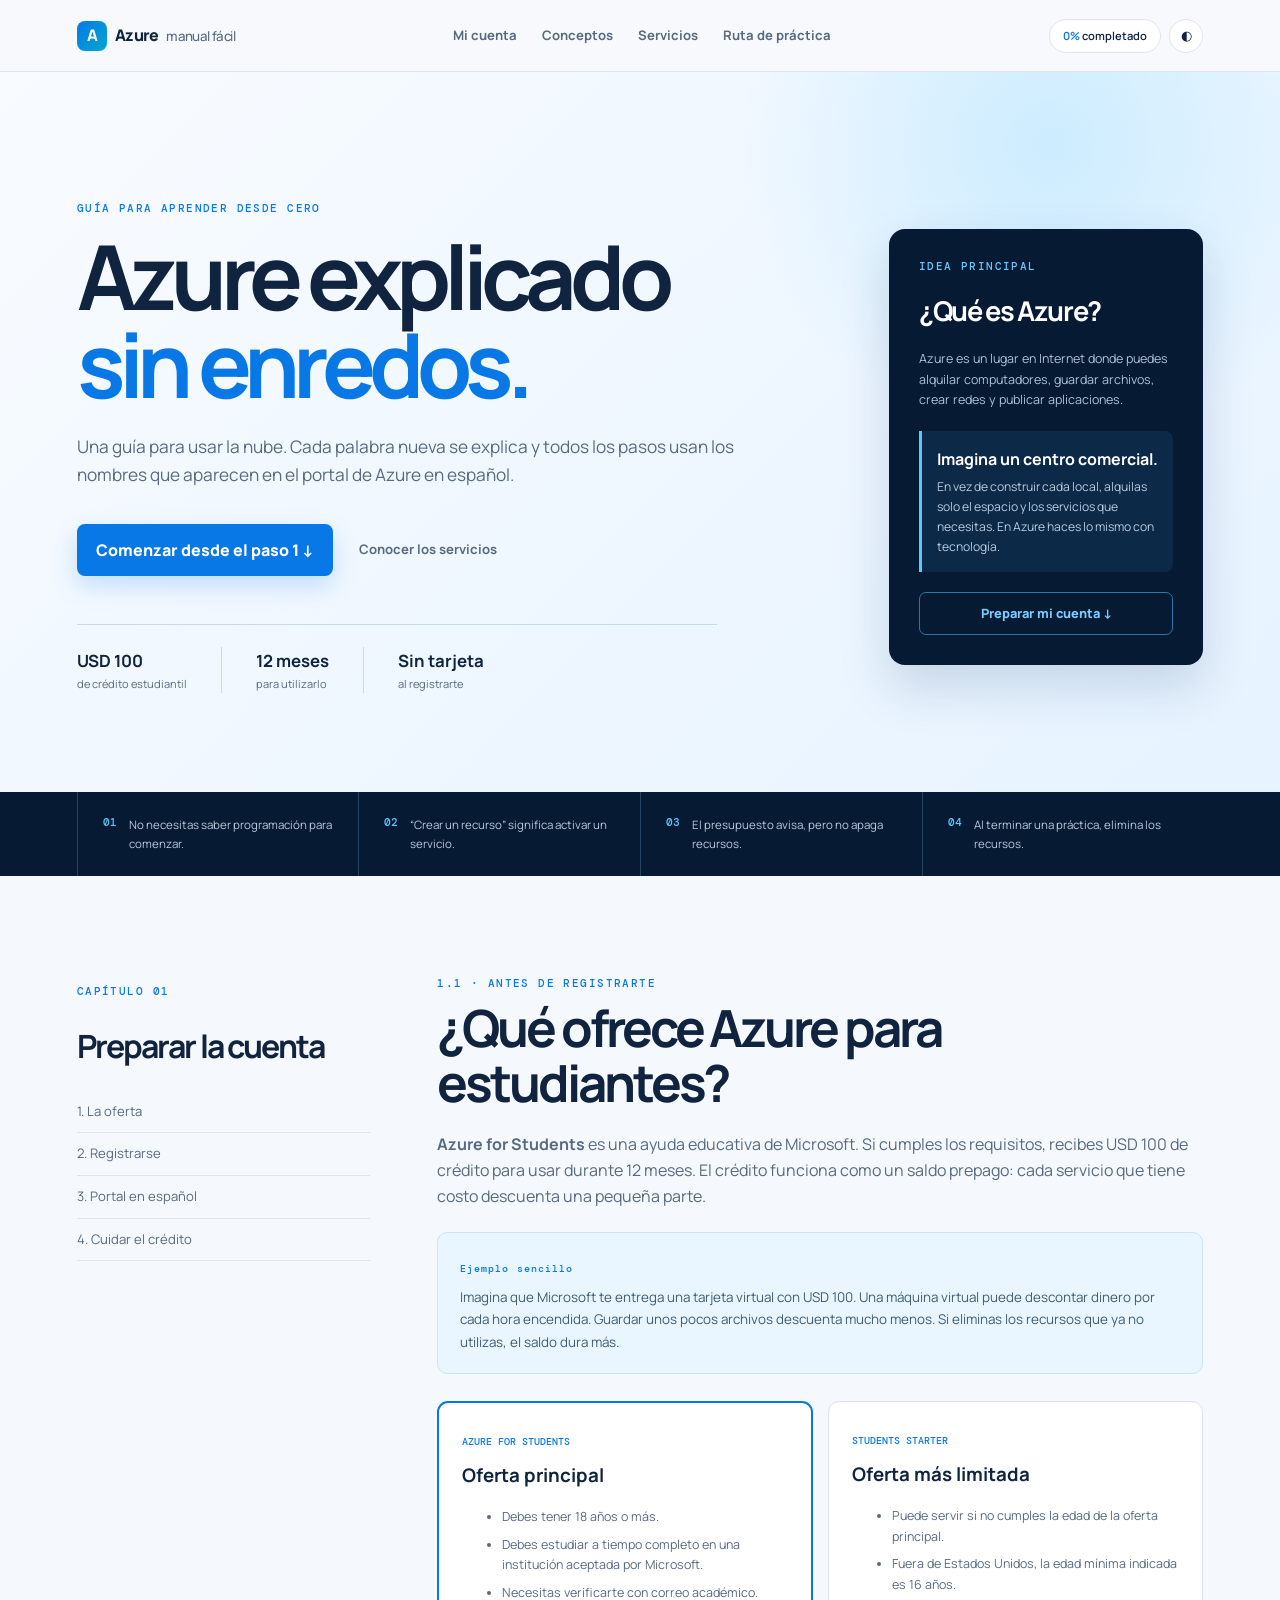
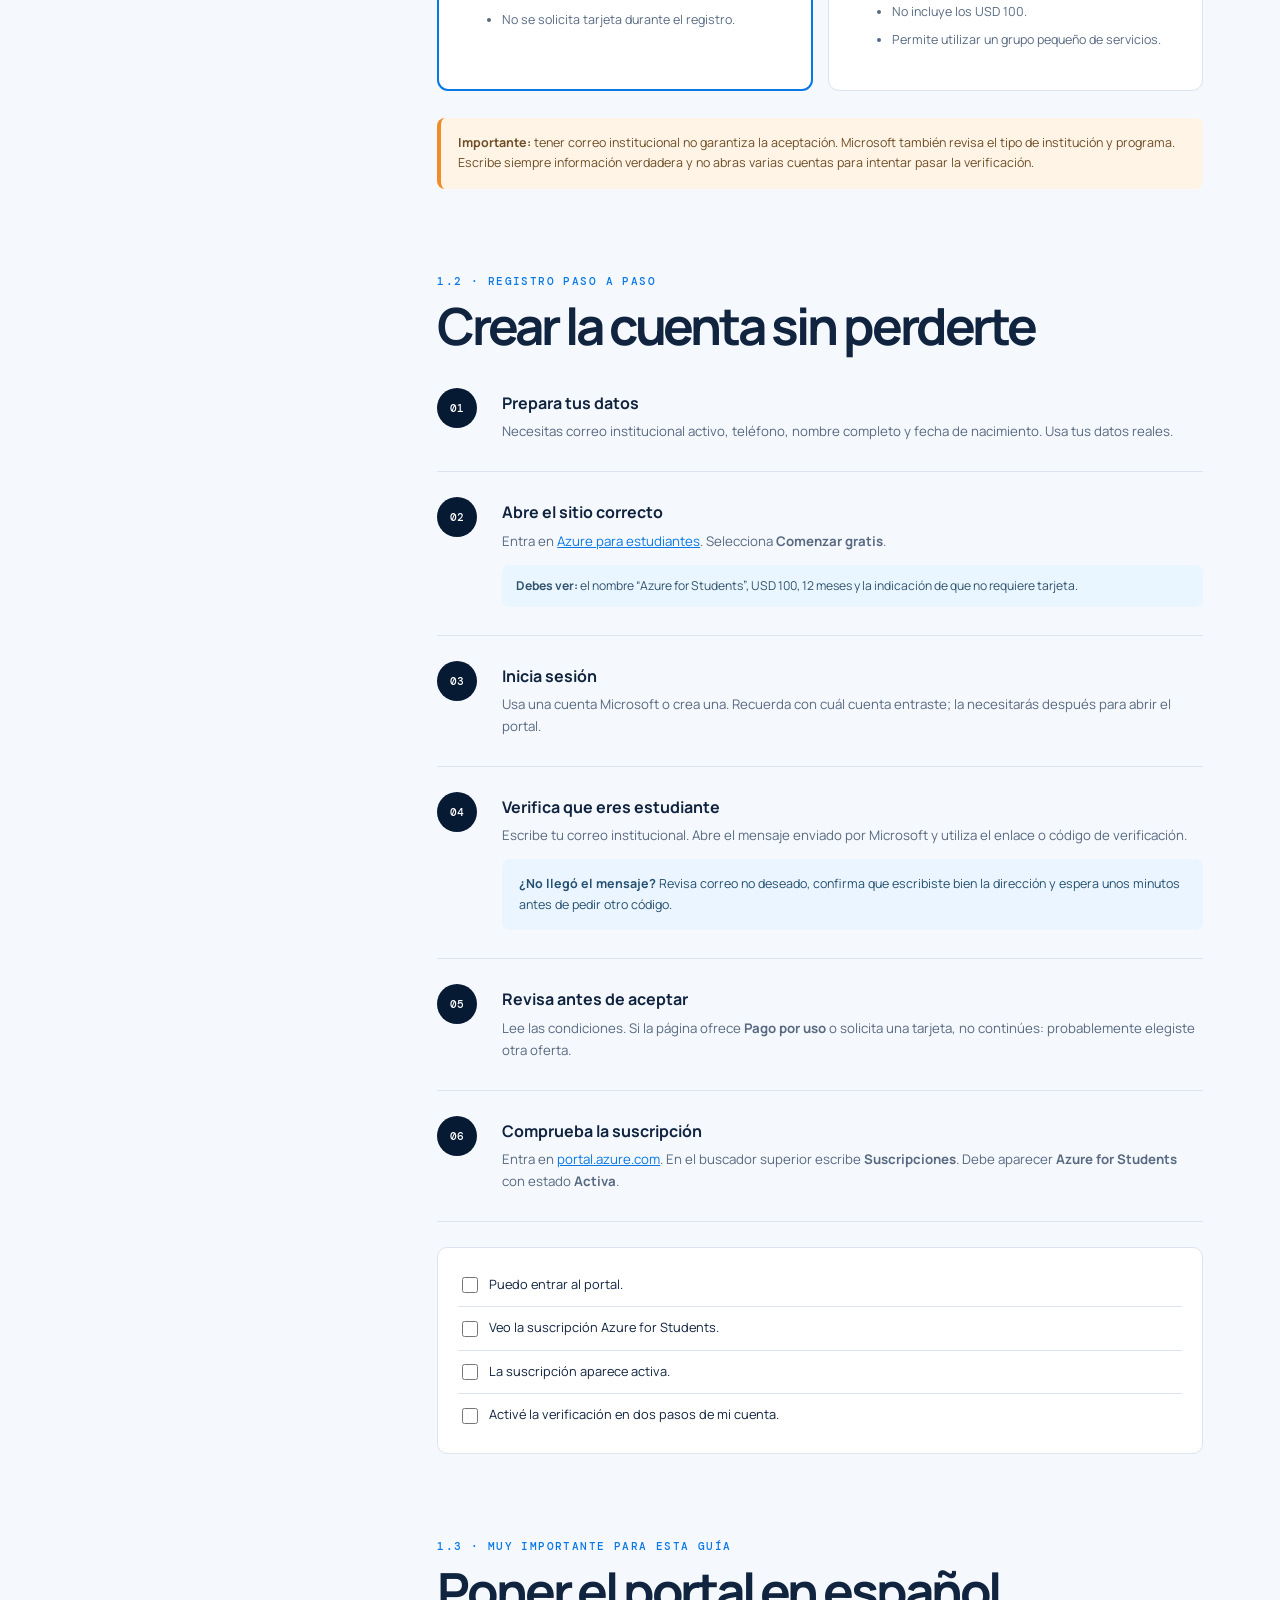
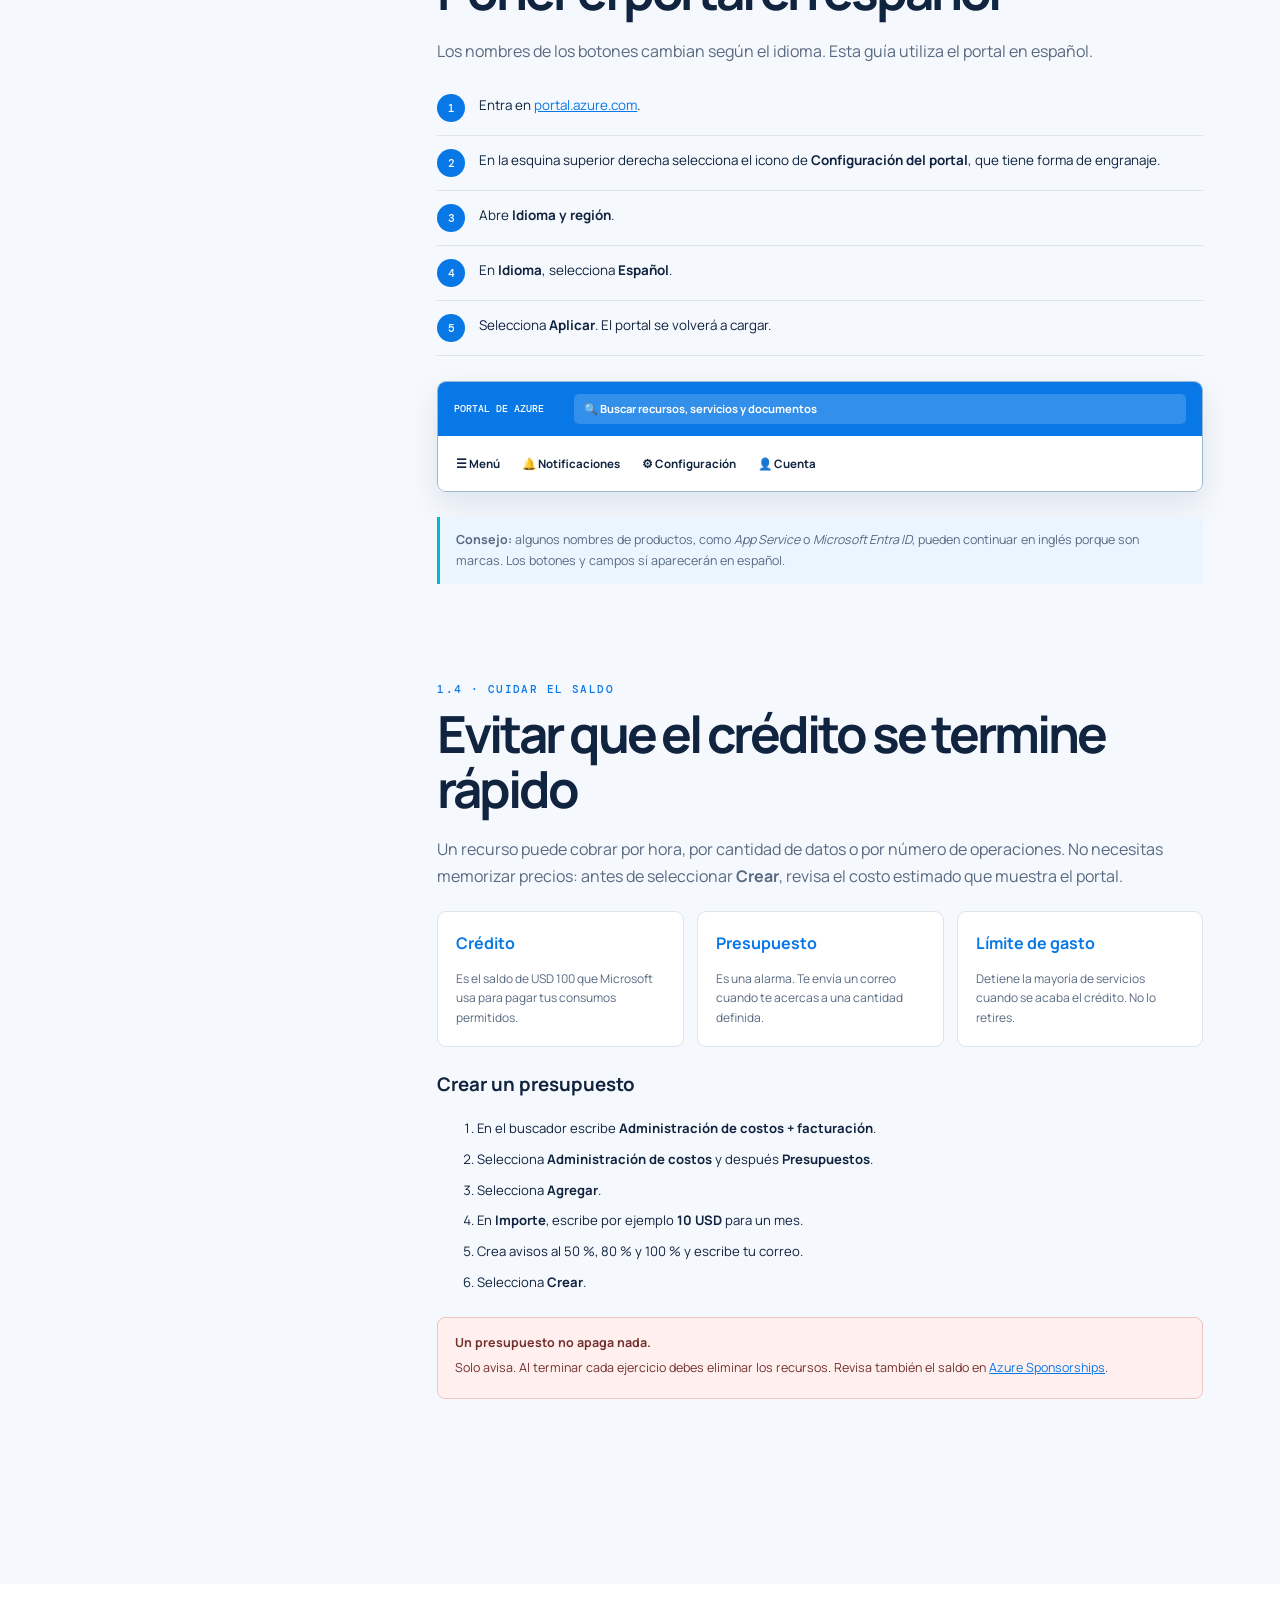
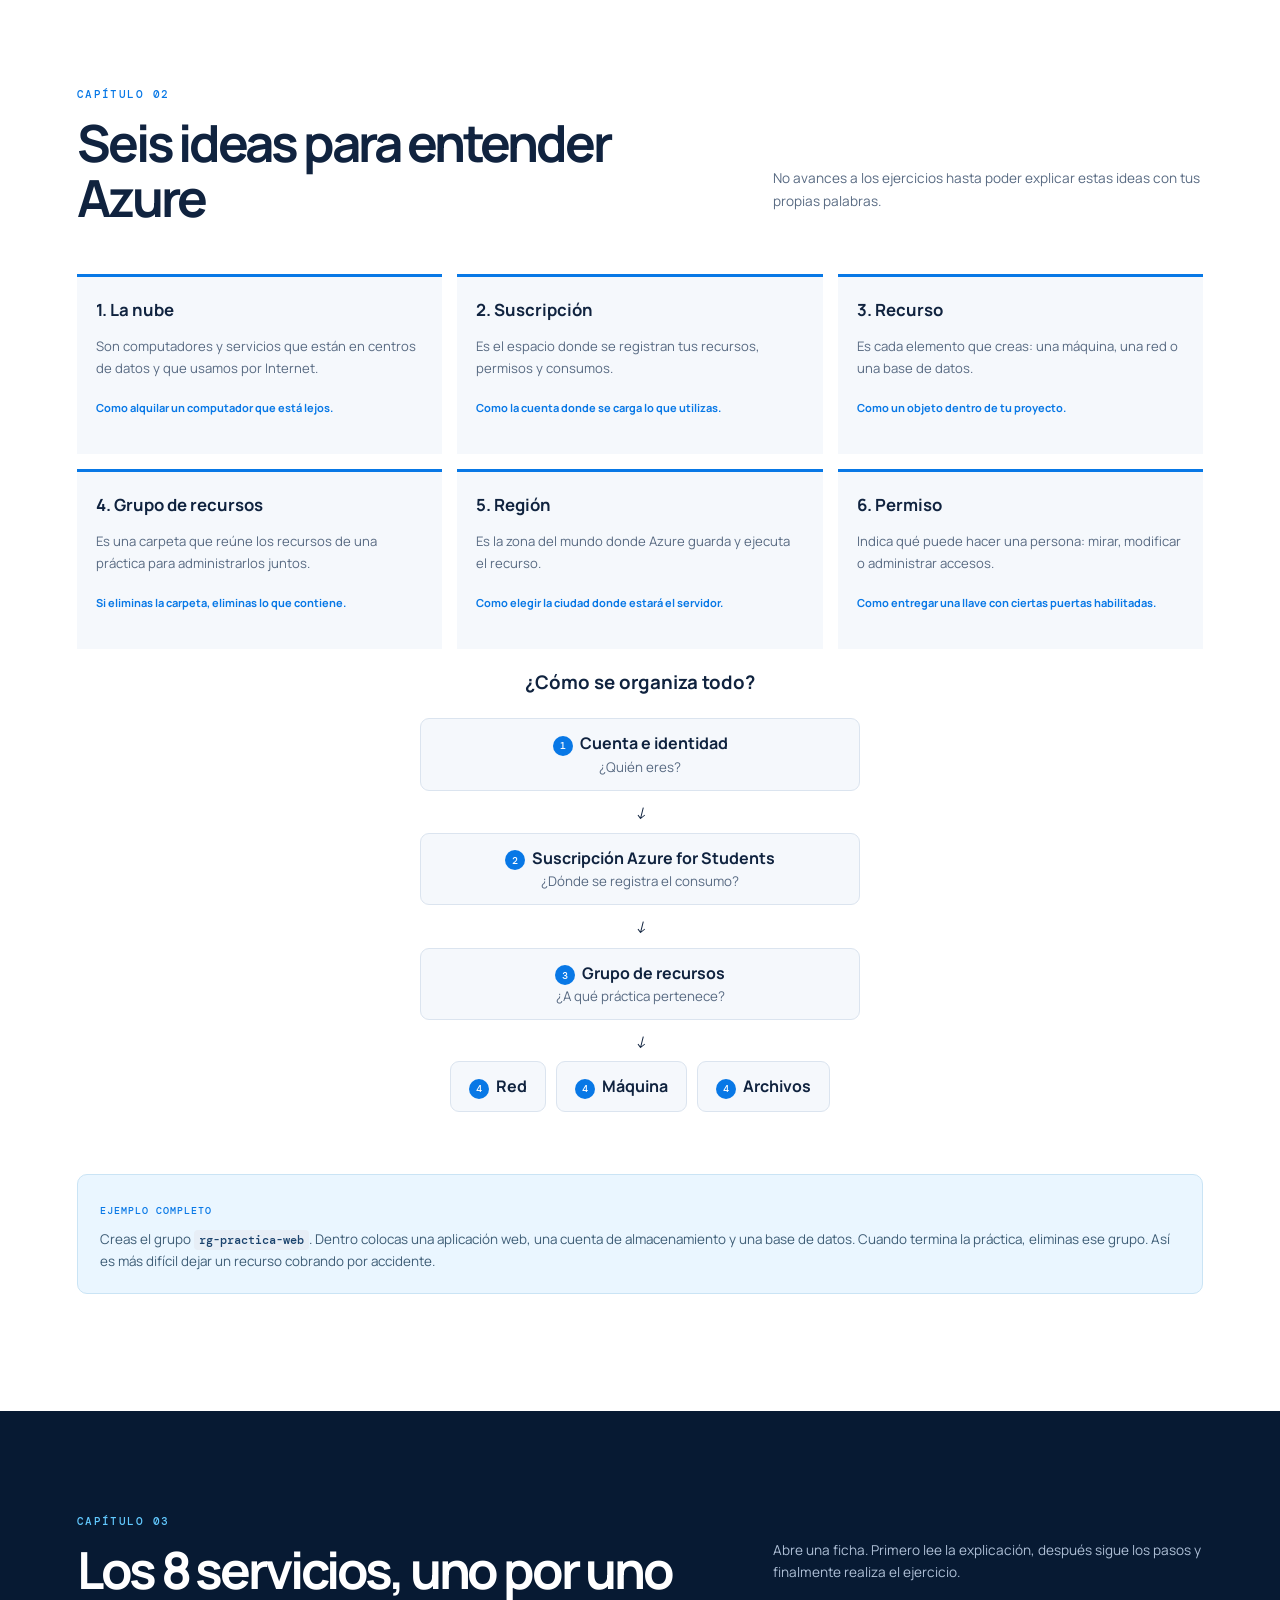
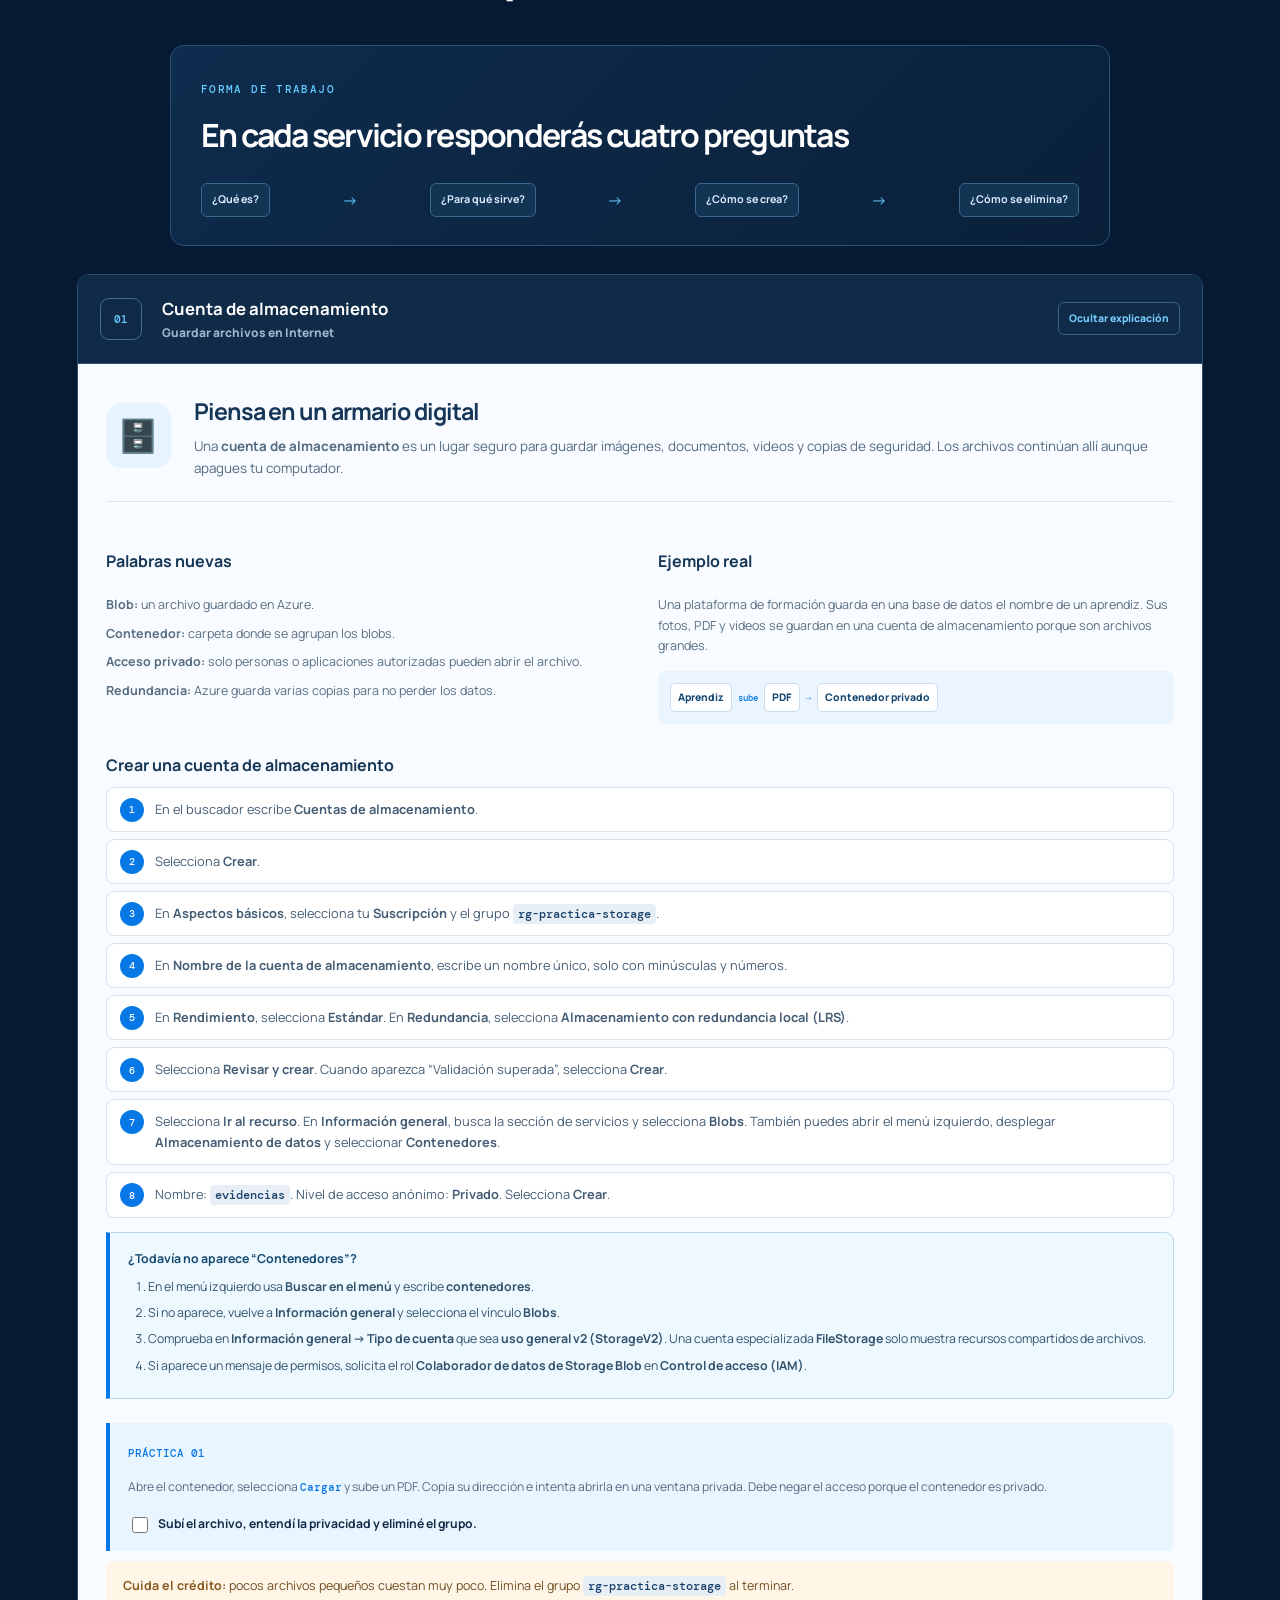
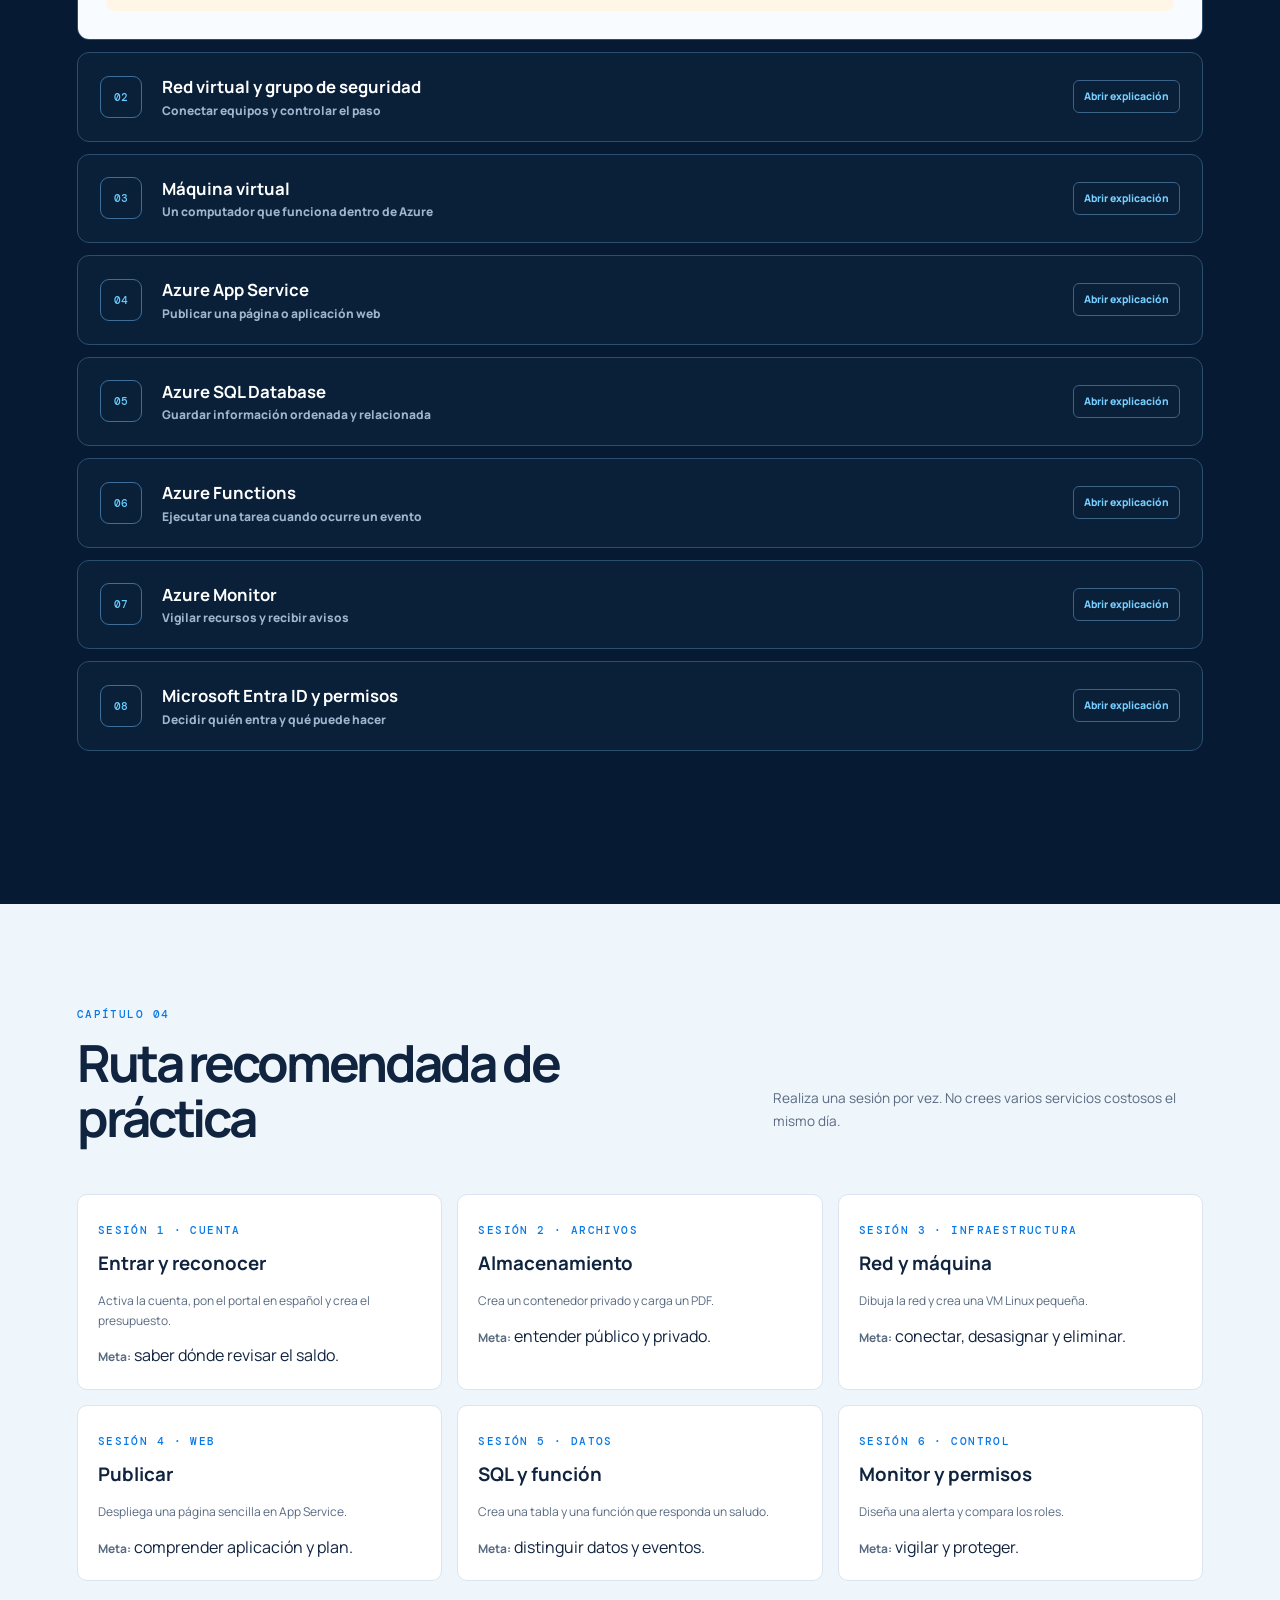
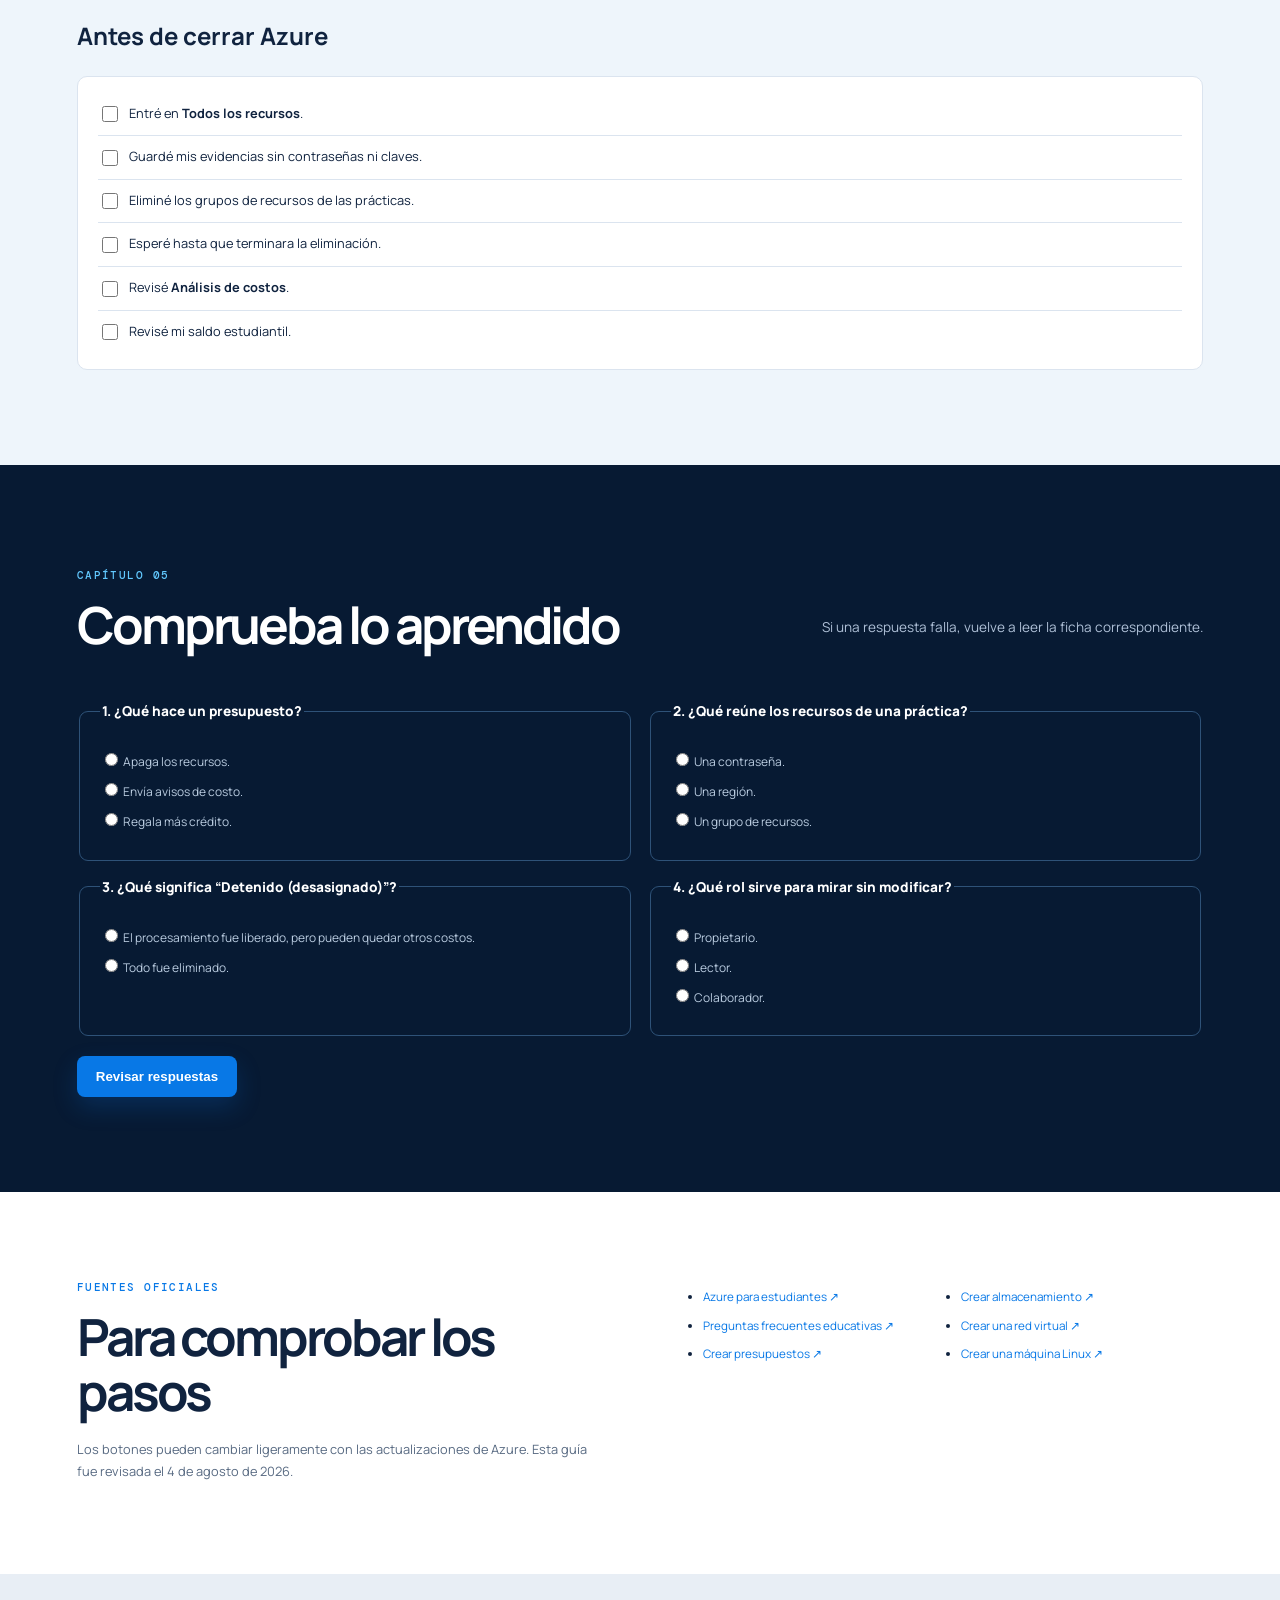
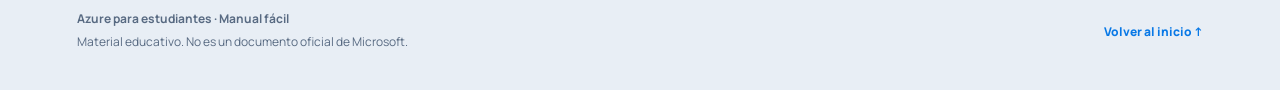
==== index.html @ 741af83c "cargando guia de azure en git" ====
<!doctype html>
<html lang="es">
<head>
  <meta charset="utf-8"><meta name="viewport" content="width=device-width,initial-scale=1"><meta name="description" content="Manual fácil de Azure para estudiantes, explicado paso a paso y con el portal en español."><meta name="theme-color" content="#071a33">
  <title>Azure para estudiantes · Manual fácil</title>
  <link rel="preconnect" href="https://fonts.googleapis.com"><link rel="preconnect" href="https://fonts.gstatic.com" crossorigin><link href="https://fonts.googleapis.com/css2?family=DM+Mono:wght@400;500&family=Manrope:wght@400;500;600;700;800&display=swap" rel="stylesheet"><link rel="stylesheet" href="styles.css"><link rel="stylesheet" href="details.css"><link rel="stylesheet" href="easy.css">
  <link rel="stylesheet" href="corrections.css">
</head>
<body>
<a class="skip" href="#contenido">Saltar al contenido</a>
<header class="topbar"><a class="brand" href="#inicio"><span class="brand-mark">A</span><span>Azure <small>manual fácil</small></span></a><nav><a href="#cuenta">Mi cuenta</a><a href="#conceptos">Conceptos</a><a href="#servicios">Servicios</a><a href="#ruta">Ruta de práctica</a></nav><div class="top-actions"><button id="progressBtn" class="progress-chip"><span id="progressText">0%</span> completado</button><button id="theme" aria-label="Cambiar entre tema claro y oscuro">◐</button></div></header>

<main id="contenido">
  <section class="hero" id="inicio"><div class="hero-copy"><div class="eyebrow">GUÍA PARA APRENDER DESDE CERO</div><h1>Azure explicado<br><em>sin enredos.</em></h1><p class="lead">Una guía para usar la nube. Cada palabra nueva se explica y todos los pasos usan los nombres que aparecen en el portal de Azure en español.</p><div class="hero-actions"><a class="button" href="#cuenta">Comenzar desde el paso 1 ↓</a><a class="ghost-link" href="#servicios">Conocer los servicios</a></div><div class="fact-row"><div><strong>USD 100</strong><span>de crédito estudiantil</span></div><div><strong>12 meses</strong><span>para utilizarlo</span></div><div><strong>Sin tarjeta</strong><span>al registrarte</span></div></div></div><aside class="hero-panel"><div class="panel-label">IDEA PRINCIPAL</div><h2>¿Qué es Azure?</h2><p>Azure es un lugar en Internet donde puedes alquilar computadores, guardar archivos, crear redes y publicar aplicaciones.</p><div class="simple-analogy"><b>Imagina un centro comercial.</b><span>En vez de construir cada local, alquilas solo el espacio y los servicios que necesitas. En Azure haces lo mismo con tecnología.</span></div><a class="panel-button" href="#cuenta">Preparar mi cuenta ↓</a></aside></section>

  <section class="truth-strip"><div><b>01</b><span>No necesitas saber programación para comenzar.</span></div><div><b>02</b><span>“Crear un recurso” significa activar un servicio.</span></div><div><b>03</b><span>El presupuesto avisa, pero no apaga recursos.</span></div><div><b>04</b><span>Al terminar una práctica, elimina los recursos.</span></div></section>

  <section class="manual-layout" id="cuenta"><aside class="chapter-index"><span>CAPÍTULO 01</span><h2>Preparar la cuenta</h2><a href="#oferta">1. La oferta</a><a href="#registro">2. Registrarse</a><a href="#idioma">3. Portal en español</a><a href="#credito">4. Cuidar el crédito</a></aside><div class="chapter-body">
    <article id="oferta"><div class="kicker">1.1 · ANTES DE REGISTRARTE</div><h2>¿Qué ofrece Azure para estudiantes?</h2><p><b>Azure for Students</b> es una ayuda educativa de Microsoft. Si cumples los requisitos, recibes USD 100 de crédito para usar durante 12 meses. El crédito funciona como un saldo prepago: cada servicio que tiene costo descuenta una pequeña parte.</p><div class="story-box"><span>Ejemplo sencillo</span><p>Imagina que Microsoft te entrega una tarjeta virtual con USD 100. Una máquina virtual puede descontar dinero por cada hora encendida. Guardar unos pocos archivos descuenta mucho menos. Si eliminas los recursos que ya no utilizas, el saldo dura más.</p></div><div class="compare"><div class="recommended"><span>AZURE FOR STUDENTS</span><h3>Oferta principal</h3><ul><li>Debes tener 18 años o más.</li><li>Debes estudiar a tiempo completo en una institución aceptada por Microsoft.</li><li>Necesitas verificarte con correo académico.</li><li>No se solicita tarjeta durante el registro.</li></ul></div><div><span>STUDENTS STARTER</span><h3>Oferta más limitada</h3><ul><li>Puede servir si no cumples la edad de la oferta principal.</li><li>Fuera de Estados Unidos, la edad mínima indicada es 16 años.</li><li>No incluye los USD 100.</li><li>Permite utilizar un grupo pequeño de servicios.</li></ul></div></div><div class="warning"><b>Importante:</b> tener correo institucional no garantiza la aceptación. Microsoft también revisa el tipo de institución y programa. Escribe siempre información verdadera y no abras varias cuentas para intentar pasar la verificación.</div></article>

    <article id="registro"><div class="kicker">1.2 · REGISTRO PASO A PASO</div><h2>Crear la cuenta sin perderte</h2><ol class="process"><li><span>01</span><div><h3>Prepara tus datos</h3><p>Necesitas correo institucional activo, teléfono, nombre completo y fecha de nacimiento. Usa tus datos reales.</p></div></li><li><span>02</span><div><h3>Abre el sitio correcto</h3><p>Entra en <a href="https://azure.microsoft.com/es-es/free/students/" target="_blank" rel="noopener">Azure para estudiantes</a>. Selecciona <b>Comenzar gratis</b>.</p><div class="portal-label"><b>Debes ver:</b> el nombre “Azure for Students”, USD 100, 12 meses y la indicación de que no requiere tarjeta.</div></div></li><li><span>03</span><div><h3>Inicia sesión</h3><p>Usa una cuenta Microsoft o crea una. Recuerda con cuál cuenta entraste; la necesitarás después para abrir el portal.</p></div></li><li><span>04</span><div><h3>Verifica que eres estudiante</h3><p>Escribe tu correo institucional. Abre el mensaje enviado por Microsoft y utiliza el enlace o código de verificación.</p><div class="tip"><b>¿No llegó el mensaje?</b> Revisa correo no deseado, confirma que escribiste bien la dirección y espera unos minutos antes de pedir otro código.</div></div></li><li><span>05</span><div><h3>Revisa antes de aceptar</h3><p>Lee las condiciones. Si la página ofrece <b>Pago por uso</b> o solicita una tarjeta, no continúes: probablemente elegiste otra oferta.</p></div></li><li><span>06</span><div><h3>Comprueba la suscripción</h3><p>Entra en <a href="https://portal.azure.com/" target="_blank" rel="noopener">portal.azure.com</a>. En el buscador superior escribe <b>Suscripciones</b>. Debe aparecer <b>Azure for Students</b> con estado <b>Activa</b>.</p></div></li></ol><div class="track-list"><label><input type="checkbox" data-task> Puedo entrar al portal.</label><label><input type="checkbox" data-task> Veo la suscripción Azure for Students.</label><label><input type="checkbox" data-task> La suscripción aparece activa.</label><label><input type="checkbox" data-task> Activé la verificación en dos pasos de mi cuenta.</label></div></article>

    <article id="idioma"><div class="kicker">1.3 · MUY IMPORTANTE PARA ESTA GUÍA</div><h2>Poner el portal en español</h2><p>Los nombres de los botones cambian según el idioma. Esta guía utiliza el portal en español.</p><ol class="easy-steps"><li><b>1</b><span>Entra en <a href="https://portal.azure.com/" target="_blank" rel="noopener">portal.azure.com</a>.</span></li><li><b>2</b><span>En la esquina superior derecha selecciona el icono de <b>Configuración del portal</b>, que tiene forma de engranaje.</span></li><li><b>3</b><span>Abre <b>Idioma y región</b>.</span></li><li><b>4</b><span>En <b>Idioma</b>, selecciona <b>Español</b>.</span></li><li><b>5</b><span>Selecciona <b>Aplicar</b>. El portal se volverá a cargar.</span></li></ol><div class="portal-map"><div><small>PORTAL DE AZURE</small><b>🔍 Buscar recursos, servicios y documentos</b></div><div><span>☰ Menú</span><span>🔔 Notificaciones</span><span>⚙ Configuración</span><span>👤 Cuenta</span></div></div><p class="note"><b>Consejo:</b> algunos nombres de productos, como <i>App Service</i> o <i>Microsoft Entra ID</i>, pueden continuar en inglés porque son marcas. Los botones y campos sí aparecerán en español.</p></article>

    <article id="credito"><div class="kicker">1.4 · CUIDAR EL SALDO</div><h2>Evitar que el crédito se termine rápido</h2><p>Un recurso puede cobrar por hora, por cantidad de datos o por número de operaciones. No necesitas memorizar precios: antes de seleccionar <b>Crear</b>, revisa el costo estimado que muestra el portal.</p><div class="three-ideas"><div><b>Crédito</b><p>Es el saldo de USD 100 que Microsoft usa para pagar tus consumos permitidos.</p></div><div><b>Presupuesto</b><p>Es una alarma. Te envía un correo cuando te acercas a una cantidad definida.</p></div><div><b>Límite de gasto</b><p>Detiene la mayoría de servicios cuando se acaba el crédito. No lo retires.</p></div></div><h3>Crear un presupuesto</h3><ol class="short-steps"><li>En el buscador escribe <b>Administración de costos + facturación</b>.</li><li>Selecciona <b>Administración de costos</b> y después <b>Presupuestos</b>.</li><li>Selecciona <b>Agregar</b>.</li><li>En <b>Importe</b>, escribe por ejemplo <b>10 USD</b> para un mes.</li><li>Crea avisos al 50 %, 80 % y 100 % y escribe tu correo.</li><li>Selecciona <b>Crear</b>.</li></ol><div class="danger"><strong>Un presupuesto no apaga nada.</strong><p>Solo avisa. Al terminar cada ejercicio debes eliminar los recursos. Revisa también el saldo en <a href="https://www.microsoftazuresponsorships.com/" target="_blank" rel="noopener">Azure Sponsorships</a>.</p></div></article>
  </div></section>

  <section class="concepts" id="conceptos"><div class="section-head"><div><span>CAPÍTULO 02</span><h2>Seis ideas para entender Azure</h2></div><p>No avances a los ejercicios hasta poder explicar estas ideas con tus propias palabras.</p></div><div class="glossary easy-glossary"><article><h3>1. La nube</h3><p>Son computadores y servicios que están en centros de datos y que usamos por Internet.</p><span>Como alquilar un computador que está lejos.</span></article><article><h3>2. Suscripción</h3><p>Es el espacio donde se registran tus recursos, permisos y consumos.</p><span>Como la cuenta donde se carga lo que utilizas.</span></article><article><h3>3. Recurso</h3><p>Es cada elemento que creas: una máquina, una red o una base de datos.</p><span>Como un objeto dentro de tu proyecto.</span></article><article><h3>4. Grupo de recursos</h3><p>Es una carpeta que reúne los recursos de una práctica para administrarlos juntos.</p><span>Si eliminas la carpeta, eliminas lo que contiene.</span></article><article><h3>5. Región</h3><p>Es la zona del mundo donde Azure guarda y ejecuta el recurso.</p><span>Como elegir la ciudad donde estará el servidor.</span></article><article><h3>6. Permiso</h3><p>Indica qué puede hacer una persona: mirar, modificar o administrar accesos.</p><span>Como entregar una llave con ciertas puertas habilitadas.</span></article></div><div class="hierarchy"><h3>¿Cómo se organiza todo?</h3><div class="h-node tenant"><span>1</span><b>Cuenta e identidad</b><small>¿Quién eres?</small></div><i>↓</i><div class="h-node subscription"><span>2</span><b>Suscripción Azure for Students</b><small>¿Dónde se registra el consumo?</small></div><i>↓</i><div class="h-node group"><span>3</span><b>Grupo de recursos</b><small>¿A qué práctica pertenece?</small></div><i>↓</i><div class="h-row"><div class="h-node resource"><span>4</span><b>Red</b></div><div class="h-node resource"><span>4</span><b>Máquina</b></div><div class="h-node resource"><span>4</span><b>Archivos</b></div></div></div><div class="story-box"><span>EJEMPLO COMPLETO</span><p>Creas el grupo <code>rg-practica-web</code>. Dentro colocas una aplicación web, una cuenta de almacenamiento y una base de datos. Cuando termina la práctica, eliminas ese grupo. Así es más difícil dejar un recurso cobrando por accidente.</p></div></section>

  <section class="services" id="servicios"><div class="section-head light"><div><span>CAPÍTULO 03</span><h2>Los 8 servicios, uno por uno</h2></div><p>Abre una ficha. Primero lee la explicación, después sigue los pasos y finalmente realiza el ejercicio.</p></div><div class="service-primer"><div class="primer-intro"><span>FORMA DE TRABAJO</span><h3>En cada servicio responderás cuatro preguntas</h3><div class="selection-flow"><b>¿Qué es?</b><i>→</i><b>¿Para qué sirve?</b><i>→</i><b>¿Cómo se crea?</b><i>→</i><b>¿Cómo se elimina?</b></div></div>

    <details class="deep-card" open><summary><span>01</span><div><b>Cuenta de almacenamiento</b><small>Guardar archivos en Internet</small></div><em>Abrir explicación</em></summary><div class="deep-content"><div class="service-intro"><div class="big-analogy">🗄️</div><div><h3>Piensa en un armario digital</h3><p>Una <b>cuenta de almacenamiento</b> es un lugar seguro para guardar imágenes, documentos, videos y copias de seguridad. Los archivos continúan allí aunque apagues tu computador.</p></div></div><div class="learn-grid"><div><h4>Palabras nuevas</h4><p><b>Blob:</b> un archivo guardado en Azure.</p><p><b>Contenedor:</b> carpeta donde se agrupan los blobs.</p><p><b>Acceso privado:</b> solo personas o aplicaciones autorizadas pueden abrir el archivo.</p><p><b>Redundancia:</b> Azure guarda varias copias para no perder los datos.</p></div><div><h4>Ejemplo real</h4><p>Una plataforma de formación guarda en una base de datos el nombre de un aprendiz. Sus fotos, PDF y videos se guardan en una cuenta de almacenamiento porque son archivos grandes.</p><div class="how-flow"><span>Aprendiz</span><i>sube</i><span>PDF</span><i>→</i><span>Contenedor privado</span></div></div></div><h4 class="steps-title">Crear una cuenta de almacenamiento</h4><ol class="portal-steps"><li>En el buscador escribe <b>Cuentas de almacenamiento</b>.</li><li>Selecciona <b>Crear</b>.</li><li>En <b>Aspectos básicos</b>, selecciona tu <b>Suscripción</b> y el grupo <code>rg-practica-storage</code>.</li><li>En <b>Nombre de la cuenta de almacenamiento</b>, escribe un nombre único, solo con minúsculas y números.</li><li>En <b>Rendimiento</b>, selecciona <b>Estándar</b>. En <b>Redundancia</b>, selecciona <b>Almacenamiento con redundancia local (LRS)</b>.</li><li>Selecciona <b>Revisar y crear</b>. Cuando aparezca “Validación superada”, selecciona <b>Crear</b>.</li><li>Selecciona <b>Ir al recurso → Contenedores → + Contenedor</b>.</li><li>Nombre: <code>evidencias</code>. Nivel de acceso anónimo: <b>Privado</b>. Selecciona <b>Crear</b>.</li></ol><div class="exercise"><b>PRÁCTICA 01</b><p>Abre el contenedor, selecciona <b>Cargar</b> y sube un PDF. Copia su dirección e intenta abrirla en una ventana privada. Debe negar el acceso porque el contenedor es privado.</p><label><input type="checkbox" data-task> Subí el archivo, entendí la privacidad y eliminé el grupo.</label></div><div class="cost-note"><b>Cuida el crédito:</b> pocos archivos pequeños cuestan muy poco. Elimina el grupo <code>rg-practica-storage</code> al terminar.</div></div></details>

    <details class="deep-card"><summary><span>02</span><div><b>Red virtual y grupo de seguridad</b><small>Conectar equipos y controlar el paso</small></div><em>Abrir explicación</em></summary><div class="deep-content"><div class="service-intro"><div class="big-analogy">🏘️</div><div><h3>Piensa en un barrio privado</h3><p>Una <b>red virtual</b> es un barrio donde viven tus recursos. Las <b>subredes</b> son las calles. El <b>grupo de seguridad de red</b> es el vigilante que decide qué tráfico puede entrar o salir.</p></div></div><div class="learn-grid"><div><h4>Palabras nuevas</h4><p><b>Dirección IP:</b> número que identifica un equipo en una red.</p><p><b>Subred:</b> una parte pequeña de la red.</p><p><b>Puerto:</b> puerta numerada usada por un servicio. Por ejemplo, 22 para SSH y 443 para web segura.</p><p><b>NSG:</b> conjunto de reglas que permite o bloquea conexiones.</p></div><div><h4>Ejemplo real</h4><p>Una aplicación web puede estar en una subred que recibe visitantes. La base de datos queda en otra subred y solo acepta conexiones desde la aplicación.</p><div class="how-flow"><span>Internet</span><i>HTTPS 443</i><span>Subred web</span><i>regla privada</i><span>Subred de datos</span></div></div></div><h4 class="steps-title">Crear una red sencilla</h4><ol class="portal-steps"><li>Busca <b>Redes virtuales</b> y selecciona <b>Crear</b>.</li><li>En <b>Aspectos básicos</b>, usa el grupo <code>rg-practica-red</code>.</li><li>Nombre: <code>vnet-practica</code>. Selecciona una <b>Región</b>.</li><li>Abre la pestaña <b>Direcciones IP</b>.</li><li>Espacio de direcciones: <code>10.10.0.0/16</code>.</li><li>Crea la subred <code>subred-web</code> con el rango <code>10.10.1.0/24</code>.</li><li>Selecciona <b>Revisar y crear → Crear</b>.</li></ol><div class="exercise"><b>PRÁCTICA 02</b><p>En una hoja, dibuja una red <code>10.20.0.0/16</code> con dos subredes: <code>subred-web</code> y <code>subred-datos</code>. Dibuja una puerta entre ellas y escribe qué conexión permitirías.</p><label><input type="checkbox" data-task> Dibujé la red y expliqué las reglas.</label></div><div class="cost-note"><b>Cuida el crédito:</b> la red virtual básica es gratuita. Servicios como Azure Bastion, Firewall o Puerta de enlace de VPN sí pueden consumir mucho crédito.</div></div></details>

    <details class="deep-card"><summary><span>03</span><div><b>Máquina virtual</b><small>Un computador que funciona dentro de Azure</small></div><em>Abrir explicación</em></summary><div class="deep-content"><div class="service-intro"><div class="big-analogy">🖥️</div><div><h3>Piensa en alquilar un computador por horas</h3><p>Una <b>máquina virtual</b> tiene procesador, memoria, disco y sistema operativo. No puedes tocarla físicamente; te conectas por Internet y la administras a distancia.</p></div></div><div class="learn-grid"><div><h4>Palabras nuevas</h4><p><b>Imagen:</b> plantilla que instala Windows o Linux.</p><p><b>Tamaño:</b> cantidad de procesador y memoria.</p><p><b>SSH:</b> forma segura de entrar a Linux mediante comandos.</p><p><b>Desasignar:</b> liberar el computador para dejar de cobrar el procesamiento.</p></div><div><h4>¿Quién se encarga de qué?</h4><p><b>Microsoft</b> cuida el edificio, los equipos físicos y la electricidad.</p><p><b>Tú</b> debes cuidar usuarios, contraseñas, actualizaciones, programas, puertos y archivos.</p><div class="how-flow"><span>Tu PC</span><i>SSH</i><span>Internet</span><i>→</i><span>Linux en Azure</span></div></div></div><h4 class="steps-title">Crear una máquina Linux de práctica</h4><ol class="portal-steps"><li>Busca <b>Máquinas virtuales</b>.</li><li>Selecciona <b>Crear → Máquina virtual de Azure</b>.</li><li>Grupo: <code>rg-practica-vm</code>. Nombre: <code>vm-linux-01</code>.</li><li>En <b>Imagen</b>, selecciona una versión LTS de Ubuntu Server.</li><li>En <b>Tamaño</b>, selecciona <b>Ver todos los tamaños</b> y elige uno pequeño. Revisa el costo mensual estimado.</li><li>En <b>Tipo de autenticación</b>, selecciona <b>Clave pública SSH</b>.</li><li>En <b>Puertos de entrada públicos</b>, permite <b>SSH (22)</b> solo para la práctica.</li><li>En la pestaña <b>Administración</b>, activa <b>Apagado automático</b>.</li><li>Selecciona <b>Revisar y crear → Crear</b>. Descarga la clave privada y guárdala en un lugar seguro.</li></ol><div class="exercise"><b>PRÁCTICA 03</b><p>Conéctate mediante SSH. Ejecuta <code>uname -a</code> para ver el sistema y <code>free -h</code> para ver la memoria. Después, en el portal, selecciona <b>Detener</b> y confirma que el estado sea <b>Detenido (desasignado)</b>.</p><label><input type="checkbox" data-task> Me conecté, desasigné y eliminé <code>rg-practica-vm</code>.</label></div><div class="danger compact"><strong>Apagar no es eliminar.</strong><p>Aunque la máquina esté desasignada, sus discos pueden seguir costando. Elimina el grupo completo al terminar.</p></div></div></details>

    <details class="deep-card"><summary><span>04</span><div><b>Azure App Service</b><small>Publicar una página o aplicación web</small></div><em>Abrir explicación</em></summary><div class="deep-content"><div class="service-intro"><div class="big-analogy">🌐</div><div><h3>Piensa en un local listo para abrir</h3><p>Con App Service llevas tu código y Azure se encarga del servidor. No instalas Windows o Linux ni aplicas parches al sistema. Es más sencillo que una máquina virtual.</p></div></div><div class="learn-grid"><div><h4>Palabras nuevas</h4><p><b>Aplicación web:</b> el código y la configuración de tu sitio.</p><p><b>Plan de App Service:</b> la capacidad que utiliza la aplicación.</p><p><b>Entorno de ejecución:</b> tecnología del código, como Python, Node.js o .NET.</p><p><b>Implementar:</b> copiar una versión de la aplicación a Azure para publicarla.</p></div><div><h4>Ejemplo real</h4><p>Un aprendiz crea su portafolio en GitHub. App Service puede tomar ese código y mostrarlo mediante una dirección terminada en <code>azurewebsites.net</code>.</p><div class="how-flow"><span>GitHub</span><i>implementa</i><span>App Service</span><i>HTTPS</i><span>Visitante</span></div></div></div><h4 class="steps-title">Crear una aplicación web</h4><ol class="portal-steps"><li>Busca <b>App Services</b> y selecciona <b>Crear → Aplicación web</b>.</li><li>Grupo: <code>rg-practica-web</code>. Escribe un nombre único.</li><li>En <b>Publicar</b>, selecciona <b>Código</b>.</li><li>Selecciona la <b>Pila del entorno en tiempo de ejecución</b> que use tu proyecto.</li><li>Selecciona <b>Sistema operativo</b> y <b>Región</b>.</li><li>En <b>Plan de App Service</b>, crea uno nuevo.</li><li>En <b>Plan de tarifa</b>, busca <b>F1 Gratis</b>. Si no aparece, no crees el recurso sin revisar el precio.</li><li>Selecciona <b>Revisar y crear → Crear</b>.</li><li>En el recurso abre <b>Centro de implementación</b> para conectar tu repositorio.</li></ol><div class="exercise"><b>PRÁCTICA 04</b><p>Publica una página con el mensaje “Hola, Azure”. Cambia el mensaje por tu nombre, vuelve a implementar y comprueba el cambio.</p><label><input type="checkbox" data-task> Publiqué, actualicé y eliminé el grupo.</label></div><div class="cost-note"><b>Cuida el crédito:</b> F1 es gratuito y limitado. El costo depende principalmente del plan, no solamente de la aplicación web.</div></div></details>

    <details class="deep-card"><summary><span>05</span><div><b>Azure SQL Database</b><small>Guardar información ordenada y relacionada</small></div><em>Abrir explicación</em></summary><div class="deep-content"><div class="service-intro"><div class="big-analogy">📋</div><div><h3>Piensa en varias tablas que se conectan</h3><p>Una base de datos guarda información en filas y columnas. A diferencia de una hoja de cálculo suelta, puede relacionar tablas, controlar quién modifica datos y atender muchas consultas.</p></div></div><div class="learn-grid"><div><h4>Palabras nuevas</h4><p><b>Tabla:</b> conjunto de filas y columnas.</p><p><b>Clave principal:</b> número que identifica una fila sin repetirla.</p><p><b>Consulta:</b> instrucción para buscar o modificar datos.</p><p><b>Servidor lógico:</b> puerta de administración y conexión para una o varias bases.</p></div><div><h4>Ejemplo real</h4><p>La tabla <b>Aprendices</b> guarda personas. La tabla <b>Cursos</b> guarda cursos. La tabla <b>Matrículas</b> conecta cada aprendiz con el curso que estudia.</p><div class="how-flow"><span>Aplicación</span><i>consulta</i><span>Servidor lógico</span><i>→</i><span>Base de datos</span></div></div></div><h4 class="steps-title">Crear una base pequeña</h4><ol class="portal-steps"><li>Busca <b>Bases de datos SQL</b> y selecciona <b>Crear</b>.</li><li>Grupo: <code>rg-practica-sql</code>. Nombre: <code>bd-aula</code>.</li><li>En <b>Servidor</b>, selecciona <b>Crear nuevo</b>. Usa la misma región del proyecto.</li><li>Define el método de autenticación y guarda los datos de acceso de forma privada.</li><li>En <b>Configuración de proceso y almacenamiento</b>, busca la opción gratuita o sin servidor más pequeña disponible.</li><li>Revisa con cuidado el costo mostrado.</li><li>Selecciona <b>Revisar y crear → Crear</b>.</li><li>En la base abre <b>Editor de consultas</b> e inicia sesión.</li></ol><pre><code>CREATE TABLE Cursos (Id INT PRIMARY KEY, Nombre NVARCHAR(80));
INSERT INTO Cursos VALUES (1, 'Fundamentos de Azure');
SELECT * FROM Cursos;</code></pre><div class="exercise"><b>PRÁCTICA 05</b><p>Ejecuta el ejemplo. Agrega dos cursos más y utiliza <code>SELECT * FROM Cursos;</code> para ver las tres filas.</p><label><input type="checkbox" data-task> Creé la tabla, consulté y eliminé el grupo.</label></div><div class="cost-note"><b>Cuida el crédito:</b> aunque el procesamiento se pause, el almacenamiento puede continuar generando consumo.</div></div></details>

    <details class="deep-card"><summary><span>06</span><div><b>Azure Functions</b><small>Ejecutar una tarea cuando ocurre un evento</small></div><em>Abrir explicación</em></summary><div class="deep-content"><div class="service-intro"><div class="big-analogy">🔔</div><div><h3>Piensa en un timbre</h3><p>La función está esperando. Cuando ocurre un evento —como pulsar un enlace, subir un archivo o llegar una hora— Azure ejecuta el código y después deja de usar capacidad innecesaria.</p></div></div><div class="learn-grid"><div><h4>Palabras nuevas</h4><p><b>Evento:</b> algo que sucede.</p><p><b>Desencadenador:</b> la condición que inicia la función.</p><p><b>Desencadenador HTTP:</b> inicia la función cuando recibe una dirección web.</p><p><b>Registro:</b> mensajes que ayudan a saber qué hizo el código.</p></div><div><h4>Ejemplo real</h4><p>Cuando un aprendiz sube una fotografía, una función puede crear automáticamente una copia pequeña para mostrarla como miniatura.</p><div class="how-flow"><span>Archivo nuevo</span><i>activa</i><span>Función</span><i>crea</i><span>Miniatura</span></div></div></div><h4 class="steps-title">Crear una función HTTP</h4><ol class="portal-steps"><li>Busca <b>Aplicación de funciones</b> y selecciona <b>Crear</b>.</li><li>Grupo: <code>rg-practica-funcion</code>. Escribe un nombre único.</li><li>Selecciona un <b>Entorno de ejecución</b> conocido, una <b>Región</b> y un plan de consumo disponible.</li><li>Revisa los recursos adicionales que Azure creará, como una cuenta de almacenamiento.</li><li>Selecciona <b>Revisar y crear → Crear</b>.</li><li>Abre la aplicación y entra en <b>Funciones → Crear</b>.</li><li>Selecciona la plantilla <b>Desencadenador HTTP</b>.</li><li>Abre <b>Código y prueba</b> y después <b>Probar/ejecutar</b>.</li></ol><div class="exercise"><b>PRÁCTICA 06</b><p>Haz que la función reciba <code>?nombre=Ana</code> y responda “Hola, Ana”. Pruébala también sin nombre y escribe un mensaje claro.</p><label><input type="checkbox" data-task> Probé la función, leí los registros y eliminé el grupo.</label></div><div class="cost-note"><b>Cuida el crédito:</b> revisa la función, la cuenta de almacenamiento y Application Insights. Todos pueden aparecer dentro del grupo.</div></div></details>

    <details class="deep-card"><summary><span>07</span><div><b>Azure Monitor</b><small>Vigilar recursos y recibir avisos</small></div><em>Abrir explicación</em></summary><div class="deep-content"><div class="service-intro"><div class="big-analogy">🩺</div><div><h3>Piensa en el tablero de un vehículo</h3><p>El tablero muestra velocidad, combustible y alertas. Azure Monitor hace algo parecido: muestra uso, errores y estado de los recursos.</p></div></div><div class="learn-grid"><div><h4>Palabras nuevas</h4><p><b>Métrica:</b> un número medido durante el tiempo, como porcentaje de CPU.</p><p><b>Registro:</b> detalle de algo que ocurrió.</p><p><b>Alerta:</b> aviso automático cuando se cumple una condición.</p><p><b>Grupo de acciones:</b> personas o sistemas que reciben el aviso.</p></div><div><h4>Ejemplo real</h4><p>Una alerta puede enviar un correo si la máquina usa más del 80 % del procesador durante cinco minutos.</p><div class="how-flow"><span>Recurso</span><i>envía métrica</i><span>Condición</span><i>se cumple</i><span>Correo</span></div></div></div><h4 class="steps-title">Crear una alerta</h4><ol class="portal-steps"><li>Abre el recurso que quieres vigilar.</li><li>En el menú izquierdo selecciona <b>Alertas</b>.</li><li>Selecciona <b>Crear → Regla de alertas</b>.</li><li>En <b>Condición</b>, selecciona la señal que deseas medir.</li><li>Define el valor que activará el aviso.</li><li>En <b>Acciones</b>, crea un <b>Grupo de acciones</b> con tu correo.</li><li>En <b>Detalles</b>, escribe un nombre fácil de entender y selecciona <b>Crear regla de alertas</b>.</li></ol><div class="exercise"><b>PRÁCTICA 07</b><p>Diseña en papel una alerta: CPU mayor al 80 % durante cinco minutos. Escribe quién recibe el mensaje y qué debería hacer después.</p><label><input type="checkbox" data-task> Expliqué la señal, condición, aviso y respuesta.</label></div><div class="cost-note"><b>Cuida el crédito:</b> guardar muchos registros durante mucho tiempo puede costar. Conserva solamente los datos necesarios para la práctica.</div></div></details>

    <details class="deep-card"><summary><span>08</span><div><b>Microsoft Entra ID y permisos</b><small>Decidir quién entra y qué puede hacer</small></div><em>Abrir explicación</em></summary><div class="deep-content"><div class="service-intro"><div class="big-analogy">🔑</div><div><h3>Piensa en las llaves de un edificio</h3><p>Una persona puede tener llave de la entrada, pero no de todas las oficinas. En Azure, iniciar sesión demuestra quién eres; los roles deciden qué puedes hacer.</p></div></div><div class="learn-grid"><div><h4>Palabras nuevas</h4><p><b>Identidad:</b> usuario, aplicación o recurso reconocido por Azure.</p><p><b>Rol:</b> grupo de permisos.</p><p><b>Lector:</b> puede observar, pero no modificar.</p><p><b>Colaborador:</b> puede crear y modificar recursos.</p><p><b>Propietario:</b> además puede entregar permisos a otros.</p></div><div><h4>Ejemplo real</h4><p>Un compañero que solo revisará una práctica recibe el rol <b>Lector</b>. No necesita <b>Propietario</b>, porque no debe eliminar recursos ni cambiar permisos.</p><div class="how-flow"><span>Persona</span><i>inicia sesión</i><span>Entra ID</span><i>revisa rol</i><span>Recurso</span></div></div></div><h4 class="steps-title">Asignar acceso de lectura</h4><ol class="portal-steps"><li>Abre el grupo de recursos de práctica.</li><li>Selecciona <b>Control de acceso (IAM)</b>.</li><li>Selecciona <b>Agregar → Agregar asignación de roles</b>.</li><li>En la lista selecciona <b>Lector</b>.</li><li>Selecciona <b>Siguiente</b> y después <b>Seleccionar miembros</b>.</li><li>Busca a la persona, selecciónala y pulsa <b>Seleccionar</b>.</li><li>Selecciona <b>Revisar y asignar</b>.</li><li>Al terminar la actividad, elimina la asignación.</li></ol><div class="exercise"><b>PRÁCTICA 08</b><p>Explica con tus palabras por qué el rol Lector es correcto para alguien que solo debe revisar una máquina virtual.</p><label><input type="checkbox" data-task> Diferencié Lector, Colaborador y Propietario.</label></div><div class="danger compact"><strong>Nunca compartas tu contraseña.</strong><p>Cada persona debe entrar con su propia cuenta. Activa la verificación en dos pasos y entrega únicamente el permiso necesario.</p></div></div></details>
  </div></section>

  <section class="labs" id="ruta"><div class="section-head"><div><span>CAPÍTULO 04</span><h2>Ruta recomendada de práctica</h2></div><p>Realiza una sesión por vez. No crees varios servicios costosos el mismo día.</p></div><div class="lab-grid"><article><span>SESIÓN 1 · CUENTA</span><h3>Entrar y reconocer</h3><p>Activa la cuenta, pon el portal en español y crea el presupuesto.</p><b>Meta:</b> saber dónde revisar el saldo.</article><article><span>SESIÓN 2 · ARCHIVOS</span><h3>Almacenamiento</h3><p>Crea un contenedor privado y carga un PDF.</p><b>Meta:</b> entender público y privado.</article><article><span>SESIÓN 3 · INFRAESTRUCTURA</span><h3>Red y máquina</h3><p>Dibuja la red y crea una VM Linux pequeña.</p><b>Meta:</b> conectar, desasignar y eliminar.</article><article><span>SESIÓN 4 · WEB</span><h3>Publicar</h3><p>Despliega una página sencilla en App Service.</p><b>Meta:</b> comprender aplicación y plan.</article><article><span>SESIÓN 5 · DATOS</span><h3>SQL y función</h3><p>Crea una tabla y una función que responda un saludo.</p><b>Meta:</b> distinguir datos y eventos.</article><article><span>SESIÓN 6 · CONTROL</span><h3>Monitor y permisos</h3><p>Diseña una alerta y compara los roles.</p><b>Meta:</b> vigilar y proteger.</article></div><div class="cleanup"><h2>Antes de cerrar Azure</h2><div class="track-list"><label><input type="checkbox" data-task> Entré en <b>Todos los recursos</b>.</label><label><input type="checkbox" data-task> Guardé mis evidencias sin contraseñas ni claves.</label><label><input type="checkbox" data-task> Eliminé los grupos de recursos de las prácticas.</label><label><input type="checkbox" data-task> Esperé hasta que terminara la eliminación.</label><label><input type="checkbox" data-task> Revisé <b>Análisis de costos</b>.</label><label><input type="checkbox" data-task> Revisé mi saldo estudiantil.</label></div></div></section>

  <section class="quiz"><div class="section-head light"><div><span>CAPÍTULO 05</span><h2>Comprueba lo aprendido</h2></div><p>Si una respuesta falla, vuelve a leer la ficha correspondiente.</p></div><div class="quiz-grid" id="quiz"><fieldset data-answer="b"><legend>1. ¿Qué hace un presupuesto?</legend><label><input type="radio" name="q1" value="a"> Apaga los recursos.</label><label><input type="radio" name="q1" value="b"> Envía avisos de costo.</label><label><input type="radio" name="q1" value="c"> Regala más crédito.</label></fieldset><fieldset data-answer="c"><legend>2. ¿Qué reúne los recursos de una práctica?</legend><label><input type="radio" name="q2" value="a"> Una contraseña.</label><label><input type="radio" name="q2" value="b"> Una región.</label><label><input type="radio" name="q2" value="c"> Un grupo de recursos.</label></fieldset><fieldset data-answer="a"><legend>3. ¿Qué significa “Detenido (desasignado)”?</legend><label><input type="radio" name="q3" value="a"> El procesamiento fue liberado, pero pueden quedar otros costos.</label><label><input type="radio" name="q3" value="b"> Todo fue eliminado.</label></fieldset><fieldset data-answer="b"><legend>4. ¿Qué rol sirve para mirar sin modificar?</legend><label><input type="radio" name="q4" value="a"> Propietario.</label><label><input type="radio" name="q4" value="b"> Lector.</label><label><input type="radio" name="q4" value="c"> Colaborador.</label></fieldset></div><button class="button quiz-button" id="checkQuiz">Revisar respuestas</button><div id="quizResult" class="quiz-result" role="status"></div></section>

  <section class="sources-section"><div><span>FUENTES OFICIALES</span><h2>Para comprobar los pasos</h2><p>Los botones pueden cambiar ligeramente con las actualizaciones de Azure. Esta guía fue revisada el 4 de agosto de 2026.</p></div><ul><li><a href="https://azure.microsoft.com/es-es/free/students/" target="_blank" rel="noopener">Azure para estudiantes ↗</a></li><li><a href="https://learn.microsoft.com/es-es/azure/education-hub/faq" target="_blank" rel="noopener">Preguntas frecuentes educativas ↗</a></li><li><a href="https://learn.microsoft.com/es-es/azure/cost-management-billing/costs/tutorial-acm-create-budgets" target="_blank" rel="noopener">Crear presupuestos ↗</a></li><li><a href="https://learn.microsoft.com/es-es/azure/storage/common/storage-account-create" target="_blank" rel="noopener">Crear almacenamiento ↗</a></li><li><a href="https://learn.microsoft.com/es-es/azure/virtual-network/manage-virtual-network" target="_blank" rel="noopener">Crear una red virtual ↗</a></li><li><a href="https://learn.microsoft.com/es-es/azure/virtual-machines/linux/quick-create-portal" target="_blank" rel="noopener">Crear una máquina Linux ↗</a></li></ul></section>
</main>

<footer><div><strong>Azure para estudiantes · Manual fácil</strong><p>Material educativo. No es un documento oficial de Microsoft.</p></div><a href="#inicio">Volver al inicio ↑</a></footer>
<div class="progress-drawer" id="progressDrawer" hidden><button id="closeProgress" aria-label="Cerrar progreso">×</button><span>MI PROGRESO</span><strong id="drawerPercent">0%</strong><div class="bar"><i id="drawerBar"></i></div><p>Las marcas se guardan únicamente en este navegador.</p><button id="resetProgress">Borrar progreso</button></div>
<script src="script.js"></script>
</body></html>
---- styles.css ----
:root{--ink:#10233f;--muted:#586a82;--paper:#f5f8fc;--white:#fff;--blue:#0878e6;--cyan:#08b9cd;--navy:#071a33;--line:#dbe4ef;--soft:#eaf5ff;--green:#0c8860;--orange:#ef8d28}*{box-sizing:border-box}html{scroll-behavior:smooth;scroll-padding-top:78px}body{margin:0;background:var(--paper);color:var(--ink);font-family:Manrope,Arial,sans-serif;line-height:1.65}.skip{position:fixed;left:12px;top:-60px;z-index:99;background:#fff;padding:10px;color:#000}.skip:focus{top:10px}.topbar{height:72px;display:flex;align-items:center;justify-content:space-between;padding:0 6%;border-bottom:1px solid var(--line);background:rgba(247,249,252,.94);position:sticky;top:0;z-index:10;backdrop-filter:blur(12px)}.brand{display:flex;align-items:center;color:var(--ink);text-decoration:none;font-weight:800;letter-spacing:-.6px}.brand small{color:var(--muted);font-weight:500;margin-left:5px}.brand-mark{display:grid;place-items:center;background:linear-gradient(135deg,#0878e6,#00a8d0);color:#fff;width:30px;height:30px;border-radius:8px;margin-right:8px}nav{display:flex;gap:25px}nav a,.ghost-link{color:var(--muted);text-decoration:none;font-size:.82rem;font-weight:700}nav a:hover,.ghost-link:hover,a{color:var(--blue)}.top-actions{display:flex;gap:8px}.top-actions button{border:1px solid var(--line);background:var(--white);border-radius:18px;height:34px;color:var(--ink);cursor:pointer}.progress-chip{padding:0 13px;font:600 .7rem Manrope}.progress-chip span{color:var(--blue)}#theme{width:34px}.hero{min-height:720px;padding:105px 6% 75px;background:radial-gradient(circle at 82% 10%,#ccecff 0,transparent 25%),linear-gradient(135deg,#f8fbff,#e6f3ff);display:grid;grid-template-columns:1.4fr .6fr;gap:7%;align-items:center}.eyebrow,.section-head span,.chapter-index>span,.kicker,.panel-label,.option-grid span,.service-module header>div:nth-child(2)>span,.lab-grid article>span,.final-project>div>span,.sources-section>div>span,.progress-drawer>span,.naming span{font:500 .68rem 'DM Mono',monospace;letter-spacing:.13em;color:var(--blue)}.hero h1{font-size:clamp(3.6rem,7vw,6.8rem);line-height:.98;letter-spacing:-.075em;margin:17px 0 25px}.hero h1 em{color:var(--blue);font-style:normal}.lead{font-size:1.08rem;color:var(--muted);max-width:700px}.hero-actions{display:flex;align-items:center;gap:26px;margin:34px 0 48px}.button{display:inline-block;border:0;background:var(--blue);color:#fff;padding:13px 19px;border-radius:8px;text-decoration:none;font-weight:800;box-shadow:0 10px 25px #0878e634;cursor:pointer}.fact-row{display:flex;border-top:1px solid #c9dbea;padding-top:22px;max-width:640px}.fact-row div{padding-right:34px;margin-right:34px;border-right:1px solid #c9dbea}.fact-row div:last-child{border:0}.fact-row strong,.fact-row span{display:block}.fact-row strong{font-size:1.05rem}.fact-row span{font-size:.69rem;color:var(--muted)}.hero-panel{background:var(--navy);color:#fff;border-radius:16px;padding:30px;box-shadow:0 22px 50px #183e6f2c}.hero-panel .panel-label{color:#65c9ff}.hero-panel h2{font-size:1.7rem;letter-spacing:-.05em;line-height:1.15}.hero-panel p{color:#aec1d9;font-size:.78rem}.hero-check{list-style:none;padding:0}.hero-check li{border-bottom:1px solid #294665;padding:10px 0;font-size:.82rem}.hero-check span{color:#5bdbb5;margin-right:9px}.hero-panel a{color:#79ccff}.panel-button{display:block;text-align:center;border:1px solid #3273a7;border-radius:7px;padding:10px;text-decoration:none;margin-top:20px;font-size:.8rem;font-weight:800}.truth-strip{display:grid;grid-template-columns:repeat(4,1fr);padding:0 6%;background:var(--navy);color:#fff}.truth-strip div{padding:23px 25px;border-left:1px solid #284463;display:flex;gap:12px}.truth-strip b{font:500 .7rem 'DM Mono';color:#5cc8ff}.truth-strip span{font-size:.72rem;color:#b8c9dc}.manual-layout{display:grid;grid-template-columns:26% 1fr;gap:6%;padding:100px 6%}.chapter-index{align-self:start;position:sticky;top:105px}.chapter-index h2{font-size:2rem;line-height:1.1;letter-spacing:-.06em}.chapter-index a{display:block;padding:10px 0;border-bottom:1px solid var(--line);color:var(--muted);text-decoration:none;font-size:.82rem}.chapter-body>article{padding-bottom:85px}.chapter-body h2,.section-head h2,.sources-section h2{font-size:clamp(2rem,4vw,3.5rem);line-height:1.08;letter-spacing:-.06em;margin:10px 0 20px}.chapter-body>article>p{color:var(--muted);max-width:850px}.compare{display:grid;grid-template-columns:1fr 1fr;gap:15px;margin:27px 0}.compare>div{background:var(--white);border:1px solid var(--line);border-radius:11px;padding:23px}.compare .recommended{border:2px solid var(--blue);position:relative}.compare span{font:500 .62rem 'DM Mono';color:var(--blue)}.compare h3{margin:8px 0}.compare li{font-size:.78rem;color:var(--muted);margin:7px 0}.warning,.tip,.danger,.cost-note{border-radius:8px;padding:15px 17px;font-size:.78rem}.warning{background:#fff4e5;border-left:4px solid var(--orange);color:#6e4d26}.tip{margin-top:12px;background:var(--soft);color:#255070}.danger{background:#fff0ef;border:1px solid #efc5c1;color:#73312e;margin-top:24px}.danger p{margin:4px 0}.danger.compact{margin-top:17px}.process{list-style:none;margin:35px 0 0;padding:0}.process li{display:grid;grid-template-columns:45px 1fr;gap:20px;padding:0 0 28px;margin-bottom:25px;border-bottom:1px solid var(--line)}.process li>span{display:grid;place-items:center;width:40px;height:40px;background:var(--navy);color:#fff;border-radius:50%;font:500 .68rem 'DM Mono'}.process h3{margin:2px 0 5px;font-size:1rem}.process p{margin:0;color:var(--muted);font-size:.83rem}.track-list{background:var(--white);border:1px solid var(--line);padding:16px 20px;border-radius:10px}.track-list label{display:block;padding:10px 0;border-bottom:1px solid var(--line);font-size:.8rem}.track-list label:last-child{border:0}input[type=checkbox]{accent-color:var(--blue);width:16px;height:16px;margin-right:8px;vertical-align:middle}details{border-bottom:1px solid var(--line);padding:15px 2px}summary{font-weight:800;font-size:.82rem;cursor:pointer}details p{font-size:.78rem;color:var(--muted)}.concept-flow{display:flex;align-items:center;gap:10px;margin:27px 0}.concept-flow div{flex:1;background:var(--white);border:1px solid var(--line);padding:15px;border-radius:8px}.concept-flow b,.concept-flow span{display:block}.concept-flow span{font-size:.7rem;color:var(--muted)}.concept-flow i{color:var(--blue)}.short-steps li{margin:9px 0;font-size:.82rem}.option-grid{display:grid;grid-template-columns:repeat(3,1fr);gap:13px}.option-grid>div{background:var(--white);border:1px solid var(--line);border-radius:9px;padding:20px}.option-grid b{font-size:.9rem}.option-grid p,.option-grid a{font-size:.73rem}.concepts,.labs{padding:95px 6%;background:var(--white)}.section-head{display:flex;justify-content:space-between;align-items:end;gap:40px;margin-bottom:48px}.section-head h2{margin-bottom:0}.section-head>p{max-width:430px;color:var(--muted);font-size:.85rem}.hierarchy{max-width:700px;margin:0 auto 55px;text-align:center}.h-node{border:1px solid var(--line);background:var(--paper);border-radius:9px;padding:11px 18px;margin:8px auto;max-width:440px}.h-node span{display:inline-grid;place-items:center;background:var(--blue);color:#fff;border-radius:50%;width:20px;height:20px;font:500 .6rem 'DM Mono';margin-right:7px}.h-node small{display:block;color:var(--muted)}.h-row{display:flex;gap:10px;justify-content:center}.h-row .h-node{margin:7px 0}.glossary{display:grid;grid-template-columns:repeat(3,1fr);gap:15px}.glossary article{border-top:3px solid var(--blue);background:var(--paper);padding:19px}.glossary h3{margin:0 0 7px}.glossary p{font-size:.76rem;color:var(--muted)}.glossary span{font-size:.69rem;color:var(--blue);font-weight:700}.naming{display:grid;grid-template-columns:1fr 1fr;gap:15px;margin-top:40px}.naming>div{border:1px solid var(--line);padding:22px;border-radius:10px}.naming h3{margin:7px 0}.naming p{font-size:.75rem;color:var(--muted)}code{font:500 .73rem 'DM Mono';background:#e7eef6;color:#1b436d;padding:2px 5px;border-radius:4px}.services,.quiz{padding:95px 6%;background:var(--navy);color:#fff}.section-head.light span{color:#62c9ff}.section-head.light>p{color:#afc0d7}.service-list{display:grid;gap:12px}.service-module{border:1px solid #294867;border-radius:12px;background:#0b223e;overflow:hidden}.service-module>header{display:grid;grid-template-columns:55px 1fr auto;align-items:center;gap:18px;padding:20px 23px}.service-icon{display:grid;place-items:center;border:1px solid #3a648c;border-radius:8px;width:50px;height:50px;font:500 .76rem 'DM Mono';color:#62c9ff}.service-module h3{font-size:1.2rem;letter-spacing:-.04em;margin:3px 0}.service-module header p{margin:0;color:#aebfd4;font-size:.75rem}.toggle{border:1px solid #3b638b;background:#102d4d;color:#d5eaff;border-radius:6px;padding:8px 12px;font:600 .7rem Manrope;cursor:pointer}.module-content{display:none;border-top:1px solid #294867;padding:25px;background:#f7fafe;color:var(--ink)}.service-module.open .module-content{display:block}.module-grid{display:grid;grid-template-columns:1fr 1fr;gap:35px}.module-grid h4{margin:0}.module-grid p,.module-grid li{font-size:.77rem;color:var(--muted)}.module-grid li{margin:6px 0}.exercise{background:#eaf6ff;border-left:4px solid var(--blue);padding:15px 18px;margin-top:18px;border-radius:0 8px 8px 0}.exercise b{font:500 .68rem 'DM Mono';color:var(--blue)}.exercise p,.exercise label{font-size:.76rem}.exercise label{font-weight:700}.cost-note{background:#fff6e8;color:#714d20;margin-top:10px}pre{background:#071a33;color:#d7ecff;padding:16px;border-radius:8px;overflow:auto;font-size:.75rem}pre code{background:transparent;color:inherit}.labs{background:#eef5fb}.lab-grid{display:grid;grid-template-columns:repeat(3,1fr);gap:15px}.lab-grid article{background:var(--white);border:1px solid var(--line);border-radius:10px;padding:20px}.lab-grid h3{margin:7px 0}.lab-grid p,.lab-grid b{font-size:.75rem;color:var(--muted)}.final-project{display:grid;grid-template-columns:1.5fr .5fr;gap:35px;margin-top:45px;background:linear-gradient(135deg,#0a2545,#124578);color:#fff;border-radius:14px;padding:35px}.final-project h2{font-size:2rem;letter-spacing:-.05em}.final-project p,.rubric p{font-size:.78rem;color:#b9cee4}.rubric{border-left:1px solid #40658a;padding-left:25px}.rubric p{margin:5px}.rubric b{color:#68d0ff}.cleanup{margin-top:35px}.quiz-grid{display:grid;grid-template-columns:1fr 1fr;gap:15px}.quiz fieldset{border:1px solid #2e5278;border-radius:9px;padding:20px}.quiz legend{font-weight:800;font-size:.85rem}.quiz label{display:block;font-size:.75rem;color:#bacce0;margin:8px 0}.quiz-button{margin-top:20px}.quiz-result{display:inline-block;margin-left:16px;font-weight:800}.sources-section{padding:80px 6%;display:grid;grid-template-columns:1fr 1fr;gap:8%;background:var(--white)}.sources-section p{color:var(--muted);font-size:.8rem}.sources-section ul{columns:2;padding-left:18px}.sources-section li{font-size:.73rem;margin-bottom:9px}.sources-section a{text-decoration:none}footer{padding:35px 6%;background:#e8eef5;display:flex;justify-content:space-between;align-items:center;font-size:.75rem;color:var(--muted)}footer p{margin:3px 0}footer a{text-decoration:none;font-weight:800}.progress-drawer{position:fixed;right:20px;top:85px;width:290px;background:var(--white);border:1px solid var(--line);box-shadow:0 18px 50px #0b284b33;border-radius:12px;padding:22px;z-index:20}.progress-drawer>button:first-child{position:absolute;right:12px;top:8px;border:0;background:none;font-size:1.4rem;color:var(--muted);cursor:pointer}.progress-drawer strong{display:block;font-size:2rem;margin:7px 0}.progress-drawer p{font-size:.7rem;color:var(--muted)}.progress-drawer #resetProgress{border:1px solid var(--line);background:var(--paper);border-radius:6px;padding:7px;font-size:.7rem;cursor:pointer}.bar{height:7px;background:var(--line);border-radius:7px;overflow:hidden}.bar i{display:block;height:100%;width:0;background:var(--blue)}
body.dark{--ink:#e9f2fc;--muted:#b1bfd1;--paper:#091c32;--white:#0d233d;--line:#2a4563;--soft:#102e4a;background:var(--paper)}body.dark .topbar,body.dark .concepts,body.dark .sources-section{background:#0d233df2}body.dark .hero{background:radial-gradient(circle at 82% 10%,#123d66,transparent 25%),#091c32}body.dark .truth-strip,body.dark .services,body.dark .quiz{background:#041426}body.dark .labs{background:#0a1e35}body.dark .module-content{background:#0d233d}body.dark .warning,body.dark .cost-note{background:#392d1e;color:#f2d29f}body.dark .danger{background:#3d2427;color:#f0b9b9;border-color:#684044}body.dark .exercise{background:#0d304f}body.dark code{background:#183653;color:#c9e4ff}body.dark footer{background:#061528}
@media(max-width:950px){nav{display:none}.hero{grid-template-columns:1fr;padding-top:75px}.hero-panel{max-width:600px}.truth-strip{grid-template-columns:1fr 1fr}.manual-layout{grid-template-columns:1fr}.chapter-index{position:static}.chapter-index a{display:inline-block;margin-right:15px}.glossary,.lab-grid{grid-template-columns:1fr 1fr}.option-grid{grid-template-columns:1fr}.chapter-body>article{padding-bottom:60px}.service-module>header{grid-template-columns:55px 1fr}.toggle{grid-column:2;justify-self:start}.sources-section{grid-template-columns:1fr}}
@media(max-width:620px){.topbar{padding:0 4%}.progress-chip{display:none}.hero,.manual-layout,.concepts,.services,.labs,.quiz,.sources-section{padding-left:5%;padding-right:5%}.hero h1{font-size:3.45rem}.hero-actions{align-items:flex-start;flex-direction:column}.fact-row div{padding-right:12px;margin-right:12px}.truth-strip{grid-template-columns:1fr}.compare,.concept-flow,.glossary,.naming,.module-grid,.lab-grid,.quiz-grid,.final-project{grid-template-columns:1fr}.concept-flow{align-items:stretch;flex-direction:column}.concept-flow i{transform:rotate(90deg);align-self:center}.section-head{display:block}.h-row{flex-direction:column}.service-module>header{grid-template-columns:45px 1fr;padding:16px 13px}.service-icon{width:42px;height:42px}.module-content{padding:18px 14px}.sources-section ul{columns:1}.final-project{padding:25px}.rubric{border-left:0;border-top:1px solid #40658a;padding:18px 0 0}footer{display:block}.progress-drawer{left:5%;right:5%;width:auto}}
---- details.css ----
.service-primer{margin:0 0 58px}.primer-intro{max-width:940px;margin:0 auto 28px;padding:28px 30px;border:1px solid #2c5277;border-radius:14px;background:linear-gradient(135deg,#0e2c4d,#0a2039)}.primer-intro>span{font:500 .66rem 'DM Mono',monospace;letter-spacing:.13em;color:#65ccff}.primer-intro h3{font-size:2rem;letter-spacing:-.055em;margin:8px 0}.primer-intro p{color:#b7c8dc;font-size:.85rem}.selection-flow{display:flex;align-items:center;justify-content:space-between;gap:8px;margin-top:22px}.selection-flow b{padding:7px 10px;border:1px solid #3b668d;border-radius:6px;background:#123554;color:#d8ebff;font-size:.67rem}.selection-flow i{font-style:normal;color:#5fcaff}.deep-card{border:1px solid #2b4d6e;background:#0a2039;border-radius:12px;margin:12px 0;padding:0;overflow:hidden}.deep-card>summary{list-style:none;display:grid;grid-template-columns:46px 1fr auto;gap:16px;align-items:center;padding:20px 22px;cursor:pointer}.deep-card>summary::-webkit-details-marker{display:none}.deep-card>summary>span{display:grid;place-items:center;width:42px;height:42px;border:1px solid #3e6e99;border-radius:9px;color:#68ceff;font:500 .7rem 'DM Mono',monospace}.deep-card>summary b,.deep-card>summary small{display:block}.deep-card>summary b{font-size:1.05rem;color:#fff}.deep-card>summary small{color:#9fb5cd;font-size:.7rem}.deep-card>summary em{font-style:normal;font-size:.65rem;color:#76cfff;border:1px solid #3b6287;border-radius:6px;padding:7px 10px}.deep-card[open]>summary{background:#102b48;border-bottom:1px solid #2b4d6e}.deep-card[open]>summary em{font-size:0}.deep-card[open]>summary em::after{content:'Ocultar explicación';font-size:.65rem}.deep-content{background:#f8fbff;color:#132a47;padding:28px}.deep-lead{max-width:900px;padding-bottom:18px;border-bottom:1px solid #d9e4ef}.deep-lead h4,.deep-grid h4{margin:0 0 7px;color:#102c4f}.deep-lead p{font-size:.85rem;color:#4f637b;margin:0}.deep-grid{display:grid;grid-template-columns:1fr 1fr;gap:25px 38px;margin-top:24px}.deep-grid p,.deep-grid li{font-size:.77rem;color:#586a80}.deep-grid ul{padding-left:18px}.deep-grid li{margin:6px 0}.how-flow{display:flex;align-items:center;flex-wrap:wrap;gap:6px;margin-top:14px;padding:12px;background:#eaf5ff;border-radius:8px}.how-flow span{background:#fff;border:1px solid #c8dceb;border-radius:5px;padding:5px 7px;font-size:.65rem;font-weight:800;color:#174972}.how-flow i{font:500 .58rem 'DM Mono',monospace;color:#0878e6}.choose{display:grid;grid-template-columns:auto 1fr auto 1fr;gap:8px 12px;margin-top:25px;padding:14px 16px;background:#e8f7f2;border:1px solid #c0e6d9;border-radius:8px;font-size:.72rem}.choose b{color:#087653}.choose span{color:#46665c}.dark .primer-intro{background:linear-gradient(135deg,#0e2c4d,#081b30)}.dark .deep-content{background:#0d233d;color:#e6f0fb}.dark .deep-lead,.dark .deep-card[open]>summary{border-color:#2b4d6e}.dark .deep-lead h4,.dark .deep-grid h4{color:#e5f2ff}.dark .deep-lead p,.dark .deep-grid p,.dark .deep-grid li{color:#b1c0d2}.dark .how-flow{background:#102e4a}.dark .how-flow span{background:#163958;border-color:#315978;color:#d5eaff}.dark .choose{background:#11332e;border-color:#23574b}.dark .choose span{color:#b9d9cf}
@media(max-width:760px){.selection-flow{align-items:stretch;flex-direction:column}.selection-flow i{align-self:center;transform:rotate(90deg)}.deep-card>summary{grid-template-columns:42px 1fr;padding:16px 13px}.deep-card>summary em{grid-column:2;justify-self:start}.deep-content{padding:21px 16px}.deep-grid{grid-template-columns:1fr}.choose{grid-template-columns:1fr}.choose b{margin-top:5px}}
---- easy.css ----
.simple-analogy{margin:20px 0;padding:15px;border-left:3px solid #58c9ff;background:#0d2948;border-radius:0 8px 8px 0}.simple-analogy b,.simple-analogy span{display:block}.simple-analogy span{margin-top:5px;color:#b8cbe0;font-size:.76rem}.story-box{margin:22px 0;padding:20px 22px;background:#eaf6ff;border-radius:10px;border:1px solid #cae4f5}.story-box>span{font:500 .65rem 'DM Mono',monospace;letter-spacing:.1em;color:#0878e6}.story-box p{margin:7px 0 0;color:#3e5d76!important;font-size:.84rem}.portal-label{margin-top:12px;padding:11px 14px;border-radius:7px;background:#eaf6ff;color:#30536e;font-size:.76rem}.easy-steps{list-style:none;padding:0;max-width:780px}.easy-steps li{display:flex;gap:14px;align-items:flex-start;padding:13px 0;border-bottom:1px solid var(--line);font-size:.84rem}.easy-steps li>b{display:grid;place-items:center;flex:0 0 28px;height:28px;border-radius:50%;background:var(--blue);color:#fff;font:500 .7rem 'DM Mono',monospace}.portal-map{margin:25px 0;border:1px solid #9bb8d2;border-radius:9px;overflow:hidden;box-shadow:0 12px 30px #173e681a}.portal-map>div:first-child{display:flex;align-items:center;gap:30px;background:#0878e6;color:#fff;padding:12px 16px}.portal-map small{font:500 .62rem 'DM Mono',monospace}.portal-map b{flex:1;background:#ffffff2b;padding:6px 10px;border-radius:5px;font-size:.7rem}.portal-map>div:last-child{display:flex;gap:22px;padding:18px;background:var(--white);color:var(--ink);font-size:.72rem;font-weight:700}.note{padding:13px 16px;border-left:3px solid var(--cyan);background:var(--soft);font-size:.78rem!important}.three-ideas{display:grid;grid-template-columns:repeat(3,1fr);gap:13px;margin:22px 0}.three-ideas>div{background:var(--white);border:1px solid var(--line);border-radius:9px;padding:18px}.three-ideas b{color:var(--blue)}.three-ideas p{font-size:.75rem;color:var(--muted);margin-bottom:0}.easy-glossary article{min-height:180px}.easy-glossary h3{font-size:1.05rem}.easy-glossary p{font-size:.82rem}.hierarchy>h3{margin-bottom:20px}.service-intro{display:grid;grid-template-columns:70px 1fr;gap:18px;align-items:center;padding-bottom:22px;border-bottom:1px solid #dce5ee}.big-analogy{display:grid;place-items:center;width:65px;height:65px;border-radius:15px;background:#e7f4ff;font-size:2rem}.service-intro h3{font-size:1.45rem;letter-spacing:-.045em;margin:0 0 5px;color:#163657}.service-intro p{font-size:.84rem;color:#536a80;margin:0}.learn-grid{display:grid;grid-template-columns:1fr 1fr;gap:35px;margin:24px 0}.learn-grid h4,.steps-title{color:#153655}.learn-grid p{font-size:.78rem;color:#586e82;margin:8px 0}.steps-title{margin:28px 0 8px}.portal-steps{margin:0;padding:0;list-style:none;counter-reset:portal}.portal-steps li{counter-increment:portal;position:relative;padding:11px 12px 11px 48px;margin:7px 0;border:1px solid #d7e2ec;background:#fff;border-radius:8px;color:#455e76;font-size:.8rem}.portal-steps li::before{content:counter(portal);position:absolute;left:13px;top:10px;display:grid;place-items:center;width:24px;height:24px;border-radius:50%;background:#0878e6;color:#fff;font:500 .64rem 'DM Mono',monospace}.deep-card>summary small{font-size:.75rem}.deep-content>.exercise{margin-top:24px}.deep-content .cost-note b{color:#8a5a1f}.quiz fieldset.correct{border-color:#3cc091;background:#0b3b32}.quiz fieldset.incorrect{border-color:#e87979;background:#41242d}.dark .story-box,.dark .portal-label,.dark .note{background:#102f4b;border-color:#2c5676}.dark .story-box p,.dark .portal-label{color:#c3d6e7!important}.dark .portal-map{border-color:#315776}.dark .service-intro{border-color:#2c4965}.dark .big-analogy{background:#173b59}.dark .service-intro h3,.dark .learn-grid h4,.dark .steps-title{color:#e4f1ff}.dark .service-intro p,.dark .learn-grid p{color:#b6c6d6}.dark .portal-steps li{background:#102c48;border-color:#2e4e69;color:#c2d1df}
@media(max-width:760px){.three-ideas,.learn-grid{grid-template-columns:1fr}.portal-map>div:first-child,.portal-map>div:last-child{align-items:flex-start;flex-direction:column;gap:8px}.service-intro{grid-template-columns:55px 1fr}.big-analogy{width:52px;height:52px;font-size:1.5rem}.portal-steps li{padding-right:9px}}
---- corrections.css ----
.storage-help{margin:14px 0 22px;padding:16px 18px;border:1px solid #b9d8ec;border-left:4px solid #0878e6;border-radius:0 9px 9px 0;background:#edf8ff;color:#34546e;font-size:.77rem}.storage-help>b{color:#174b72}.storage-help ol{margin:8px 0 0;padding-left:20px}.storage-help li{margin:6px 0}.dark .storage-help{background:#102f4b;border-color:#2e5b7c;color:#bed0df}.dark .storage-help>b{color:#e2f2ff}
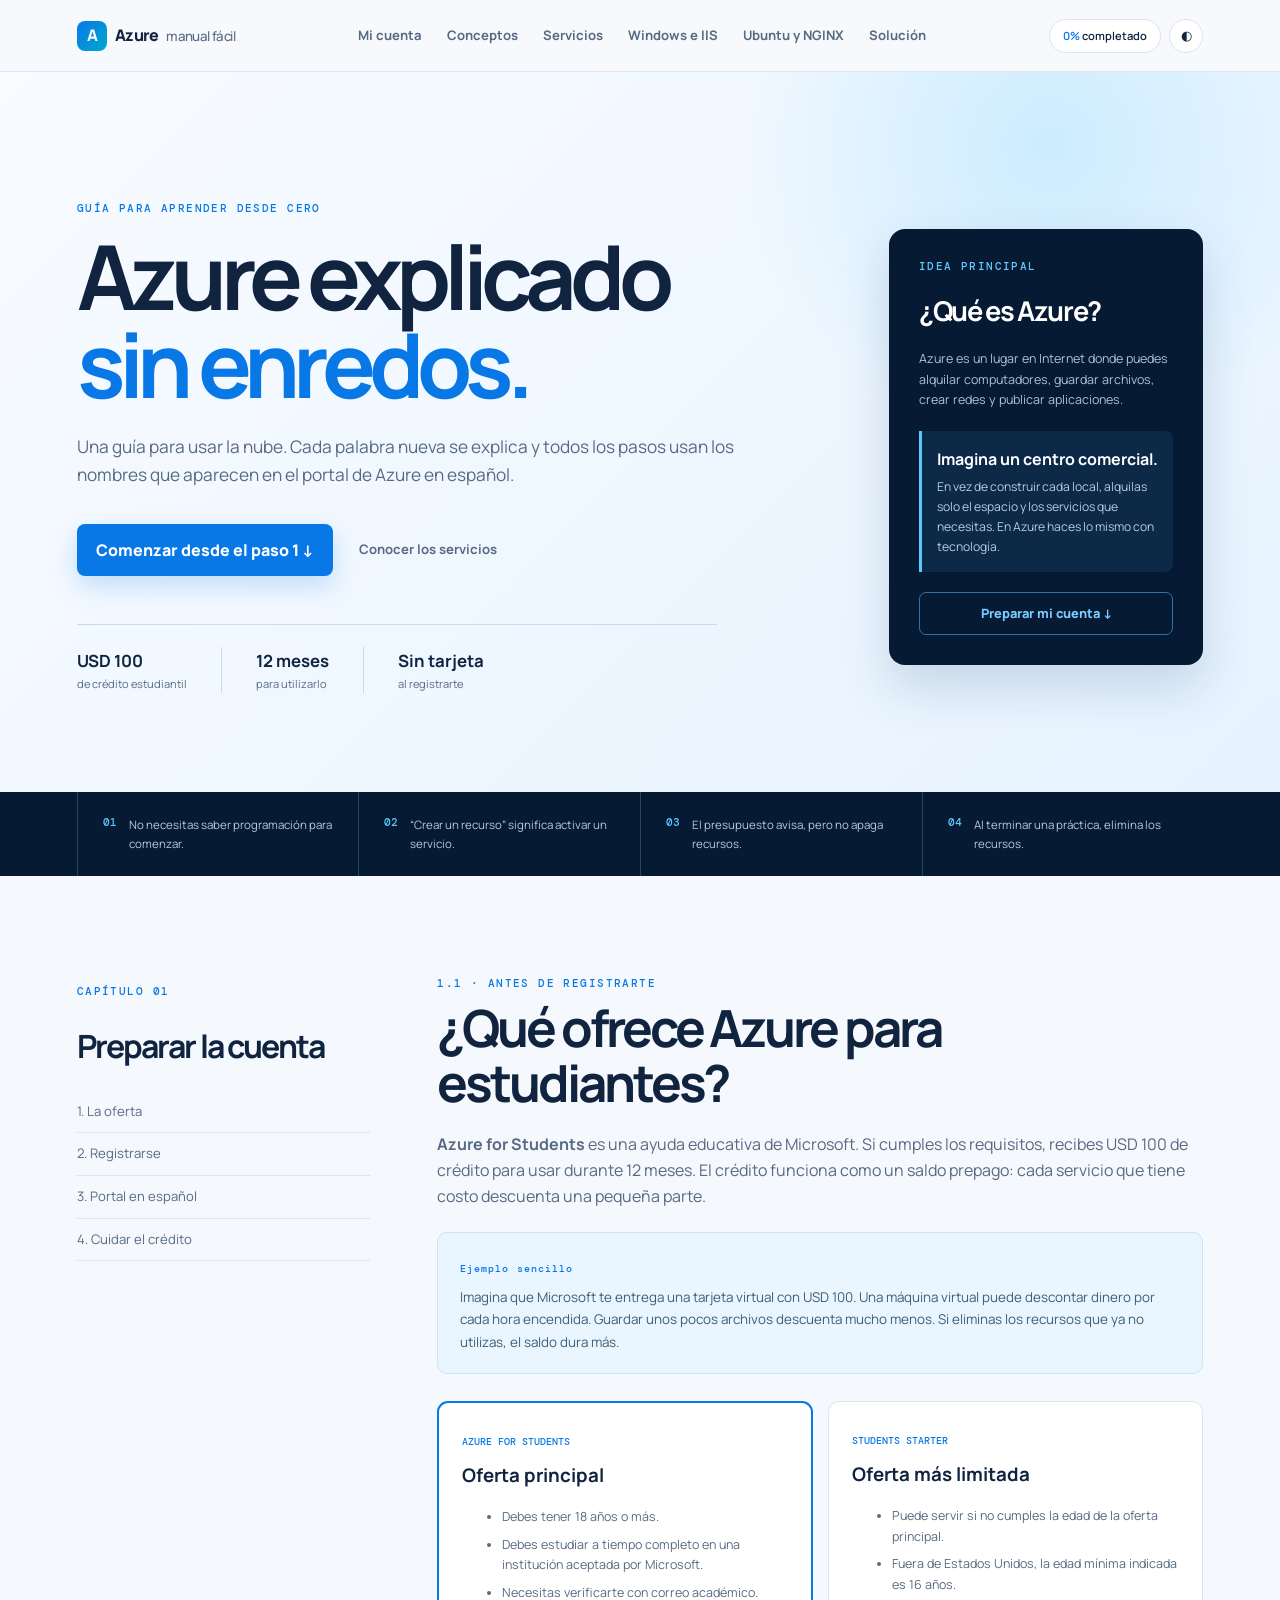
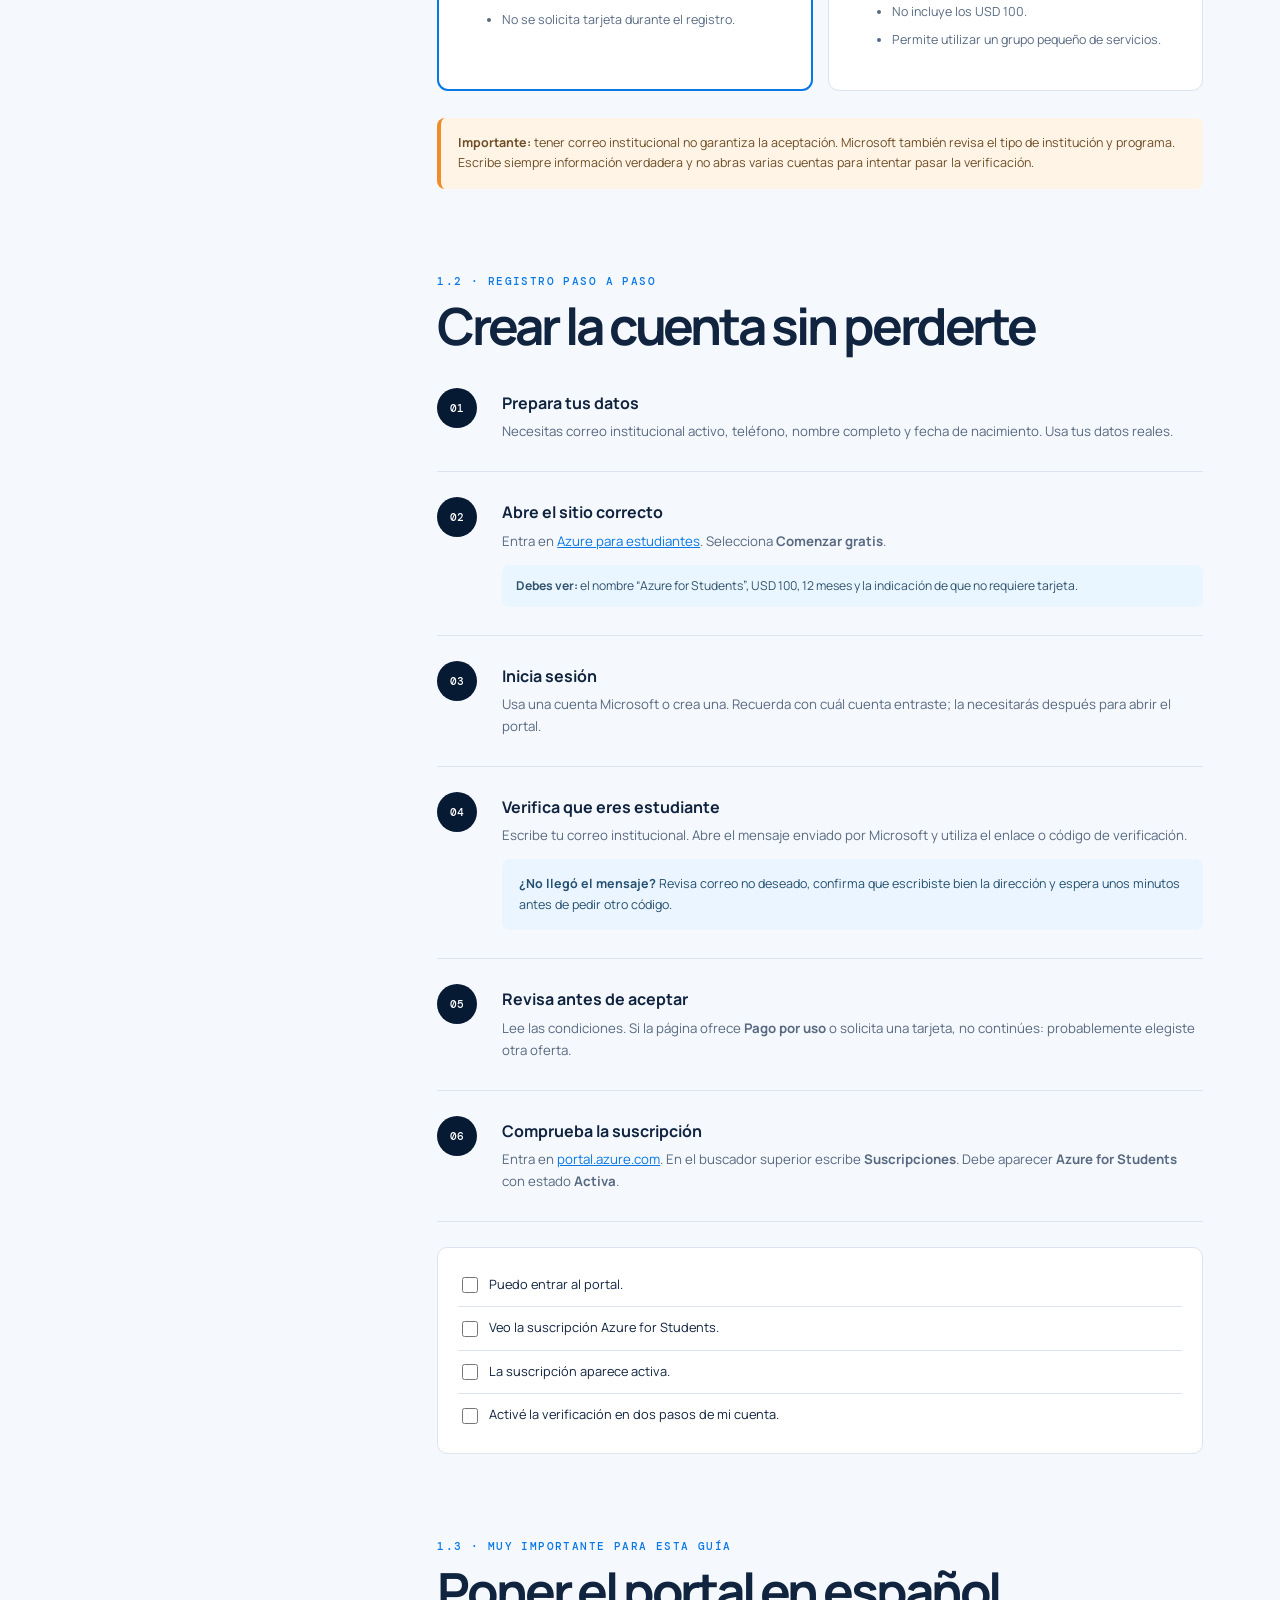
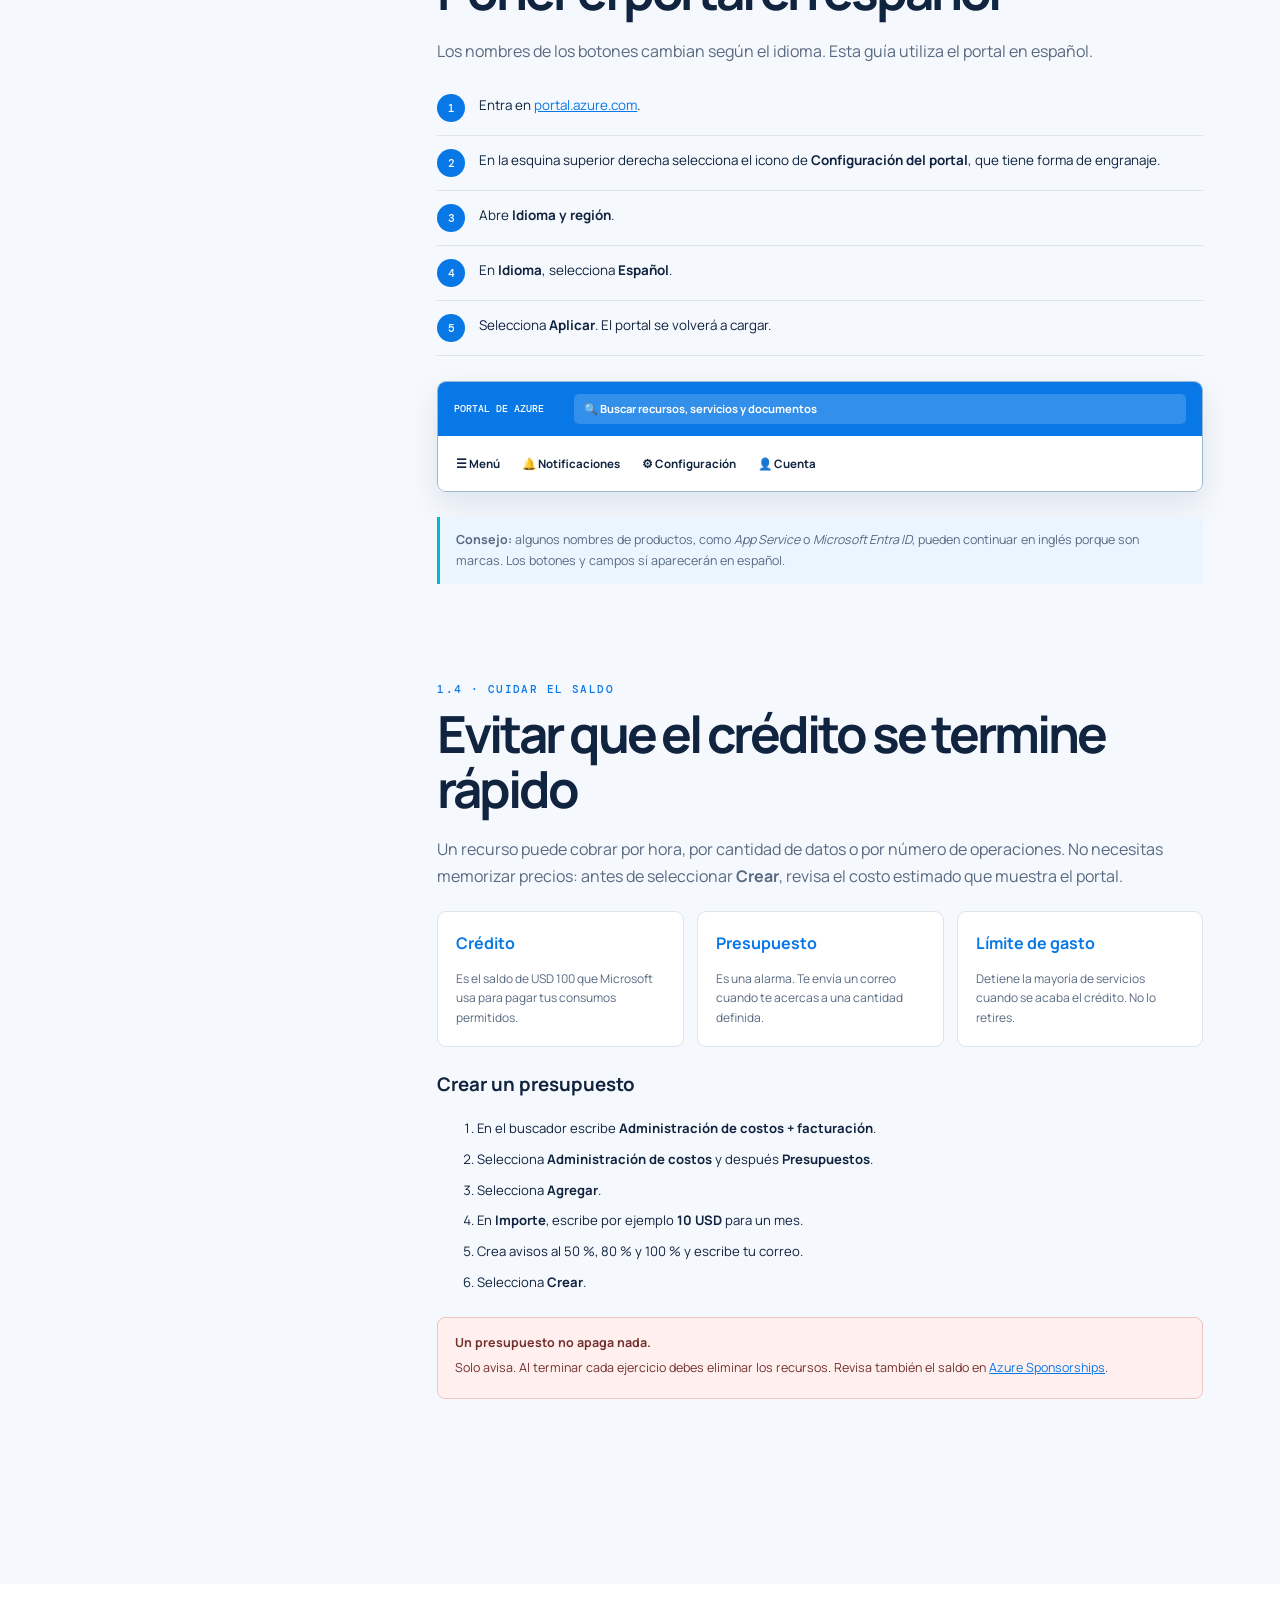
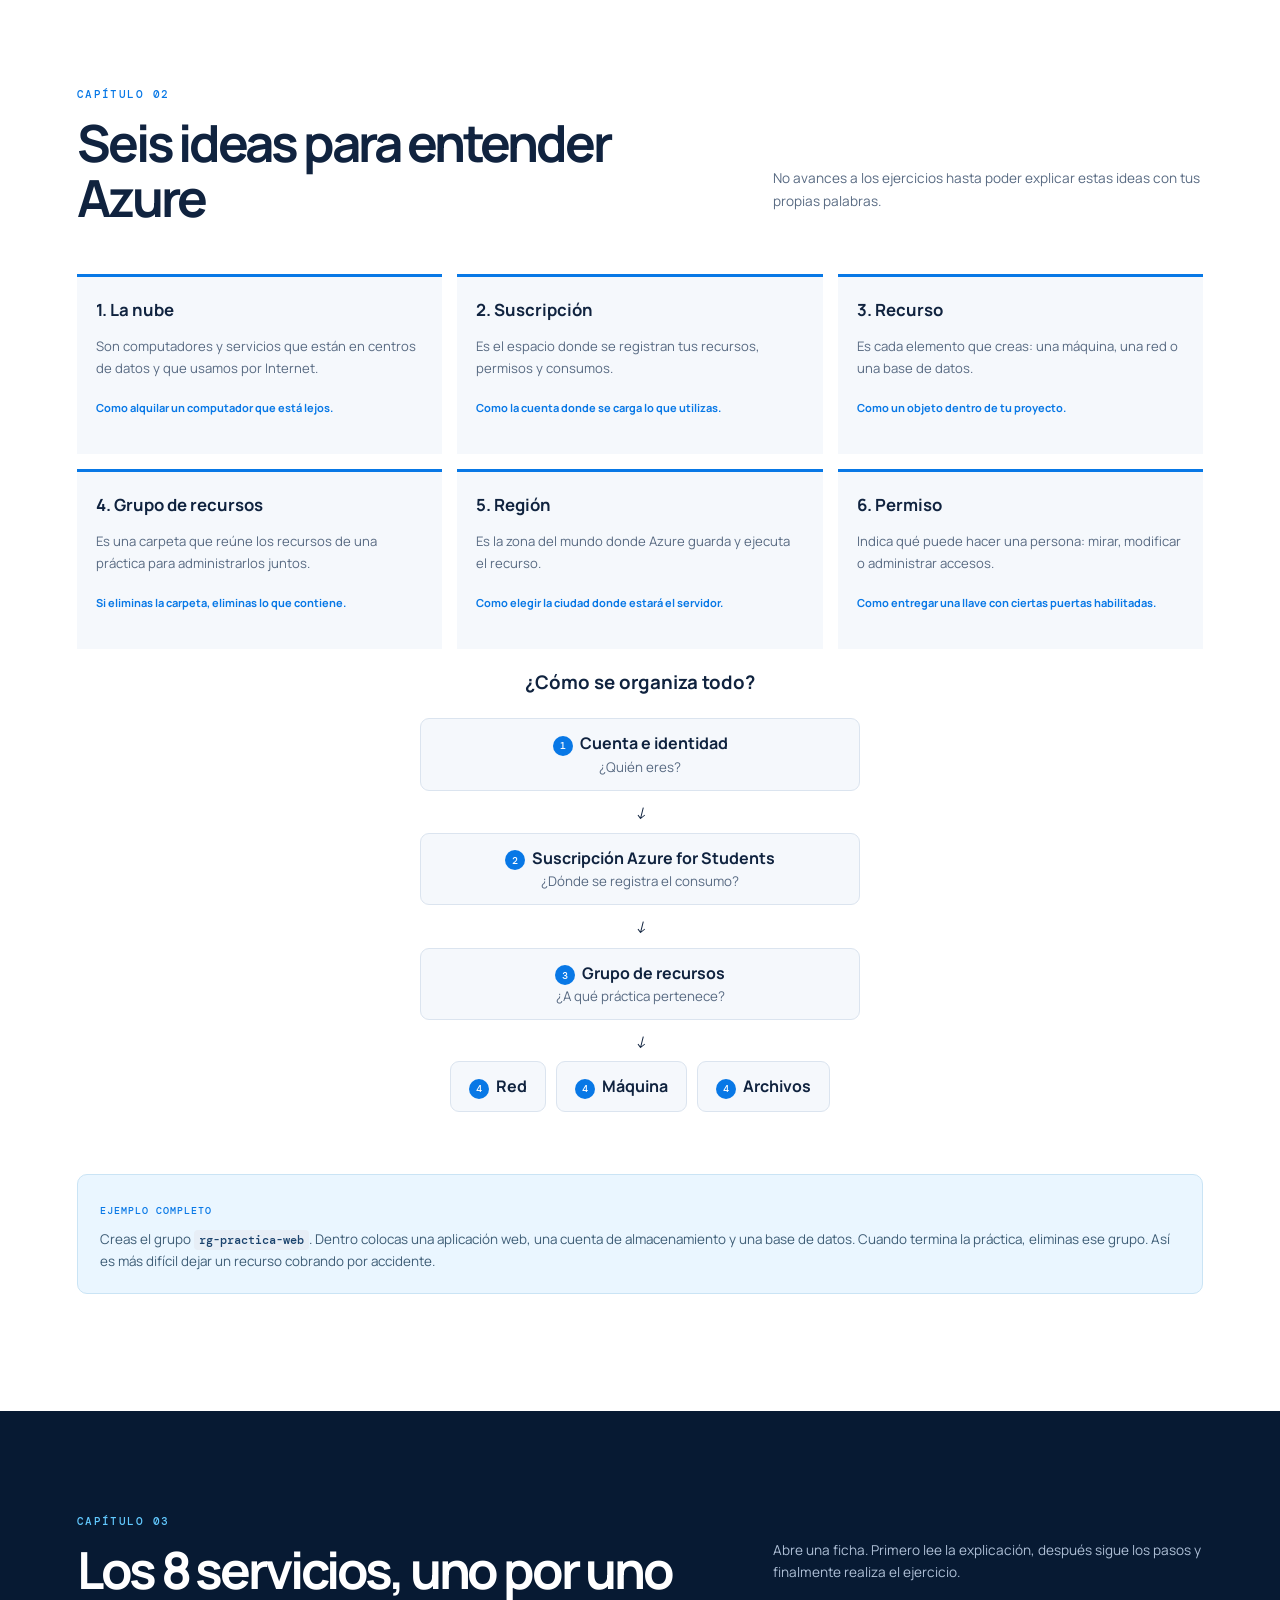
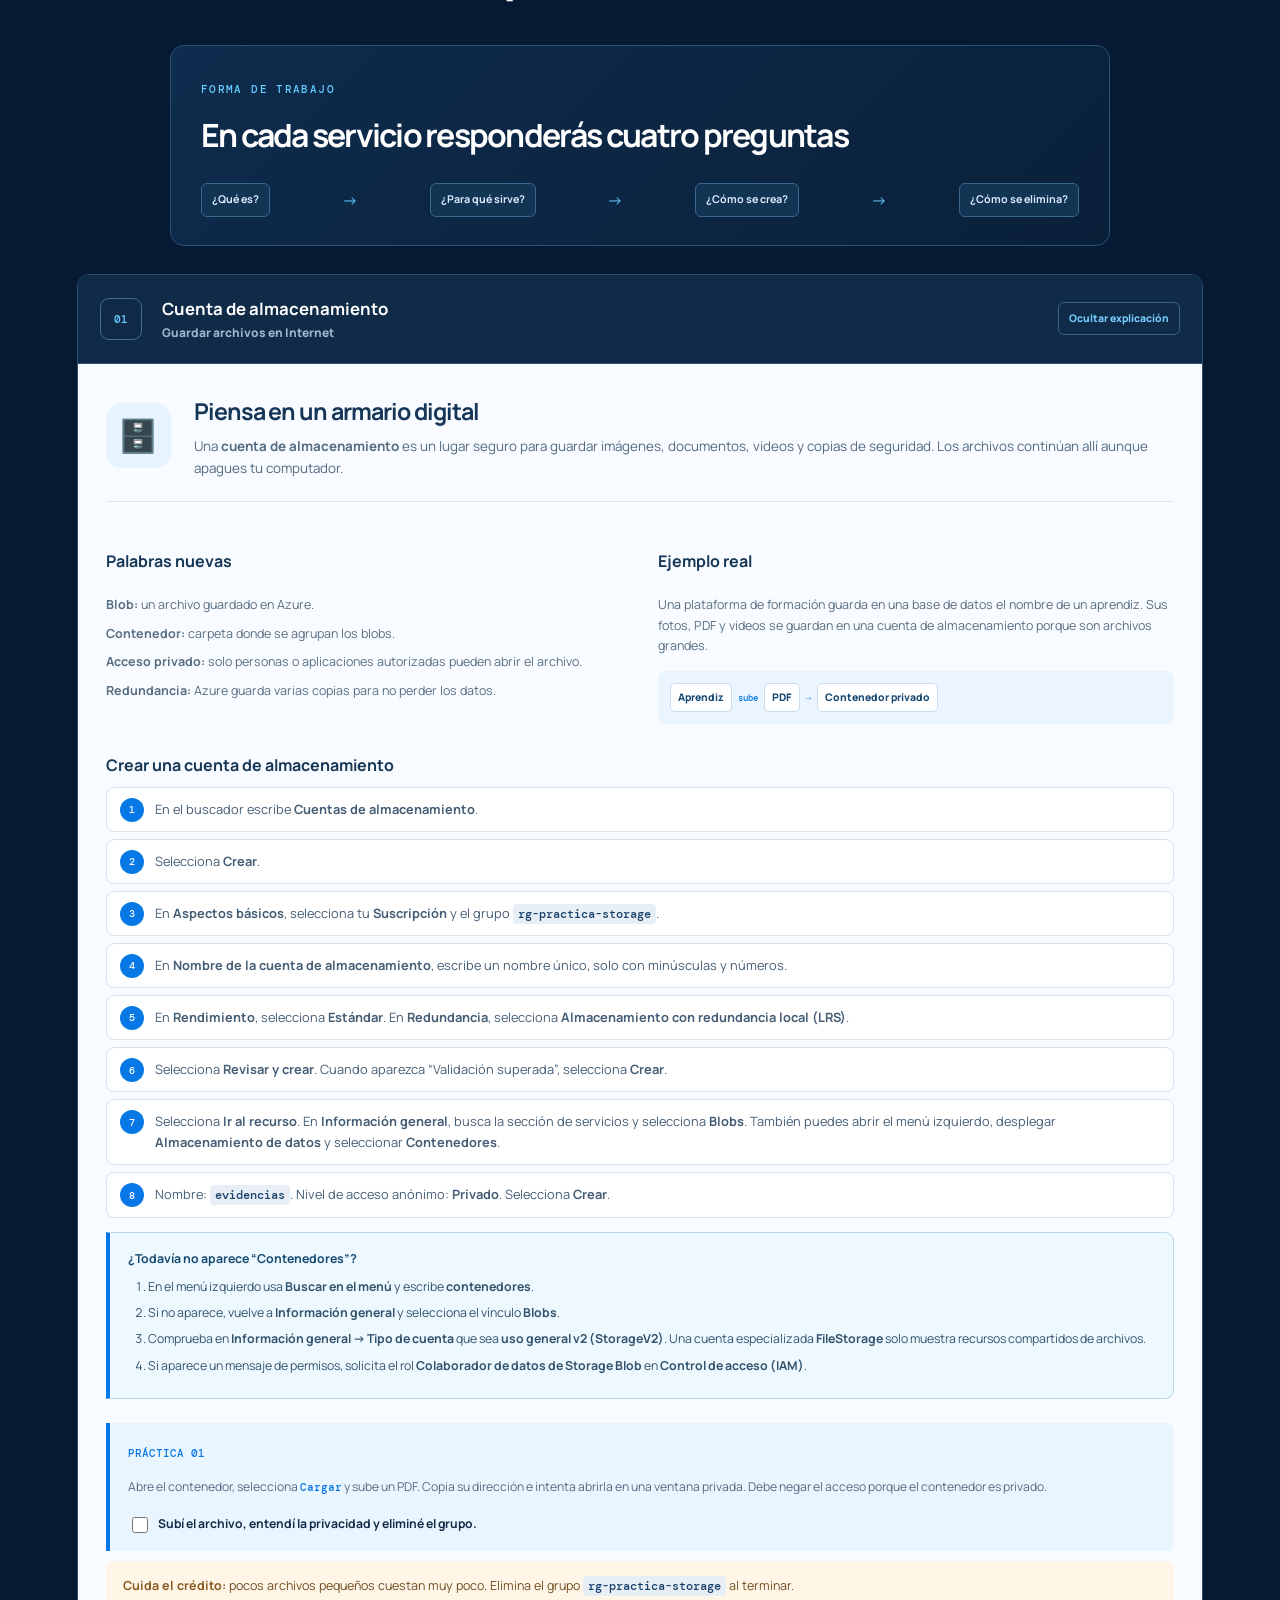
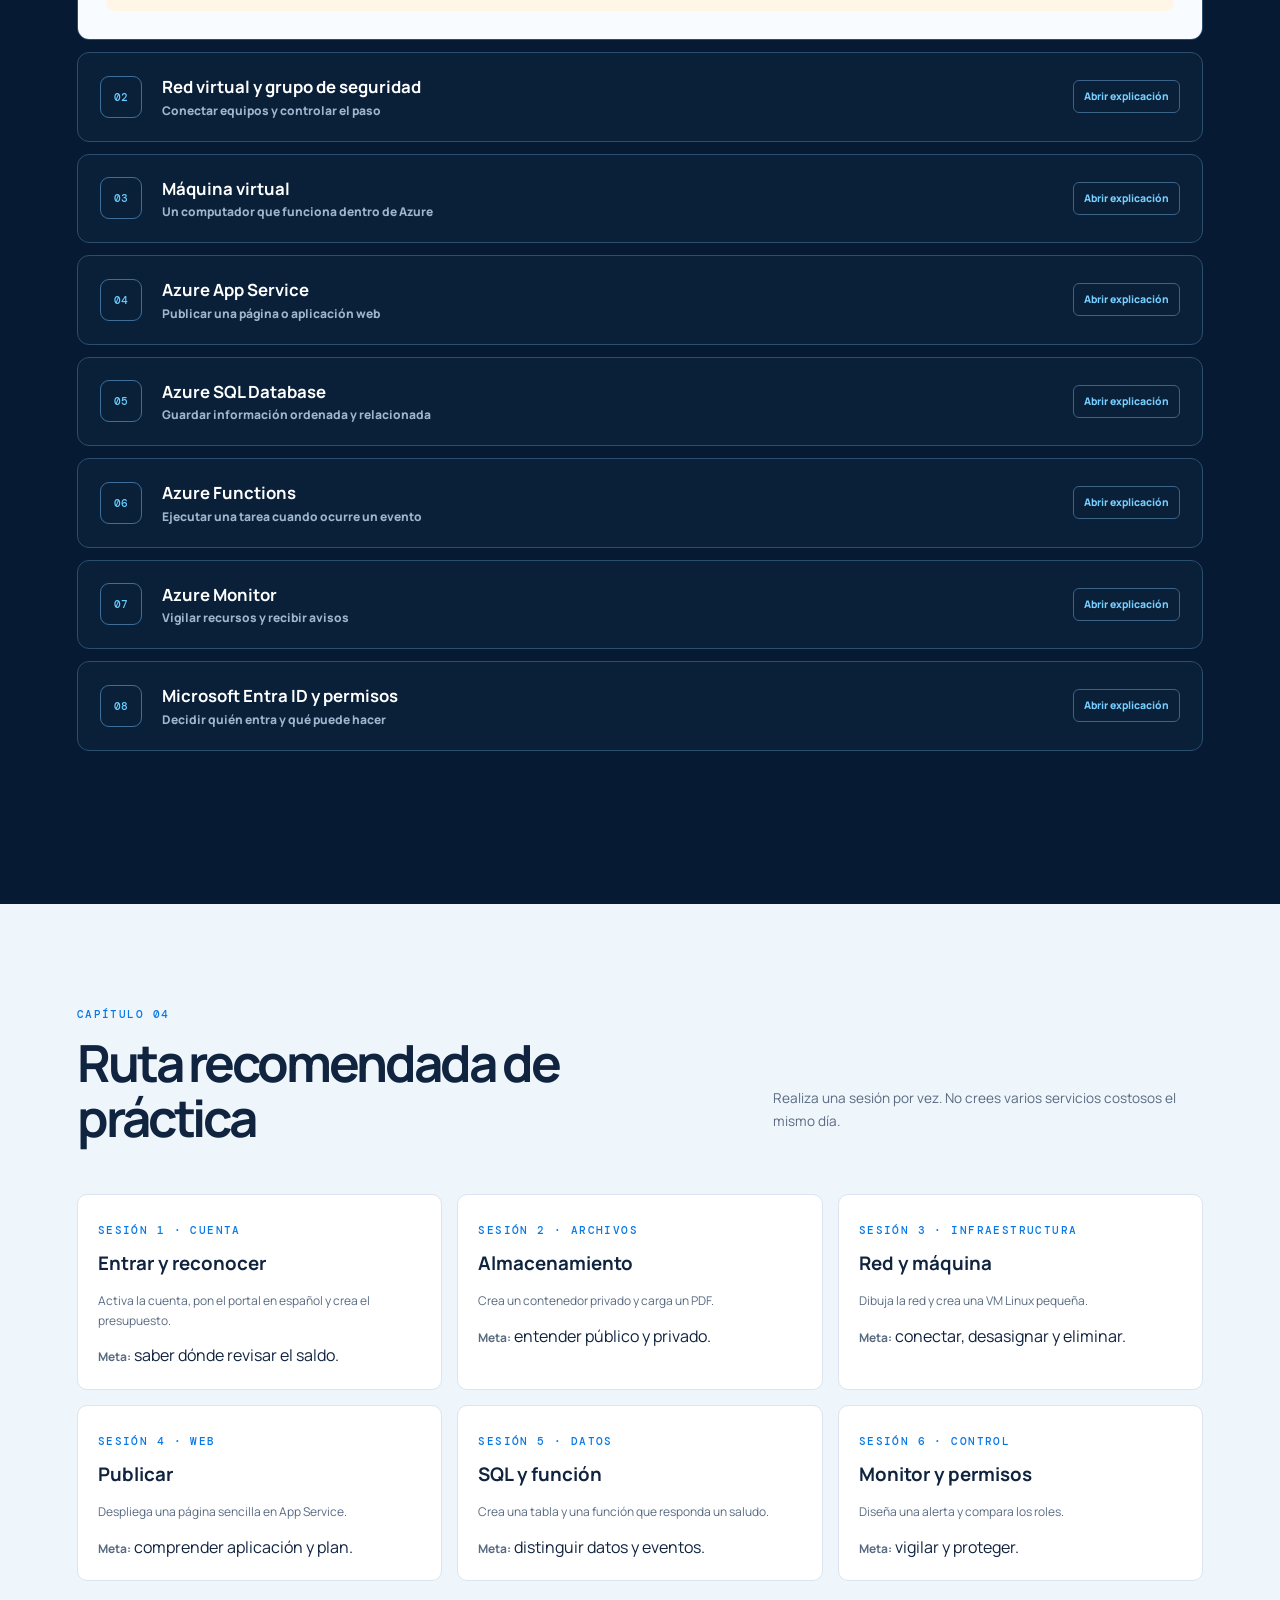
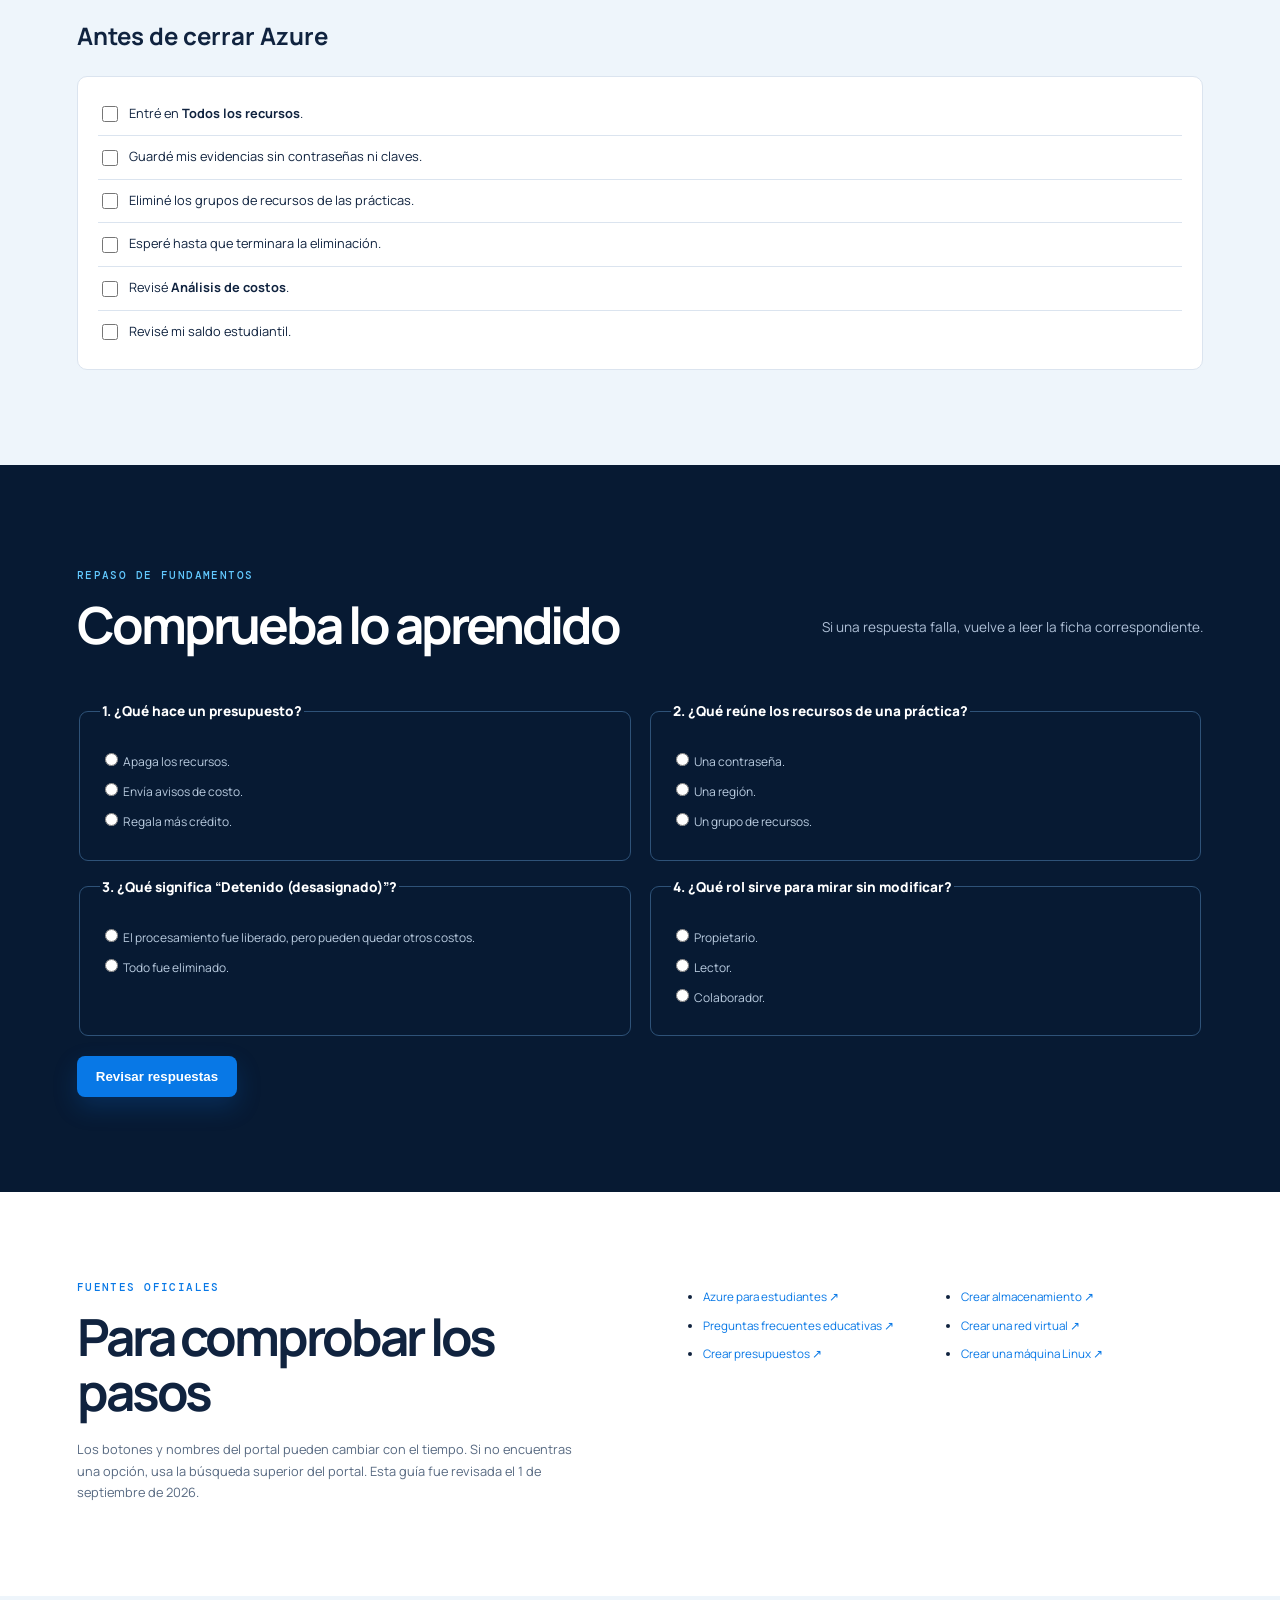
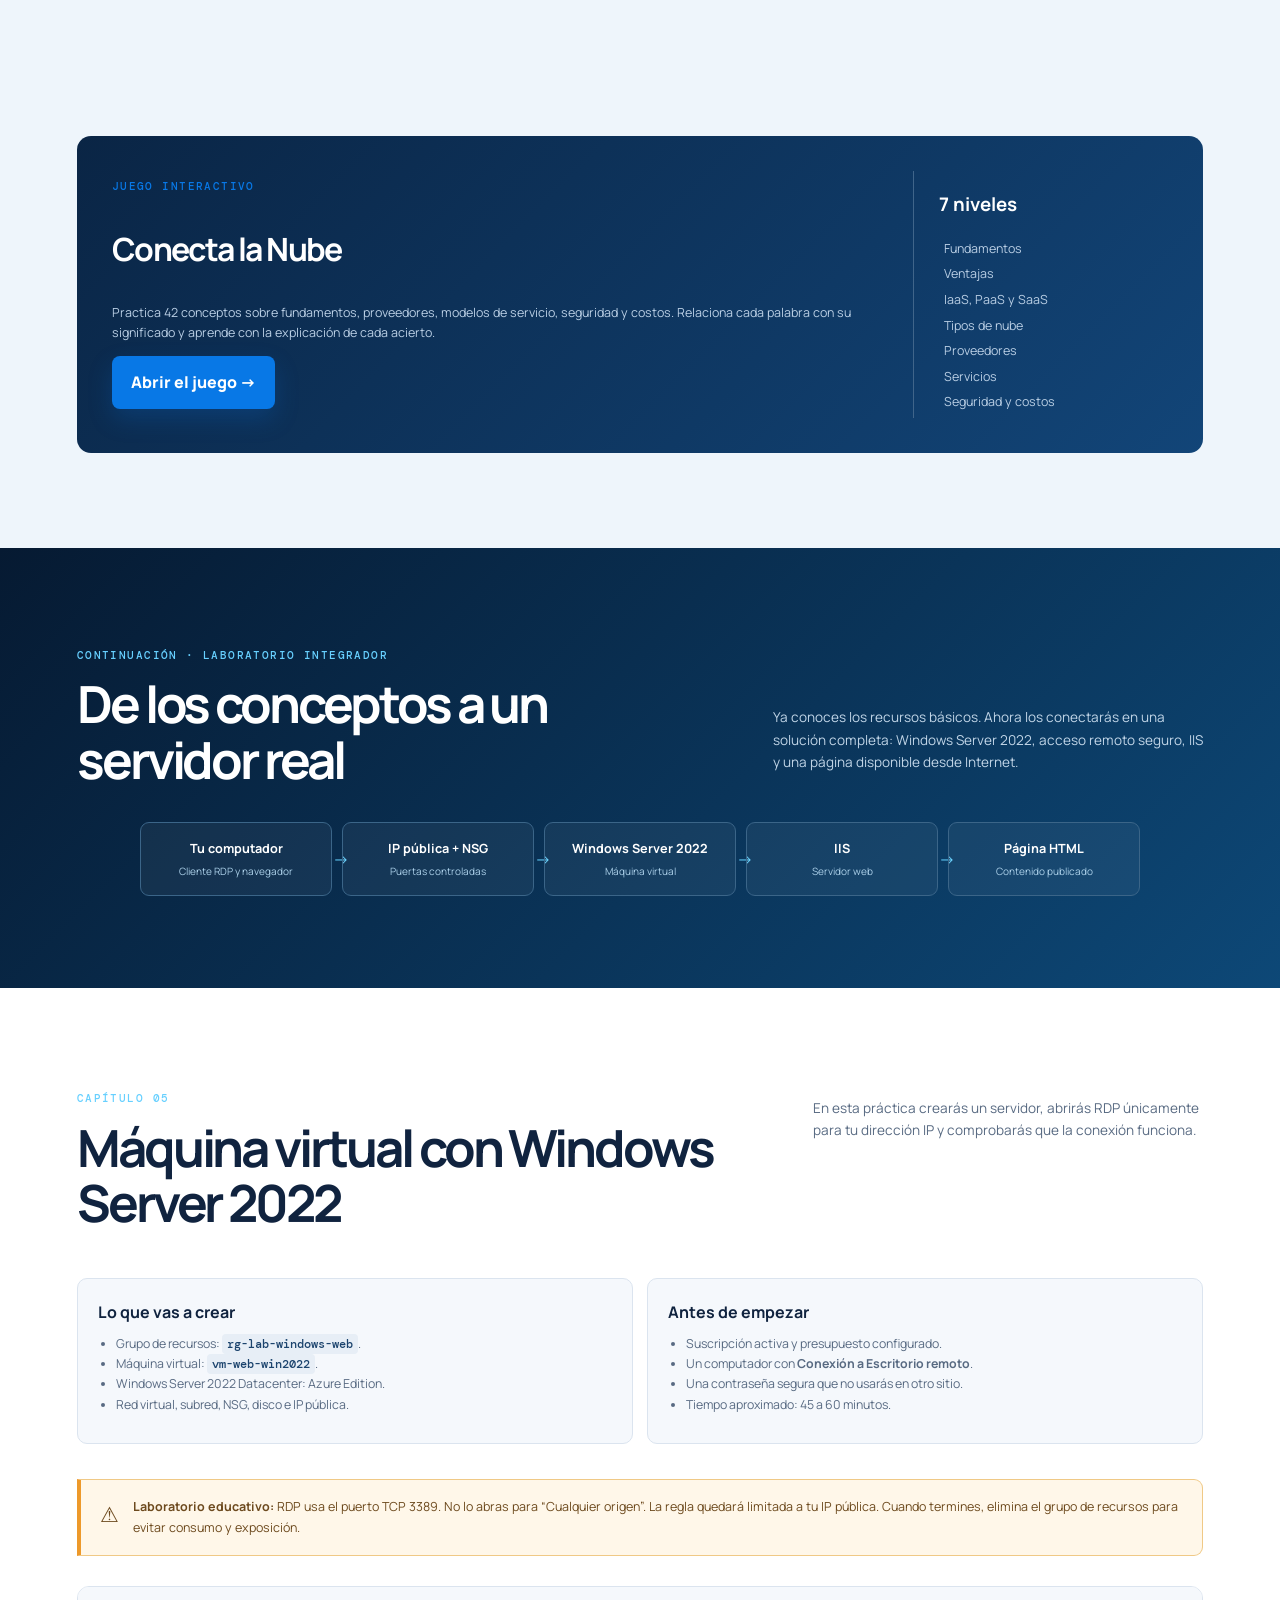
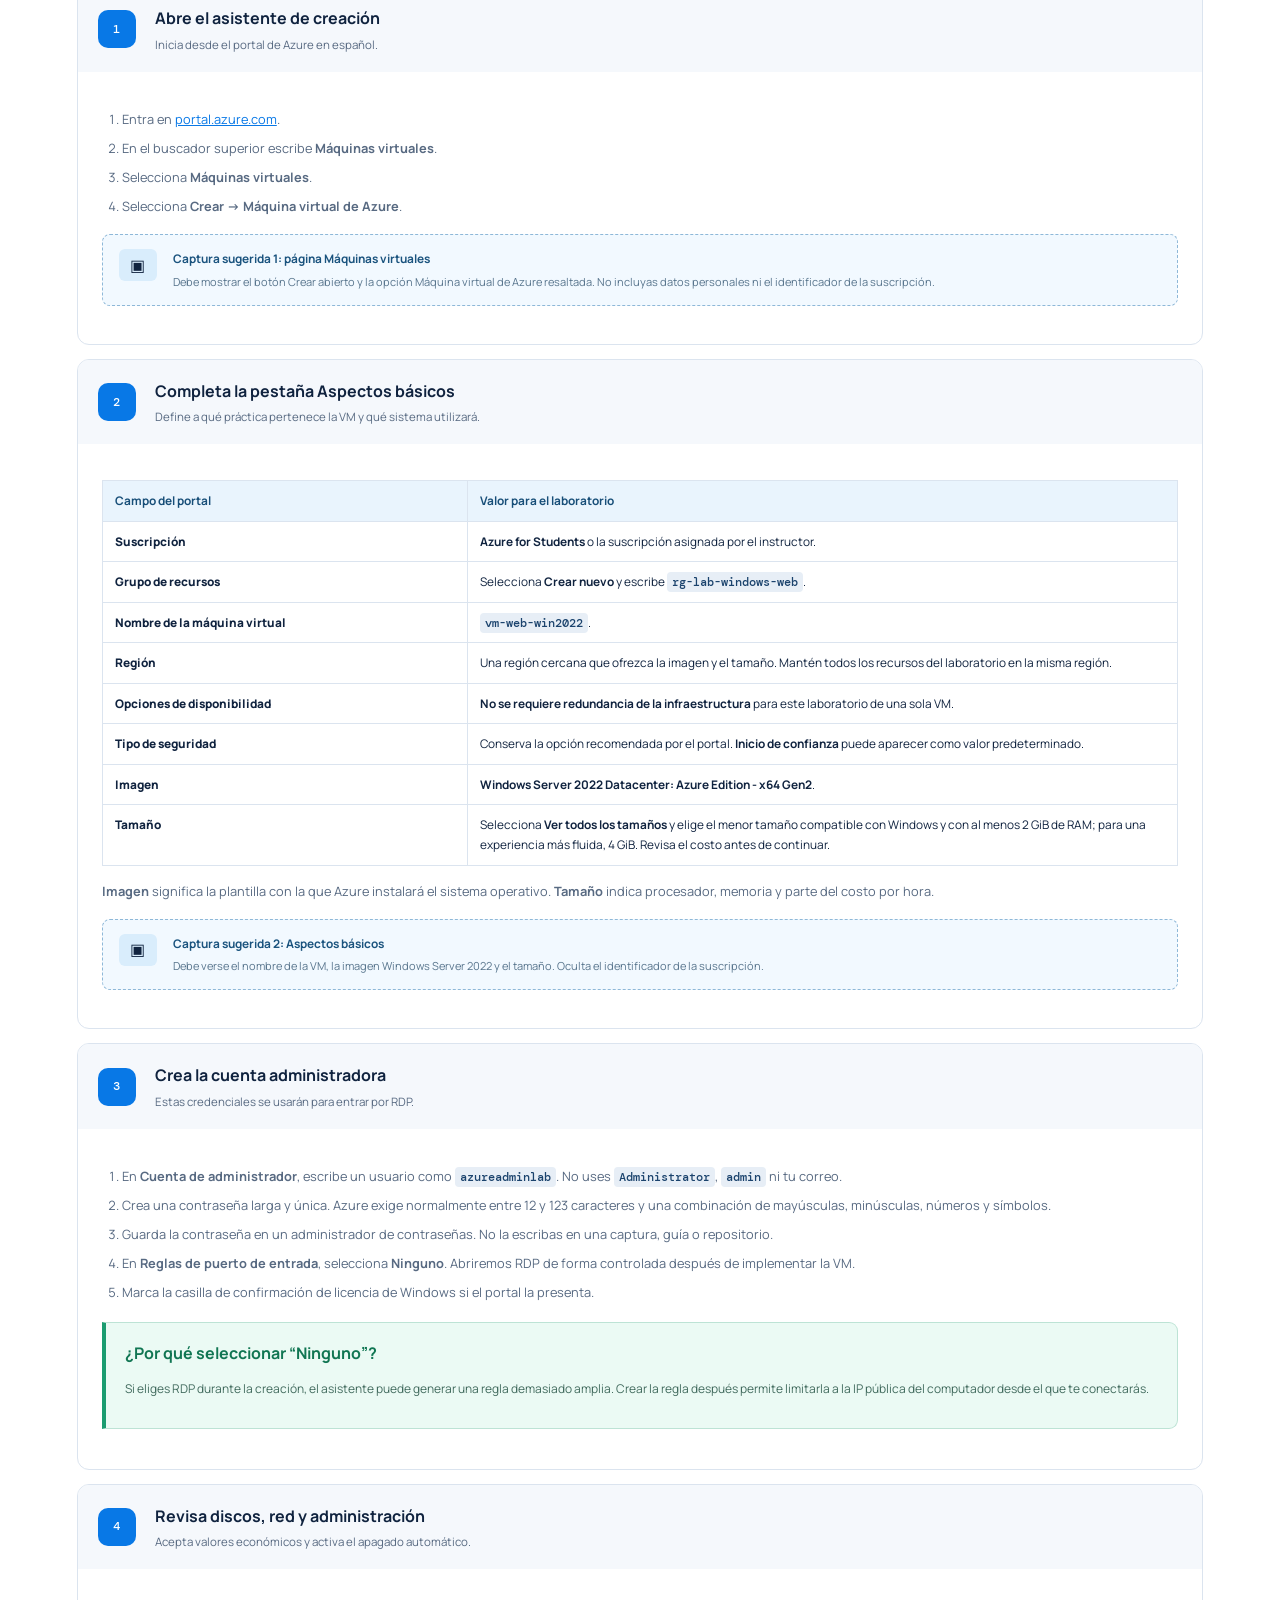
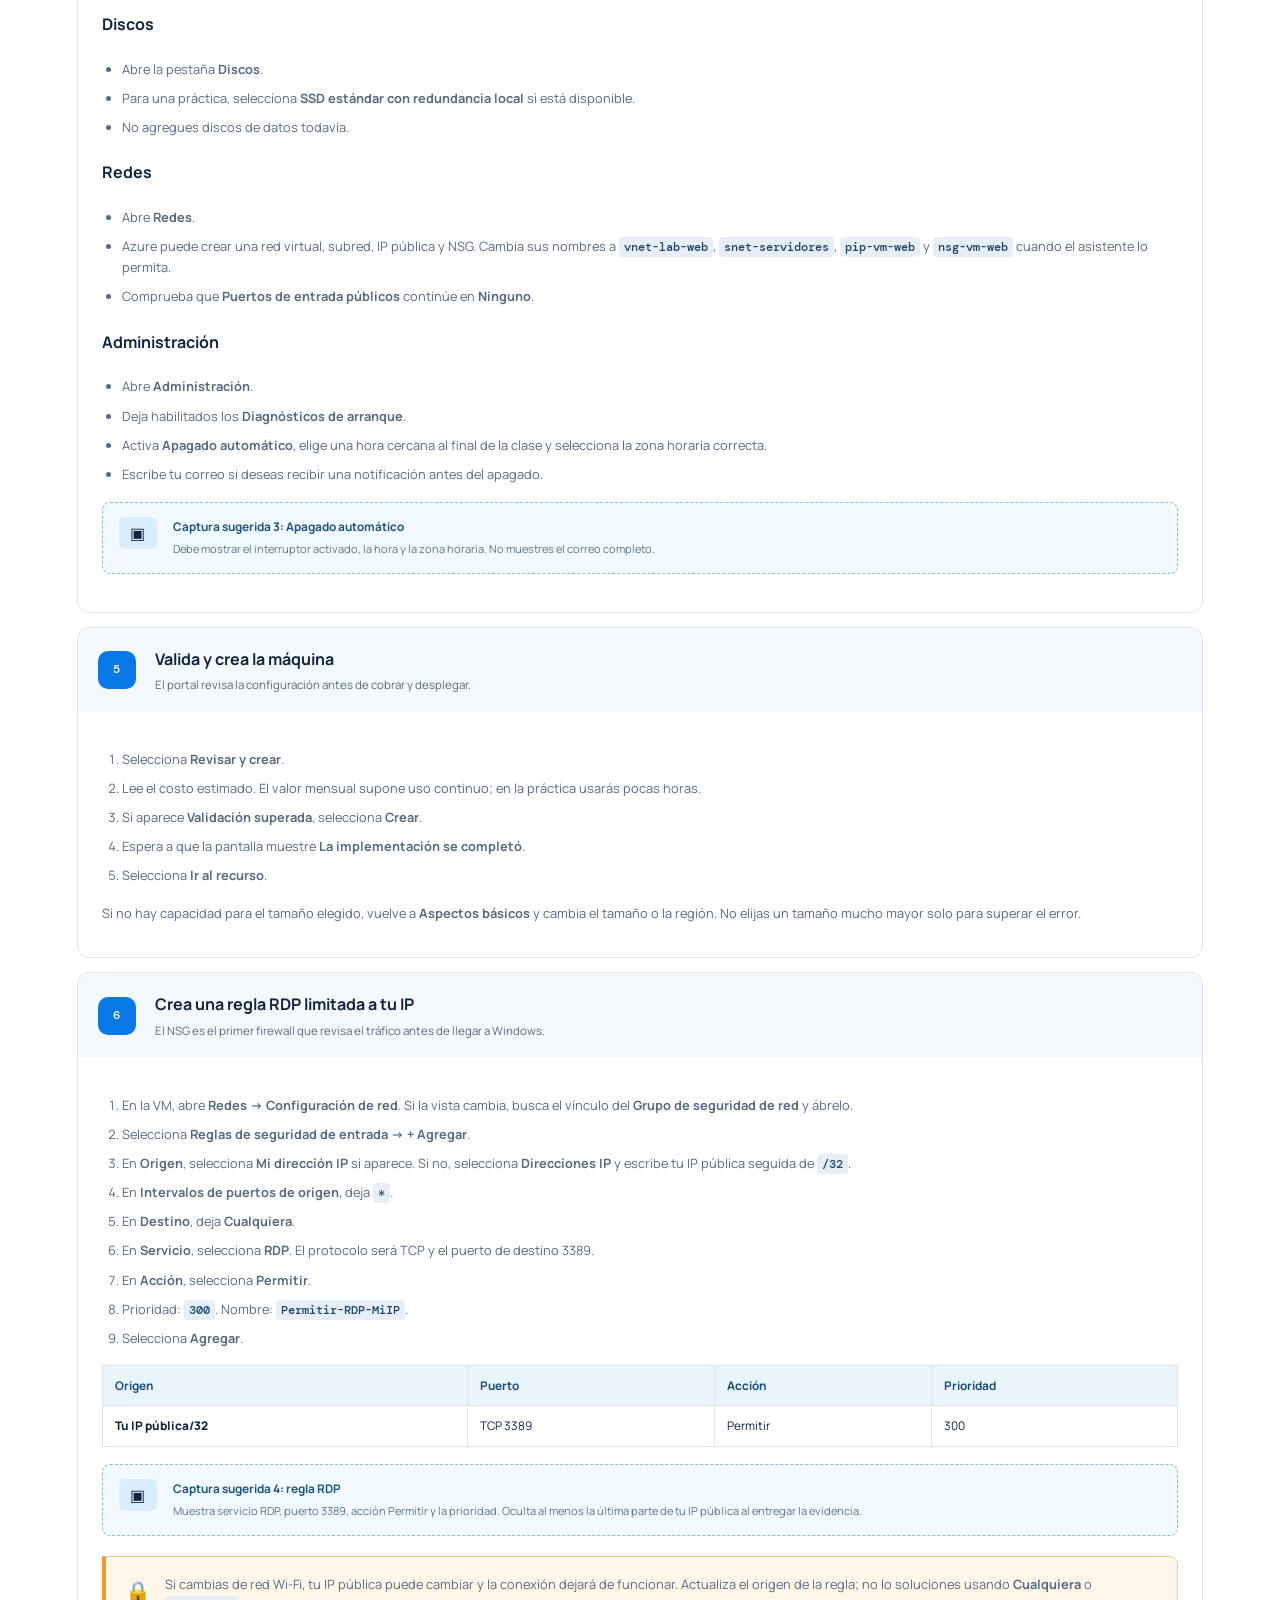
==== commit 3e1bf288: "Amplía la guía con Windows, Ubuntu, NGINX y actividades" ====
--- a/index.html
+++ b/index.html
@@ -5,10 +5,11 @@
   <title>Azure para estudiantes · Manual fácil</title>
   <link rel="preconnect" href="https://fonts.googleapis.com"><link rel="preconnect" href="https://fonts.gstatic.com" crossorigin><link href="https://fonts.googleapis.com/css2?family=DM+Mono:wght@400;500&family=Manrope:wght@400;500;600;700;800&display=swap" rel="stylesheet"><link rel="stylesheet" href="styles.css"><link rel="stylesheet" href="details.css"><link rel="stylesheet" href="easy.css">
   <link rel="stylesheet" href="corrections.css">
+  <link rel="stylesheet" href="advanced.css">
 </head>
 <body>
 <a class="skip" href="#contenido">Saltar al contenido</a>
-<header class="topbar"><a class="brand" href="#inicio"><span class="brand-mark">A</span><span>Azure <small>manual fácil</small></span></a><nav><a href="#cuenta">Mi cuenta</a><a href="#conceptos">Conceptos</a><a href="#servicios">Servicios</a><a href="#ruta">Ruta de práctica</a></nav><div class="top-actions"><button id="progressBtn" class="progress-chip"><span id="progressText">0%</span> completado</button><button id="theme" aria-label="Cambiar entre tema claro y oscuro">◐</button></div></header>
+<header class="topbar"><a class="brand" href="#inicio"><span class="brand-mark">A</span><span>Azure <small>manual fácil</small></span></a><nav><a href="#cuenta">Mi cuenta</a><a href="#conceptos">Conceptos</a><a href="#servicios">Servicios</a><a href="#windows-server">Windows e IIS</a><a href="#ubuntu-nginx">Ubuntu y NGINX</a><a href="#servicios-solucion">Solución</a></nav><div class="top-actions"><button id="progressBtn" class="progress-chip"><span id="progressText">0%</span> completado</button><button id="theme" aria-label="Cambiar entre tema claro y oscuro">◐</button></div></header>
 
 <main id="contenido">
   <section class="hero" id="inicio"><div class="hero-copy"><div class="eyebrow">GUÍA PARA APRENDER DESDE CERO</div><h1>Azure explicado<br><em>sin enredos.</em></h1><p class="lead">Una guía para usar la nube. Cada palabra nueva se explica y todos los pasos usan los nombres que aparecen en el portal de Azure en español.</p><div class="hero-actions"><a class="button" href="#cuenta">Comenzar desde el paso 1 ↓</a><a class="ghost-link" href="#servicios">Conocer los servicios</a></div><div class="fact-row"><div><strong>USD 100</strong><span>de crédito estudiantil</span></div><div><strong>12 meses</strong><span>para utilizarlo</span></div><div><strong>Sin tarjeta</strong><span>al registrarte</span></div></div></div><aside class="hero-panel"><div class="panel-label">IDEA PRINCIPAL</div><h2>¿Qué es Azure?</h2><p>Azure es un lugar en Internet donde puedes alquilar computadores, guardar archivos, crear redes y publicar aplicaciones.</p><div class="simple-analogy"><b>Imagina un centro comercial.</b><span>En vez de construir cada local, alquilas solo el espacio y los servicios que necesitas. En Azure haces lo mismo con tecnología.</span></div><a class="panel-button" href="#cuenta">Preparar mi cuenta ↓</a></aside></section>
@@ -50,9 +51,163 @@
 
   <section class="labs" id="ruta"><div class="section-head"><div><span>CAPÍTULO 04</span><h2>Ruta recomendada de práctica</h2></div><p>Realiza una sesión por vez. No crees varios servicios costosos el mismo día.</p></div><div class="lab-grid"><article><span>SESIÓN 1 · CUENTA</span><h3>Entrar y reconocer</h3><p>Activa la cuenta, pon el portal en español y crea el presupuesto.</p><b>Meta:</b> saber dónde revisar el saldo.</article><article><span>SESIÓN 2 · ARCHIVOS</span><h3>Almacenamiento</h3><p>Crea un contenedor privado y carga un PDF.</p><b>Meta:</b> entender público y privado.</article><article><span>SESIÓN 3 · INFRAESTRUCTURA</span><h3>Red y máquina</h3><p>Dibuja la red y crea una VM Linux pequeña.</p><b>Meta:</b> conectar, desasignar y eliminar.</article><article><span>SESIÓN 4 · WEB</span><h3>Publicar</h3><p>Despliega una página sencilla en App Service.</p><b>Meta:</b> comprender aplicación y plan.</article><article><span>SESIÓN 5 · DATOS</span><h3>SQL y función</h3><p>Crea una tabla y una función que responda un saludo.</p><b>Meta:</b> distinguir datos y eventos.</article><article><span>SESIÓN 6 · CONTROL</span><h3>Monitor y permisos</h3><p>Diseña una alerta y compara los roles.</p><b>Meta:</b> vigilar y proteger.</article></div><div class="cleanup"><h2>Antes de cerrar Azure</h2><div class="track-list"><label><input type="checkbox" data-task> Entré en <b>Todos los recursos</b>.</label><label><input type="checkbox" data-task> Guardé mis evidencias sin contraseñas ni claves.</label><label><input type="checkbox" data-task> Eliminé los grupos de recursos de las prácticas.</label><label><input type="checkbox" data-task> Esperé hasta que terminara la eliminación.</label><label><input type="checkbox" data-task> Revisé <b>Análisis de costos</b>.</label><label><input type="checkbox" data-task> Revisé mi saldo estudiantil.</label></div></div></section>
 
-  <section class="quiz"><div class="section-head light"><div><span>CAPÍTULO 05</span><h2>Comprueba lo aprendido</h2></div><p>Si una respuesta falla, vuelve a leer la ficha correspondiente.</p></div><div class="quiz-grid" id="quiz"><fieldset data-answer="b"><legend>1. ¿Qué hace un presupuesto?</legend><label><input type="radio" name="q1" value="a"> Apaga los recursos.</label><label><input type="radio" name="q1" value="b"> Envía avisos de costo.</label><label><input type="radio" name="q1" value="c"> Regala más crédito.</label></fieldset><fieldset data-answer="c"><legend>2. ¿Qué reúne los recursos de una práctica?</legend><label><input type="radio" name="q2" value="a"> Una contraseña.</label><label><input type="radio" name="q2" value="b"> Una región.</label><label><input type="radio" name="q2" value="c"> Un grupo de recursos.</label></fieldset><fieldset data-answer="a"><legend>3. ¿Qué significa “Detenido (desasignado)”?</legend><label><input type="radio" name="q3" value="a"> El procesamiento fue liberado, pero pueden quedar otros costos.</label><label><input type="radio" name="q3" value="b"> Todo fue eliminado.</label></fieldset><fieldset data-answer="b"><legend>4. ¿Qué rol sirve para mirar sin modificar?</legend><label><input type="radio" name="q4" value="a"> Propietario.</label><label><input type="radio" name="q4" value="b"> Lector.</label><label><input type="radio" name="q4" value="c"> Colaborador.</label></fieldset></div><button class="button quiz-button" id="checkQuiz">Revisar respuestas</button><div id="quizResult" class="quiz-result" role="status"></div></section>
-
-  <section class="sources-section"><div><span>FUENTES OFICIALES</span><h2>Para comprobar los pasos</h2><p>Los botones pueden cambiar ligeramente con las actualizaciones de Azure. Esta guía fue revisada el 4 de agosto de 2026.</p></div><ul><li><a href="https://azure.microsoft.com/es-es/free/students/" target="_blank" rel="noopener">Azure para estudiantes ↗</a></li><li><a href="https://learn.microsoft.com/es-es/azure/education-hub/faq" target="_blank" rel="noopener">Preguntas frecuentes educativas ↗</a></li><li><a href="https://learn.microsoft.com/es-es/azure/cost-management-billing/costs/tutorial-acm-create-budgets" target="_blank" rel="noopener">Crear presupuestos ↗</a></li><li><a href="https://learn.microsoft.com/es-es/azure/storage/common/storage-account-create" target="_blank" rel="noopener">Crear almacenamiento ↗</a></li><li><a href="https://learn.microsoft.com/es-es/azure/virtual-network/manage-virtual-network" target="_blank" rel="noopener">Crear una red virtual ↗</a></li><li><a href="https://learn.microsoft.com/es-es/azure/virtual-machines/linux/quick-create-portal" target="_blank" rel="noopener">Crear una máquina Linux ↗</a></li></ul></section>
+  <section class="quiz"><div class="section-head light"><div><span>REPASO DE FUNDAMENTOS</span><h2>Comprueba lo aprendido</h2></div><p>Si una respuesta falla, vuelve a leer la ficha correspondiente.</p></div><div class="quiz-grid" id="quiz"><fieldset data-answer="b"><legend>1. ¿Qué hace un presupuesto?</legend><label><input type="radio" name="q1" value="a"> Apaga los recursos.</label><label><input type="radio" name="q1" value="b"> Envía avisos de costo.</label><label><input type="radio" name="q1" value="c"> Regala más crédito.</label></fieldset><fieldset data-answer="c"><legend>2. ¿Qué reúne los recursos de una práctica?</legend><label><input type="radio" name="q2" value="a"> Una contraseña.</label><label><input type="radio" name="q2" value="b"> Una región.</label><label><input type="radio" name="q2" value="c"> Un grupo de recursos.</label></fieldset><fieldset data-answer="a"><legend>3. ¿Qué significa “Detenido (desasignado)”?</legend><label><input type="radio" name="q3" value="a"> El procesamiento fue liberado, pero pueden quedar otros costos.</label><label><input type="radio" name="q3" value="b"> Todo fue eliminado.</label></fieldset><fieldset data-answer="b"><legend>4. ¿Qué rol sirve para mirar sin modificar?</legend><label><input type="radio" name="q4" value="a"> Propietario.</label><label><input type="radio" name="q4" value="b"> Lector.</label><label><input type="radio" name="q4" value="c"> Colaborador.</label></fieldset></div><button class="button quiz-button" id="checkQuiz">Revisar respuestas</button><div id="quizResult" class="quiz-result" role="status"></div></section>
+
+  <section class="sources-section"><div><span>FUENTES OFICIALES</span><h2>Para comprobar los pasos</h2><p>Los botones y nombres del portal pueden cambiar con el tiempo. Si no encuentras una opción, usa la búsqueda superior del portal. Esta guía fue revisada el 1 de septiembre de 2026.</p></div><ul><li><a href="https://azure.microsoft.com/es-es/free/students/" target="_blank" rel="noopener">Azure para estudiantes ↗</a></li><li><a href="https://learn.microsoft.com/es-es/azure/education-hub/faq" target="_blank" rel="noopener">Preguntas frecuentes educativas ↗</a></li><li><a href="https://learn.microsoft.com/es-es/azure/cost-management-billing/costs/tutorial-acm-create-budgets" target="_blank" rel="noopener">Crear presupuestos ↗</a></li><li><a href="https://learn.microsoft.com/es-es/azure/storage/common/storage-account-create" target="_blank" rel="noopener">Crear almacenamiento ↗</a></li><li><a href="https://learn.microsoft.com/es-es/azure/virtual-network/manage-virtual-network" target="_blank" rel="noopener">Crear una red virtual ↗</a></li><li><a href="https://learn.microsoft.com/es-es/azure/virtual-machines/linux/quick-create-portal" target="_blank" rel="noopener">Crear una máquina Linux ↗</a></li></ul></section>
+  <section class="labs"><div class="final-project"><div><span>JUEGO INTERACTIVO</span><h2>Conecta la Nube</h2><p>Practica 42 conceptos sobre fundamentos, proveedores, modelos de servicio, seguridad y costos. Relaciona cada palabra con su significado y aprende con la explicación de cada acierto.</p><a class="button" href="juego.html">Abrir el juego →</a></div><div class="rubric"><h3>7 niveles</h3><p>Fundamentos</p><p>Ventajas</p><p>IaaS, PaaS y SaaS</p><p>Tipos de nube</p><p>Proveedores</p><p>Servicios</p><p>Seguridad y costos</p></div></div></section>
+  <section class="advanced-bridge"><div class="section-head light"><div><span>CONTINUACIÓN · LABORATORIO INTEGRADOR</span><h2>De los conceptos a un servidor real</h2></div><p>Ya conoces los recursos básicos. Ahora los conectarás en una solución completa: Windows Server 2022, acceso remoto seguro, IIS y una página disponible desde Internet.</p></div><div class="solution-line" aria-label="Flujo de la solución"><div><b>Tu computador</b><small>Cliente RDP y navegador</small></div><div><b>IP pública + NSG</b><small>Puertas controladas</small></div><div><b>Windows Server 2022</b><small>Máquina virtual</small></div><div><b>IIS</b><small>Servidor web</small></div><div><b>Página HTML</b><small>Contenido publicado</small></div></div></section>
+
+  <section class="advanced-section" id="windows-server"><div class="section-head"><div><span>CAPÍTULO 05</span><h2>Máquina virtual con Windows Server 2022</h2></div><p>En esta práctica crearás un servidor, abrirás RDP únicamente para tu dirección IP y comprobarás que la conexión funciona.</p></div>
+    <div class="lab-scope"><div><h3>Lo que vas a crear</h3><ul><li>Grupo de recursos: <code>rg-lab-windows-web</code>.</li><li>Máquina virtual: <code>vm-web-win2022</code>.</li><li>Windows Server 2022 Datacenter: Azure Edition.</li><li>Red virtual, subred, NSG, disco e IP pública.</li></ul></div><div><h3>Antes de empezar</h3><ul><li>Suscripción activa y presupuesto configurado.</li><li>Un computador con <b>Conexión a Escritorio remoto</b>.</li><li>Una contraseña segura que no usarás en otro sitio.</li><li>Tiempo aproximado: 45 a 60 minutos.</li></ul></div></div>
+    <div class="safety-banner"><span>⚠</span><p><b>Laboratorio educativo:</b> RDP usa el puerto TCP 3389. No lo abras para “Cualquier origen”. La regla quedará limitada a tu IP pública. Cuando termines, elimina el grupo de recursos para evitar consumo y exposición.</p></div>
+    <div class="advanced-steps">
+      <article class="advanced-step"><header><div><h3>Abre el asistente de creación</h3><p>Inicia desde el portal de Azure en español.</p></div></header><div class="step-body"><ol><li>Entra en <a href="https://portal.azure.com/" target="_blank" rel="noopener">portal.azure.com</a>.</li><li>En el buscador superior escribe <b>Máquinas virtuales</b>.</li><li>Selecciona <b>Máquinas virtuales</b>.</li><li>Selecciona <b>Crear → Máquina virtual de Azure</b>.</li></ol><div class="shot"><span>▣</span><div><b>Captura sugerida 1: página Máquinas virtuales</b><small>Debe mostrar el botón Crear abierto y la opción Máquina virtual de Azure resaltada. No incluyas datos personales ni el identificador de la suscripción.</small></div></div></div></article>
+      <article class="advanced-step"><header><div><h3>Completa la pestaña Aspectos básicos</h3><p>Define a qué práctica pertenece la VM y qué sistema utilizará.</p></div></header><div class="step-body"><table class="field-table"><thead><tr><th>Campo del portal</th><th>Valor para el laboratorio</th></tr></thead><tbody><tr><td>Suscripción</td><td><b>Azure for Students</b> o la suscripción asignada por el instructor.</td></tr><tr><td>Grupo de recursos</td><td>Selecciona <b>Crear nuevo</b> y escribe <code>rg-lab-windows-web</code>.</td></tr><tr><td>Nombre de la máquina virtual</td><td><code>vm-web-win2022</code>.</td></tr><tr><td>Región</td><td>Una región cercana que ofrezca la imagen y el tamaño. Mantén todos los recursos del laboratorio en la misma región.</td></tr><tr><td>Opciones de disponibilidad</td><td><b>No se requiere redundancia de la infraestructura</b> para este laboratorio de una sola VM.</td></tr><tr><td>Tipo de seguridad</td><td>Conserva la opción recomendada por el portal. <b>Inicio de confianza</b> puede aparecer como valor predeterminado.</td></tr><tr><td>Imagen</td><td><b>Windows Server 2022 Datacenter: Azure Edition - x64 Gen2</b>.</td></tr><tr><td>Tamaño</td><td>Selecciona <b>Ver todos los tamaños</b> y elige el menor tamaño compatible con Windows y con al menos 2 GiB de RAM; para una experiencia más fluida, 4 GiB. Revisa el costo antes de continuar.</td></tr></tbody></table><p><b>Imagen</b> significa la plantilla con la que Azure instalará el sistema operativo. <b>Tamaño</b> indica procesador, memoria y parte del costo por hora.</p><div class="shot"><span>▣</span><div><b>Captura sugerida 2: Aspectos básicos</b><small>Debe verse el nombre de la VM, la imagen Windows Server 2022 y el tamaño. Oculta el identificador de la suscripción.</small></div></div></div></article>
+      <article class="advanced-step"><header><div><h3>Crea la cuenta administradora</h3><p>Estas credenciales se usarán para entrar por RDP.</p></div></header><div class="step-body"><ol><li>En <b>Cuenta de administrador</b>, escribe un usuario como <code>azureadminlab</code>. No uses <code>Administrator</code>, <code>admin</code> ni tu correo.</li><li>Crea una contraseña larga y única. Azure exige normalmente entre 12 y 123 caracteres y una combinación de mayúsculas, minúsculas, números y símbolos.</li><li>Guarda la contraseña en un administrador de contraseñas. No la escribas en una captura, guía o repositorio.</li><li>En <b>Reglas de puerto de entrada</b>, selecciona <b>Ninguno</b>. Abriremos RDP de forma controlada después de implementar la VM.</li><li>Marca la casilla de confirmación de licencia de Windows si el portal la presenta.</li></ol><div class="verify-box"><h4>¿Por qué seleccionar “Ninguno”?</h4><p>Si eliges RDP durante la creación, el asistente puede generar una regla demasiado amplia. Crear la regla después permite limitarla a la IP pública del computador desde el que te conectarás.</p></div></div></article>
+      <article class="advanced-step"><header><div><h3>Revisa discos, red y administración</h3><p>Acepta valores económicos y activa el apagado automático.</p></div></header><div class="step-body"><h4>Discos</h4><ul><li>Abre la pestaña <b>Discos</b>.</li><li>Para una práctica, selecciona <b>SSD estándar con redundancia local</b> si está disponible.</li><li>No agregues discos de datos todavía.</li></ul><h4>Redes</h4><ul><li>Abre <b>Redes</b>.</li><li>Azure puede crear una red virtual, subred, IP pública y NSG. Cambia sus nombres a <code>vnet-lab-web</code>, <code>snet-servidores</code>, <code>pip-vm-web</code> y <code>nsg-vm-web</code> cuando el asistente lo permita.</li><li>Comprueba que <b>Puertos de entrada públicos</b> continúe en <b>Ninguno</b>.</li></ul><h4>Administración</h4><ul><li>Abre <b>Administración</b>.</li><li>Deja habilitados los <b>Diagnósticos de arranque</b>.</li><li>Activa <b>Apagado automático</b>, elige una hora cercana al final de la clase y selecciona la zona horaria correcta.</li><li>Escribe tu correo si deseas recibir una notificación antes del apagado.</li></ul><div class="shot"><span>▣</span><div><b>Captura sugerida 3: Apagado automático</b><small>Debe mostrar el interruptor activado, la hora y la zona horaria. No muestres el correo completo.</small></div></div></div></article>
+      <article class="advanced-step"><header><div><h3>Valida y crea la máquina</h3><p>El portal revisa la configuración antes de cobrar y desplegar.</p></div></header><div class="step-body"><ol><li>Selecciona <b>Revisar y crear</b>.</li><li>Lee el costo estimado. El valor mensual supone uso continuo; en la práctica usarás pocas horas.</li><li>Si aparece <b>Validación superada</b>, selecciona <b>Crear</b>.</li><li>Espera a que la pantalla muestre <b>La implementación se completó</b>.</li><li>Selecciona <b>Ir al recurso</b>.</li></ol><p>Si no hay capacidad para el tamaño elegido, vuelve a <b>Aspectos básicos</b> y cambia el tamaño o la región. No elijas un tamaño mucho mayor solo para superar el error.</p></div></article>
+      <article class="advanced-step"><header><div><h3>Crea una regla RDP limitada a tu IP</h3><p>El NSG es el primer firewall que revisa el tráfico antes de llegar a Windows.</p></div></header><div class="step-body"><ol><li>En la VM, abre <b>Redes → Configuración de red</b>. Si la vista cambia, busca el vínculo del <b>Grupo de seguridad de red</b> y ábrelo.</li><li>Selecciona <b>Reglas de seguridad de entrada → + Agregar</b>.</li><li>En <b>Origen</b>, selecciona <b>Mi dirección IP</b> si aparece. Si no, selecciona <b>Direcciones IP</b> y escribe tu IP pública seguida de <code>/32</code>.</li><li>En <b>Intervalos de puertos de origen</b>, deja <code>*</code>.</li><li>En <b>Destino</b>, deja <b>Cualquiera</b>.</li><li>En <b>Servicio</b>, selecciona <b>RDP</b>. El protocolo será TCP y el puerto de destino 3389.</li><li>En <b>Acción</b>, selecciona <b>Permitir</b>.</li><li>Prioridad: <code>300</code>. Nombre: <code>Permitir-RDP-MiIP</code>.</li><li>Selecciona <b>Agregar</b>.</li></ol><table class="field-table"><thead><tr><th>Origen</th><th>Puerto</th><th>Acción</th><th>Prioridad</th></tr></thead><tbody><tr><td>Tu IP pública/32</td><td>TCP 3389</td><td>Permitir</td><td>300</td></tr></tbody></table><div class="shot"><span>▣</span><div><b>Captura sugerida 4: regla RDP</b><small>Muestra servicio RDP, puerto 3389, acción Permitir y la prioridad. Oculta al menos la última parte de tu IP pública al entregar la evidencia.</small></div></div><div class="safety-banner"><span>🔒</span><p>Si cambias de red Wi-Fi, tu IP pública puede cambiar y la conexión dejará de funcionar. Actualiza el origen de la regla; no lo soluciones usando <b>Cualquiera</b> o <code>0.0.0.0/0</code>.</p></div></div></article>
+      <article class="advanced-step"><header><div><h3>Descarga el archivo RDP</h3><p>RDP permite manejar el escritorio del servidor a distancia.</p></div></header><div class="step-body"><ol><li>En <b>Información general</b> confirma que la VM esté <b>En ejecución</b> y tenga una <b>Dirección IP pública</b>.</li><li>Selecciona <b>Conectar → RDP</b> o <b>RDP nativo</b>.</li><li>Si aparece <b>Comprobar acceso</b>, ejecútalo y corrige cualquier aviso.</li><li>Selecciona <b>Descargar archivo RDP</b>.</li><li>Abre el archivo descargado y selecciona <b>Conectar</b>.</li><li>Escribe <code>.\azureadminlab</code> y la contraseña creada. El prefijo <code>.\</code> indica que es un usuario local de ese servidor.</li><li>Comprueba que la IP del aviso de certificado coincide con la IP pública de la VM. En este laboratorio puedes aceptar el certificado autogenerado del acceso RDP.</li></ol><div class="shot"><span>▣</span><div><b>Captura sugerida 5: panel Conectar</b><small>Debe mostrar RDP nativo y el botón Descargar archivo RDP. Nunca captures la pantalla donde escribes la contraseña.</small></div></div></div></article>
+      <article class="advanced-step"><header><div><h3>Verifica RDP y el firewall de Windows</h3><p>El NSG y Firewall de Windows son dos filtros diferentes; ambos deben permitir RDP.</p></div></header><div class="step-body"><p>Dentro de la sesión remota, abre <b>Windows PowerShell como administrador</b> y ejecuta:</p><div class="command-box"><small>POWERSHELL · VERIFICACIÓN</small><code>hostname
+whoami
+ipconfig
+Get-NetFirewallRule -Name "RemoteDesktop*" |
+  Select-Object DisplayName, Enabled, Direction, Action</code></div><p>Debes ver el nombre <code>vm-web-win2022</code>, el usuario local y reglas de Escritorio remoto habilitadas. Si las reglas aparecen deshabilitadas, ejecuta:</p><div class="command-box"><small>POWERSHELL · HABILITAR RDP EN WINDOWS</small><code>Enable-NetFirewallRule -Name "RemoteDesktop*"</code></div><div class="verify-box"><h4>Prueba funcional superada</h4><ul><li>Ves el escritorio de Windows Server.</li><li><code>hostname</code> devuelve el nombre esperado.</li><li>La IP privada mostrada por <code>ipconfig</code> coincide con la NIC de Azure.</li><li>Puedes cerrar sesión y volver a entrar con el mismo archivo RDP.</li></ul></div><details class="trouble"><summary>Si RDP no conecta, revisa esta lista</summary><div><ol><li>La VM debe estar <b>En ejecución</b>.</li><li>La dirección del archivo RDP debe ser la IP pública actual.</li><li>La regla <code>Permitir-RDP-MiIP</code> debe tener tu IP actual y una prioridad menor que cualquier regla de denegación equivalente.</li><li>El puerto de destino debe ser TCP 3389.</li><li>La red institucional puede bloquear RDP. Prueba desde una red autorizada por el instructor.</li><li>Como recuperación, usa <b>Operaciones → Ejecutar comando → RunPowerShellScript</b> y ejecuta <code>Enable-NetFirewallRule -Name "RemoteDesktop*"</code>.</li></ol></div></details></div></article>
+      <article class="advanced-step"><header><div><h3>Apaga correctamente al hacer una pausa</h3><p>Evita consumir el crédito cuando no estás practicando.</p></div></header><div class="step-body"><ol><li>Cierra las aplicaciones y selecciona <b>Cerrar sesión</b> dentro de Windows.</li><li>En el portal, abre la VM y selecciona <b>Detener</b>.</li><li>Espera hasta que el estado sea <b>Detenido (desasignado)</b>.</li><li>Recuerda: el disco y la IP pública pueden continuar generando un costo pequeño.</li><li>Cuando termines todo el laboratorio, elimina el grupo <code>rg-lab-windows-web</code>.</li></ol><div class="verify-box"><h4>Evidencia de la sección 1</h4><p>Entrega las capturas 2, 4 y 5, más la salida de <code>hostname</code>. Oculta IP, correo, identificadores y cualquier credencial.</p></div><label><input type="checkbox" data-task> Creé Windows Server 2022, limité RDP a mi IP y verifiqué la conexión remota.</label></div></article>
+    </div>
+  </section>
+  <section class="advanced-section alt" id="servidor-web"><div class="section-head"><div><span>CAPÍTULO 06</span><h2>Servidor web IIS y página publicada</h2></div><p>Continuarás sobre la misma VM. IIS recibirá solicitudes HTTP, buscará el archivo solicitado y enviará la respuesta al navegador.</p></div>
+    <div class="web-diagram"><div><b>Navegador</b><small>Solicita http://IP</small></div><div><b>NSG</b><small>Permite TCP 80</small></div><div><b>Firewall de Windows</b><small>Permite IIS</small></div><div><b>IIS</b><small>Entrega index.html</small></div></div>
+    <div class="two-paths"><article class="path-card"><span>MÉTODO RECOMENDADO</span><h3>Instalación con PowerShell</h3><p>Es rápido, repetible y permite comprobar el resultado con comandos.</p><ol><li>Conéctate por RDP.</li><li>Abre <b>Windows PowerShell</b> como administrador.</li><li>Ejecuta el comando mostrado en el paso 1.</li></ol></article><article class="path-card"><span>MÉTODO VISUAL</span><h3>Instalación con Administrador del servidor</h3><p>Permite observar los roles y características disponibles.</p><ol><li><b>Administrar → Agregar roles y características</b>.</li><li>Selecciona <b>Instalación basada en características o en roles</b>.</li><li>Selecciona el servidor local.</li><li>Marca <b>Servidor web (IIS)</b>.</li><li>Selecciona <b>Agregar características → Siguiente → Instalar</b>.</li></ol></article></div>
+    <div class="advanced-steps">
+      <article class="advanced-step"><header><div><h3>Instala IIS</h3><p>IIS significa Internet Information Services y es el servidor web de Microsoft.</p></div></header><div class="step-body"><p>En PowerShell con permisos de administrador ejecuta:</p><div class="command-box"><small>POWERSHELL · INSTALAR IIS Y HERRAMIENTAS</small><code>Install-WindowsFeature -Name Web-Server -IncludeManagementTools</code></div><p>Espera hasta ver <code>Success : True</code>. Después comprueba el rol:</p><div class="command-box"><small>POWERSHELL · COMPROBAR EL ROL</small><code>Get-WindowsFeature -Name Web-Server</code></div><p>La columna <b>Install State</b> debe indicar <b>Installed</b>. No es necesario reiniciar en una instalación básica.</p><div class="shot"><span>▣</span><div><b>Captura sugerida 6: resultado de instalación</b><small>Muestra Success: True o el rol Web-Server como Installed.</small></div></div></div></article>
+      <article class="advanced-step"><header><div><h3>Prueba IIS dentro del servidor</h3><p>Antes de abrir Internet, confirma que IIS funciona localmente.</p></div></header><div class="step-body"><p>Ejecuta estas pruebas dentro de la VM:</p><div class="command-box"><small>POWERSHELL · PRUEBAS LOCALES</small><code>Get-Service -Name W3SVC
+Test-NetConnection -ComputerName localhost -Port 80
+(Invoke-WebRequest -Uri http://localhost -UseBasicParsing).StatusCode</code></div><ul><li><b>W3SVC</b> debe estar en estado <b>Running</b>.</li><li><b>TcpTestSucceeded</b> debe ser <b>True</b>.</li><li>El código HTTP debe ser <b>200</b>, que significa respuesta correcta.</li></ul><p>También puedes abrir Microsoft Edge dentro del servidor y visitar <code>http://localhost</code>. Debe aparecer la página inicial de IIS.</p><div class="verify-box"><h4>Idea clave</h4><p>Si <code>localhost</code> funciona, IIS está bien. Si la IP pública todavía falla, el problema suele estar en el NSG, la IP pública o el firewall, no en la página.</p></div></div></article>
+      <article class="advanced-step"><header><div><h3>Publica una página HTML</h3><p>El sitio predeterminado de IIS lee archivos desde C:\inetpub\wwwroot.</p></div></header><div class="step-body"><ol><li>Abre <b>Bloc de notas</b> como administrador.</li><li>Crea un archivo nuevo y copia el siguiente contenido.</li><li>Guárdalo como <code>C:\inetpub\wwwroot\index.html</code>.</li><li>En <b>Tipo</b>, selecciona <b>Todos los archivos</b> para evitar que quede como <code>index.html.txt</code>.</li></ol><div class="command-box"><small>HTML · PÁGINA DE PRUEBA</small><code>&lt;!doctype html&gt;
+&lt;html lang="es"&gt;
+&lt;head&gt;
+  &lt;meta charset="utf-8"&gt;
+  &lt;meta name="viewport" content="width=device-width, initial-scale=1"&gt;
+  &lt;title&gt;Mi servidor en Azure&lt;/title&gt;
+  &lt;style&gt;
+    body { font-family: Arial; max-width: 760px; margin: 80px auto;
+           padding: 24px; color: #17324d; background: #eef6ff; }
+    main { background: white; padding: 32px; border-radius: 12px; }
+    h1 { color: #0878e6; }
+  &lt;/style&gt;
+&lt;/head&gt;
+&lt;body&gt;
+  &lt;main&gt;
+    &lt;h1&gt;Servidor IIS funcionando&lt;/h1&gt;
+    &lt;p&gt;Esta página se ejecuta en Windows Server 2022 sobre Azure.&lt;/p&gt;
+    &lt;p&gt;Aprendiz: escribe aquí tu nombre.&lt;/p&gt;
+  &lt;/main&gt;
+&lt;/body&gt;
+&lt;/html&gt;</code></div><p>Actualiza <code>http://localhost</code>. Si todavía aparece la pantalla de IIS, presiona <b>Ctrl + F5</b>. IIS busca <code>index.html</code> entre sus documentos predeterminados.</p></div></article>
+      <article class="advanced-step"><header><div><h3>Permite HTTP en el NSG</h3><p>HTTP usa el puerto TCP 80 y debe ser público si cualquier persona podrá ver el sitio.</p></div></header><div class="step-body"><ol><li>Vuelve al portal y abre <code>vm-web-win2022</code>.</li><li>Abre <b>Redes → Configuración de red</b> y entra al NSG <code>nsg-vm-web</code>.</li><li>Selecciona <b>Reglas de seguridad de entrada → + Agregar</b>.</li><li>Origen: <b>Cualquiera</b>. Intervalos de puertos de origen: <code>*</code>.</li><li>Destino: <b>Cualquiera</b>. Servicio: <b>HTTP</b>.</li><li>Puerto de destino: <code>80</code>. Protocolo: <b>TCP</b>.</li><li>Acción: <b>Permitir</b>. Prioridad: <code>320</code>.</li><li>Nombre: <code>Permitir-HTTP-Internet</code>. Selecciona <b>Agregar</b>.</li></ol><table class="field-table"><thead><tr><th>Regla</th><th>Origen</th><th>Puerto</th><th>Prioridad</th></tr></thead><tbody><tr><td>Permitir-HTTP-Internet</td><td>Cualquiera</td><td>TCP 80</td><td>320</td></tr><tr><td>Permitir-RDP-MiIP</td><td>Tu IP/32</td><td>TCP 3389</td><td>300</td></tr></tbody></table><p>Es correcto que HTTP acepte visitantes de Internet; no es correcto hacer lo mismo con RDP.</p><div class="shot"><span>▣</span><div><b>Captura sugerida 7: reglas del NSG</b><small>Debe mostrar las dos reglas y la diferencia entre origen público para HTTP y origen restringido para RDP.</small></div></div></div></article>
+      <article class="advanced-step"><header><div><h3>Comprueba Firewall de Windows</h3><p>La instalación de IIS suele habilitar la regla HTTP, pero debes verificarla.</p></div></header><div class="step-body"><div class="command-box"><small>POWERSHELL · FIREWALL Y PUERTO 80</small><code>Get-NetFirewallRule -Name "IIS-WebServerRole-HTTP-In-TCP" |
+  Select-Object DisplayName, Enabled, Action
+Get-NetTCPConnection -LocalPort 80 -State Listen</code></div><p>La regla debe estar habilitada y el puerto 80 en estado <b>Listen</b>. Si la regla existe pero está deshabilitada:</p><div class="command-box"><small>POWERSHELL · HABILITAR HTTP</small><code>Enable-NetFirewallRule -Name "IIS-WebServerRole-HTTP-In-TCP"</code></div><p>Esta regla se aplica dentro de Windows. La regla del NSG se aplica en la red de Azure. Las dos deben permitir la conexión.</p></div></article>
+      <article class="advanced-step"><header><div><h3>Abre el sitio desde Internet</h3><p>La prueba final se hace fuera de la VM.</p></div></header><div class="step-body"><ol><li>En <b>Información general</b> de la VM copia la <b>Dirección IP pública</b>.</li><li>En el navegador de tu computador escribe <code>http://DIRECCION_IP</code>. Usa <b>http</b>, no https todavía.</li><li>Comprueba que aparezca “Servidor IIS funcionando” y el nombre del aprendiz.</li><li>Abre una ventana privada para comprobar que no dependes de una sesión de Azure.</li><li>Opcionalmente pide a un compañero que pruebe la URL mientras la VM está encendida.</li></ol><div class="verify-box"><h4>Publicación verificada</h4><ul><li>Localhost devuelve HTTP 200.</li><li>El puerto 80 está escuchando.</li><li>El NSG permite TCP 80.</li><li>La IP pública muestra tu página personalizada.</li></ul></div><details class="trouble"><summary>La página no abre: diagnóstico en orden</summary><div><ol><li>Comprueba que la VM esté <b>En ejecución</b>.</li><li>Prueba <code>http://localhost</code> dentro de la VM.</li><li>Ejecuta <code>Test-NetConnection localhost -Port 80</code>.</li><li>Verifica que el NSG permita TCP 80 y que ninguna regla de mayor prioridad lo niegue.</li><li>Confirma que copiaste la IP pública, no la privada.</li><li>Usa <code>http://</code>; un navegador puede intentar cambiar automáticamente a HTTPS.</li><li>Revisa <code>C:\inetpub\wwwroot\index.html</code> y los permisos de lectura.</li></ol></div></details><div class="shot"><span>▣</span><div><b>Captura sugerida 8: página pública</b><small>Muestra la página en el navegador y la dirección con la IP parcialmente oculta.</small></div></div></div></article>
+      <article class="advanced-step"><header><div><h3>Prepara HTTPS correctamente</h3><p>Abrir el puerto 443 no crea seguridad por sí solo; necesitas dominio, certificado y enlace de IIS.</p></div></header><div class="step-body"><div class="http-rules"><div><h4>HTTP · laboratorio básico</h4><p>Usa TCP 80 y no cifra el contenido. Sirve para comprobar IIS, pero no para enviar contraseñas ni datos personales.</p></div><div class="https"><h4>HTTPS · publicación real</h4><p>Usa TCP 443, cifra la comunicación y requiere un certificado válido cuyo nombre coincida con el dominio.</p></div></div><ol><li>Asocia un dominio a la IP pública mediante un registro DNS de tipo A.</li><li>Obtén un certificado de una entidad confiable y expórtalo en formato PFX con su clave privada protegida.</li><li>En la VM abre <b>Administrador de Internet Information Services (IIS)</b>.</li><li>Selecciona el servidor → <b>Certificados de servidor → Importar</b> y carga el PFX.</li><li>Abre <b>Sitios → Default Web Site → Enlaces...</b>.</li><li>Selecciona <b>Agregar</b>: tipo <b>https</b>, puerto <code>443</code>, nombre de host del dominio, <b>Requerir indicación de nombre de servidor</b> cuando corresponda y el certificado importado.</li><li>En el NSG crea <code>Permitir-HTTPS-Internet</code>, origen <b>Cualquiera</b>, protocolo TCP, puerto 443, prioridad 330.</li><li>En Windows habilita la regla HTTPS de IIS si existe: <code>Enable-NetFirewallRule -Name "IIS-WebServerRole-HTTPS-In-TCP"</code>.</li><li>Prueba <code>https://tu-dominio</code> y confirma que el navegador no muestre advertencias.</li></ol><div class="safety-banner"><span>⚠</span><p>No uses un certificado autofirmado para afirmar que un sitio público es seguro. En esta práctica puedes dejar HTTPS como diseño documentado si no cuentas con dominio y certificado.</p></div></div></article>
+      <article class="advanced-step"><header><div><h3>Documenta y limpia</h3><p>Cierra la práctica sin dejar recursos cobrando.</p></div></header><div class="step-body"><ol><li>Guarda las capturas 6, 7 y 8.</li><li>En el portal abre el grupo <code>rg-lab-windows-web</code> y revisa todos los recursos creados.</li><li>Si continuarás otro día, detén y desasigna la VM. Si terminaste, selecciona <b>Eliminar grupo de recursos</b>.</li><li>Escribe el nombre del grupo para confirmar y selecciona <b>Eliminar</b>.</li><li>Espera a que la notificación confirme la eliminación.</li><li>Revisa <b>Administración de costos → Análisis de costos</b> y el saldo estudiantil.</li></ol><label><input type="checkbox" data-task> Instalé IIS, publiqué HTML, probé la IP pública y documenté la configuración HTTP/HTTPS.</label></div></article>
+    </div>
+  </section>
+  <section class="advanced-section" id="servicios-solucion"><div class="section-head"><div><span>CAPÍTULO 07</span><h2>Servicios que mejoran la solución</h2></div><p>La VM con IIS funciona por sí sola, pero una solución real necesita acceso seguro, continuidad, supervisión y capacidad para crecer.</p></div>
+    <div class="service-stack">
+      <details class="solution-service" open><summary><span>01</span><div><b>Azure Virtual Network y Network Security Group</b><small>La red privada y sus reglas de entrada y salida</small></div><em>Ver integración +</em></summary><div class="solution-content"><div class="service-explain"><div><h4>Qué es y para qué sirve</h4><p>Virtual Network crea un espacio de direcciones privadas. Las subredes separan grupos de recursos. El NSG filtra tráfico según origen, destino, protocolo, puerto, acción y prioridad. Una prioridad numérica menor se evalúa primero.</p><h4>Caso de uso</h4><p>La VM de IIS vive en <code>snet-servidores</code>. Internet puede llegar a 80/443; solo la IP del administrador llega a 3389.</p></div><div><h4>Configuración básica</h4><ol><li>Busca <b>Redes virtuales → Crear</b>.</li><li>Crea <code>vnet-lab-web</code> con el espacio <code>10.20.0.0/16</code>.</li><li>Crea <code>snet-servidores</code> con <code>10.20.1.0/24</code>.</li><li>Busca <b>Grupos de seguridad de red → Crear</b> y crea <code>nsg-vm-web</code>.</li><li>Asócialo a la NIC o a la subred, evitando reglas duplicadas en ambos niveles.</li><li>Crea 3389 desde tu IP/32, 80 desde Internet y 443 solo cuando HTTPS esté configurado.</li></ol></div></div><div class="integration-note"><b>Integración:</b> ya forma parte de la VM creada. Es la capa que conecta RDP e IIS con sus usuarios. Una VNet básica no tiene costo, pero transferencia y otros componentes de red sí pueden tenerlo. <a href="https://learn.microsoft.com/es-es/azure/virtual-network/manage-network-security-group" target="_blank" rel="noopener">Referencia oficial ↗</a></div></div></details>
+
+      <details class="solution-service"><summary><span>02</span><div><b>Azure Bastion</b><small>RDP desde el navegador sin publicar el puerto 3389</small></div><em>Ver integración +</em></summary><div class="solution-content"><div class="service-explain"><div><h4>Qué es y para qué sirve</h4><p>Bastion permite abrir RDP o SSH dentro del portal usando la IP privada de la VM. Así puedes quitar la IP pública de la VM y la regla RDP expuesta a Internet.</p><h4>Caso de uso</h4><p>El instructor administra varios servidores desde el navegador sin distribuir archivos RDP ni abrir 3389 públicamente.</p></div><div><h4>Configuración básica</h4><ol><li>En la VM selecciona <b>Conectar → Bastion</b>.</li><li>Si la región ofrece <b>Bastion Developer</b>, selecciónalo para una práctica básica gratuita y revisa sus limitaciones.</li><li>Si eliges una SKU dedicada, revisa primero el precio: se factura mientras está implementada.</li><li>Escribe el usuario y contraseña locales y selecciona <b>Conectar</b>.</li><li>Cuando confirmes el acceso, elimina la regla RDP del NSG y, si no se necesita para IIS, la IP pública de la VM.</li></ol></div></div><div class="integration-note"><b>Integración:</b> sustituye el acceso RDP directo de la sección 1. Bastion Developer está disponible solo en regiones seleccionadas; las SKU dedicadas pueden consumir rápidamente el crédito estudiantil. <a href="https://learn.microsoft.com/es-es/azure/bastion/quickstart-host-portal" target="_blank" rel="noopener">Referencia oficial ↗</a></div></div></details>
+
+      <details class="solution-service"><summary><span>03</span><div><b>Azure Load Balancer</b><small>Distribuye conexiones entre dos o más servidores IIS</small></div><em>Ver integración +</em></summary><div class="solution-content"><div class="service-explain"><div><h4>Qué es y para qué sirve</h4><p>Es un equilibrador de carga de capa 4. Recibe conexiones TCP o UDP en una IP frontal y las reparte entre máquinas de un grupo de back-end. Una sonda de estado evita enviar tráfico a servidores que no responden.</p><h4>Caso de uso</h4><p>Dos VM con la misma página IIS atienden visitantes. Si una deja de responder en el puerto 80, el balanceador utiliza la otra.</p></div><div><h4>Configuración básica</h4><ol><li>Crea una segunda VM IIS en la misma VNet y sin IP pública.</li><li>Busca <b>Equilibradores de carga → Crear → Equilibrador de carga estándar</b>.</li><li>Crea una <b>Configuración de IP de front-end</b> pública.</li><li>Crea un <b>Grupo de back-end</b> y agrega las interfaces de las dos VM.</li><li>Crea una <b>Sonda de estado</b> HTTP en puerto 80 y ruta <code>/</code>.</li><li>Crea una <b>Regla de equilibrio de carga</b>: front-end 80 → back-end 80.</li><li>En el NSG de las VM permite HTTP desde la etiqueta de servicio <b>AzureLoadBalancer</b> y desde el origen requerido por la regla.</li><li>Visita la IP frontal y prueba deteniendo un servidor.</li></ol></div></div><div class="integration-note"><b>Integración:</b> se coloca delante de los servidores IIS. No instala ni sincroniza la página; debes desplegar el mismo contenido en cada VM. Implica al menos dos VM y genera más costo. <a href="https://learn.microsoft.com/en-us/azure/load-balancer/quickstart-load-balancer-standard-public-portal" target="_blank" rel="noopener">Referencia oficial ↗</a></div></div></details>
+
+      <details class="solution-service"><summary><span>04</span><div><b>Azure Backup</b><small>Crea puntos de recuperación de la máquina virtual</small></div><em>Ver integración +</em></summary><div class="solution-content"><div class="service-explain"><div><h4>Qué es y para qué sirve</h4><p>Azure Backup guarda copias administradas según una directiva. Un punto de recuperación permite restaurar la VM o sus discos después de una eliminación, daño o cambio incorrecto.</p><h4>Caso de uso</h4><p>Antes de actualizar IIS, se ejecuta una copia. Si la actualización rompe el servidor, se restaura un punto anterior.</p></div><div><h4>Configuración básica</h4><ol><li>Busca <b>Almacenes de Recovery Services → Crear</b>.</li><li>Crea <code>rsv-lab-web</code> en la misma región de la VM.</li><li>Abre el almacén → <b>Copia de seguridad</b>.</li><li>Tipo de carga: <b>Máquina virtual de Azure</b>.</li><li>Crea o selecciona una directiva con horario y retención adecuados.</li><li>Selecciona <code>vm-web-win2022</code> y habilita la copia.</li><li>Selecciona <b>Realizar copia de seguridad ahora</b> y define la retención.</li><li>Comprueba el trabajo en <b>Trabajos de copia de seguridad</b>.</li></ol></div></div><div class="integration-note"><b>Integración:</b> protege el sistema, IIS y el contenido del disco. No reemplaza una arquitectura redundante ni una copia independiente de los datos de la aplicación. Los datos protegidos y su retención tienen costo. <a href="https://learn.microsoft.com/es-es/azure/backup/quick-backup-vm-portal" target="_blank" rel="noopener">Referencia oficial ↗</a></div></div></details>
+
+      <details class="solution-service"><summary><span>05</span><div><b>Azure Monitor</b><small>Métricas, diagnósticos y alertas del servidor</small></div><em>Ver integración +</em></summary><div class="solution-content"><div class="service-explain"><div><h4>Qué es y para qué sirve</h4><p>Reúne señales como CPU, red, estado y registro de actividad. Una regla de alerta compara una señal con una condición y, mediante un grupo de acciones, envía un correo u otra respuesta.</p><h4>Caso de uso</h4><p>El instructor recibe un correo cuando la CPU supera 80 % durante 10 minutos o cuando se detiene la VM.</p></div><div><h4>Configuración básica</h4><ol><li>Abre la VM → <b>Alertas → Crear → Regla de alertas</b>.</li><li>El ámbito ya debe ser la VM.</li><li>En <b>Condición</b>, selecciona <b>Porcentaje de CPU</b>.</li><li>Operador: <b>Mayor que</b>; umbral: 80; periodo: 10 minutos.</li><li>En <b>Acciones</b>, crea un grupo con un correo.</li><li>En <b>Detalles</b>, nombre <code>alerta-cpu-vm-web</code> y una gravedad adecuada.</li><li>Selecciona <b>Revisar y crear → Crear</b>.</li><li>Revisa el historial en <b>Supervisión → Alertas</b>.</li></ol></div></div><div class="integration-note"><b>Integración:</b> permite saber si la VM está saturada antes de decidir aumentar el tamaño o agregar otra VM. Alertas, recopilación y retención de registros pueden generar costo. <a href="https://learn.microsoft.com/es-es/azure/azure-monitor/alerts/tutorial-metric-alert" target="_blank" rel="noopener">Referencia oficial ↗</a></div></div></details>
+
+      <details class="solution-service"><summary><span>06</span><div><b>Azure Key Vault</b><small>Protege secretos, claves y certificados</small></div><em>Ver integración +</em></summary><div class="solution-content"><div class="service-explain"><div><h4>Qué es y para qué sirve</h4><p>Key Vault guarda información sensible y controla quién puede leerla. Un secreto puede ser una cadena de conexión; un certificado puede usarse para HTTPS; una clave puede participar en cifrado.</p><h4>Caso de uso</h4><p>La aplicación IIS necesita conectarse a una base de datos. La contraseña no se escribe dentro de <code>index.html</code> ni en un repositorio: se obtiene de Key Vault mediante una identidad autorizada.</p></div><div><h4>Configuración básica</h4><ol><li>Busca <b>Almacenes de claves → Crear</b>.</li><li>Nombre único: <code>kv-lab-web-xxxxx</code>; nivel <b>Estándar</b>.</li><li>Conserva la eliminación temporal y considera <b>Protección contra purgas</b>.</li><li>En la VM abre <b>Identidad → Sistema asignado → Activado → Guardar</b>.</li><li>En Key Vault abre <b>Control de acceso (IAM)</b> y asigna a esa identidad el rol mínimo requerido, por ejemplo <b>Usuario de secretos de Key Vault</b>.</li><li>En <b>Objetos → Secretos</b>, crea un secreto de práctica sin usar datos reales.</li><li>La aplicación deberá usar la identidad administrada para solicitarlo; no copies el valor al código.</li></ol></div></div><div class="integration-note"><b>Integración:</b> ayuda a proteger credenciales y certificados utilizados por el sitio. Para una página HTML sin base de datos no es necesario. Los permisos de administración y de lectura de secretos son diferentes. <a href="https://learn.microsoft.com/es-es/azure/key-vault/general/quick-create-portal" target="_blank" rel="noopener">Referencia oficial ↗</a></div></div></details>
+
+      <details class="solution-service"><summary><span>07</span><div><b>Azure App Service</b><small>Alternativa administrada a mantener Windows e IIS</small></div><em>Ver integración +</em></summary><div class="solution-content"><div class="service-explain"><div><h4>Qué es y para qué sirve</h4><p>Es una plataforma para publicar aplicaciones web sin administrar la VM ni el sistema operativo. Microsoft mantiene la infraestructura y el entorno; tú administras código, datos, configuración y accesos.</p><h4>Caso de uso</h4><p>Si solo necesitas publicar una aplicación .NET, Node, Python, Java o PHP, App Service reduce el trabajo comparado con instalar y proteger IIS manualmente.</p></div><div><h4>Configuración básica</h4><ol><li>Busca <b>App Services → Crear → Aplicación web</b>.</li><li>Selecciona <b>Código</b>, entorno de ejecución, región y sistema operativo.</li><li>Crea un <b>Plan de App Service</b> y revisa el nivel <b>F1 Gratis</b> para aprendizaje si está disponible.</li><li>Selecciona <b>Revisar y crear → Crear</b>.</li><li>Publica desde <b>Centro de implementación</b>, Visual Studio Code o un paquete ZIP.</li><li>Abre el dominio <code>azurewebsites.net</code> y revisa los registros.</li><li>Configura HTTPS, variables de entorno e identidad administrada según la aplicación.</li></ol></div></div><div class="integration-note"><b>Integración:</b> normalmente <em>reemplaza</em> la VM e IIS, no se instala dentro de ellos. La práctica de Windows enseña administración IaaS; App Service muestra cómo PaaS delega más trabajo al proveedor. <a href="https://learn.microsoft.com/es-es/azure/app-service/overview" target="_blank" rel="noopener">Referencia oficial ↗</a></div></div></details>
+    </div>
+
+    <table class="service-matrix"><thead><tr><th>Necesidad</th><th>Servicio recomendado</th><th>Se conecta con</th><th>Cuidado principal</th></tr></thead><tbody><tr><td>Controlar puertos y segmentos</td><td>VNet + NSG</td><td>NIC de la VM e IP pública</td><td>No publicar RDP a cualquier origen.</td></tr><tr><td>Administrar sin RDP público</td><td>Azure Bastion</td><td>IP privada y VNet</td><td>Revisar SKU, región y costo.</td></tr><tr><td>Atender más tráfico y fallos</td><td>Load Balancer</td><td>Dos o más VM IIS</td><td>Sincronizar contenido y probar sondas.</td></tr><tr><td>Recuperarse de daños</td><td>Azure Backup</td><td>Discos y VM</td><td>Retención y costo del almacenamiento.</td></tr><tr><td>Detectar problemas</td><td>Azure Monitor</td><td>Métricas y registros de la VM</td><td>Evitar alertas y registros innecesarios.</td></tr><tr><td>Proteger secretos</td><td>Key Vault</td><td>Identidad administrada de la aplicación</td><td>Aplicar mínimo privilegio.</td></tr><tr><td>Publicar sin administrar servidor</td><td>App Service</td><td>Código, GitHub y servicios de datos</td><td>Elegir correctamente el plan.</td></tr></tbody></table>
+
+    <div class="advanced-check"><h3>Lista final del laboratorio integrador</h3><label><input type="checkbox" data-task> Puedo explicar la diferencia entre NSG y Firewall de Windows.</label><label><input type="checkbox" data-task> Sé por qué RDP debe limitarse a mi IP.</label><label><input type="checkbox" data-task> Verifiqué IIS primero con localhost y después con la IP pública.</label><label><input type="checkbox" data-task> Entiendo que HTTPS requiere certificado y enlace, no solo abrir 443.</label><label><input type="checkbox" data-task> Puedo elegir entre VM + IIS y App Service según el control requerido.</label><label><input type="checkbox" data-task> Eliminé los recursos de práctica y revisé el costo.</label></div>
+
+    <div class="shot"><span>▣</span><div><b>Captura sugerida 9: diagrama final</b><small>Dibuja Navegador → IP/Load Balancer → NSG → VM IIS, y al lado conecta Monitor, Backup y Key Vault. Indica qué componentes son obligatorios y cuáles son mejoras opcionales.</small></div></div>
+  </section>
+  <section class="advanced-section alt" id="ubuntu-nginx"><div class="section-head"><div><span>CAPÍTULO 08 · LABORATORIO ALTERNATIVO</span><h2>Servidor web con Ubuntu Server y NGINX</h2></div><p>Crearás una segunda máquina virtual Linux, la administrarás mediante SSH y publicarás una página que cualquier persona pueda visitar usando su IP pública.</p></div>
+    <div class="ubuntu-flow" aria-label="Flujo de acceso al servidor Ubuntu"><div><b>Administrador</b><small>SSH · puerto 22</small></div><i>→</i><div><b>IP pública + NSG</b><small>Control de entrada</small></div><i>→</i><div><b>Ubuntu Server</b><small>UFW protege el sistema</small></div><i>→</i><div><b>NGINX</b><small>HTTP · puerto 80</small></div><i>→</i><div><b>Visitantes</b><small>Navegador desde Internet</small></div></div>
+
+    <div class="access-split"><div><span>ACCESO PÚBLICO</span><h3>Visitar la página</h3><p>Cualquier usuario puede escribir <code>http://IP_PUBLICA</code>. No necesita cuenta de Azure, usuario de Ubuntu ni contraseña.</p><b>Regla necesaria:</b><small>TCP 80 desde Cualquiera.</small></div><div><span>ACCESO ADMINISTRATIVO</span><h3>Modificar el servidor</h3><p>Solo el administrador se conecta mediante SSH usando su clave privada. La regla se limita a su IP pública.</p><b>Regla necesaria:</b><small>TCP 22 desde TU_IP/32.</small></div></div>
+
+    <div class="lab-scope"><div><h3>Recursos de esta práctica</h3><ul><li>Grupo: <code>rg-lab-ubuntu-web</code>.</li><li>VM: <code>vm-web-ubuntu</code>.</li><li>Imagen: Ubuntu Server 24.04 LTS.</li><li>Usuario: <code>azureuser</code>.</li><li>Clave: <code>clave-ubuntu-web.pem</code>.</li><li>Servidor web: NGINX.</li></ul></div><div><h3>Qué aprenderás</h3><ul><li>Diferenciar SSH de HTTP.</li><li>Administrar Linux desde una terminal.</li><li>Coordinar el NSG de Azure con UFW.</li><li>Publicar archivos desde <code>/var/www/html</code>.</li><li>Comprobar el servicio desde dentro y fuera de la VM.</li></ul></div></div>
+
+    <div class="safety-banner"><span>⚠</span><p><b>“Público” se refiere únicamente a la página web.</b> No abras SSH para <code>Cualquiera</code> o <code>0.0.0.0/0</code>. Tampoco compartas el archivo <code>.pem</code>: funciona como la llave privada del servidor.</p></div>
+
+    <div class="advanced-steps">
+      <article class="advanced-step"><header><div><h3>Crea la máquina virtual Ubuntu</h3><p>Empieza con los puertos cerrados; después crearás reglas más precisas.</p></div></header><div class="step-body"><ol><li>Entra en <a href="https://portal.azure.com" target="_blank" rel="noopener">portal.azure.com ↗</a>.</li><li>En la búsqueda superior escribe <b>Máquinas virtuales</b>.</li><li>Selecciona <b>Máquinas virtuales → Crear → Máquina virtual de Azure</b>.</li><li>En <b>Detalles del proyecto</b>, elige la suscripción estudiantil.</li><li>Selecciona <b>Crear nuevo</b> y escribe <code>rg-lab-ubuntu-web</code>.</li><li>Usa una región cercana que tenga disponible un tamaño económico.</li></ol><table class="field-table"><thead><tr><th>Campo del portal</th><th>Valor sugerido</th><th>Qué significa</th></tr></thead><tbody><tr><td>Nombre de la máquina virtual</td><td><code>vm-web-ubuntu</code></td><td>Nombre con el que reconocerás el servidor.</td></tr><tr><td>Opciones de disponibilidad</td><td>No se requiere redundancia de infraestructura</td><td>Configuración sencilla para laboratorio.</td></tr><tr><td>Tipo de seguridad</td><td>Estándar</td><td>Compatible con la práctica básica.</td></tr><tr><td>Imagen</td><td>Ubuntu Server 24.04 LTS - x64 Gen2</td><td>Versión de soporte extendido publicada por Canonical.</td></tr><tr><td>Tamaño</td><td>Uno pequeño disponible</td><td>Revisa memoria, procesadores y costo antes de elegir.</td></tr></tbody></table><div class="shot"><span>▣</span><div><b>Captura sugerida 10: Aspectos básicos</b><small>Muestra el nombre, región e imagen. Oculta el identificador de la suscripción.</small></div></div></div></article>
+
+      <article class="advanced-step"><header><div><h3>Crea el usuario y la clave SSH</h3><p>SSH es el protocolo que permite administrar Linux mediante comandos cifrados.</p></div></header><div class="step-body"><ol><li>En <b>Cuenta de administrador</b>, selecciona <b>Clave pública SSH</b>.</li><li>Nombre de usuario: <code>azureuser</code>.</li><li>Origen de clave pública SSH: <b>Generar un nuevo par de claves</b>.</li><li>Nombre del par de claves: <code>clave-ubuntu-web</code>.</li><li>En <b>Reglas de puerto de entrada</b>, elige <b>Ninguno</b>. Las reglas se crearán después.</li><li>En <b>Discos</b>, selecciona <b>SSD estándar con redundancia local</b> para una práctica económica.</li><li>En <b>Redes</b>, conserva la nueva red, subred, IP pública y NSG propuestos. Identifica el nombre del NSG.</li><li>En <b>Administración</b>, activa <b>Apagado automático</b> y selecciona la zona horaria correcta.</li><li>Selecciona <b>Revisar y crear → Crear</b>.</li><li>Cuando aparezca la ventana, selecciona <b>Descargar la clave privada y crear el recurso</b>.</li></ol><div class="safety-banner"><span>🔑</span><p>Guarda <code>clave-ubuntu-web.pem</code> en una carpeta segura. Azure conserva la clave pública, pero no puede volver a entregarte esa misma clave privada.</p></div><div class="shot"><span>▣</span><div><b>Captura sugerida 11: implementación terminada</b><small>Muestra el mensaje de implementación correcta, sin mostrar el contenido de la clave.</small></div></div></div></article>
+
+      <article class="advanced-step"><header><div><h3>Crea las dos reglas del NSG</h3><p>SSH será privado para el administrador; HTTP será público para los visitantes.</p></div></header><div class="step-body"><ol><li>Selecciona <b>Ir al recurso</b> y abre <b>Redes → Configuración de red</b>.</li><li>Entra al <b>Grupo de seguridad de red</b> asociado a la interfaz.</li><li>Abre <b>Reglas de seguridad de entrada → + Agregar</b>.</li><li>Para SSH, origen <b>Direcciones IP</b>, escribe tu IP pública con <code>/32</code>, protocolo TCP, puerto 22, acción <b>Permitir</b>, prioridad 300 y nombre <code>Permitir-SSH-MiIP</code>.</li><li>Agrega otra regla: origen <b>Cualquiera</b>, servicio <b>HTTP</b>, protocolo TCP, puerto 80, acción <b>Permitir</b>, prioridad 320 y nombre <code>Permitir-HTTP-Internet</code>.</li></ol><table class="field-table"><thead><tr><th>Quién entra</th><th>Origen</th><th>Puerto</th><th>Regla</th></tr></thead><tbody><tr><td>Solo el administrador</td><td>Tu IP pública/32</td><td>TCP 22</td><td><code>Permitir-SSH-MiIP</code></td></tr><tr><td>Cualquier visitante</td><td>Cualquiera</td><td>TCP 80</td><td><code>Permitir-HTTP-Internet</code></td></tr></tbody></table><p>El sufijo <code>/32</code> significa “solamente esta dirección IPv4”. Si cambia la IP de tu casa o institución, debes actualizar la regla SSH.</p><div class="shot"><span>▣</span><div><b>Captura sugerida 12: reglas de entrada</b><small>Debe verse la diferencia entre el origen limitado de SSH y el origen público de HTTP.</small></div></div></div></article>
+
+      <article class="advanced-step"><header><div><h3>Conéctate mediante SSH</h3><p>La terminal de Windows 10/11 incluye normalmente el cliente SSH.</p></div></header><div class="step-body"><ol><li>En <b>Información general</b> copia la <b>Dirección IP pública</b>.</li><li>Abre <b>PowerShell</b> o <b>Terminal</b> en tu computador.</li><li>Ejecuta el comando correspondiente y reemplaza <code>IP_PUBLICA</code>.</li></ol><div class="command-box"><small>WINDOWS POWERSHELL</small><code>ssh -i "$env:USERPROFILE\Downloads\clave-ubuntu-web.pem" azureuser@IP_PUBLICA</code></div><div class="command-box"><small>LINUX O macOS</small><code>chmod 400 ~/Downloads/clave-ubuntu-web.pem
+ssh -i ~/Downloads/clave-ubuntu-web.pem azureuser@IP_PUBLICA</code></div><p>En la primera conexión aparecerá la huella del servidor. Escribe <code>yes</code> únicamente después de confirmar que la IP corresponde a tu VM. Cuando veas un texto parecido a <code>azureuser@vm-web-ubuntu:~$</code>, ya estás dentro.</p><div class="verify-box"><h4>Prueba de identidad</h4><div class="command-box"><small>TERMINAL DE UBUNTU</small><code>hostname
+whoami
+ip -brief address</code></div><p>Debes ver el nombre de la VM, el usuario <code>azureuser</code> y una dirección privada de la red virtual.</p></div><details class="trouble"><summary>Si SSH no conecta</summary><div><ol><li>Comprueba que la VM esté <b>En ejecución</b>.</li><li>Confirma la IP pública y el nombre de usuario.</li><li>Revisa que el archivo <code>.pem</code> esté en la ruta escrita.</li><li>En <b>Redes</b>, verifica que la regla 22 use tu IP pública actual.</li><li>Comprueba que una regla de prioridad menor no esté denegando el tráfico.</li><li>Usa <b>Conectar → SSH nativo</b> para que el portal revise los requisitos.</li></ol></div></details></div></article>
+
+      <article class="advanced-step"><header><div><h3>Actualiza Ubuntu e instala NGINX</h3><p>NGINX es el programa que escuchará las solicitudes web y entregará la página.</p></div></header><div class="step-body"><p>Ejecuta cada comando dentro de la sesión SSH:</p><div class="command-box"><small>INSTALACIÓN</small><code>sudo apt update
+sudo apt install -y nginx
+sudo systemctl enable --now nginx</code></div><ul><li><code>apt update</code> actualiza la lista de paquetes disponibles.</li><li><code>apt install</code> descarga e instala NGINX.</li><li><code>enable</code> configura el inicio automático al encender la VM.</li><li><code>--now</code> inicia el servicio inmediatamente.</li></ul><p>Comprueba el resultado:</p><div class="command-box"><small>VERIFICACIÓN LOCAL</small><code>systemctl is-active nginx
+systemctl is-enabled nginx
+sudo nginx -t
+sudo ss -lntp | grep ':80'
+curl -I http://localhost</code></div><div class="terminal-result"><b>Resultado esperado</b><span><code>active</code> · <code>enabled</code> · sintaxis correcta · puerto 80 en <code>LISTEN</code> · respuesta <code>HTTP/1.1 200 OK</code>.</span></div><div class="shot"><span>▣</span><div><b>Captura sugerida 13: NGINX funcionando</b><small>Muestra las comprobaciones, sin incluir direcciones que no sean necesarias.</small></div></div></div></article>
+
+      <article class="advanced-step"><header><div><h3>Activa el firewall UFW de Ubuntu</h3><p>El NSG protege la red de Azure; UFW protege el sistema operativo.</p></div></header><div class="step-body"><p>Antes de activar UFW, reemplaza <code>TU_IP_PUBLICA</code> por la misma dirección permitida en el NSG. Mantén abierta la sesión SSH actual.</p><div class="command-box"><small>REGLAS DENTRO DE UBUNTU</small><code>sudo ufw allow proto tcp from TU_IP_PUBLICA to any port 22
+sudo ufw allow 'Nginx HTTP'
+sudo ufw enable
+sudo ufw status verbose</code></div><table class="field-table"><thead><tr><th>Capa</th><th>Regla administrativa</th><th>Regla web</th></tr></thead><tbody><tr><td>NSG de Azure</td><td>22 desde tu IP/32</td><td>80 desde Cualquiera</td></tr><tr><td>UFW de Ubuntu</td><td>22 desde tu IP</td><td>Perfil Nginx HTTP</td></tr></tbody></table><ol><li>Sin cerrar la primera sesión, abre otra terminal.</li><li>Repite la conexión SSH para comprobar que la regla no te bloqueó.</li><li>Solo cuando la segunda conexión funcione, cierra la primera con <code>exit</code>.</li></ol><div class="safety-banner"><span>⚠</span><p>Si escribiste una IP incorrecta y UFW bloquea SSH, abre la VM en el portal y usa <b>Operaciones → Ejecutar comando → RunShellScript</b> para ejecutar <code>sudo ufw disable</code>. Corrige las reglas y vuelve a activarlo.</p></div></div></article>
+
+      <article class="advanced-step"><header><div><h3>Publica tu propia página</h3><p>NGINX busca el contenido predeterminado en <code>/var/www/html</code>.</p></div></header><div class="step-body"><ol><li>Conectado por SSH, guarda una copia de la página inicial:</li></ol><div class="command-box"><small>COPIA DE SEGURIDAD</small><code>sudo cp /var/www/html/index.nginx-debian.html /var/www/html/index.nginx-debian.html.bak</code></div><ol start="2"><li>Abre un archivo nuevo con el editor sencillo <code>nano</code>:</li></ol><div class="command-box"><small>EDITAR EL SITIO</small><code>sudo nano /var/www/html/index.html</code></div><p>Pega el siguiente contenido. Cambia “Nombre del aprendiz” por tu nombre:</p><div class="command-box"><small>HTML DE PRÁCTICA</small><code>&lt;!doctype html&gt;
+&lt;html lang="es"&gt;
+&lt;head&gt;
+  &lt;meta charset="utf-8"&gt;
+  &lt;meta name="viewport" content="width=device-width,initial-scale=1"&gt;
+  &lt;title&gt;Servidor Ubuntu en Azure&lt;/title&gt;
+  &lt;style&gt;
+    body{font-family:Arial,sans-serif;max-width:720px;margin:70px auto;
+      padding:30px;background:#f4f7fa;color:#172b3a}
+    main{background:white;padding:35px;border-radius:14px;
+      border-top:6px solid #e95420;box-shadow:0 12px 35px #15344b22}
+    h1{color:#c64216} code{background:#edf2f5;padding:3px 6px}
+  &lt;/style&gt;
+&lt;/head&gt;
+&lt;body&gt;
+  &lt;main&gt;
+    &lt;h1&gt;¡NGINX funciona en Azure!&lt;/h1&gt;
+    &lt;p&gt;Servidor: Ubuntu Server 24.04 LTS.&lt;/p&gt;
+    &lt;p&gt;Publicado por: Nombre del aprendiz.&lt;/p&gt;
+    &lt;p&gt;Acceso público mediante &lt;code&gt;HTTP&lt;/code&gt;.&lt;/p&gt;
+  &lt;/main&gt;
+&lt;/body&gt;
+&lt;/html&gt;</code></div><ol start="3"><li>Guarda en nano con <b>Ctrl + O</b>, presiona <b>Enter</b> y cierra con <b>Ctrl + X</b>.</li><li>Valida y recarga NGINX:</li></ol><div class="command-box"><small>APLICAR Y PROBAR</small><code>sudo nginx -t
+sudo systemctl reload nginx
+curl http://localhost</code></div><p>No hace falta reiniciar la VM. <code>reload</code> vuelve a leer la configuración sin interrumpir conexiones activas.</p></div></article>
+
+      <article class="advanced-step"><header><div><h3>Comprueba el acceso público por IP</h3><p>Esta prueba debe hacerse fuera de Ubuntu para representar a un visitante real.</p></div></header><div class="step-body"><ol><li>En el portal, copia la <b>Dirección IP pública</b> de la VM.</li><li>En el navegador de tu computador escribe <code>http://IP_PUBLICA</code>.</li><li>Usa expresamente <code>http://</code>; todavía no se ha configurado HTTPS.</li><li>Abre una ventana privada o de incógnito.</li><li>Desactiva el Wi-Fi de un teléfono y prueba con datos móviles.</li><li>Pide a un compañero que abra la misma dirección mientras la VM esté encendida.</li></ol><div class="public-test"><div><b>El visitante sí necesita</b><span>Un navegador, Internet y la IP pública.</span></div><div><b>El visitante no necesita</b><span>Cuenta de Azure, clave SSH, usuario Linux ni acceso al portal.</span></div></div><div class="verify-box"><h4>Prueba completa</h4><ul><li>NGINX responde localmente con código 200.</li><li>UFW permite el perfil <b>Nginx HTTP</b>.</li><li>El NSG permite TCP 80 desde Cualquiera.</li><li>La página abre desde otra red mediante la IP pública.</li></ul></div><div class="shot"><span>▣</span><div><b>Captura sugerida 14: página pública</b><small>Muestra el sitio personalizado en una ventana privada. Oculta una parte de la IP en la evidencia que vas a compartir.</small></div></div></div></article>
+
+      <article class="advanced-step"><header><div><h3>Diagnostica una página que no abre</h3><p>Revisa desde el servidor hacia Internet, una capa a la vez.</p></div></header><div class="step-body"><table class="field-table"><thead><tr><th>Comprobación</th><th>Comando o lugar</th><th>Resultado correcto</th></tr></thead><tbody><tr><td>Estado de la VM</td><td>Portal → Información general</td><td>En ejecución</td></tr><tr><td>Servicio NGINX</td><td><code>systemctl status nginx --no-pager</code></td><td>active (running)</td></tr><tr><td>Configuración</td><td><code>sudo nginx -t</code></td><td>syntax is ok</td></tr><tr><td>Puerto local</td><td><code>sudo ss -lntp | grep ':80'</code></td><td>LISTEN</td></tr><tr><td>Respuesta local</td><td><code>curl -I http://localhost</code></td><td>HTTP 200</td></tr><tr><td>Firewall Ubuntu</td><td><code>sudo ufw status verbose</code></td><td>80 permitido</td></tr><tr><td>Firewall Azure</td><td>NSG → Reglas de entrada</td><td>TCP 80 permitido</td></tr><tr><td>Dirección</td><td>Información general</td><td>Usaste IP pública, no privada</td></tr></tbody></table><p>Si NGINX informa un error, consulta las últimas líneas del registro:</p><div class="command-box"><small>REGISTRO DE ERRORES</small><code>sudo tail -n 30 /var/log/nginx/error.log</code></div><p>Si aparece <b>403 Forbidden</b>, revisa que el archivo sea legible:</p><div class="command-box"><small>PERMISOS DEL ARCHIVO</small><code>sudo chown root:root /var/www/html/index.html
+sudo chmod 644 /var/www/html/index.html
+sudo systemctl reload nginx</code></div></div></article>
+
+      <article class="advanced-step"><header><div><h3>Comprende el límite de HTTP y finaliza</h3><p>Una IP pública permite la demostración, pero no sustituye una publicación segura.</p></div></header><div class="step-body"><div class="http-rules"><div><h4>Práctica con IP y HTTP</h4><p>Es suficiente para demostrar que NGINX funciona. La comunicación no está cifrada: no publiques formularios, contraseñas ni información personal.</p></div><div class="https"><h4>Siguiente paso: dominio y HTTPS</h4><p>Para un sitio real, asigna un dominio, instala un certificado confiable, configura NGINX en 443 y abre HTTPS en NSG y UFW.</p></div></div><ol><li>Guarda las capturas 10 a 14 y la salida de las verificaciones.</li><li>Sal de Ubuntu con <code>exit</code>.</li><li>Si continuarás, usa <b>Detener</b> y espera <b>Detenido (desasignado)</b>.</li><li>Si terminaste, abre <code>rg-lab-ubuntu-web</code> y selecciona <b>Eliminar grupo de recursos</b>.</li><li>Confirma el nombre, espera la eliminación y revisa <b>Administración de costos</b>.</li></ol><div class="shot"><span>▣</span><div><b>Captura sugerida 15: evidencia de seguridad</b><small>Muestra las reglas efectivas del NSG o la salida de UFW. No muestres claves, credenciales ni la IP completa.</small></div></div><div class="advanced-check"><h3>Lista de comprobación de Ubuntu</h3><label><input type="checkbox" data-task> Creé Ubuntu Server 24.04 LTS con una clave SSH.</label><label><input type="checkbox" data-task> Limité el puerto 22 a mi dirección IP.</label><label><input type="checkbox" data-task> Instalé NGINX y confirmé HTTP 200 localmente.</label><label><input type="checkbox" data-task> Configuré UFW sin perder el acceso SSH.</label><label><input type="checkbox" data-task> Publiqué mi HTML y lo abrí desde otra red por la IP pública.</label><label><input type="checkbox" data-task> Detuve o eliminé los recursos y revisé el costo.</label></div></div></article>
+    </div>
+
+    <div class="integration-note"><b>Referencias oficiales:</b> consulta la <a href="https://learn.microsoft.com/es-es/azure/virtual-machines/linux/quick-create-portal" target="_blank" rel="noopener">creación de una VM Linux e instalación de NGINX ↗</a>, la <a href="https://learn.microsoft.com/es-es/azure/virtual-machines/linux-vm-connect" target="_blank" rel="noopener">conexión SSH ↗</a> y la <a href="https://documentation.ubuntu.com/server/how-to/security/firewalls/" target="_blank" rel="noopener">documentación de UFW ↗</a>.</div>
+  </section>
 </main>
 
 <footer><div><strong>Azure para estudiantes · Manual fácil</strong><p>Material educativo. No es un documento oficial de Microsoft.</p></div><a href="#inicio">Volver al inicio ↑</a></footer>
--- a/advanced.css
+++ b/advanced.css
@@ -0,0 +1,7 @@
+.advanced-bridge{padding:92px 6%;background:linear-gradient(135deg,#061a32,#0d4877);color:#fff}.advanced-bridge .section-head{margin-bottom:30px}.advanced-bridge .section-head span,.advanced-section .section-head span{font:500 .68rem 'DM Mono',monospace;letter-spacing:.13em;color:#67d0ff}.advanced-bridge .section-head p{color:#c1d5e7}.solution-line{display:grid;grid-template-columns:repeat(5,1fr);gap:10px;max-width:1000px;margin:35px auto 0}.solution-line>div{position:relative;padding:16px 12px;border:1px solid #3b6588;border-radius:9px;background:#ffffff0d;text-align:center}.solution-line>div:not(:last-child)::after{content:'→';position:absolute;right:-10px;top:50%;transform:translate(50%,-50%);color:#65d2ff}.solution-line b,.solution-line small{display:block}.solution-line b{font-size:.79rem}.solution-line small{margin-top:3px;color:#acd0e9;font-size:.63rem}.advanced-section{padding:95px 6%;background:var(--white)}.advanced-section.alt{background:#edf5fb}.advanced-section .section-head{align-items:start}.advanced-section .section-head>div{max-width:760px}.advanced-section .section-head>p{max-width:390px}.lab-scope{display:grid;grid-template-columns:1fr 1fr;gap:14px;margin-bottom:35px}.lab-scope>div{padding:20px;border:1px solid var(--line);border-radius:10px;background:var(--paper)}.lab-scope h3{margin:0 0 8px;font-size:1rem}.lab-scope p,.lab-scope li{font-size:.77rem;color:var(--muted)}.lab-scope ul{margin:8px 0;padding-left:18px}.safety-banner{display:flex;gap:14px;align-items:flex-start;padding:17px 19px;margin:20px 0;border:1px solid #f0c986;border-left:4px solid #ed992a;border-radius:0 9px 9px 0;background:#fff7e9;color:#6d4a1e}.safety-banner>span{font-size:1.3rem}.safety-banner p{margin:0;font-size:.78rem}.advanced-steps{counter-reset:adv;display:grid;gap:14px;margin:30px 0}.advanced-step{counter-increment:adv;border:1px solid var(--line);border-radius:12px;background:var(--white);overflow:hidden}.advanced-step>header{display:grid;grid-template-columns:42px 1fr;gap:15px;align-items:center;padding:18px 20px;background:var(--paper)}.advanced-step>header::before{content:counter(adv);display:grid;place-items:center;width:38px;height:38px;border-radius:10px;background:var(--blue);color:#fff;font:500 .72rem 'DM Mono',monospace}.advanced-step h3{margin:0;font-size:1rem}.advanced-step header p{margin:3px 0 0;color:var(--muted);font-size:.72rem}.advanced-step .step-body{padding:21px 24px}.step-body p,.step-body li{font-size:.8rem;color:var(--muted)}.step-body li{margin:8px 0}.step-body ol,.step-body ul{padding-left:20px}.field-table{width:100%;border-collapse:collapse;margin:15px 0;font-size:.74rem}.field-table th,.field-table td{padding:10px 12px;border:1px solid var(--line);text-align:left;vertical-align:top}.field-table th{background:#e9f4fd;color:#174e78}.field-table td:first-child{font-weight:800;color:var(--ink);width:34%}.shot{display:grid;grid-template-columns:42px 1fr;gap:12px;align-items:start;margin:17px 0;padding:14px 16px;border:1px dashed #8eb8d8;border-radius:8px;background:#f2f9ff}.shot>span{display:grid;place-items:center;width:38px;height:32px;border-radius:6px;background:#d9edfc}.shot b,.shot small{display:block}.shot b{font-size:.74rem;color:#1a537e}.shot small{margin-top:4px;color:#58758d;font-size:.69rem}.verify-box{padding:17px 19px;margin:19px 0;border:1px solid #bde3d5;border-left:4px solid #1b9c70;border-radius:0 9px 9px 0;background:#ebfaf4}.verify-box h4{margin:0 0 7px;color:#117653}.verify-box p,.verify-box li{font-size:.75rem;color:#426b5e}.command-box{position:relative;margin:14px 0;border-radius:9px;overflow:auto;background:#071a31;color:#d8ecff;padding:17px}.command-box small{display:block;margin-bottom:8px;color:#6bcdfb;font:500 .61rem 'DM Mono',monospace}.command-box code{padding:0;background:transparent;color:inherit;white-space:pre-wrap;font-size:.74rem}.trouble{margin:20px 0;border:1px solid var(--line);border-radius:9px;overflow:hidden}.trouble summary{padding:14px 17px;background:var(--paper);cursor:pointer}.trouble>div{padding:14px 18px}.trouble li{font-size:.75rem;color:var(--muted);margin:7px 0}.two-paths{display:grid;grid-template-columns:1fr 1fr;gap:14px}.path-card{padding:20px;border:1px solid var(--line);border-radius:10px;background:var(--paper)}.path-card>span{font:500 .61rem 'DM Mono',monospace;color:var(--blue)}.path-card h3{margin:6px 0}.path-card p,.path-card li{font-size:.76rem;color:var(--muted)}.path-card ol{padding-left:20px}.web-diagram{display:grid;grid-template-columns:repeat(4,1fr);gap:9px;align-items:center;margin:30px 0}.web-diagram div{padding:14px;border:1px solid var(--line);border-radius:8px;background:var(--white);text-align:center}.web-diagram b,.web-diagram small{display:block}.web-diagram b{font-size:.76rem}.web-diagram small{font-size:.65rem;color:var(--muted)}.web-diagram i{display:none}.http-rules{display:grid;grid-template-columns:1fr 1fr;gap:14px}.http-rules>div{padding:18px;border-radius:9px;border:1px solid var(--line);background:var(--white)}.http-rules h4{margin:0 0 8px}.http-rules p{font-size:.75rem;color:var(--muted)}.http-rules .https{border-color:#abdccc;background:#eefaf6}.service-stack{display:grid;gap:13px}.solution-service{border:1px solid var(--line);border-radius:11px;background:var(--white);overflow:hidden}.solution-service>summary{display:grid;grid-template-columns:48px 1fr auto;gap:15px;align-items:center;padding:18px 20px;cursor:pointer;list-style:none}.solution-service>summary::-webkit-details-marker{display:none}.solution-service>summary>span{display:grid;place-items:center;width:44px;height:44px;border-radius:10px;background:#e4f3ff;color:var(--blue);font:500 .68rem 'DM Mono',monospace}.solution-service summary b,.solution-service summary small{display:block}.solution-service summary b{font-size:.98rem}.solution-service summary small{font-size:.69rem;color:var(--muted)}.solution-service summary em{font-style:normal;color:var(--blue);font-size:.68rem}.solution-service[open]>summary{border-bottom:1px solid var(--line);background:var(--paper)}.solution-service[open] summary em{font-size:0}.solution-service[open] summary em::after{content:'Cerrar −';font-size:.68rem}.solution-content{padding:22px}.service-explain{display:grid;grid-template-columns:1fr 1fr;gap:25px}.service-explain h4{margin:0 0 7px}.service-explain p,.service-explain li{font-size:.76rem;color:var(--muted)}.service-explain ol,.service-explain ul{padding-left:19px}.integration-note{margin-top:17px;padding:13px 15px;border-left:3px solid var(--cyan);background:var(--soft);font-size:.74rem;color:#315e79}.service-matrix{width:100%;border-collapse:collapse;margin:35px 0 0;font-size:.72rem}.service-matrix th,.service-matrix td{padding:11px;border:1px solid #cbdce9;text-align:left;vertical-align:top}.service-matrix th{background:#0b3154;color:#fff}.service-matrix td{background:var(--white);color:var(--muted)}.service-matrix td:first-child{font-weight:800;color:var(--ink)}.advanced-check{margin-top:35px;padding:25px;border:1px solid var(--line);border-radius:11px;background:var(--paper)}.advanced-check h3{margin-top:0}.advanced-check label{display:block;padding:9px 0;border-bottom:1px solid var(--line);font-size:.78rem}.advanced-check label:last-child{border-bottom:0}.dark .advanced-section{background:#0d233d}.dark .advanced-section.alt{background:#0a1e35}.dark .lab-scope>div,.dark .advanced-step,.dark .path-card,.dark .web-diagram div,.dark .http-rules>div,.dark .solution-service,.dark .service-matrix td,.dark .advanced-check{background:#102a45}.dark .advanced-step>header,.dark .trouble summary,.dark .solution-service[open]>summary{background:#122f4c}.dark .field-table th{background:#163b5b;color:#d8ecff}.dark .shot{background:#102f4b}.dark .verify-box{background:#12372f;border-color:#285b4c}.dark .safety-banner{background:#3b2e1d;border-color:#73552c;color:#f0d29e}.dark .http-rules .https{background:#12372f}.dark .service-matrix th{background:#06172b}.dark .service-matrix th,.dark .service-matrix td{border-color:#2c4b65}
+@media(max-width:900px){.solution-line{grid-template-columns:1fr}.solution-line>div:not(:last-child)::after{content:'↓';right:50%;top:auto;bottom:-14px}.service-explain,.lab-scope,.two-paths{grid-template-columns:1fr}.web-diagram{grid-template-columns:1fr 1fr}.http-rules{grid-template-columns:1fr}.service-matrix{display:block;overflow:auto}.solution-service>summary{grid-template-columns:44px 1fr}.solution-service summary em{grid-column:2}}
+@media(max-width:560px){.advanced-bridge,.advanced-section{padding-left:5%;padding-right:5%}.web-diagram{grid-template-columns:1fr}.advanced-step .step-body{padding:18px 15px}.field-table{display:block;overflow:auto}.shot{grid-template-columns:1fr}.solution-service>summary{padding:15px 12px}.solution-content{padding:18px 14px}}
+.ubuntu-flow{display:flex;align-items:stretch;justify-content:center;gap:9px;margin:32px 0}.ubuntu-flow>div{flex:1;padding:16px 10px;border:1px solid #cddce7;border-radius:9px;background:var(--white);text-align:center}.ubuntu-flow b,.ubuntu-flow small{display:block}.ubuntu-flow b{font-size:.78rem}.ubuntu-flow small{margin-top:4px;color:var(--muted);font-size:.64rem}.ubuntu-flow i{align-self:center;color:#e95420;font-style:normal;font-weight:800}.access-split{display:grid;grid-template-columns:1fr 1fr;gap:14px;margin:25px 0 35px}.access-split>div{padding:21px;border:1px solid var(--line);border-top:4px solid #19a974;border-radius:9px;background:var(--white)}.access-split>div+div{border-top-color:#e95420}.access-split span{font:500 .62rem 'DM Mono',monospace;letter-spacing:.1em;color:var(--blue)}.access-split h3{margin:7px 0}.access-split p,.access-split small{color:var(--muted);font-size:.75rem}.access-split b,.access-split small{display:block}.terminal-result{display:flex;gap:12px;align-items:flex-start;margin:13px 0;padding:14px 16px;border-left:4px solid #70c441;background:#f2faed;border-radius:0 8px 8px 0}.terminal-result b{white-space:nowrap;color:#347614;font-size:.74rem}.terminal-result span{color:#496341;font-size:.72rem}.public-test{display:grid;grid-template-columns:1fr 1fr;gap:12px;margin:18px 0}.public-test>div{padding:16px;border:1px solid var(--line);border-radius:8px;background:var(--paper)}.public-test b,.public-test span{display:block}.public-test b{font-size:.75rem}.public-test span{margin-top:5px;color:var(--muted);font-size:.71rem}.dark .ubuntu-flow>div,.dark .access-split>div,.dark .public-test>div{background:#102a45}.dark .terminal-result{background:#173522}.dark .terminal-result b{color:#9ce477}.dark .terminal-result span{color:#b7d6a8}
+@media(max-width:900px){.access-split{grid-template-columns:1fr}.ubuntu-flow{display:grid;grid-template-columns:1fr}.ubuntu-flow i{transform:rotate(90deg);text-align:center}}
+@media(max-width:560px){.public-test{grid-template-columns:1fr}.terminal-result{display:block}.terminal-result span{display:block;margin-top:5px}}
+@media(min-width:951px) and (max-width:1250px){nav{gap:11px}nav a{font-size:.7rem}.brand small{display:none}.progress-chip{padding:0 9px}}
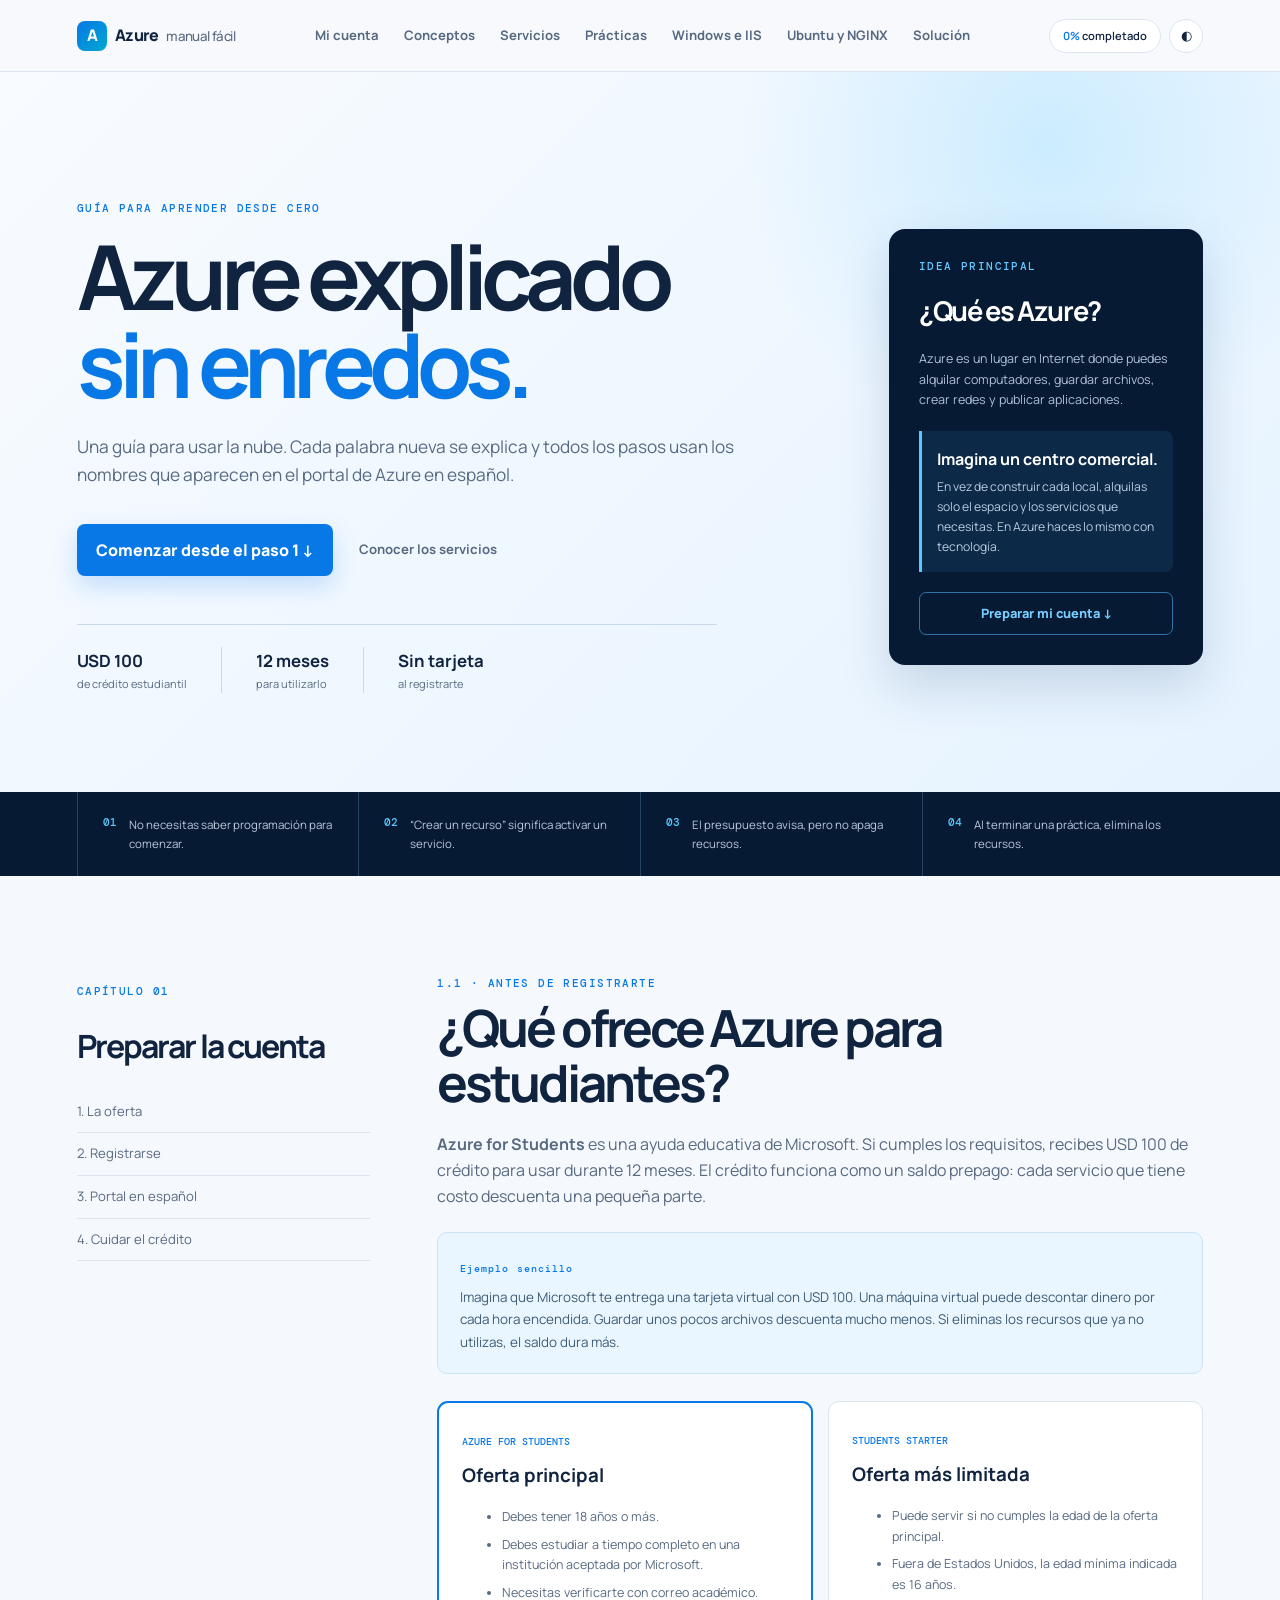
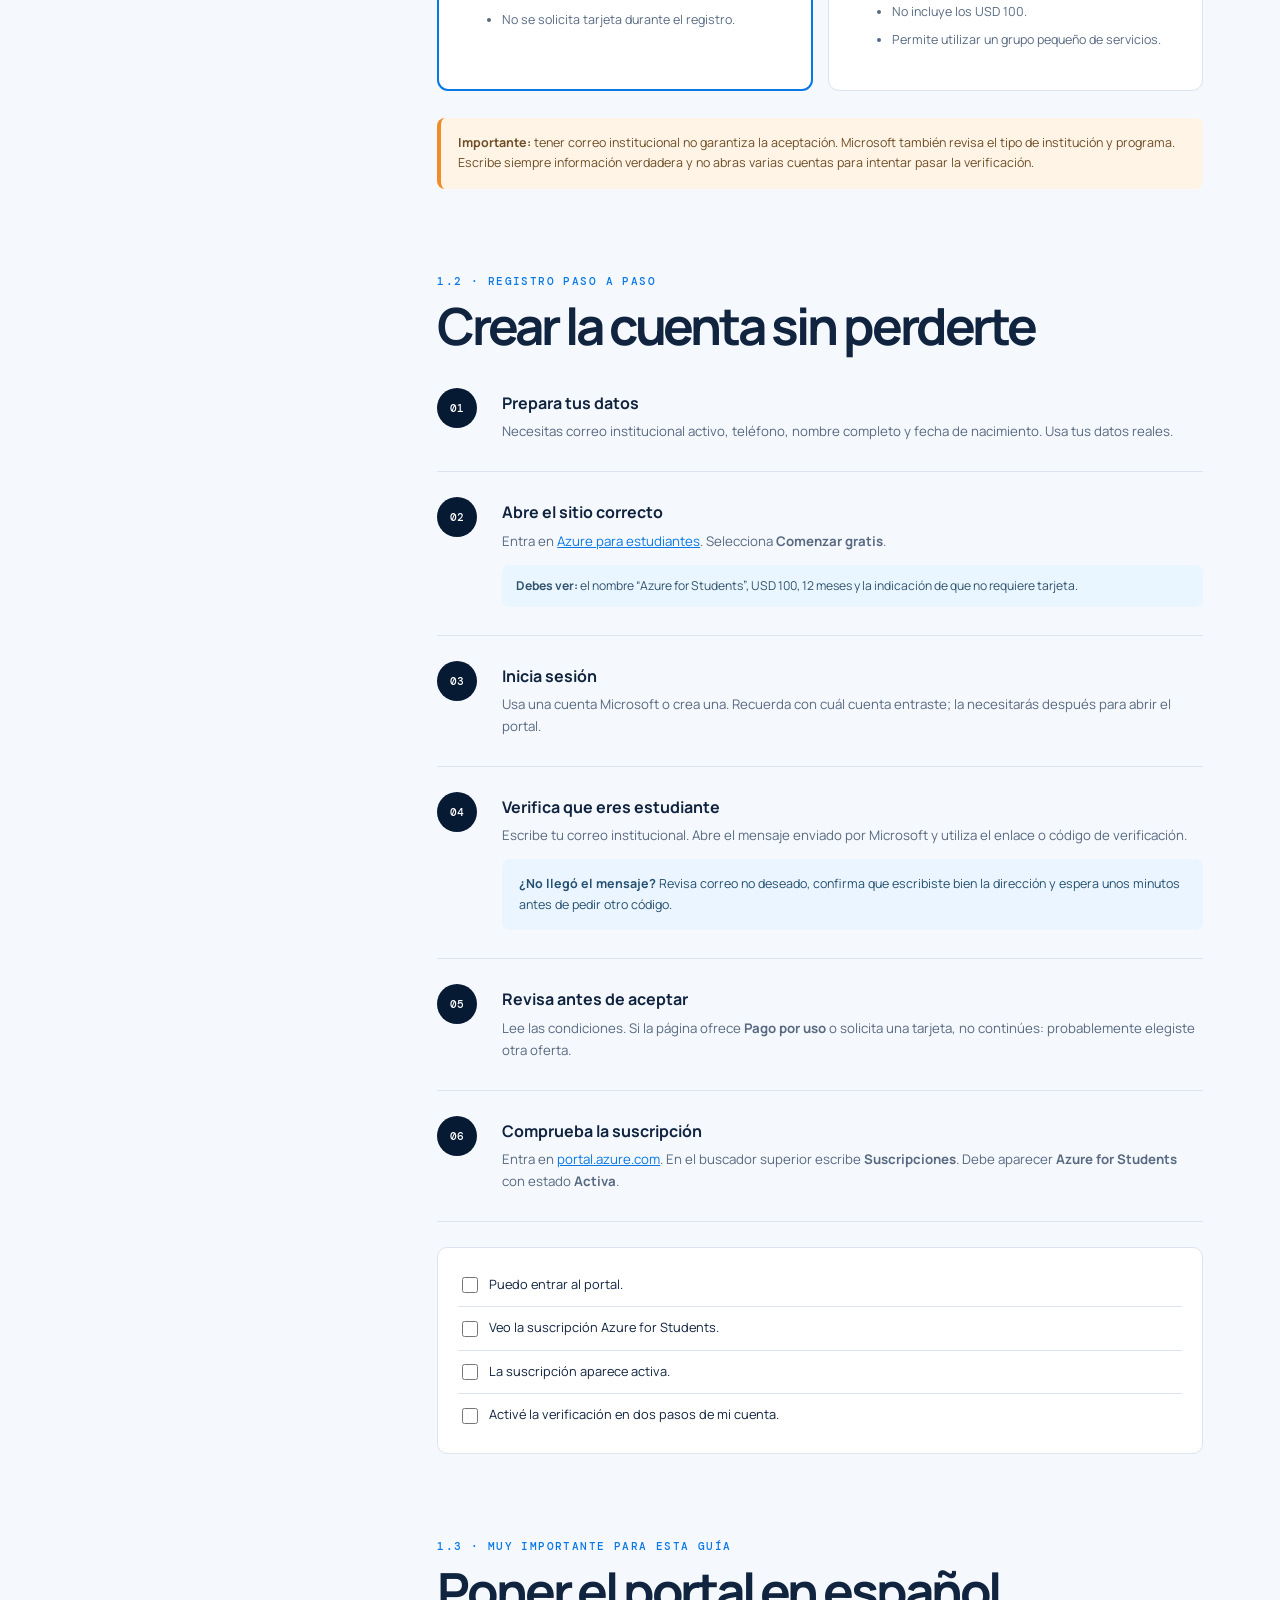
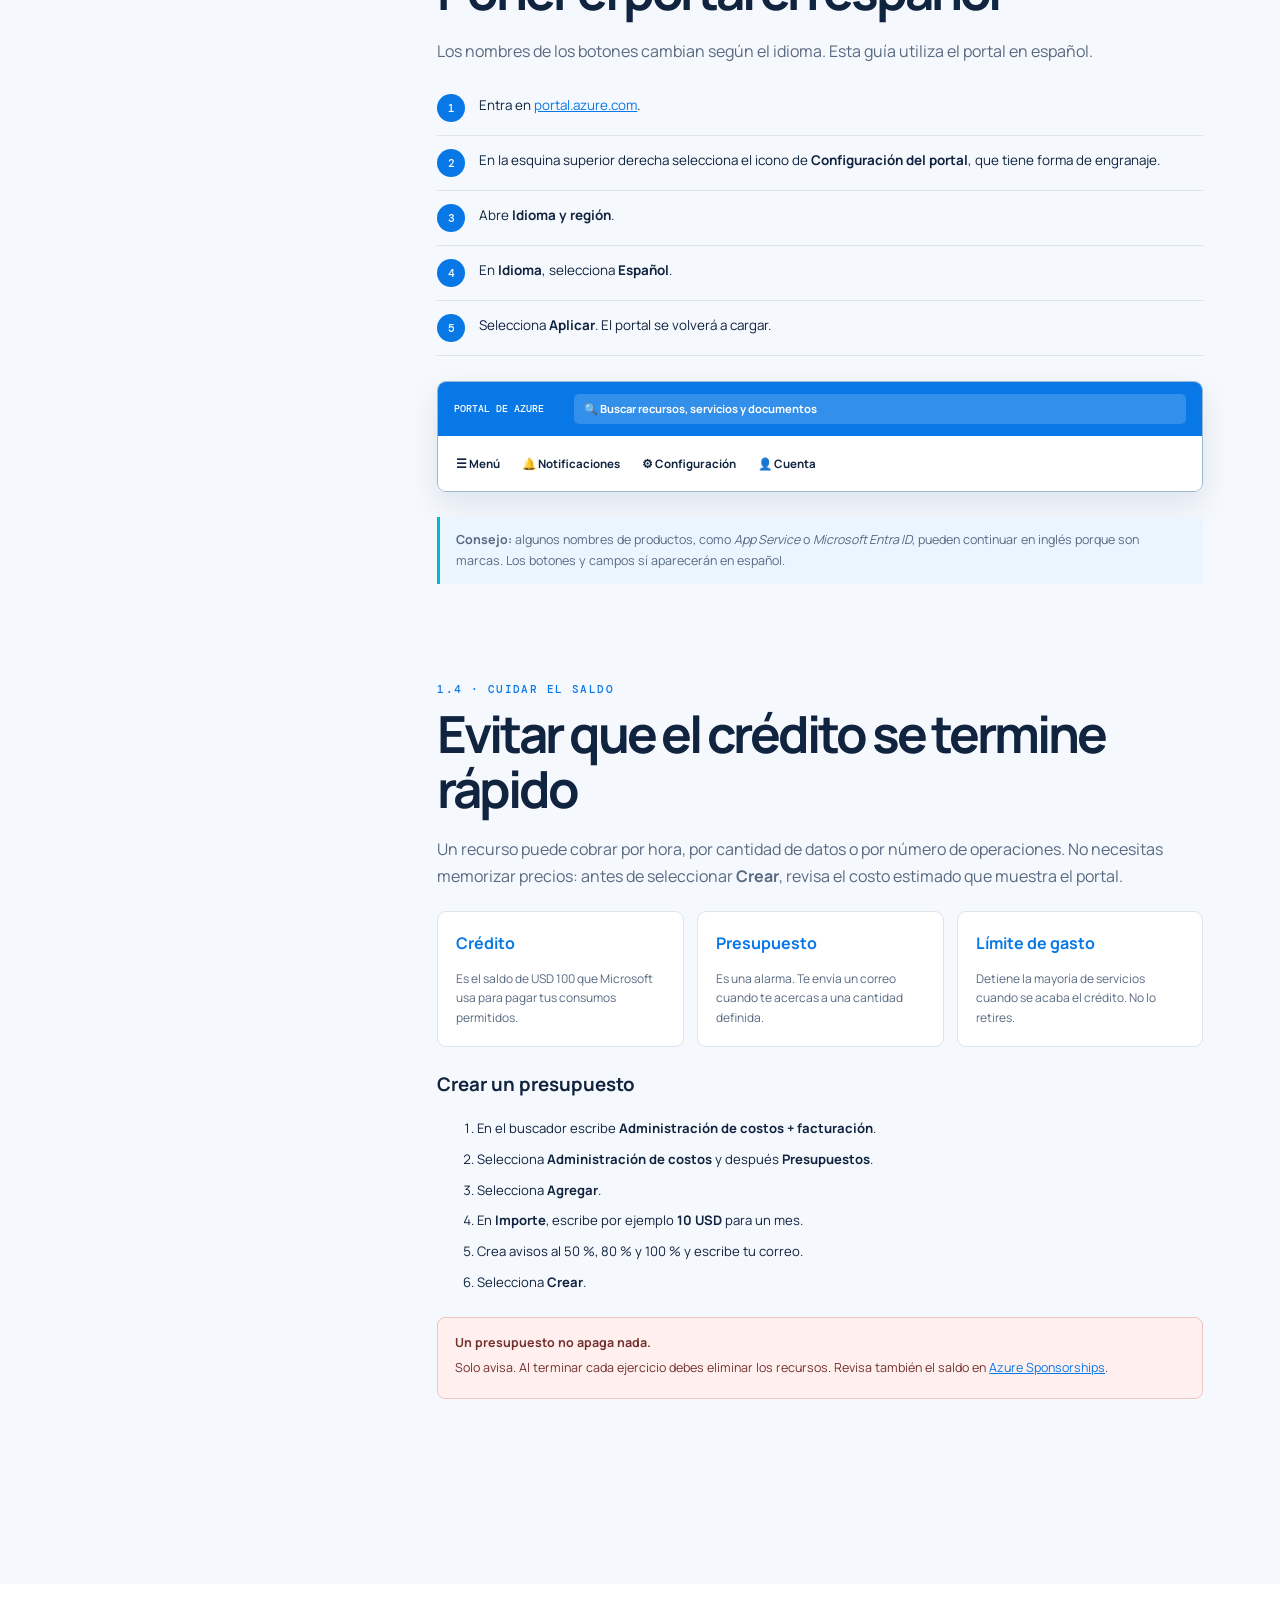
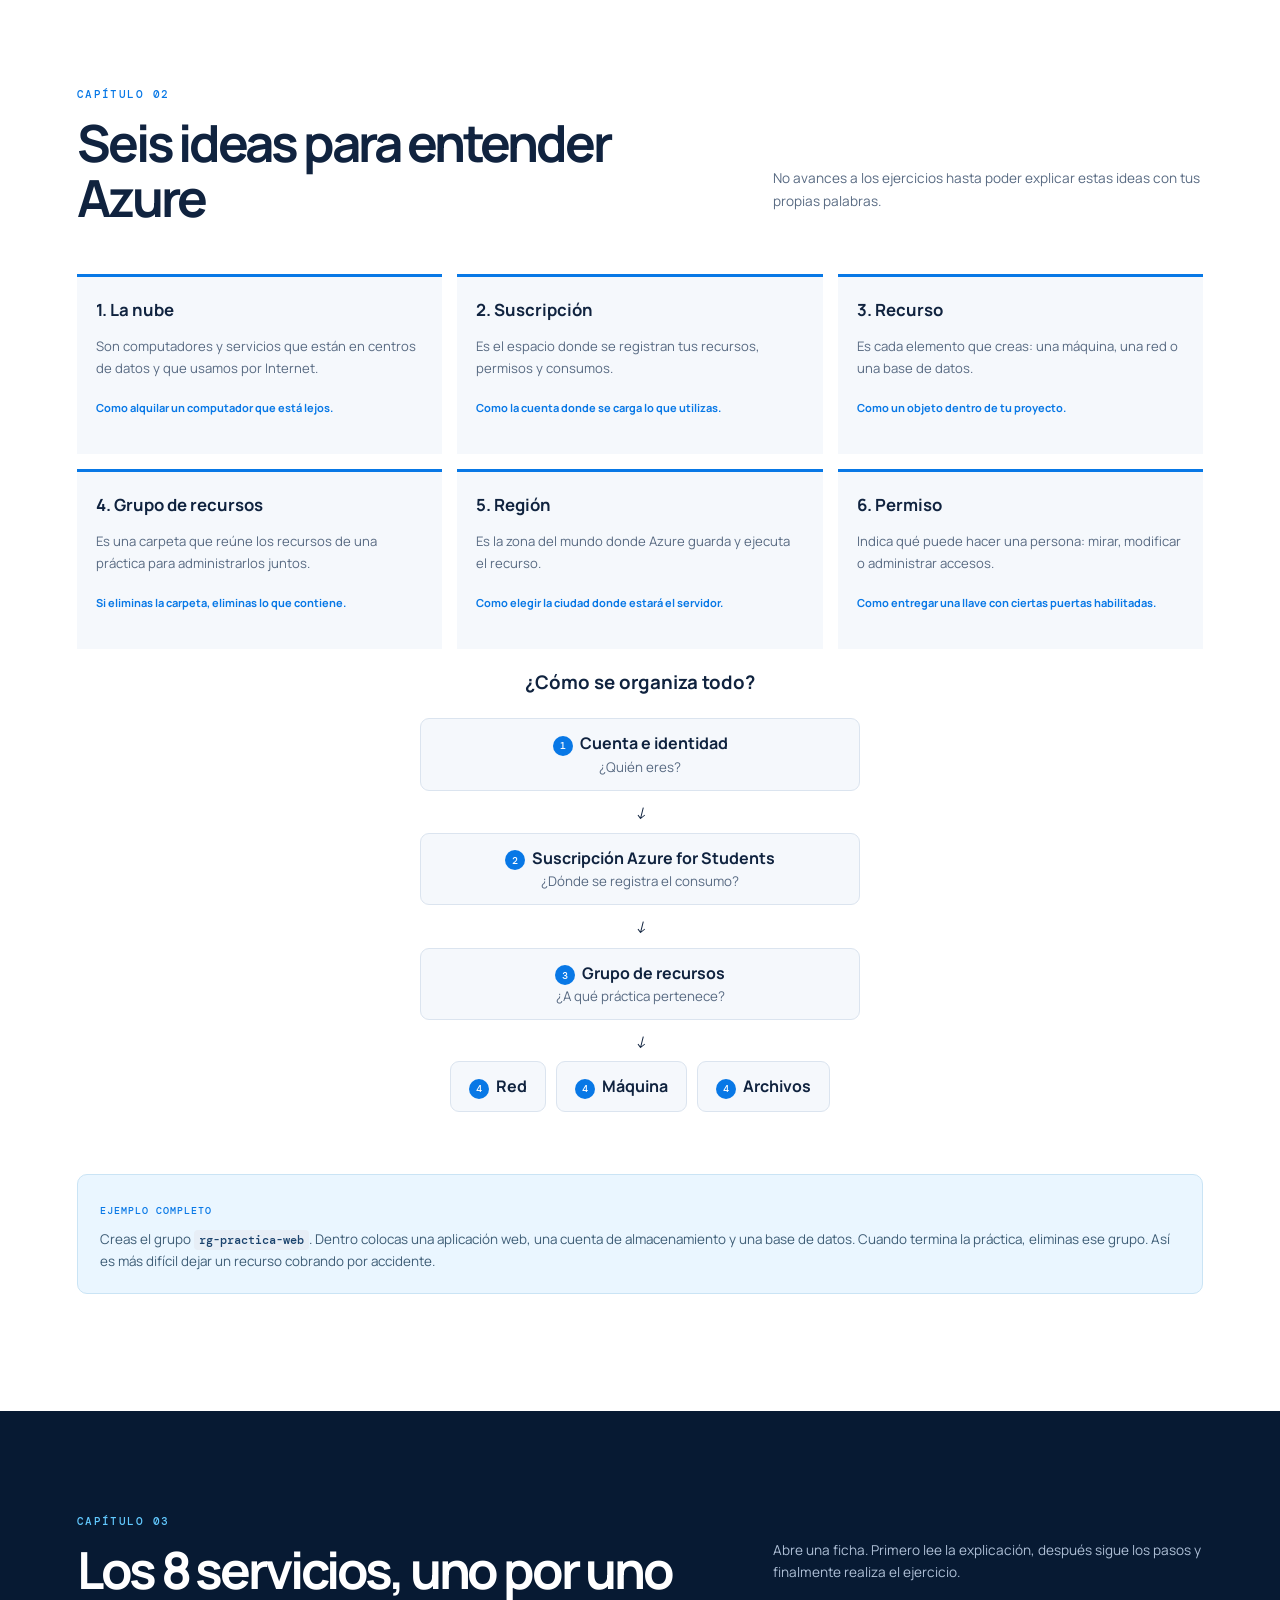
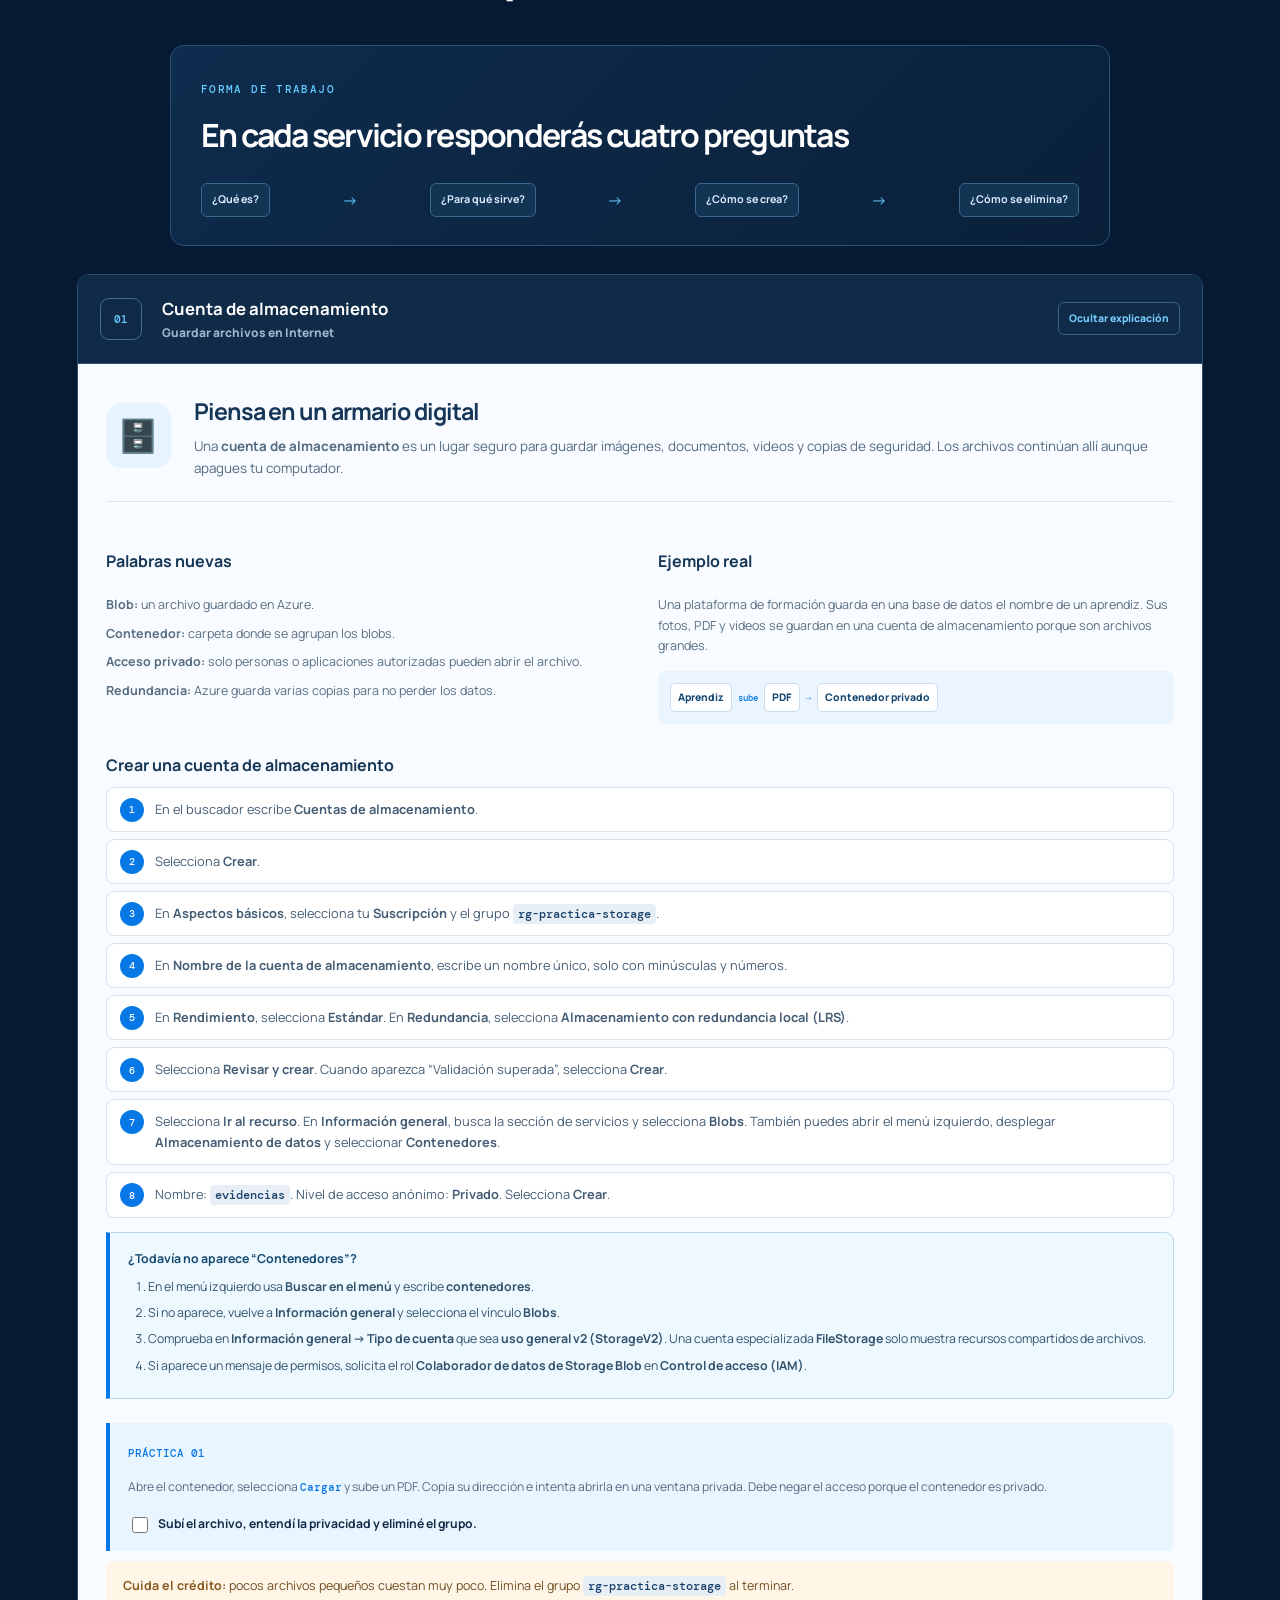
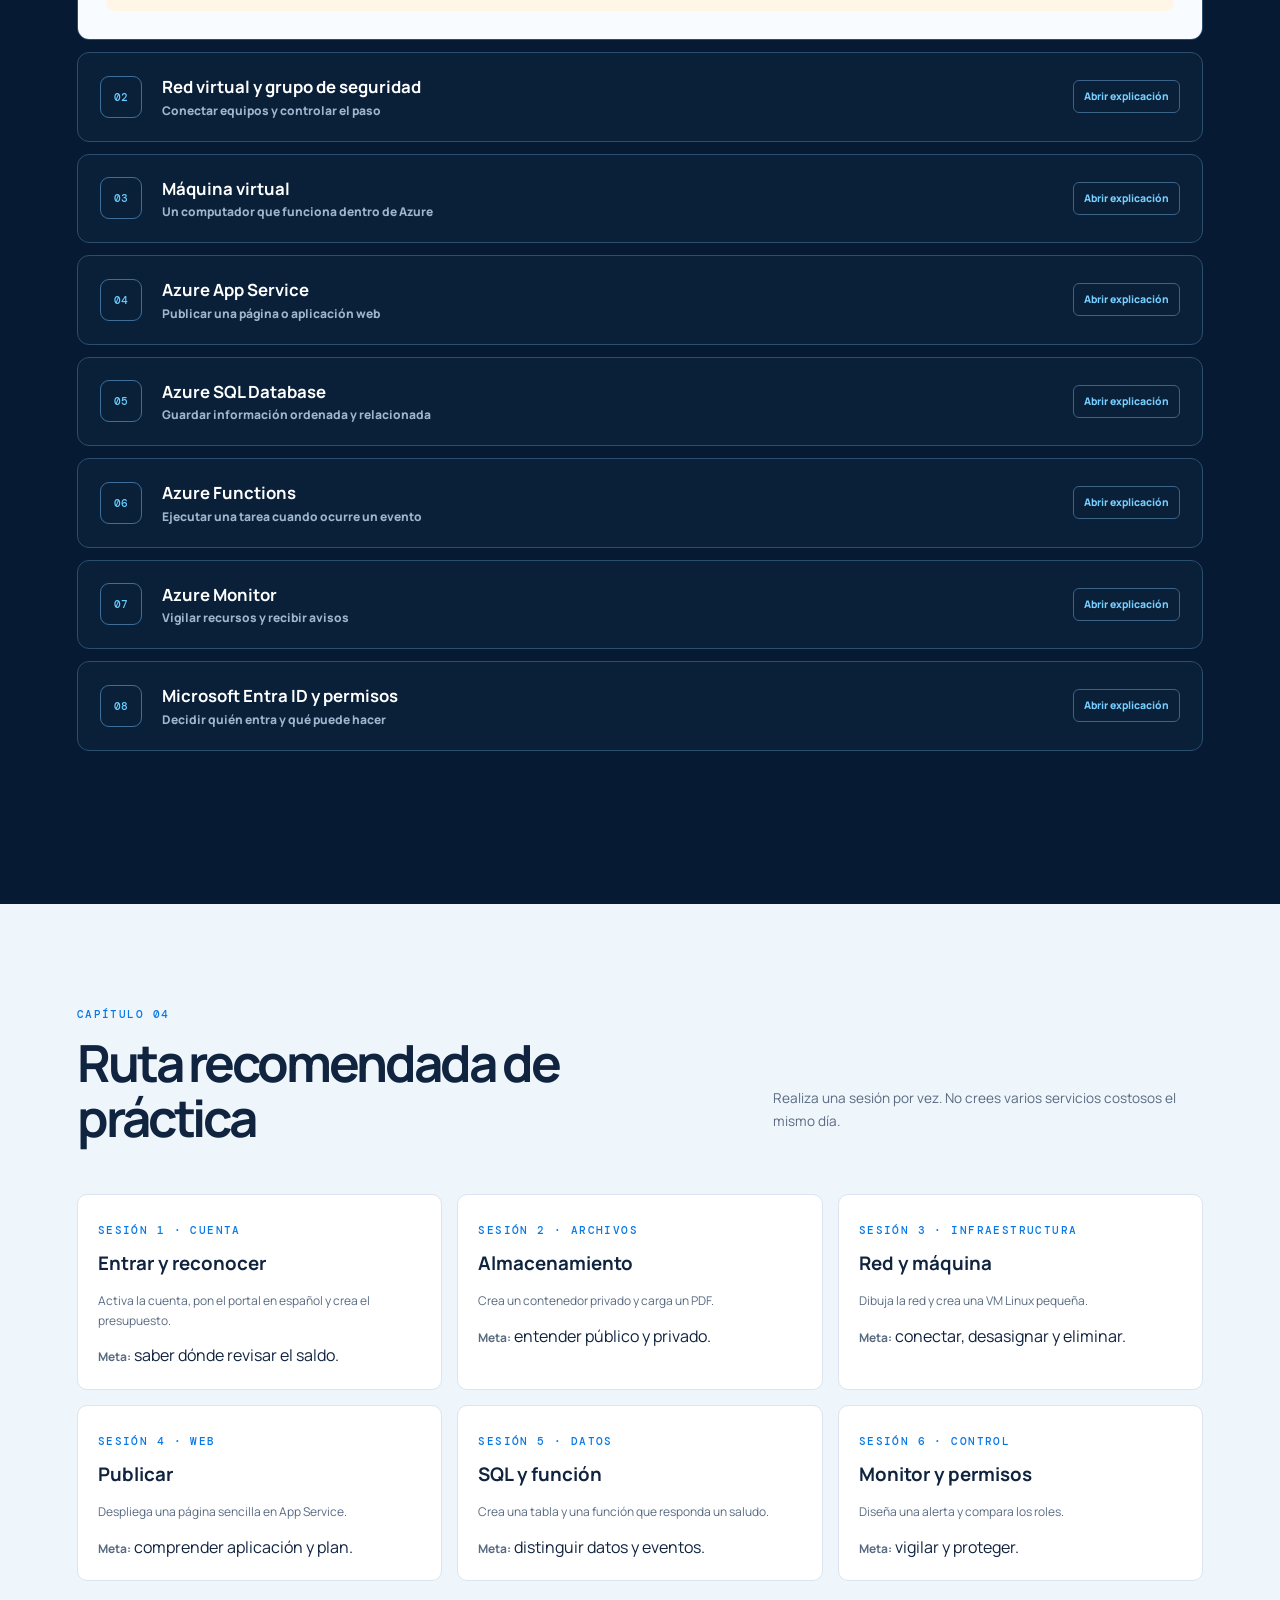
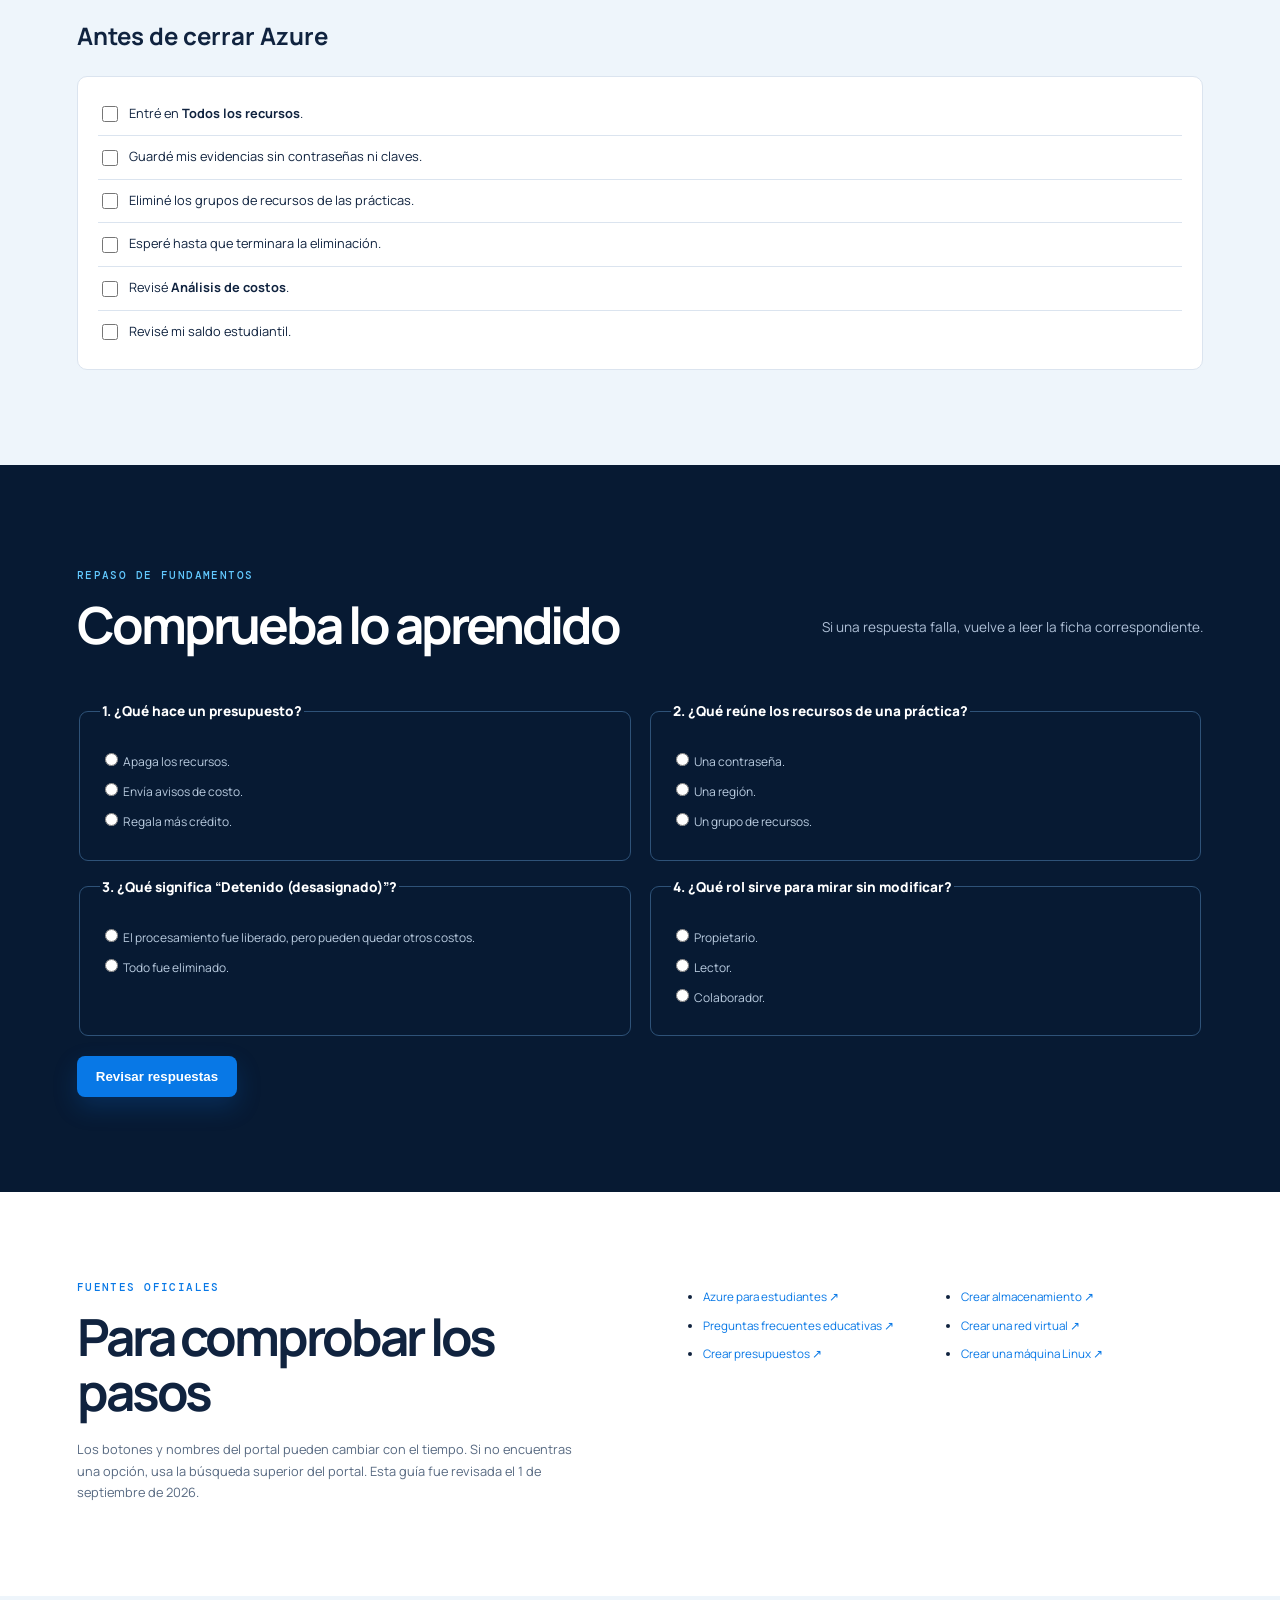
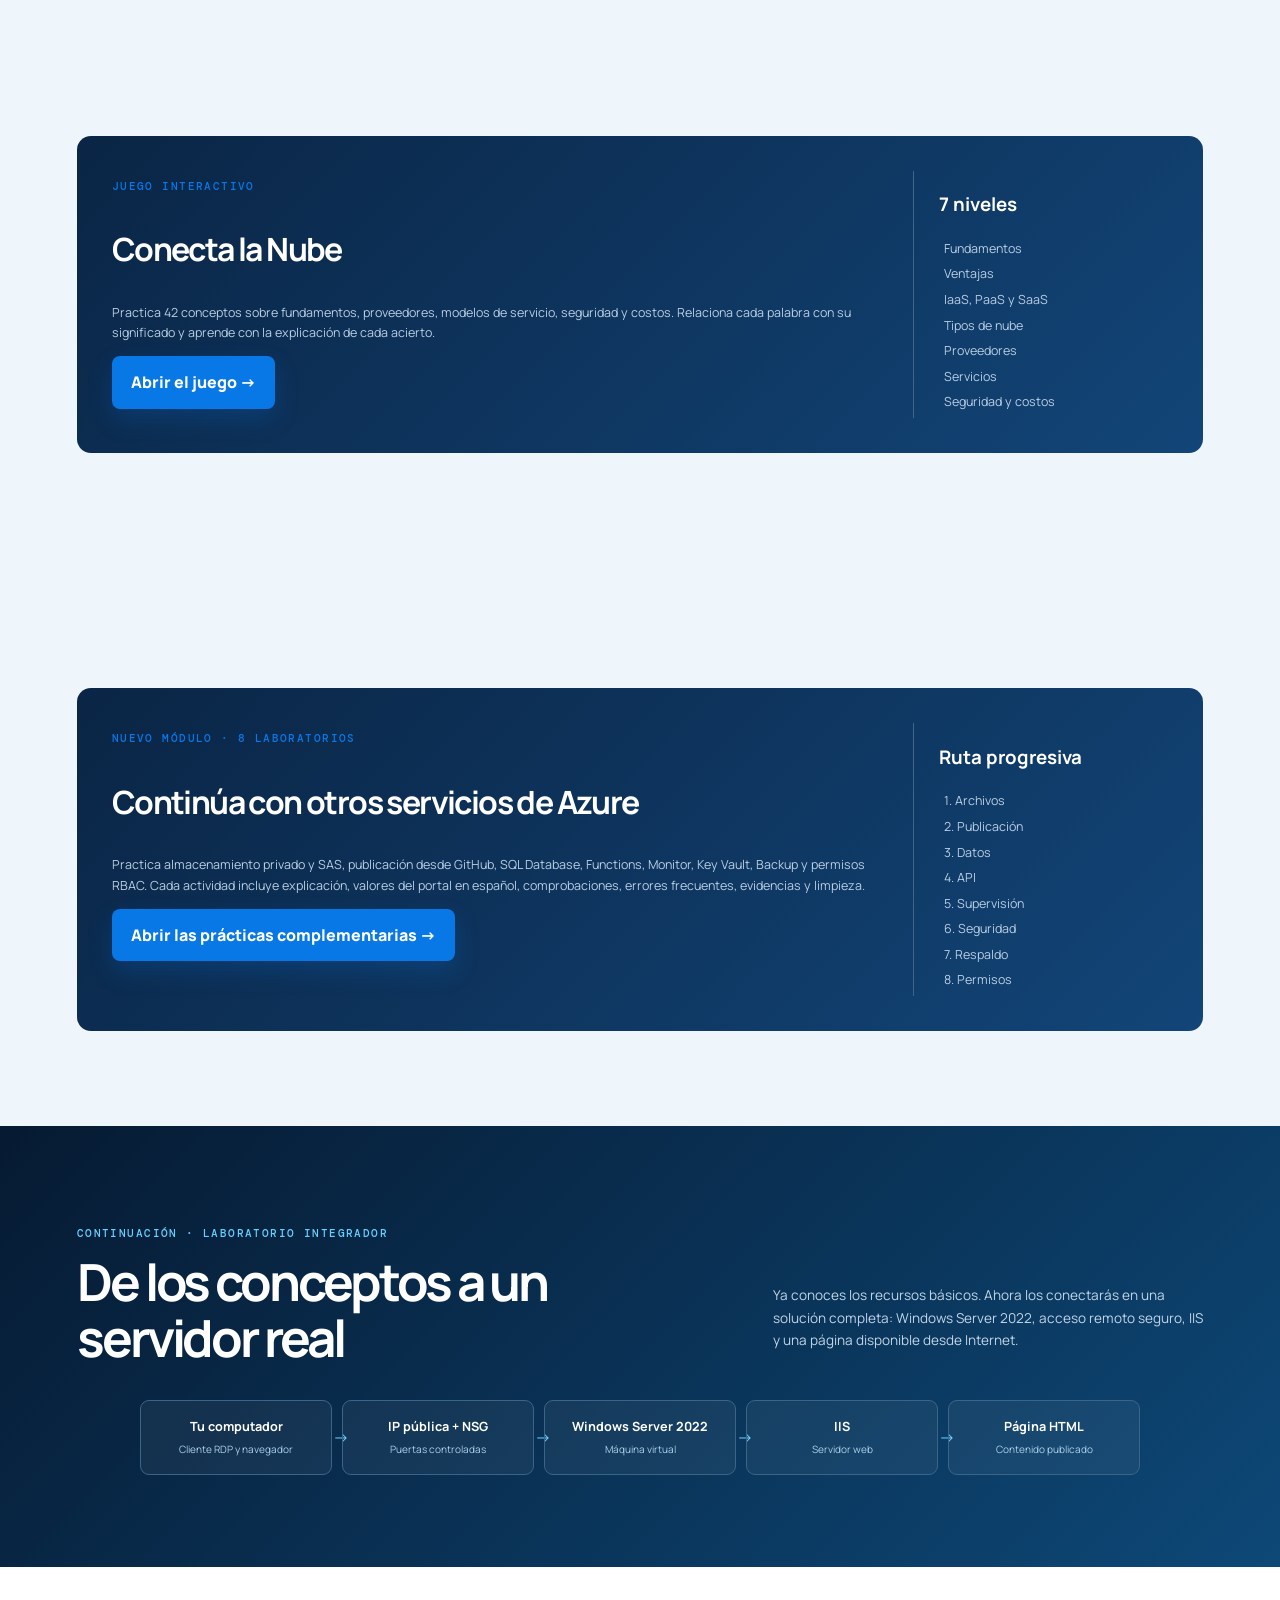
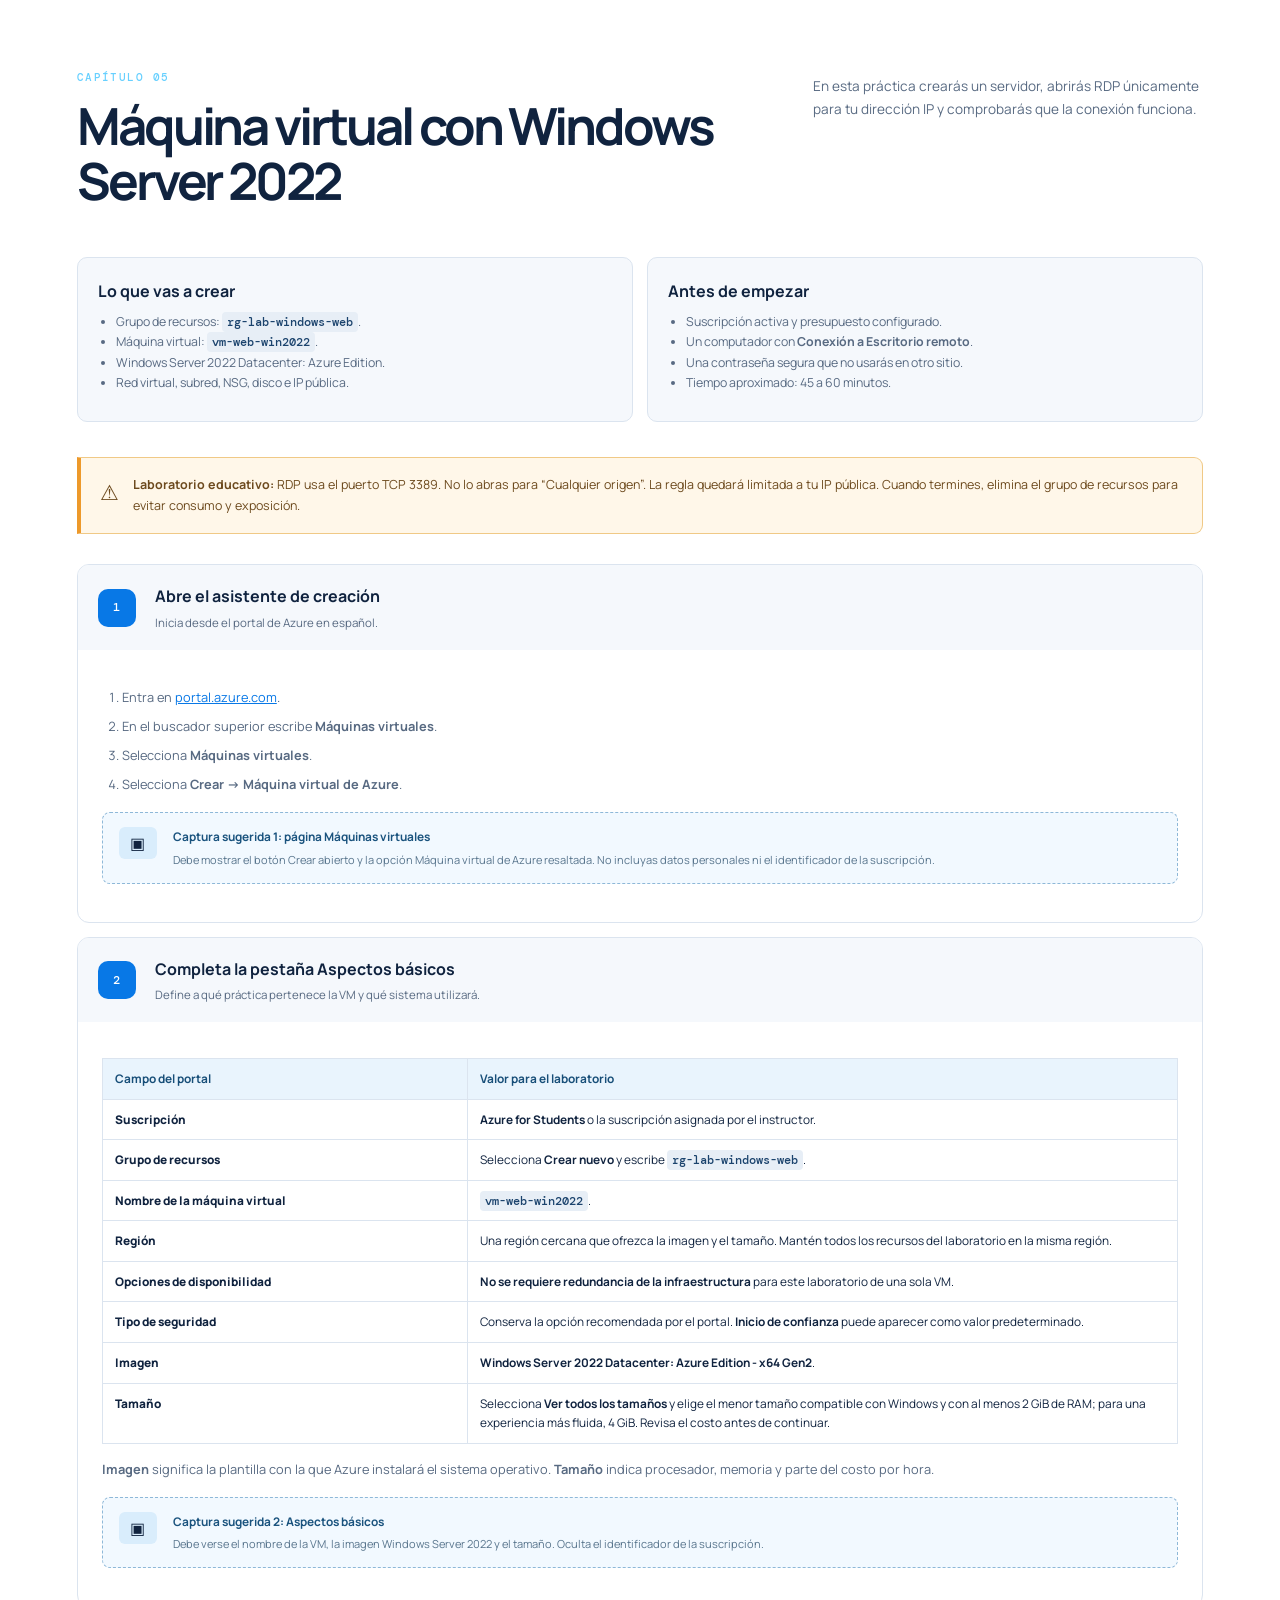
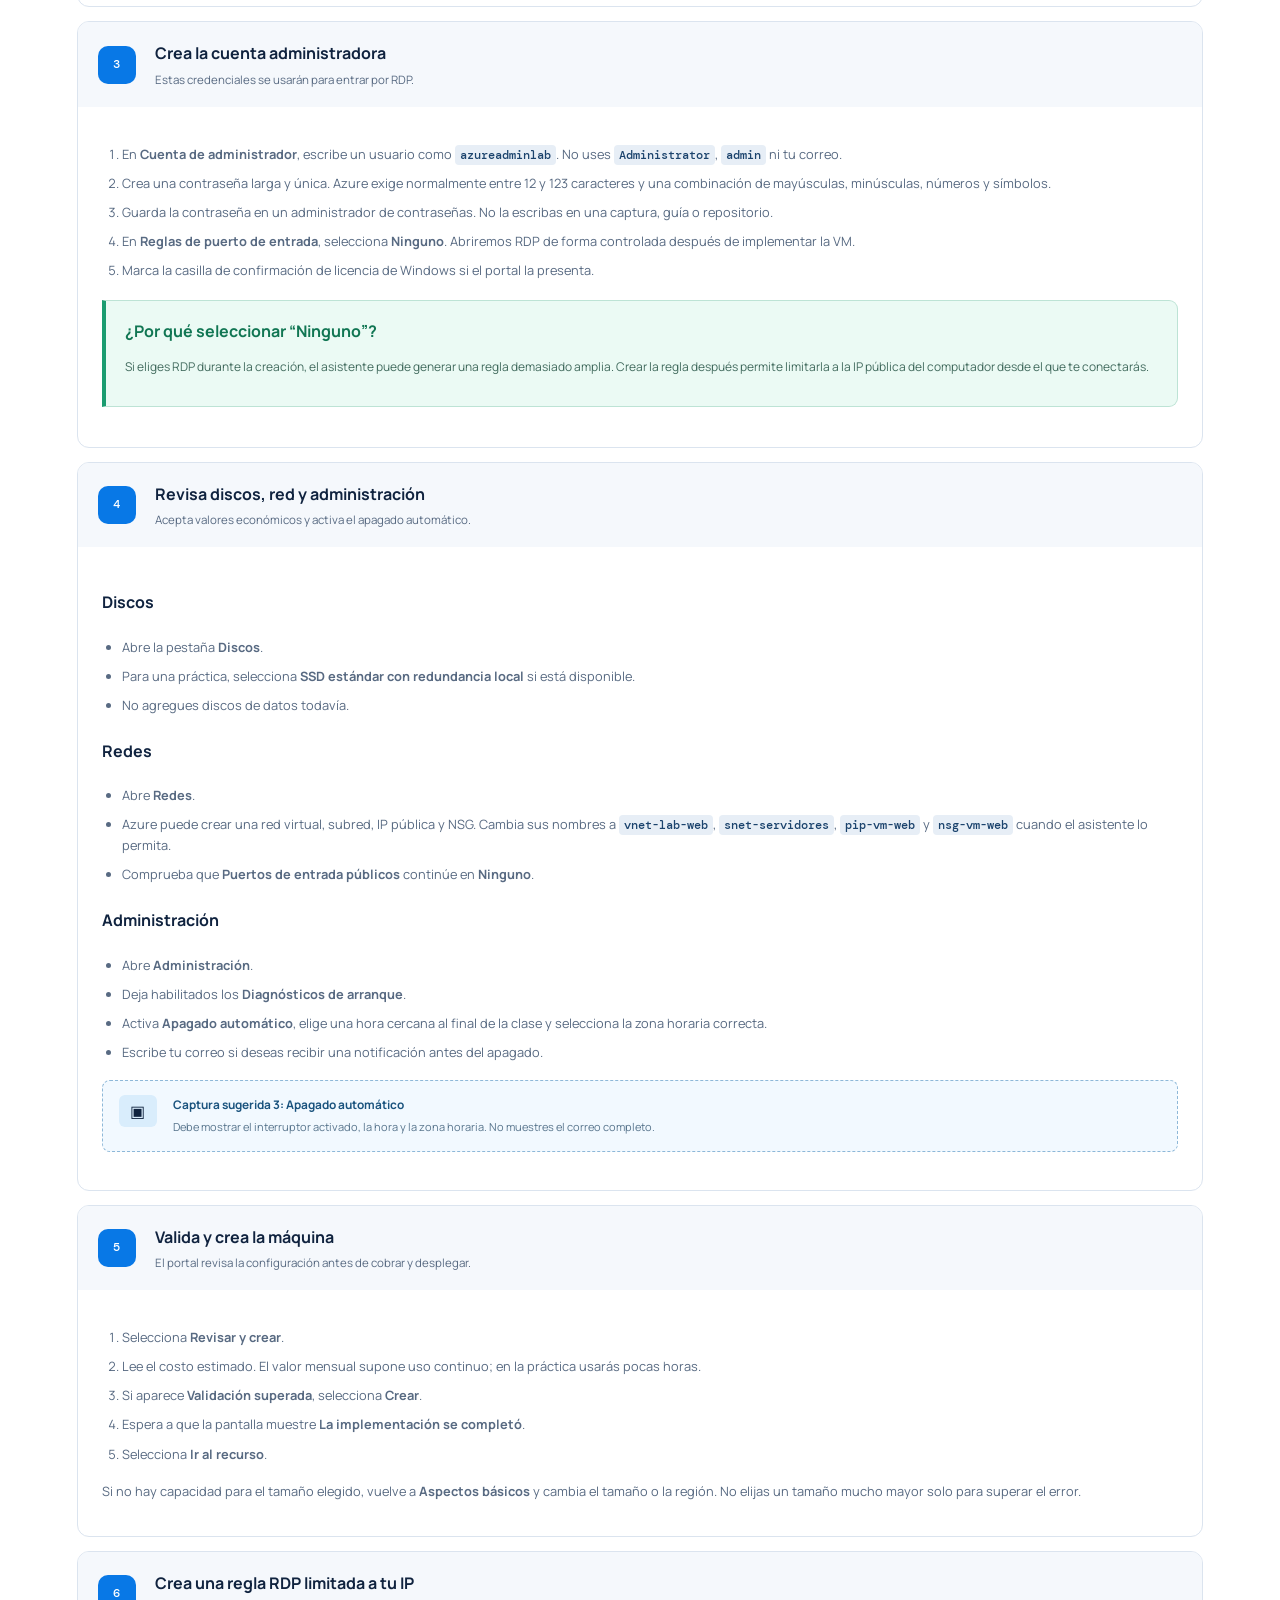
==== commit 6b965ad8: "Añade laboratorios complementarios de Azure" ====
--- a/index.html
+++ b/index.html
@@ -9,7 +9,7 @@
 </head>
 <body>
 <a class="skip" href="#contenido">Saltar al contenido</a>
-<header class="topbar"><a class="brand" href="#inicio"><span class="brand-mark">A</span><span>Azure <small>manual fácil</small></span></a><nav><a href="#cuenta">Mi cuenta</a><a href="#conceptos">Conceptos</a><a href="#servicios">Servicios</a><a href="#windows-server">Windows e IIS</a><a href="#ubuntu-nginx">Ubuntu y NGINX</a><a href="#servicios-solucion">Solución</a></nav><div class="top-actions"><button id="progressBtn" class="progress-chip"><span id="progressText">0%</span> completado</button><button id="theme" aria-label="Cambiar entre tema claro y oscuro">◐</button></div></header>
+<header class="topbar"><a class="brand" href="#inicio"><span class="brand-mark">A</span><span>Azure <small>manual fácil</small></span></a><nav><a href="#cuenta">Mi cuenta</a><a href="#conceptos">Conceptos</a><a href="#servicios">Servicios</a><a href="practicas-servicios.html">Prácticas</a><a href="#windows-server">Windows e IIS</a><a href="#ubuntu-nginx">Ubuntu y NGINX</a><a href="#servicios-solucion">Solución</a></nav><div class="top-actions"><button id="progressBtn" class="progress-chip"><span id="progressText">0%</span> completado</button><button id="theme" aria-label="Cambiar entre tema claro y oscuro">◐</button></div></header>
 
 <main id="contenido">
   <section class="hero" id="inicio"><div class="hero-copy"><div class="eyebrow">GUÍA PARA APRENDER DESDE CERO</div><h1>Azure explicado<br><em>sin enredos.</em></h1><p class="lead">Una guía para usar la nube. Cada palabra nueva se explica y todos los pasos usan los nombres que aparecen en el portal de Azure en español.</p><div class="hero-actions"><a class="button" href="#cuenta">Comenzar desde el paso 1 ↓</a><a class="ghost-link" href="#servicios">Conocer los servicios</a></div><div class="fact-row"><div><strong>USD 100</strong><span>de crédito estudiantil</span></div><div><strong>12 meses</strong><span>para utilizarlo</span></div><div><strong>Sin tarjeta</strong><span>al registrarte</span></div></div></div><aside class="hero-panel"><div class="panel-label">IDEA PRINCIPAL</div><h2>¿Qué es Azure?</h2><p>Azure es un lugar en Internet donde puedes alquilar computadores, guardar archivos, crear redes y publicar aplicaciones.</p><div class="simple-analogy"><b>Imagina un centro comercial.</b><span>En vez de construir cada local, alquilas solo el espacio y los servicios que necesitas. En Azure haces lo mismo con tecnología.</span></div><a class="panel-button" href="#cuenta">Preparar mi cuenta ↓</a></aside></section>
@@ -55,6 +55,7 @@
 
   <section class="sources-section"><div><span>FUENTES OFICIALES</span><h2>Para comprobar los pasos</h2><p>Los botones y nombres del portal pueden cambiar con el tiempo. Si no encuentras una opción, usa la búsqueda superior del portal. Esta guía fue revisada el 1 de septiembre de 2026.</p></div><ul><li><a href="https://azure.microsoft.com/es-es/free/students/" target="_blank" rel="noopener">Azure para estudiantes ↗</a></li><li><a href="https://learn.microsoft.com/es-es/azure/education-hub/faq" target="_blank" rel="noopener">Preguntas frecuentes educativas ↗</a></li><li><a href="https://learn.microsoft.com/es-es/azure/cost-management-billing/costs/tutorial-acm-create-budgets" target="_blank" rel="noopener">Crear presupuestos ↗</a></li><li><a href="https://learn.microsoft.com/es-es/azure/storage/common/storage-account-create" target="_blank" rel="noopener">Crear almacenamiento ↗</a></li><li><a href="https://learn.microsoft.com/es-es/azure/virtual-network/manage-virtual-network" target="_blank" rel="noopener">Crear una red virtual ↗</a></li><li><a href="https://learn.microsoft.com/es-es/azure/virtual-machines/linux/quick-create-portal" target="_blank" rel="noopener">Crear una máquina Linux ↗</a></li></ul></section>
   <section class="labs"><div class="final-project"><div><span>JUEGO INTERACTIVO</span><h2>Conecta la Nube</h2><p>Practica 42 conceptos sobre fundamentos, proveedores, modelos de servicio, seguridad y costos. Relaciona cada palabra con su significado y aprende con la explicación de cada acierto.</p><a class="button" href="juego.html">Abrir el juego →</a></div><div class="rubric"><h3>7 niveles</h3><p>Fundamentos</p><p>Ventajas</p><p>IaaS, PaaS y SaaS</p><p>Tipos de nube</p><p>Proveedores</p><p>Servicios</p><p>Seguridad y costos</p></div></div></section>
+  <section class="labs"><div class="final-project"><div><span>NUEVO MÓDULO · 8 LABORATORIOS</span><h2>Continúa con otros servicios de Azure</h2><p>Practica almacenamiento privado y SAS, publicación desde GitHub, SQL Database, Functions, Monitor, Key Vault, Backup y permisos RBAC. Cada actividad incluye explicación, valores del portal en español, comprobaciones, errores frecuentes, evidencias y limpieza.</p><a class="button" href="practicas-servicios.html">Abrir las prácticas complementarias →</a></div><div class="rubric"><h3>Ruta progresiva</h3><p>1. Archivos</p><p>2. Publicación</p><p>3. Datos</p><p>4. API</p><p>5. Supervisión</p><p>6. Seguridad</p><p>7. Respaldo</p><p>8. Permisos</p></div></div></section>
   <section class="advanced-bridge"><div class="section-head light"><div><span>CONTINUACIÓN · LABORATORIO INTEGRADOR</span><h2>De los conceptos a un servidor real</h2></div><p>Ya conoces los recursos básicos. Ahora los conectarás en una solución completa: Windows Server 2022, acceso remoto seguro, IIS y una página disponible desde Internet.</p></div><div class="solution-line" aria-label="Flujo de la solución"><div><b>Tu computador</b><small>Cliente RDP y navegador</small></div><div><b>IP pública + NSG</b><small>Puertas controladas</small></div><div><b>Windows Server 2022</b><small>Máquina virtual</small></div><div><b>IIS</b><small>Servidor web</small></div><div><b>Página HTML</b><small>Contenido publicado</small></div></div></section>
 
   <section class="advanced-section" id="windows-server"><div class="section-head"><div><span>CAPÍTULO 05</span><h2>Máquina virtual con Windows Server 2022</h2></div><p>En esta práctica crearás un servidor, abrirás RDP únicamente para tu dirección IP y comprobarás que la conexión funciona.</p></div>
@@ -166,10 +167,10 @@
 sudo ss -lntp | grep ':80'
 curl -I http://localhost</code></div><div class="terminal-result"><b>Resultado esperado</b><span><code>active</code> · <code>enabled</code> · sintaxis correcta · puerto 80 en <code>LISTEN</code> · respuesta <code>HTTP/1.1 200 OK</code>.</span></div><div class="shot"><span>▣</span><div><b>Captura sugerida 13: NGINX funcionando</b><small>Muestra las comprobaciones, sin incluir direcciones que no sean necesarias.</small></div></div></div></article>
 
-      <article class="advanced-step"><header><div><h3>Activa el firewall UFW de Ubuntu</h3><p>El NSG protege la red de Azure; UFW protege el sistema operativo.</p></div></header><div class="step-body"><p>Antes de activar UFW, reemplaza <code>TU_IP_PUBLICA</code> por la misma dirección permitida en el NSG. Mantén abierta la sesión SSH actual.</p><div class="command-box"><small>REGLAS DENTRO DE UBUNTU</small><code>sudo ufw allow proto tcp from TU_IP_PUBLICA to any port 22
-sudo ufw allow 'Nginx HTTP'
-sudo ufw enable
-sudo ufw status verbose</code></div><table class="field-table"><thead><tr><th>Capa</th><th>Regla administrativa</th><th>Regla web</th></tr></thead><tbody><tr><td>NSG de Azure</td><td>22 desde tu IP/32</td><td>80 desde Cualquiera</td></tr><tr><td>UFW de Ubuntu</td><td>22 desde tu IP</td><td>Perfil Nginx HTTP</td></tr></tbody></table><ol><li>Sin cerrar la primera sesión, abre otra terminal.</li><li>Repite la conexión SSH para comprobar que la regla no te bloqueó.</li><li>Solo cuando la segunda conexión funcione, cierra la primera con <code>exit</code>.</li></ol><div class="safety-banner"><span>⚠</span><p>Si escribiste una IP incorrecta y UFW bloquea SSH, abre la VM en el portal y usa <b>Operaciones → Ejecutar comando → RunShellScript</b> para ejecutar <code>sudo ufw disable</code>. Corrige las reglas y vuelve a activarlo.</p></div></div></article>
+      <article class="advanced-step"><header><div><h3>Activa el firewall UFW de Ubuntu</h3><p>El NSG decide quién puede llegar a la VM; UFW decide qué servicios acepta Ubuntu.</p></div></header><div class="step-body"><p>Para esta práctica, deja que el <b>NSG limite SSH a tu IP pública</b> y permite en UFW los dos servicios necesarios. Esta combinación es más sencilla y evita bloquear accidentalmente al aprendiz.</p><div class="command-box"><small>CONFIGURACIÓN RECOMENDADA Y COMPROBADA</small><code>sudo ufw allow 22/tcp
+sudo ufw allow 80/tcp
+sudo ufw --force enable
+sudo ufw status verbose</code></div><table class="field-table"><thead><tr><th>Capa</th><th>Regla administrativa</th><th>Regla web</th></tr></thead><tbody><tr><td>NSG de Azure</td><td>TCP 22 solamente desde tu IP pública/32</td><td>TCP 80 desde Cualquiera</td></tr><tr><td>UFW de Ubuntu</td><td>Permitir 22/tcp</td><td>Permitir 80/tcp</td></tr><tr><td>Resultado combinado</td><td>Solo tu IP atraviesa las dos capas hasta SSH</td><td>Cualquier visitante puede llegar a NGINX</td></tr></tbody></table><div class="verify-box"><h4>¿Por qué SSH sigue protegido?</h4><p>Una conexión debe ser permitida por <b>las dos capas</b>. Aunque UFW acepte el puerto 22, el NSG de Azure descarta las conexiones que no provengan de la IP pública autorizada.</p></div><ol><li>Mantén abierta la sesión SSH actual.</li><li>En Windows, abre una segunda ventana de PowerShell.</li><li>Ejecuta <code>Test-NetConnection IP_PUBLICA -Port 22</code> y confirma <code>TcpTestSucceeded : True</code>.</li><li>Repite la conexión SSH con la clave <code>.pem</code>.</li><li>Solo cuando la segunda conexión funcione, cierra la primera con <code>exit</code>.</li></ol><div class="safety-banner"><span>⚠</span><p>Si UFW bloquea SSH, abre la VM en el portal y usa <b>Operaciones → Ejecutar comando → RunShellScript</b> para ejecutar <code>sudo ufw disable</code>. Después aplica la configuración recomendada anterior y vuelve a probar.</p></div><details class="trouble"><summary>Opcional avanzado: limitar también UFW a la IP que Ubuntu observa</summary><div><p>No uses la dirección privada de Windows obtenida con <code>ipconfig</code>. Conéctate primero y ejecuta:</p><div class="command-box"><small>IDENTIFICAR EL ORIGEN REAL</small><code>echo $SSH_CONNECTION</code></div><p>La primera dirección que aparezca es la IP de origen que Ubuntu realmente está recibiendo. Crea la regla específica reemplazando <code>IP_OBSERVADA</code>:</p><div class="command-box"><small>REGLA ESTRICTA OPCIONAL</small><code>sudo ufw allow from IP_OBSERVADA to any port 22 proto tcp</code></div><ol><li>Sin cerrar la sesión actual, comprueba SSH desde una segunda ventana de PowerShell.</li><li>Si la conexión funciona, elimina la regla general con <code>sudo ufw delete allow 22/tcp</code>.</li><li>Comprueba el resultado con <code>sudo ufw status numbered</code>.</li></ol><p>Si cambias de red o tu proveedor cambia la IP pública, tendrás que actualizar tanto el NSG como esta regla de UFW.</p></div></details></div></article>
 
       <article class="advanced-step"><header><div><h3>Publica tu propia página</h3><p>NGINX busca el contenido predeterminado en <code>/var/www/html</code>.</p></div></header><div class="step-body"><ol><li>Conectado por SSH, guarda una copia de la página inicial:</li></ol><div class="command-box"><small>COPIA DE SEGURIDAD</small><code>sudo cp /var/www/html/index.nginx-debian.html /var/www/html/index.nginx-debian.html.bak</code></div><ol start="2"><li>Abre un archivo nuevo con el editor sencillo <code>nano</code>:</li></ol><div class="command-box"><small>EDITAR EL SITIO</small><code>sudo nano /var/www/html/index.html</code></div><p>Pega el siguiente contenido. Cambia “Nombre del aprendiz” por tu nombre:</p><div class="command-box"><small>HTML DE PRÁCTICA</small><code>&lt;!doctype html&gt;
 &lt;html lang="es"&gt;
@@ -197,13 +198,14 @@
 sudo systemctl reload nginx
 curl http://localhost</code></div><p>No hace falta reiniciar la VM. <code>reload</code> vuelve a leer la configuración sin interrumpir conexiones activas.</p></div></article>
 
+      <article class="advanced-step"><header><div><h3>Sube archivos y carpetas con Cyberduck</h3><p>Método gráfico recomendado para trabajar desde Windows sin escribir el contenido con nano.</p></div></header><div class="step-body"><p><b>Cyberduck</b> es un programa que permite arrastrar archivos desde tu computador hasta Ubuntu. Usaremos <b>SFTP</b>, una forma segura de transferir archivos mediante la misma conexión SSH. Por eso utiliza el puerto <b>22</b>, la IP pública, el usuario y la clave <code>.pem</code> que ya probaste.</p><div class="verify-box"><h4>Antes de comenzar</h4><p>Comprueba primero que puedes entrar desde PowerShell con <code>ssh -i</code>. Si ese comando funciona, la VM, el puerto 22, el usuario y la clave están correctos.</p></div><div class="safety-banner"><span>✓</span><p>Selecciona siempre <b>SFTP (SSH File Transfer Protocol)</b>. No selecciones FTP y no abras el puerto 21 en Azure ni en UFW.</p></div><h4>1. Conecta Cyberduck con la VM</h4><ol><li>Descarga Cyberduck desde su <a href="https://cyberduck.io/download/" target="_blank" rel="noopener">sitio oficial ↗</a> e instálalo en Windows.</li><li>Abre el programa y selecciona <b>Nueva conexión</b>.</li><li>Completa los campos como se muestra a continuación.</li></ol><table class="field-table"><thead><tr><th>Campo en Cyberduck</th><th>Valor que debes escribir</th></tr></thead><tbody><tr><td>Tipo de conexión</td><td><b>SFTP (SSH File Transfer Protocol)</b></td></tr><tr><td>Servidor</td><td>La <b>Dirección IP pública</b> de la VM, sin <code>http://</code></td></tr><tr><td>Puerto</td><td><code>22</code></td></tr><tr><td>Nombre de usuario</td><td><code>azureuser</code>, o el usuario administrador que creaste</td></tr><tr><td>Contraseña</td><td>Déjala vacía si la VM fue creada con clave SSH</td></tr><tr><td>Clave privada SSH</td><td>Selecciona el archivo <code>clave-ubuntu-web.pem</code> guardado en tu computador</td></tr></tbody></table><ol start="4"><li>Selecciona <b>Conectar</b>.</li><li>La primera vez aparecerá la huella del servidor. Verifica que el servidor corresponda a la IP de tu VM y acepta la conexión.</li><li>Al entrar verás la carpeta personal del usuario, normalmente <code>/home/azureuser</code>.</li></ol><div class="shot"><span>▣</span><div><b>Captura sugerida: conexión SFTP en Cyberduck</b><small>Muestra el protocolo SFTP, el puerto 22 y el nombre del usuario. Oculta parte de la IP y la ubicación completa de la clave.</small></div></div><h4>2. Sube el sitio a una carpeta segura</h4><ol><li>En Cyberduck selecciona <b>Archivo → Nueva carpeta</b> y llámala <code>mi-sitio</code>.</li><li>Ábrela y arrastra desde el Explorador de archivos tu <code>index.html</code> y las carpetas de imágenes, estilos o scripts.</li><li>Espera a que termine la transferencia. Cyberduck mostrará los elementos dentro de <code>/home/azureuser/mi-sitio</code>.</li><li>Regresa a la conexión SSH de PowerShell y copia el sitio a la carpeta que publica NGINX.</li></ol><div class="command-box"><small>COPIAR EL SITIO A NGINX</small><code>sudo cp -a /home/azureuser/mi-sitio/. /var/www/html/&#10;sudo find /var/www/html -type d -exec chmod 755 {} \;&#10;sudo find /var/www/html -type f -exec chmod 644 {} \;&#10;sudo nginx -t&#10;sudo systemctl reload nginx</code></div><p>Si tu usuario no se llama <code>azureuser</code>, cambia esa parte de la ruta por tu nombre de usuario. El punto después de <code>mi-sitio/</code> hace que también se copien todos los archivos y subcarpetas.</p><h4>3. Entiende dónde aparecerá cada archivo</h4><table class="field-table"><thead><tr><th>Archivo en Ubuntu</th><th>Dirección que abre el visitante</th></tr></thead><tbody><tr><td><code>/var/www/html/index.html</code></td><td><code>http://IP_PUBLICA/</code></td></tr><tr><td><code>/var/www/html/imagenes/logo.png</code></td><td><code>http://IP_PUBLICA/imagenes/logo.png</code></td></tr><tr><td><code>/var/www/html/proyecto/index.html</code></td><td><code>http://IP_PUBLICA/proyecto/</code></td></tr></tbody></table><p>NGINX toma <code>/var/www/html</code> como la raíz pública. Una carpeta dentro de ella se convierte en otra parte de la dirección web.</p><details class="trouble"><summary>Alternativa para el laboratorio: cargar directamente en /var/www/html</summary><div><p>Normalmente un usuario común no puede escribir en <code>/var/www/html</code>. Para una VM de práctica individual puedes darle permiso al usuario antes de arrastrar allí los archivos:</p><div class="command-box"><small>PERMISO DE LABORATORIO</small><code>sudo chown -R azureuser:www-data /var/www/html&#10;sudo find /var/www/html -type d -exec chmod 755 {} \;&#10;sudo find /var/www/html -type f -exec chmod 644 {} \;</code></div><p>Si tu usuario tiene otro nombre, reemplaza <code>azureuser</code> en el primer comando. Después actualiza Cyberduck y abre <code>/var/www/html</code>. Esta opción es cómoda para aprender; en un servidor de producción conviene conservar permisos más estrictos y usar un proceso de despliegue controlado.</p></div></details><details class="trouble"><summary>Cyberduck dice “El servidor rechazó la clave” o pide contraseña</summary><div><ol><li>Prueba de nuevo en PowerShell: <code>ssh -i "$env:USERPROFILE\Downloads\clave-ubuntu-web.pem" azureuser@IP_PUBLICA</code>.</li><li>Si PowerShell tampoco entra, revisa la IP pública, el usuario, la regla 22 del NSG y el archivo de clave.</li><li>Si PowerShell sí entra, en Cyberduck confirma <b>SFTP</b>, el mismo usuario y la misma clave privada <code>.pem</code>.</li><li>Deja la contraseña vacía. No selecciones un archivo terminado en <code>.pub</code>, porque ese contiene la clave pública.</li><li>Cierra la conexión guardada y crea una nueva para evitar que Cyberduck reutilice datos incorrectos.</li></ol></div></details><details class="trouble"><summary>Subí el archivo, pero no aparece en el navegador</summary><div><ol><li>Confirma que el archivo principal se llame exactamente <code>index.html</code> y esté en <code>/var/www/html</code>.</li><li>Si tiene otro nombre, por ejemplo <code>pagina.html</code>, abre <code>http://IP_PUBLICA/pagina.html</code>.</li><li>Ejecuta <code>sudo nginx -t</code>, <code>sudo systemctl reload nginx</code> y <code>curl -I http://localhost</code>.</li><li>Abre la dirección con <code>http://</code> y actualiza el navegador con <b>Ctrl + F5</b>.</li><li>Si aparecen textos sin diseño o faltan imágenes, revisa que también hayas subido las carpetas CSS, JavaScript e imágenes conservando sus nombres.</li></ol></div></details><div class="advanced-check"><label><input type="checkbox" data-task> Subí archivos o carpetas con Cyberduck y confirmé que NGINX los publica.</label></div><p class="source-note">Ayuda oficial: <a href="https://docs.cyberduck.io/protocols/sftp/" target="_blank" rel="noopener">SFTP y autenticación con clave privada en Cyberduck ↗</a>.</p></div></article>
       <article class="advanced-step"><header><div><h3>Comprueba el acceso público por IP</h3><p>Esta prueba debe hacerse fuera de Ubuntu para representar a un visitante real.</p></div></header><div class="step-body"><ol><li>En el portal, copia la <b>Dirección IP pública</b> de la VM.</li><li>En el navegador de tu computador escribe <code>http://IP_PUBLICA</code>.</li><li>Usa expresamente <code>http://</code>; todavía no se ha configurado HTTPS.</li><li>Abre una ventana privada o de incógnito.</li><li>Desactiva el Wi-Fi de un teléfono y prueba con datos móviles.</li><li>Pide a un compañero que abra la misma dirección mientras la VM esté encendida.</li></ol><div class="public-test"><div><b>El visitante sí necesita</b><span>Un navegador, Internet y la IP pública.</span></div><div><b>El visitante no necesita</b><span>Cuenta de Azure, clave SSH, usuario Linux ni acceso al portal.</span></div></div><div class="verify-box"><h4>Prueba completa</h4><ul><li>NGINX responde localmente con código 200.</li><li>UFW permite el perfil <b>Nginx HTTP</b>.</li><li>El NSG permite TCP 80 desde Cualquiera.</li><li>La página abre desde otra red mediante la IP pública.</li></ul></div><div class="shot"><span>▣</span><div><b>Captura sugerida 14: página pública</b><small>Muestra el sitio personalizado en una ventana privada. Oculta una parte de la IP en la evidencia que vas a compartir.</small></div></div></div></article>
 
       <article class="advanced-step"><header><div><h3>Diagnostica una página que no abre</h3><p>Revisa desde el servidor hacia Internet, una capa a la vez.</p></div></header><div class="step-body"><table class="field-table"><thead><tr><th>Comprobación</th><th>Comando o lugar</th><th>Resultado correcto</th></tr></thead><tbody><tr><td>Estado de la VM</td><td>Portal → Información general</td><td>En ejecución</td></tr><tr><td>Servicio NGINX</td><td><code>systemctl status nginx --no-pager</code></td><td>active (running)</td></tr><tr><td>Configuración</td><td><code>sudo nginx -t</code></td><td>syntax is ok</td></tr><tr><td>Puerto local</td><td><code>sudo ss -lntp | grep ':80'</code></td><td>LISTEN</td></tr><tr><td>Respuesta local</td><td><code>curl -I http://localhost</code></td><td>HTTP 200</td></tr><tr><td>Firewall Ubuntu</td><td><code>sudo ufw status verbose</code></td><td>80 permitido</td></tr><tr><td>Firewall Azure</td><td>NSG → Reglas de entrada</td><td>TCP 80 permitido</td></tr><tr><td>Dirección</td><td>Información general</td><td>Usaste IP pública, no privada</td></tr></tbody></table><p>Si NGINX informa un error, consulta las últimas líneas del registro:</p><div class="command-box"><small>REGISTRO DE ERRORES</small><code>sudo tail -n 30 /var/log/nginx/error.log</code></div><p>Si aparece <b>403 Forbidden</b>, revisa que el archivo sea legible:</p><div class="command-box"><small>PERMISOS DEL ARCHIVO</small><code>sudo chown root:root /var/www/html/index.html
 sudo chmod 644 /var/www/html/index.html
 sudo systemctl reload nginx</code></div></div></article>
 
-      <article class="advanced-step"><header><div><h3>Comprende el límite de HTTP y finaliza</h3><p>Una IP pública permite la demostración, pero no sustituye una publicación segura.</p></div></header><div class="step-body"><div class="http-rules"><div><h4>Práctica con IP y HTTP</h4><p>Es suficiente para demostrar que NGINX funciona. La comunicación no está cifrada: no publiques formularios, contraseñas ni información personal.</p></div><div class="https"><h4>Siguiente paso: dominio y HTTPS</h4><p>Para un sitio real, asigna un dominio, instala un certificado confiable, configura NGINX en 443 y abre HTTPS en NSG y UFW.</p></div></div><ol><li>Guarda las capturas 10 a 14 y la salida de las verificaciones.</li><li>Sal de Ubuntu con <code>exit</code>.</li><li>Si continuarás, usa <b>Detener</b> y espera <b>Detenido (desasignado)</b>.</li><li>Si terminaste, abre <code>rg-lab-ubuntu-web</code> y selecciona <b>Eliminar grupo de recursos</b>.</li><li>Confirma el nombre, espera la eliminación y revisa <b>Administración de costos</b>.</li></ol><div class="shot"><span>▣</span><div><b>Captura sugerida 15: evidencia de seguridad</b><small>Muestra las reglas efectivas del NSG o la salida de UFW. No muestres claves, credenciales ni la IP completa.</small></div></div><div class="advanced-check"><h3>Lista de comprobación de Ubuntu</h3><label><input type="checkbox" data-task> Creé Ubuntu Server 24.04 LTS con una clave SSH.</label><label><input type="checkbox" data-task> Limité el puerto 22 a mi dirección IP.</label><label><input type="checkbox" data-task> Instalé NGINX y confirmé HTTP 200 localmente.</label><label><input type="checkbox" data-task> Configuré UFW sin perder el acceso SSH.</label><label><input type="checkbox" data-task> Publiqué mi HTML y lo abrí desde otra red por la IP pública.</label><label><input type="checkbox" data-task> Detuve o eliminé los recursos y revisé el costo.</label></div></div></article>
+      <article class="advanced-step"><header><div><h3>Comprende el límite de HTTP y finaliza</h3><p>Una IP pública permite la demostración, pero no sustituye una publicación segura.</p></div></header><div class="step-body"><div class="http-rules"><div><h4>Práctica con IP y HTTP</h4><p>Es suficiente para demostrar que NGINX funciona. La comunicación no está cifrada: no publiques formularios, contraseñas ni información personal.</p></div><div class="https"><h4>Siguiente paso: dominio y HTTPS</h4><p>Para un sitio real, asigna un dominio, instala un certificado confiable, configura NGINX en 443 y abre HTTPS en NSG y UFW.</p></div></div><ol><li>Guarda las capturas 10 a 14 y la salida de las verificaciones.</li><li>Sal de Ubuntu con <code>exit</code>.</li><li>Si continuarás, usa <b>Detener</b> y espera <b>Detenido (desasignado)</b>.</li><li>Si terminaste, abre <code>rg-lab-ubuntu-web</code> y selecciona <b>Eliminar grupo de recursos</b>.</li><li>Confirma el nombre, espera la eliminación y revisa <b>Administración de costos</b>.</li></ol><div class="shot"><span>▣</span><div><b>Captura sugerida 15: evidencia de seguridad</b><small>Muestra las reglas efectivas del NSG o la salida de UFW. No muestres claves, credenciales ni la IP completa.</small></div></div><div class="advanced-check"><h3>Lista de comprobación de Ubuntu</h3><label><input type="checkbox" data-task> Creé Ubuntu Server 24.04 LTS con una clave SSH.</label><label><input type="checkbox" data-task> Limité el puerto 22 a mi dirección IP.</label><label><input type="checkbox" data-task> Instalé NGINX y confirmé HTTP 200 localmente.</label><label><input type="checkbox" data-task> Configuré UFW sin perder el acceso SSH.</label><label><input type="checkbox" data-task> Publiqué mi HTML con nano o Cyberduck y lo abrí desde otra red por la IP pública.</label><label><input type="checkbox" data-task> Detuve o eliminé los recursos y revisé el costo.</label></div></div></article>
     </div>
 
     <div class="integration-note"><b>Referencias oficiales:</b> consulta la <a href="https://learn.microsoft.com/es-es/azure/virtual-machines/linux/quick-create-portal" target="_blank" rel="noopener">creación de una VM Linux e instalación de NGINX ↗</a>, la <a href="https://learn.microsoft.com/es-es/azure/virtual-machines/linux-vm-connect" target="_blank" rel="noopener">conexión SSH ↗</a> y la <a href="https://documentation.ubuntu.com/server/how-to/security/firewalls/" target="_blank" rel="noopener">documentación de UFW ↗</a>.</div>
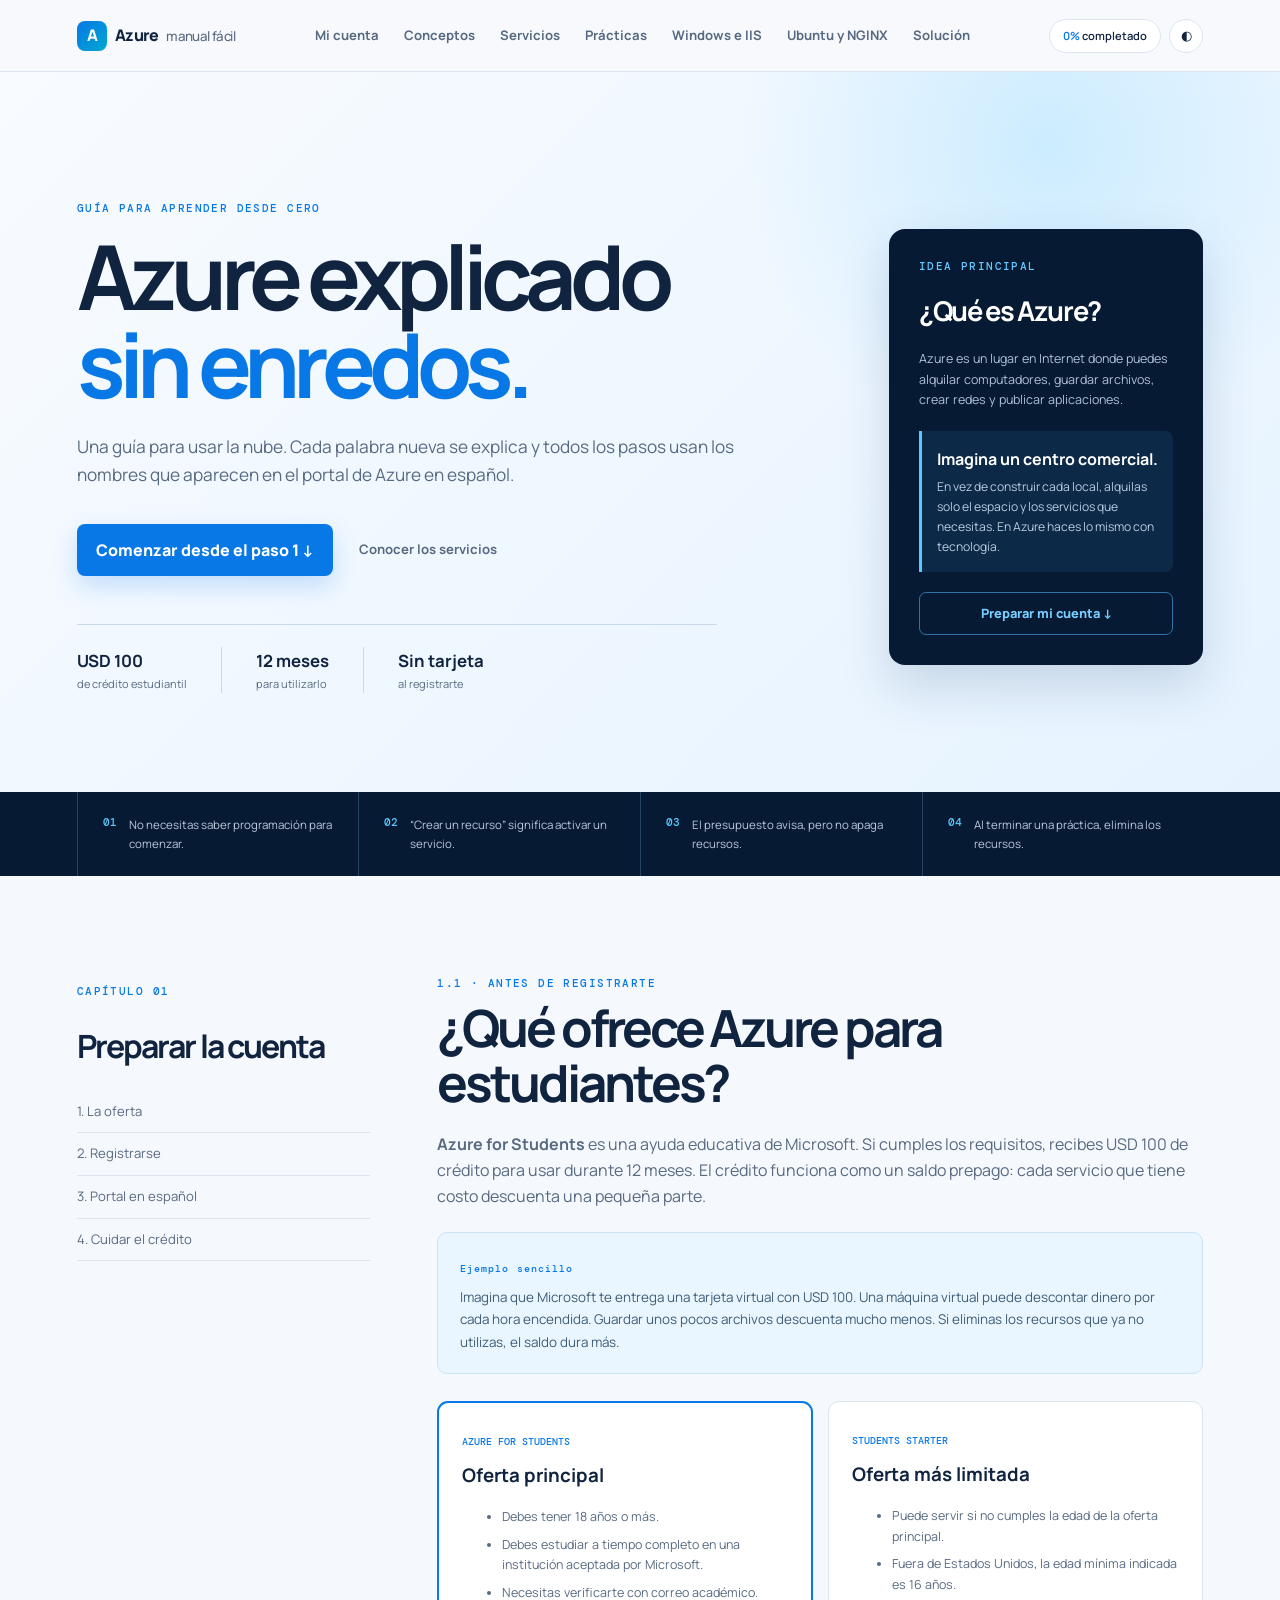
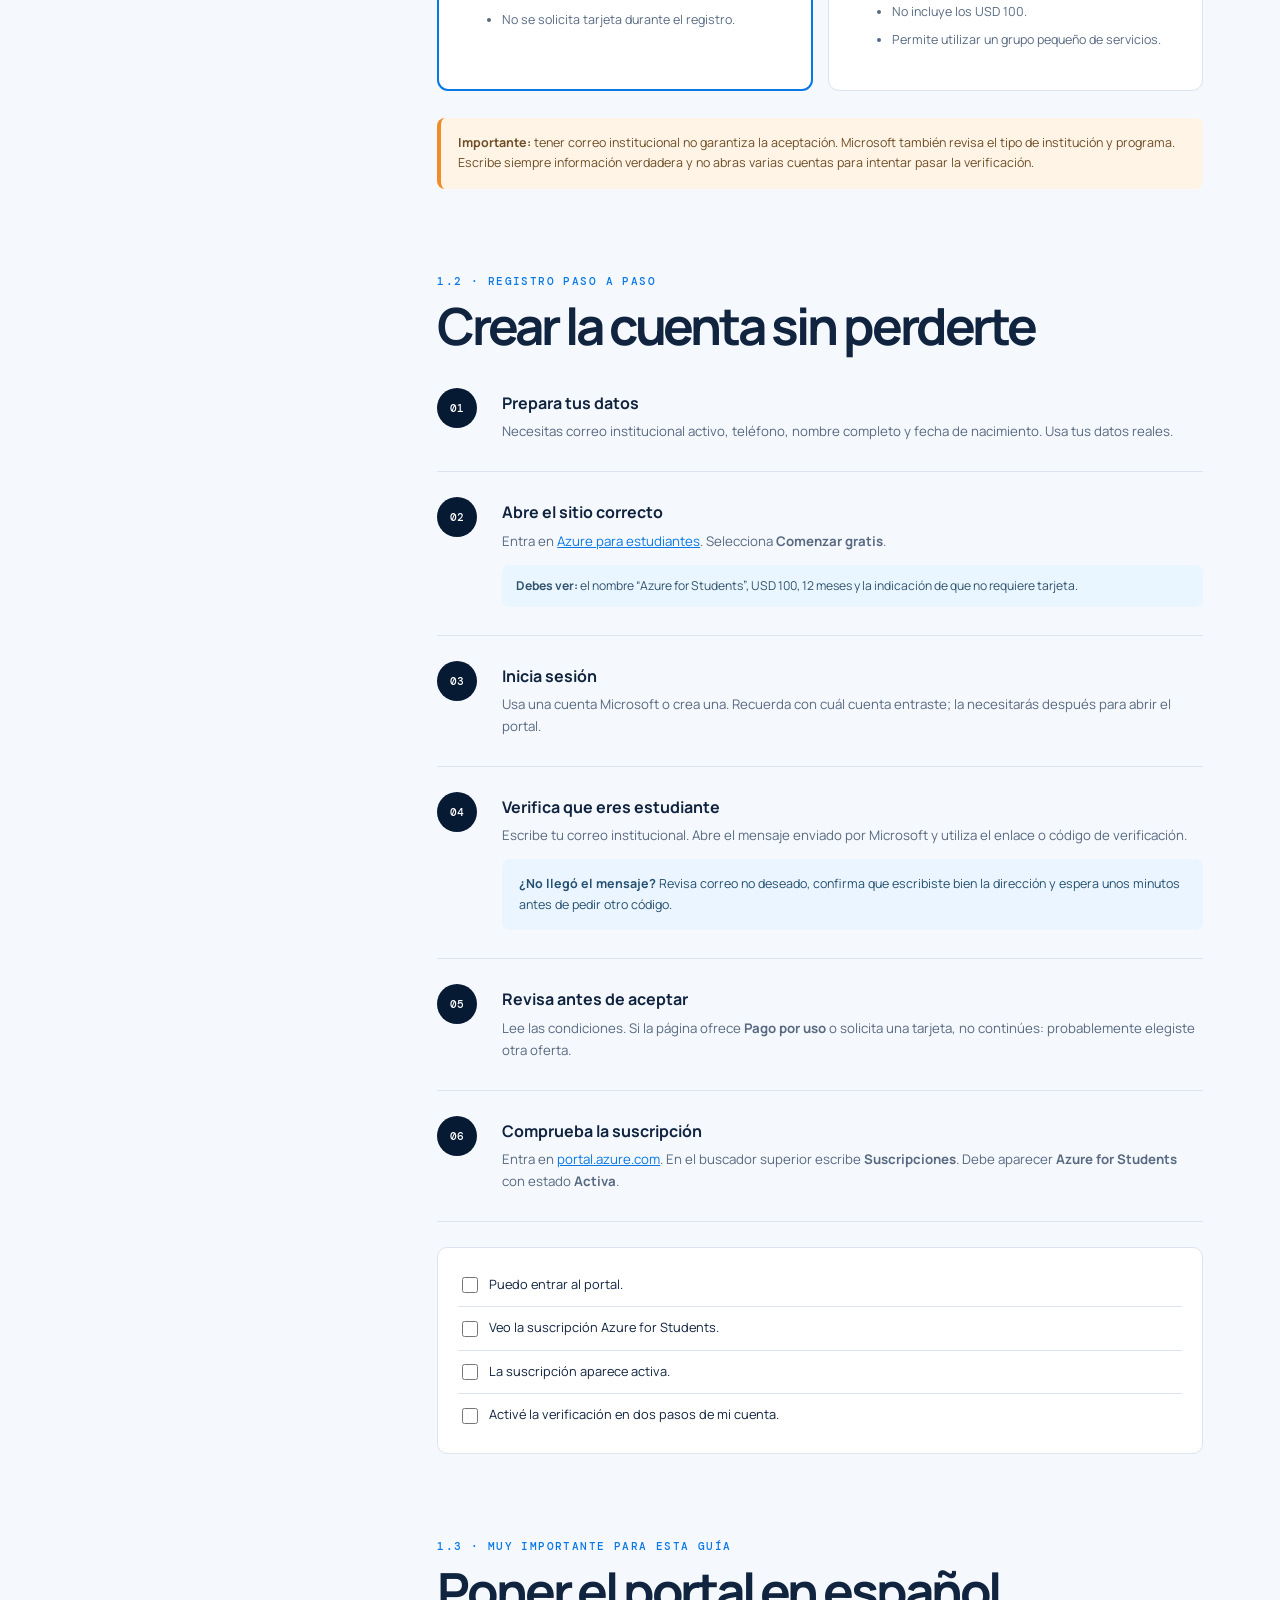
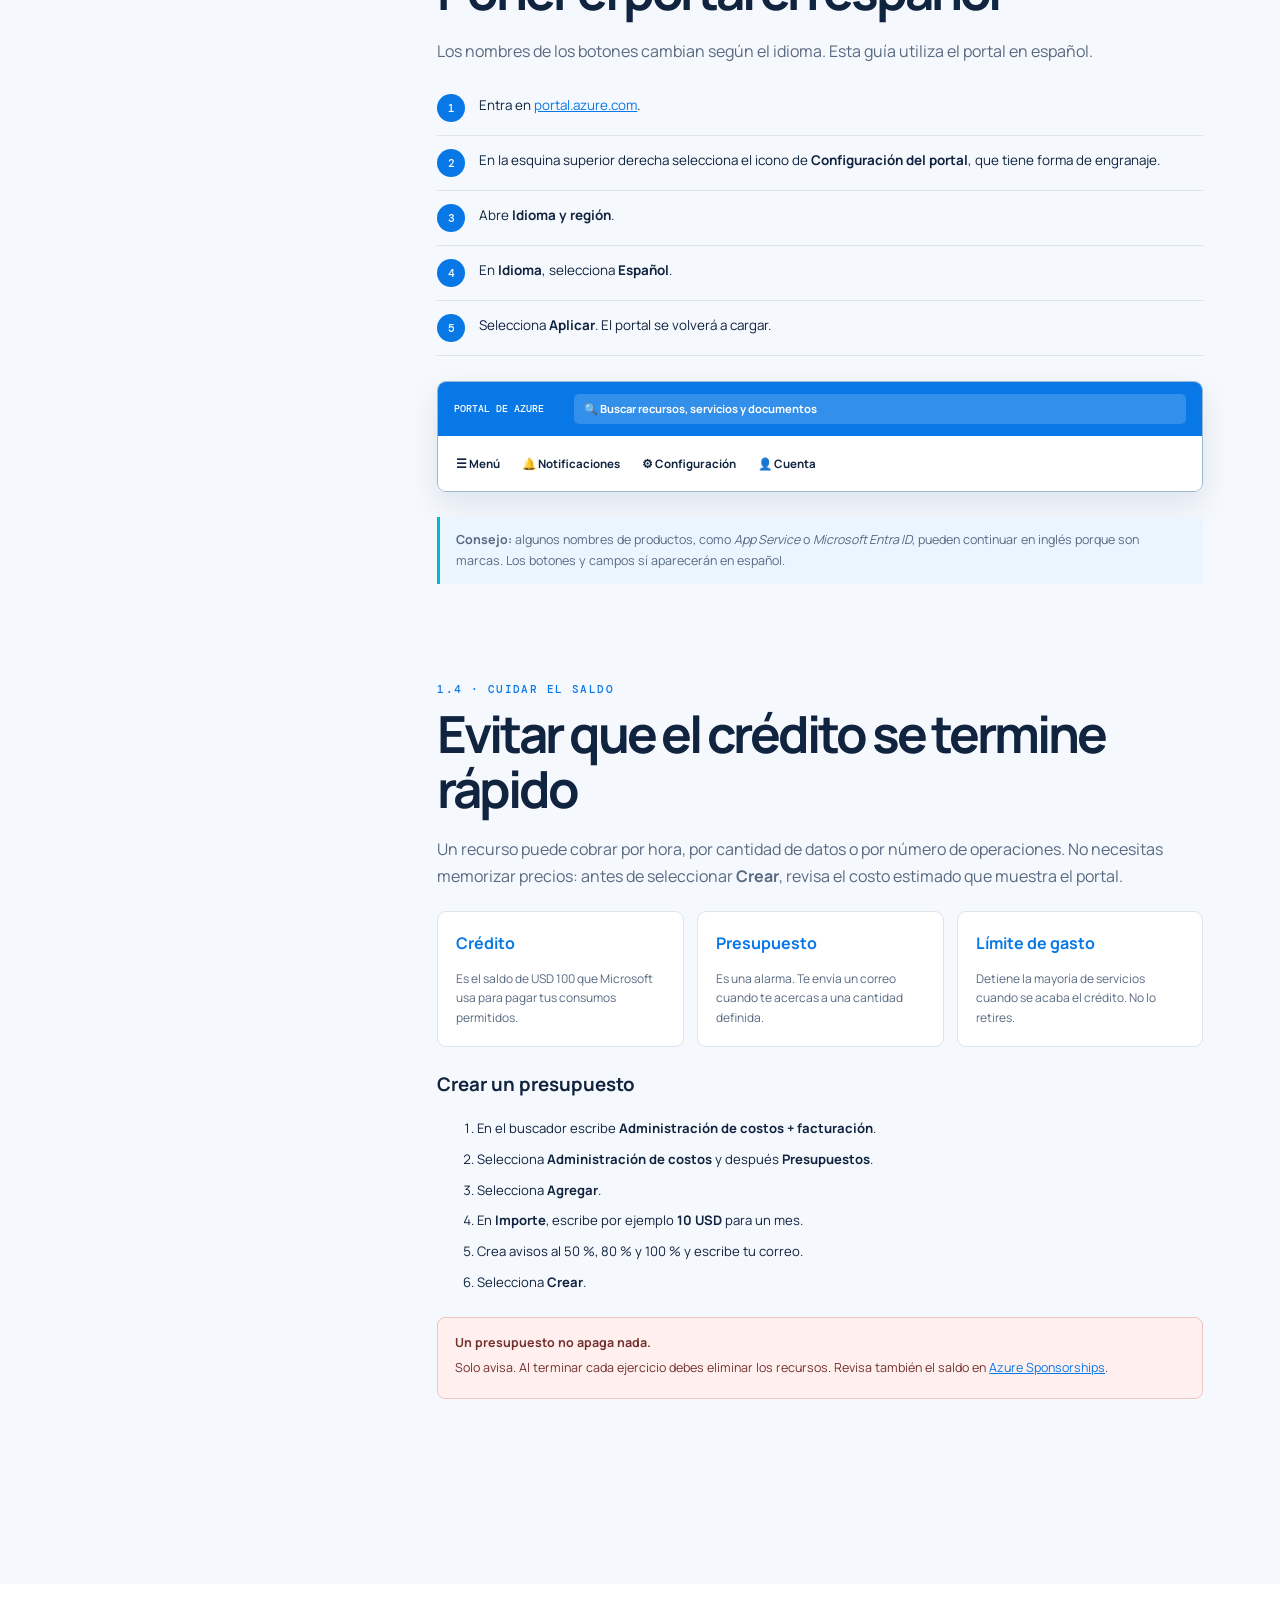
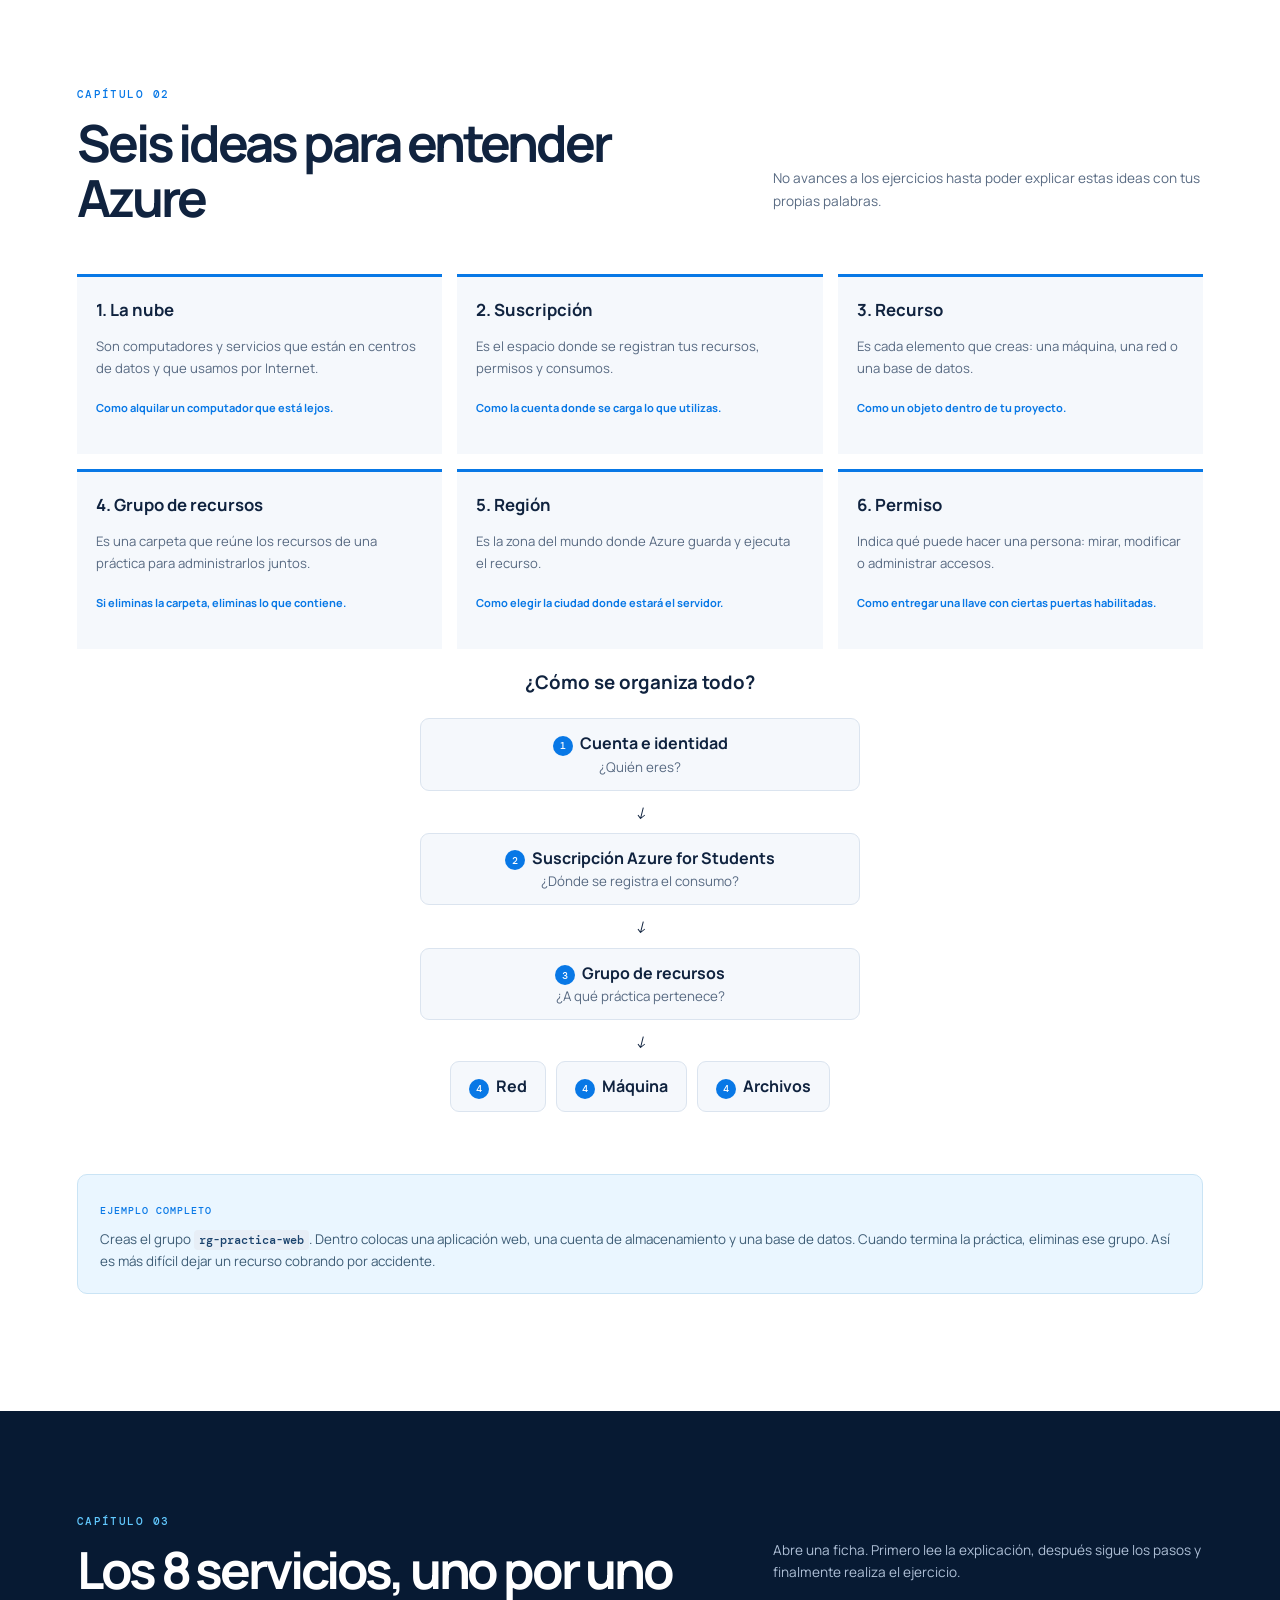
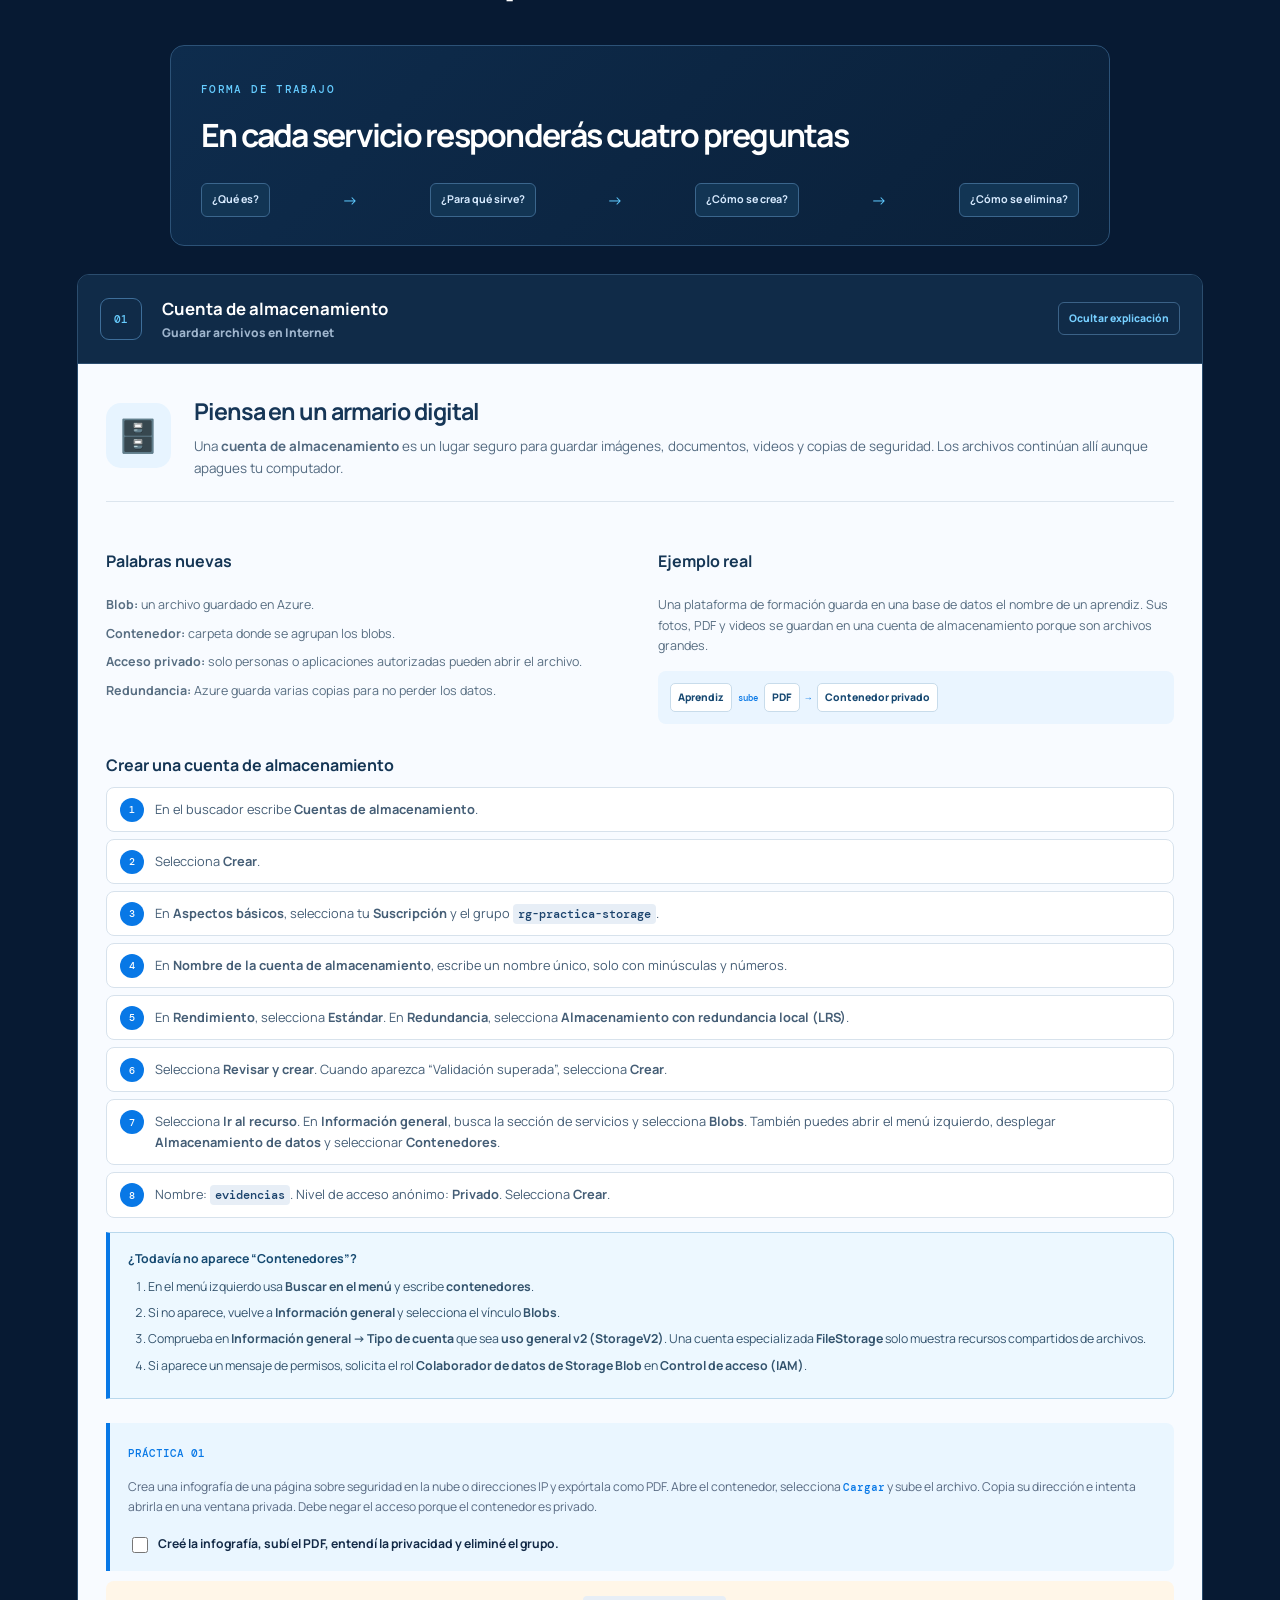
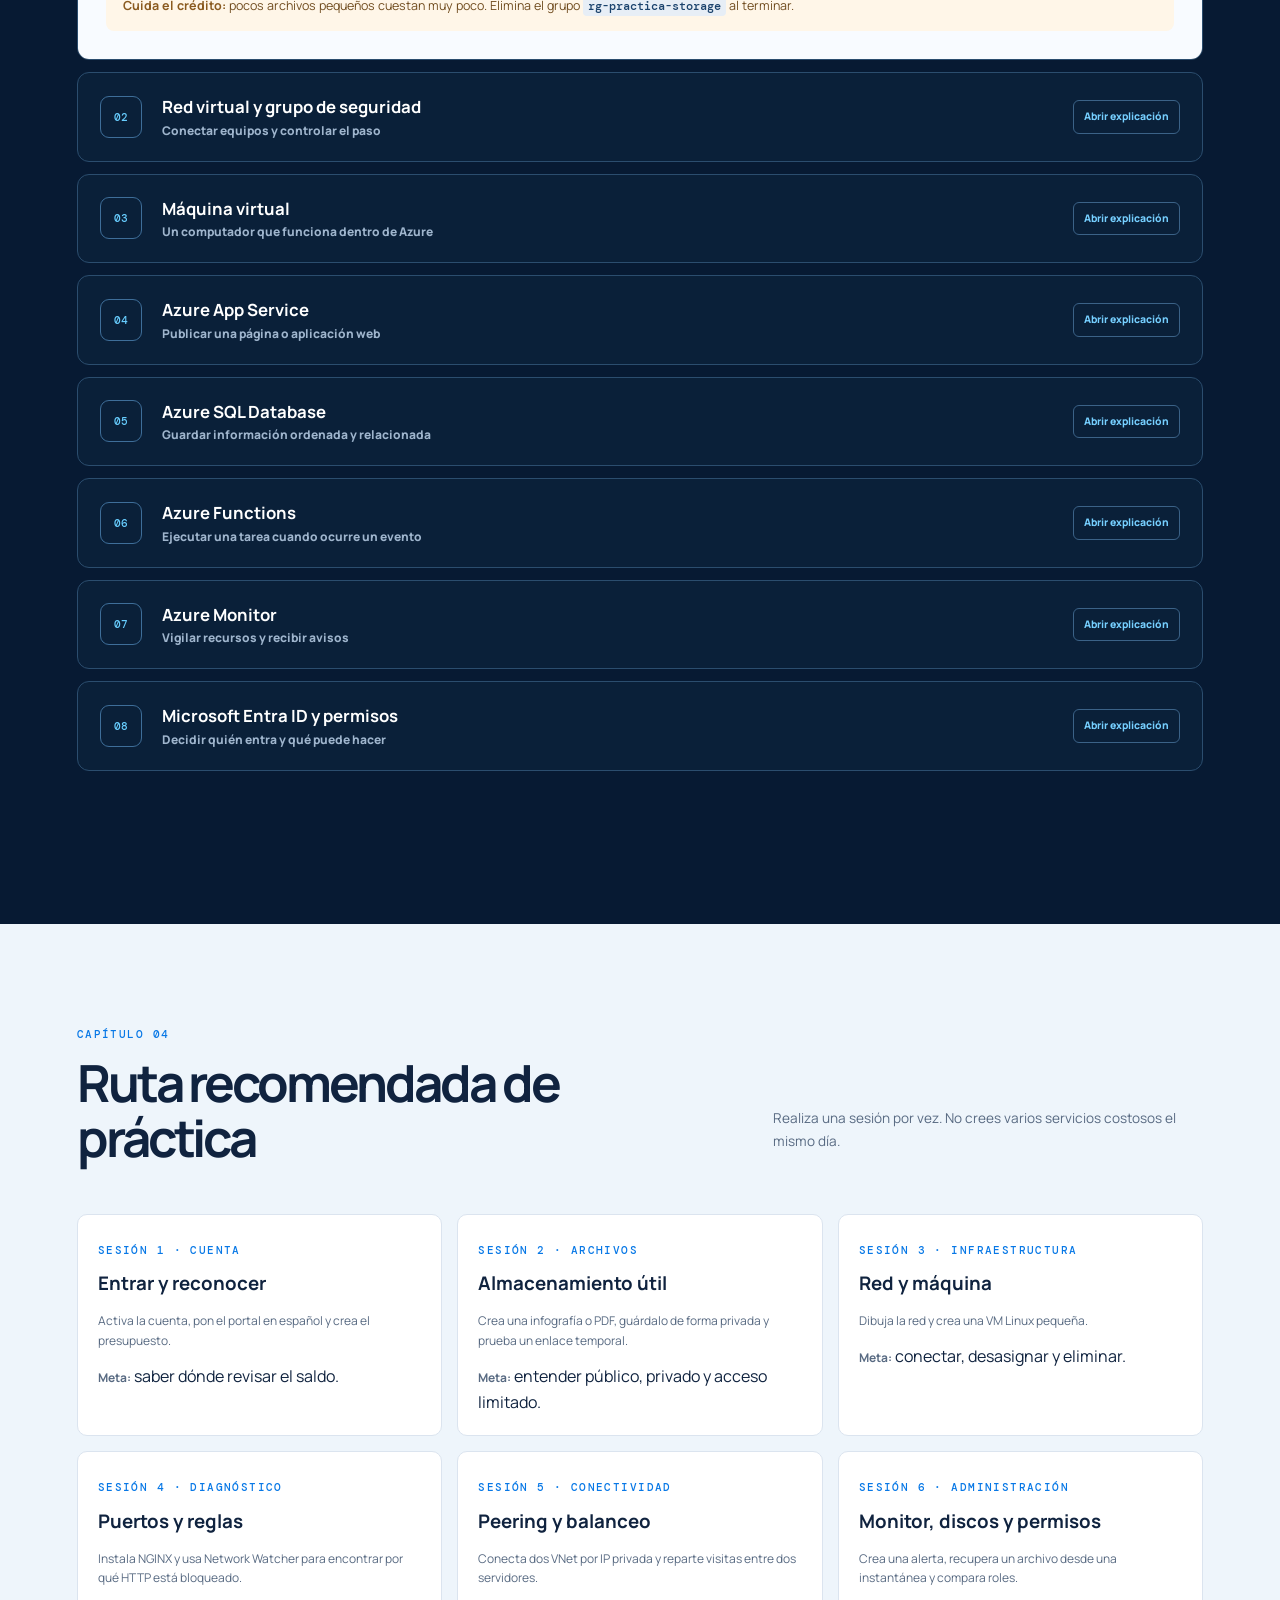
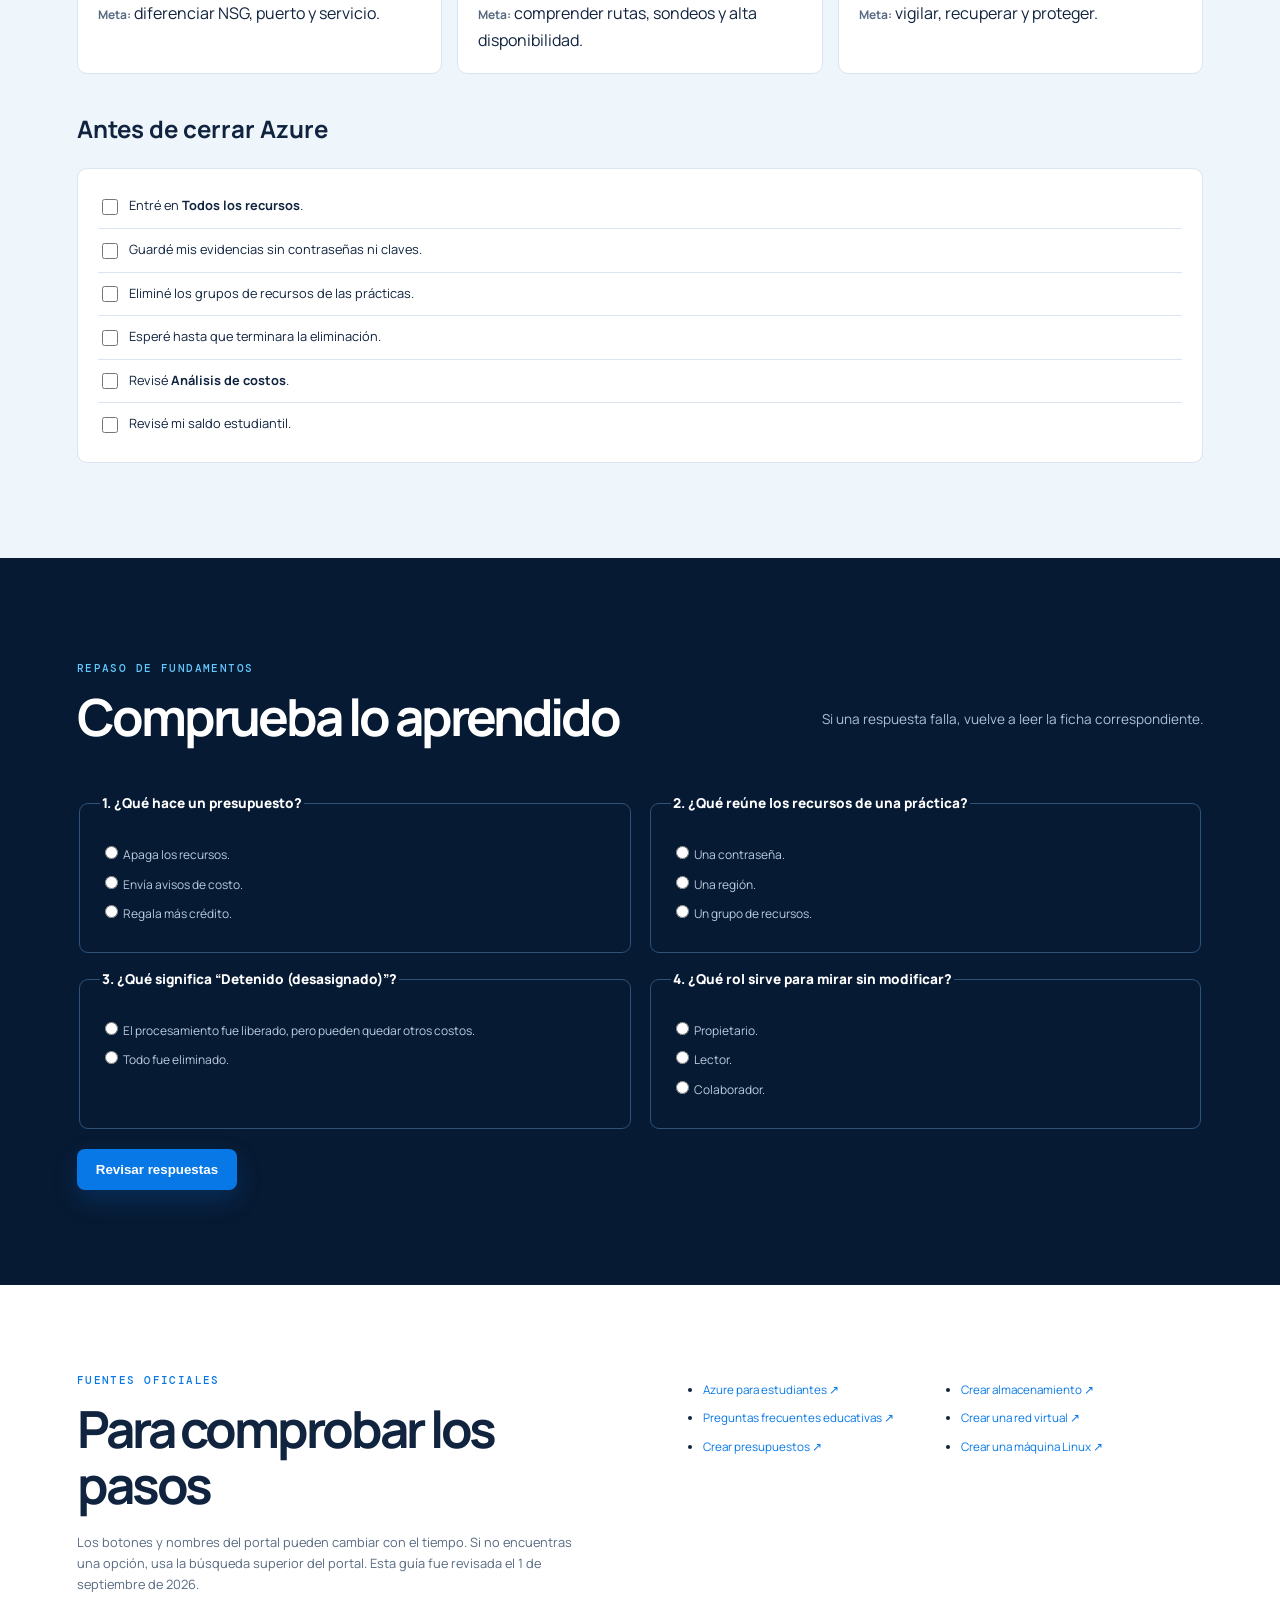
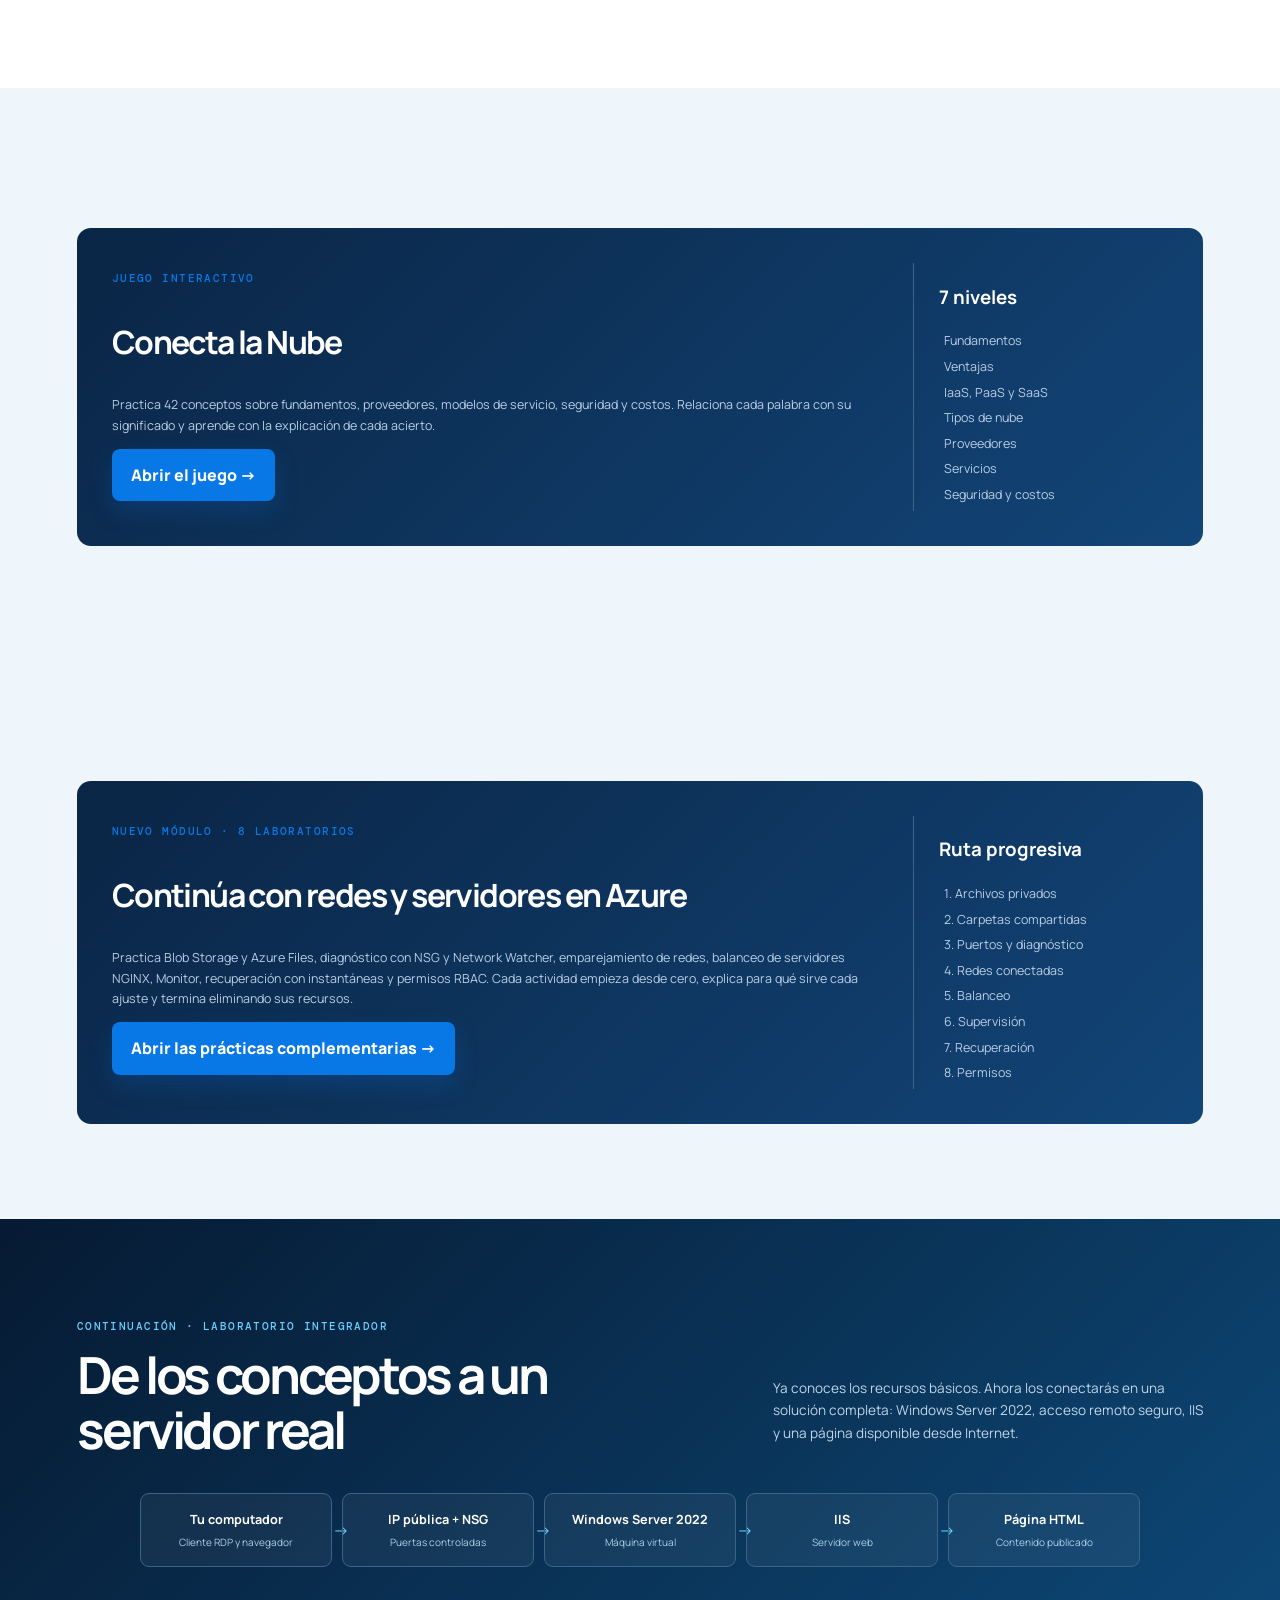
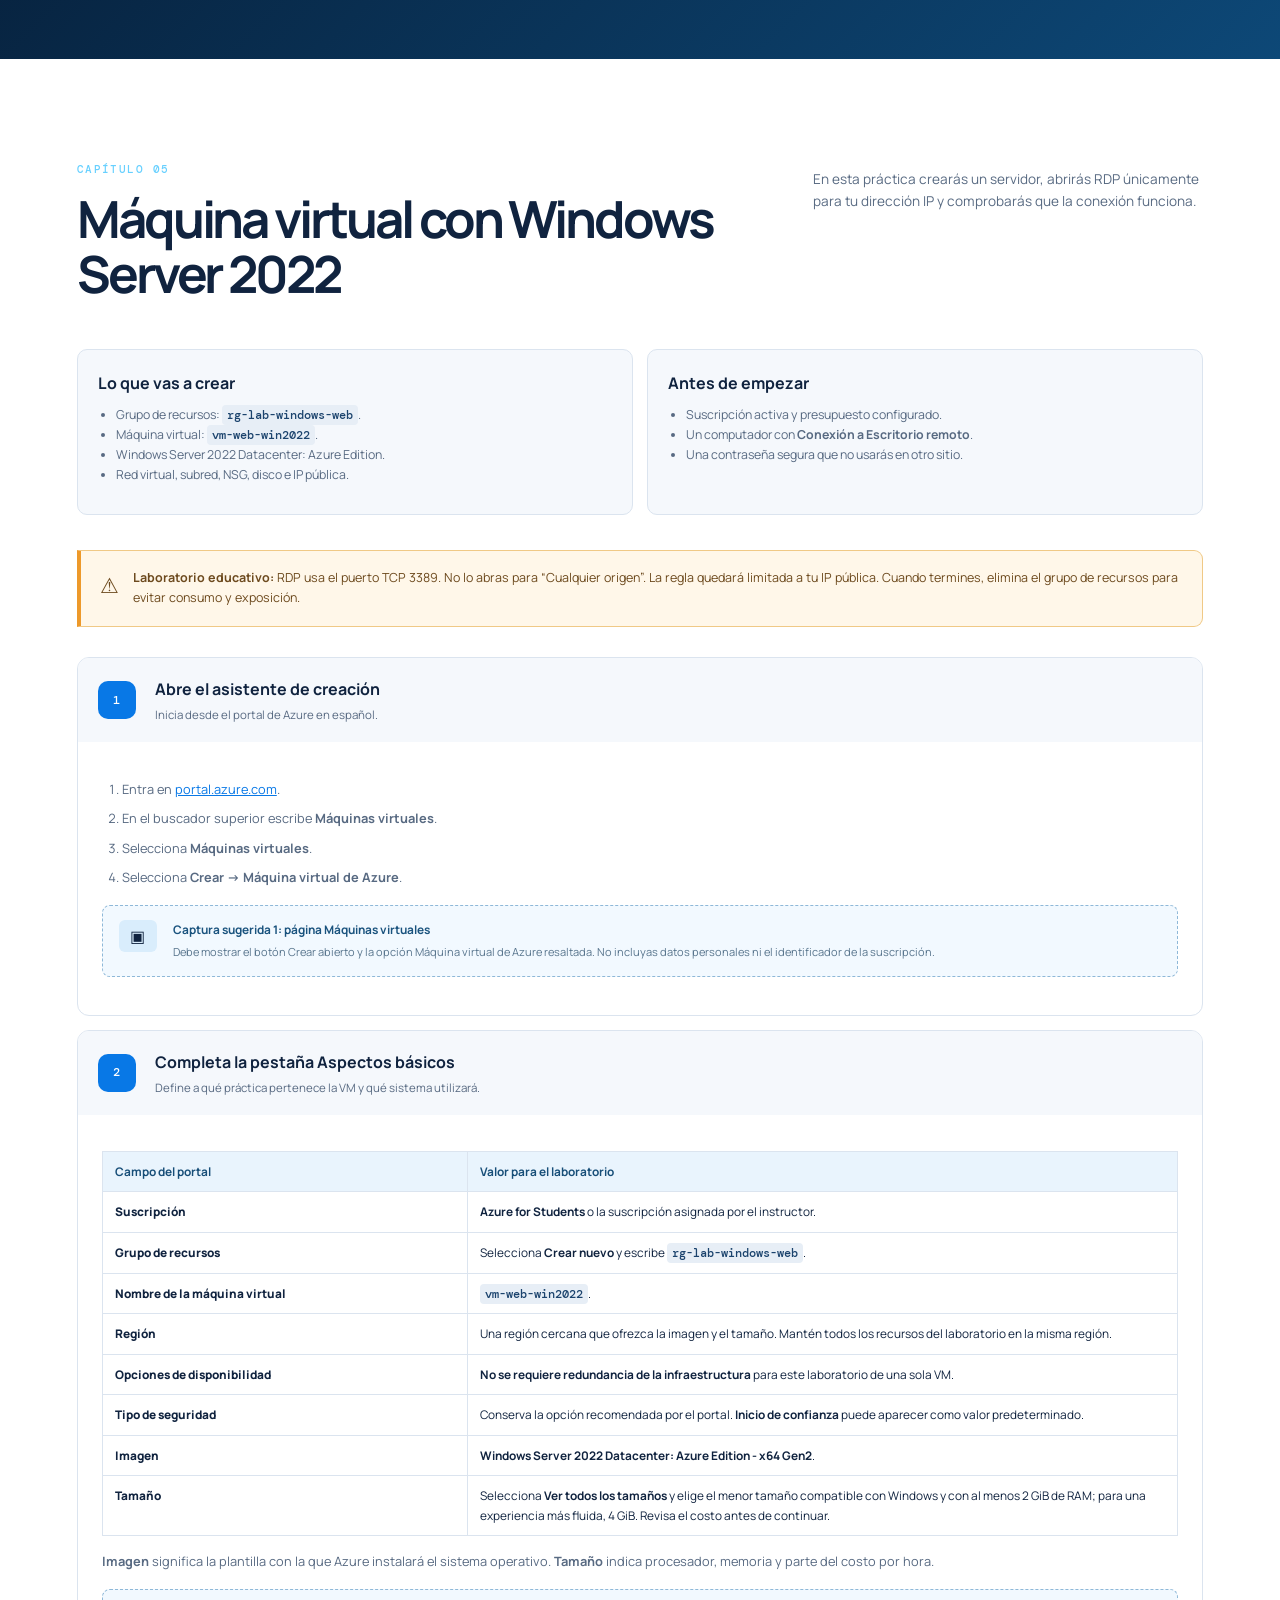
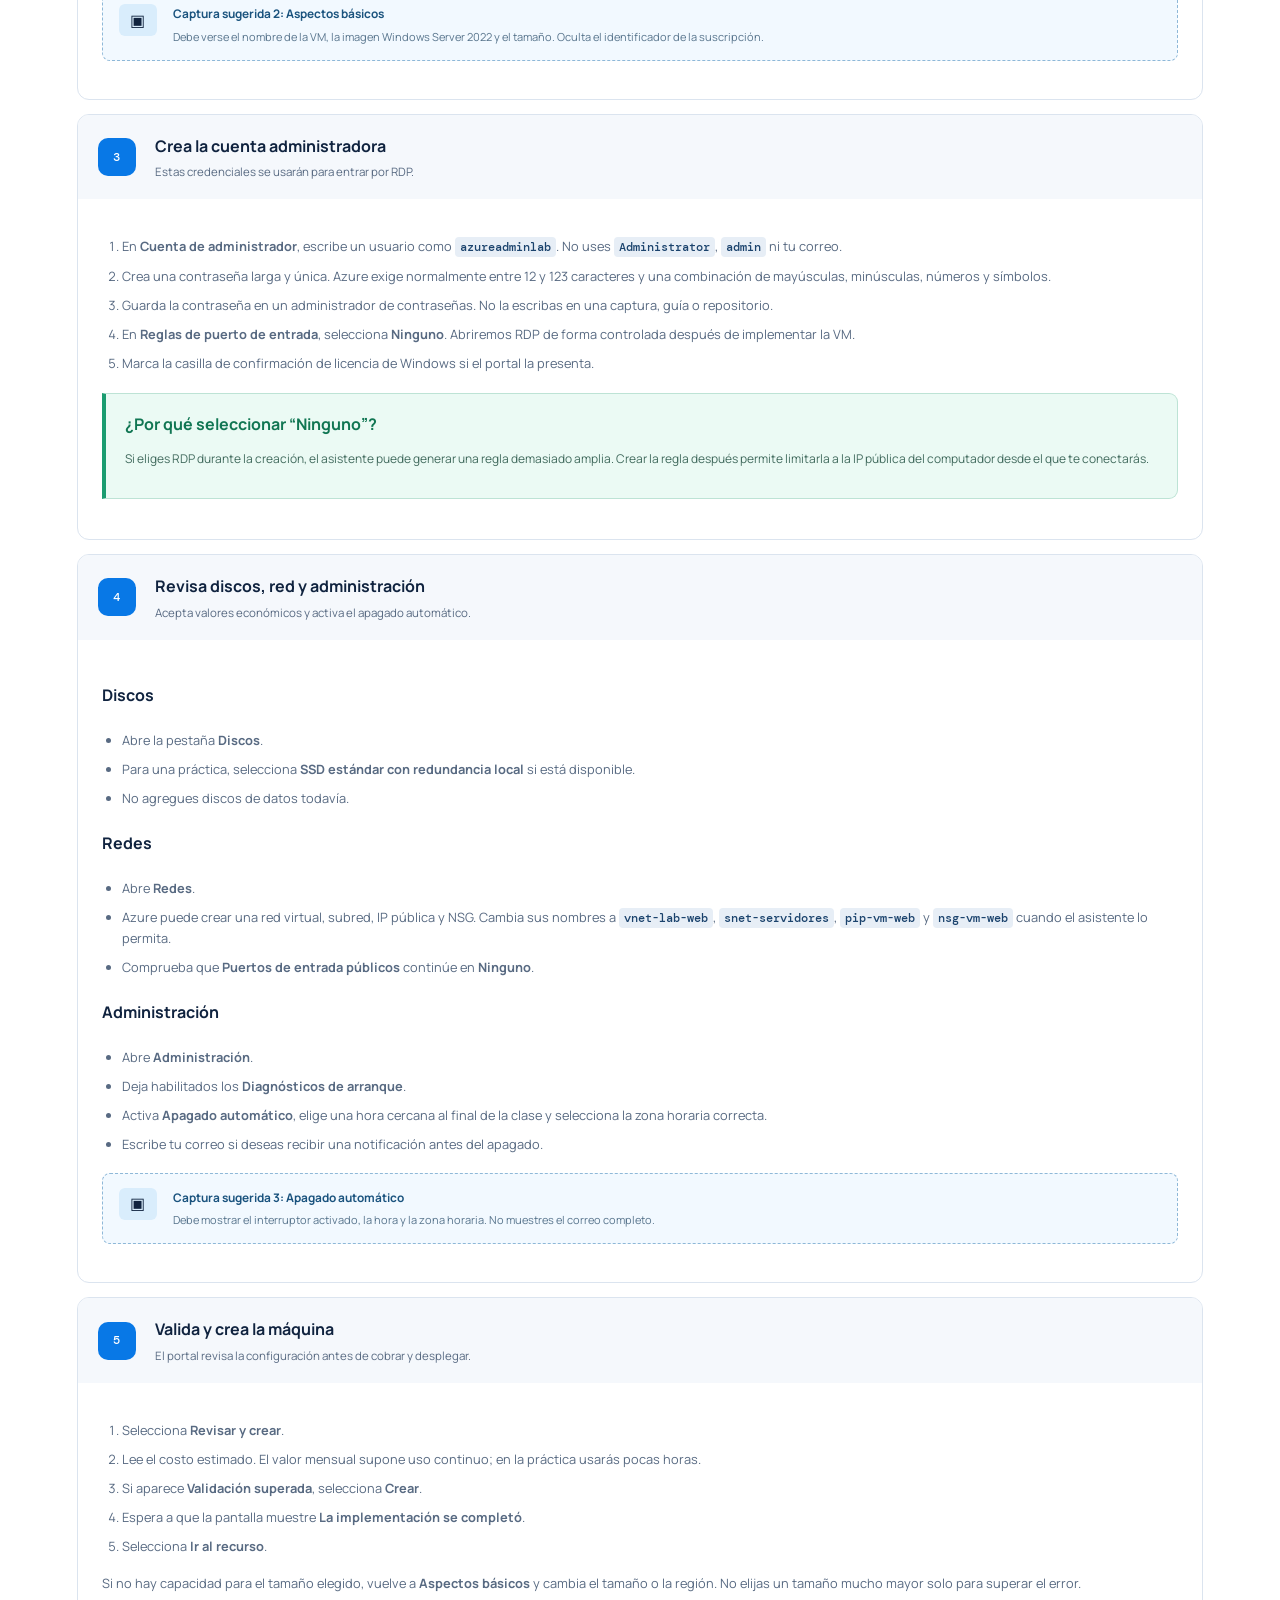
==== commit 5b2b2bff: "Reorienta prácticas a redes y servidores" ====
--- a/index.html
+++ b/index.html
@@ -17,75 +17,312 @@
   <section class="truth-strip"><div><b>01</b><span>No necesitas saber programación para comenzar.</span></div><div><b>02</b><span>“Crear un recurso” significa activar un servicio.</span></div><div><b>03</b><span>El presupuesto avisa, pero no apaga recursos.</span></div><div><b>04</b><span>Al terminar una práctica, elimina los recursos.</span></div></section>
 
   <section class="manual-layout" id="cuenta"><aside class="chapter-index"><span>CAPÍTULO 01</span><h2>Preparar la cuenta</h2><a href="#oferta">1. La oferta</a><a href="#registro">2. Registrarse</a><a href="#idioma">3. Portal en español</a><a href="#credito">4. Cuidar el crédito</a></aside><div class="chapter-body">
-    <article id="oferta"><div class="kicker">1.1 · ANTES DE REGISTRARTE</div><h2>¿Qué ofrece Azure para estudiantes?</h2><p><b>Azure for Students</b> es una ayuda educativa de Microsoft. Si cumples los requisitos, recibes USD 100 de crédito para usar durante 12 meses. El crédito funciona como un saldo prepago: cada servicio que tiene costo descuenta una pequeña parte.</p><div class="story-box"><span>Ejemplo sencillo</span><p>Imagina que Microsoft te entrega una tarjeta virtual con USD 100. Una máquina virtual puede descontar dinero por cada hora encendida. Guardar unos pocos archivos descuenta mucho menos. Si eliminas los recursos que ya no utilizas, el saldo dura más.</p></div><div class="compare"><div class="recommended"><span>AZURE FOR STUDENTS</span><h3>Oferta principal</h3><ul><li>Debes tener 18 años o más.</li><li>Debes estudiar a tiempo completo en una institución aceptada por Microsoft.</li><li>Necesitas verificarte con correo académico.</li><li>No se solicita tarjeta durante el registro.</li></ul></div><div><span>STUDENTS STARTER</span><h3>Oferta más limitada</h3><ul><li>Puede servir si no cumples la edad de la oferta principal.</li><li>Fuera de Estados Unidos, la edad mínima indicada es 16 años.</li><li>No incluye los USD 100.</li><li>Permite utilizar un grupo pequeño de servicios.</li></ul></div></div><div class="warning"><b>Importante:</b> tener correo institucional no garantiza la aceptación. Microsoft también revisa el tipo de institución y programa. Escribe siempre información verdadera y no abras varias cuentas para intentar pasar la verificación.</div></article>
-
-    <article id="registro"><div class="kicker">1.2 · REGISTRO PASO A PASO</div><h2>Crear la cuenta sin perderte</h2><ol class="process"><li><span>01</span><div><h3>Prepara tus datos</h3><p>Necesitas correo institucional activo, teléfono, nombre completo y fecha de nacimiento. Usa tus datos reales.</p></div></li><li><span>02</span><div><h3>Abre el sitio correcto</h3><p>Entra en <a href="https://azure.microsoft.com/es-es/free/students/" target="_blank" rel="noopener">Azure para estudiantes</a>. Selecciona <b>Comenzar gratis</b>.</p><div class="portal-label"><b>Debes ver:</b> el nombre “Azure for Students”, USD 100, 12 meses y la indicación de que no requiere tarjeta.</div></div></li><li><span>03</span><div><h3>Inicia sesión</h3><p>Usa una cuenta Microsoft o crea una. Recuerda con cuál cuenta entraste; la necesitarás después para abrir el portal.</p></div></li><li><span>04</span><div><h3>Verifica que eres estudiante</h3><p>Escribe tu correo institucional. Abre el mensaje enviado por Microsoft y utiliza el enlace o código de verificación.</p><div class="tip"><b>¿No llegó el mensaje?</b> Revisa correo no deseado, confirma que escribiste bien la dirección y espera unos minutos antes de pedir otro código.</div></div></li><li><span>05</span><div><h3>Revisa antes de aceptar</h3><p>Lee las condiciones. Si la página ofrece <b>Pago por uso</b> o solicita una tarjeta, no continúes: probablemente elegiste otra oferta.</p></div></li><li><span>06</span><div><h3>Comprueba la suscripción</h3><p>Entra en <a href="https://portal.azure.com/" target="_blank" rel="noopener">portal.azure.com</a>. En el buscador superior escribe <b>Suscripciones</b>. Debe aparecer <b>Azure for Students</b> con estado <b>Activa</b>.</p></div></li></ol><div class="track-list"><label><input type="checkbox" data-task> Puedo entrar al portal.</label><label><input type="checkbox" data-task> Veo la suscripción Azure for Students.</label><label><input type="checkbox" data-task> La suscripción aparece activa.</label><label><input type="checkbox" data-task> Activé la verificación en dos pasos de mi cuenta.</label></div></article>
-
-    <article id="idioma"><div class="kicker">1.3 · MUY IMPORTANTE PARA ESTA GUÍA</div><h2>Poner el portal en español</h2><p>Los nombres de los botones cambian según el idioma. Esta guía utiliza el portal en español.</p><ol class="easy-steps"><li><b>1</b><span>Entra en <a href="https://portal.azure.com/" target="_blank" rel="noopener">portal.azure.com</a>.</span></li><li><b>2</b><span>En la esquina superior derecha selecciona el icono de <b>Configuración del portal</b>, que tiene forma de engranaje.</span></li><li><b>3</b><span>Abre <b>Idioma y región</b>.</span></li><li><b>4</b><span>En <b>Idioma</b>, selecciona <b>Español</b>.</span></li><li><b>5</b><span>Selecciona <b>Aplicar</b>. El portal se volverá a cargar.</span></li></ol><div class="portal-map"><div><small>PORTAL DE AZURE</small><b>🔍 Buscar recursos, servicios y documentos</b></div><div><span>☰ Menú</span><span>🔔 Notificaciones</span><span>⚙ Configuración</span><span>👤 Cuenta</span></div></div><p class="note"><b>Consejo:</b> algunos nombres de productos, como <i>App Service</i> o <i>Microsoft Entra ID</i>, pueden continuar en inglés porque son marcas. Los botones y campos sí aparecerán en español.</p></article>
-
-    <article id="credito"><div class="kicker">1.4 · CUIDAR EL SALDO</div><h2>Evitar que el crédito se termine rápido</h2><p>Un recurso puede cobrar por hora, por cantidad de datos o por número de operaciones. No necesitas memorizar precios: antes de seleccionar <b>Crear</b>, revisa el costo estimado que muestra el portal.</p><div class="three-ideas"><div><b>Crédito</b><p>Es el saldo de USD 100 que Microsoft usa para pagar tus consumos permitidos.</p></div><div><b>Presupuesto</b><p>Es una alarma. Te envía un correo cuando te acercas a una cantidad definida.</p></div><div><b>Límite de gasto</b><p>Detiene la mayoría de servicios cuando se acaba el crédito. No lo retires.</p></div></div><h3>Crear un presupuesto</h3><ol class="short-steps"><li>En el buscador escribe <b>Administración de costos + facturación</b>.</li><li>Selecciona <b>Administración de costos</b> y después <b>Presupuestos</b>.</li><li>Selecciona <b>Agregar</b>.</li><li>En <b>Importe</b>, escribe por ejemplo <b>10 USD</b> para un mes.</li><li>Crea avisos al 50 %, 80 % y 100 % y escribe tu correo.</li><li>Selecciona <b>Crear</b>.</li></ol><div class="danger"><strong>Un presupuesto no apaga nada.</strong><p>Solo avisa. Al terminar cada ejercicio debes eliminar los recursos. Revisa también el saldo en <a href="https://www.microsoftazuresponsorships.com/" target="_blank" rel="noopener">Azure Sponsorships</a>.</p></div></article>
+    <article id="oferta"><div class="kicker">1.1 · ANTES DE REGISTRARTE</div><h2>¿Qué ofrece Azure para estudiantes?</h2><p><b>Azure for Students</b> es una ayuda educativa de Microsoft. Si cumples los requisitos, recibes USD 100 de crédito para usar durante 12 meses. El crédito funciona como un saldo prepago: cada servicio que tiene costo descuenta una pequeña parte.</p><div class="story-box"><span>Ejemplo sencillo</span><p>Imagina que Microsoft te entrega una tarjeta virtual con USD 100. Una máquina virtual puede descontar dinero por cada hora encendida. Guardar unos pocos archivos descuenta mucho menos. Si eliminas los recursos que ya no utilizas, el saldo dura más.</p></div><div class="compare"><div class="recommended"><span>AZURE FOR STUDENTS</span><h3>Oferta principal</h3><ul><li>Debes tener 18 años o más.</li>
+<li>Debes estudiar a tiempo completo en una institución aceptada por Microsoft.</li>
+<li>Necesitas verificarte con correo académico.</li>
+<li>No se solicita tarjeta durante el registro.</li></ul></div><div><span>STUDENTS STARTER</span><h3>Oferta más limitada</h3><ul><li>Puede servir si no cumples la edad de la oferta principal.</li>
+<li>Fuera de Estados Unidos, la edad mínima indicada es 16 años.</li>
+<li>No incluye los USD 100.</li>
+<li>Permite utilizar un grupo pequeño de servicios.</li></ul></div></div><div class="warning"><b>Importante:</b> tener correo institucional no garantiza la aceptación. Microsoft también revisa el tipo de institución y programa. Escribe siempre información verdadera y no abras varias cuentas para intentar pasar la verificación.</div></article>
+
+    <article id="registro"><div class="kicker">1.2 · REGISTRO PASO A PASO</div><h2>Crear la cuenta sin perderte</h2><ol class="process"><li><span>01</span><div><h3>Prepara tus datos</h3><p>Necesitas correo institucional activo, teléfono, nombre completo y fecha de nacimiento. Usa tus datos reales.</p></div></li>
+<li><span>02</span><div><h3>Abre el sitio correcto</h3><p>Entra en <a href="https://azure.microsoft.com/es-es/free/students/" target="_blank" rel="noopener">Azure para estudiantes</a>. Selecciona <b>Comenzar gratis</b>.</p><div class="portal-label"><b>Debes ver:</b> el nombre “Azure for Students”, USD 100, 12 meses y la indicación de que no requiere tarjeta.</div></div></li>
+<li><span>03</span><div><h3>Inicia sesión</h3><p>Usa una cuenta Microsoft o crea una. Recuerda con cuál cuenta entraste; la necesitarás después para abrir el portal.</p></div></li>
+<li><span>04</span><div><h3>Verifica que eres estudiante</h3><p>Escribe tu correo institucional. Abre el mensaje enviado por Microsoft y utiliza el enlace o código de verificación.</p><div class="tip"><b>¿No llegó el mensaje?</b> Revisa correo no deseado, confirma que escribiste bien la dirección y espera unos minutos antes de pedir otro código.</div></div></li>
+<li><span>05</span><div><h3>Revisa antes de aceptar</h3><p>Lee las condiciones. Si la página ofrece <b>Pago por uso</b> o solicita una tarjeta, no continúes: probablemente elegiste otra oferta.</p></div></li>
+<li><span>06</span><div><h3>Comprueba la suscripción</h3><p>Entra en <a href="https://portal.azure.com/" target="_blank" rel="noopener">portal.azure.com</a>. En el buscador superior escribe <b>Suscripciones</b>. Debe aparecer <b>Azure for Students</b> con estado <b>Activa</b>.</p></div></li></ol><div class="track-list"><label><input type="checkbox" data-task> Puedo entrar al portal.</label><label><input type="checkbox" data-task> Veo la suscripción Azure for Students.</label><label><input type="checkbox" data-task> La suscripción aparece activa.</label><label><input type="checkbox" data-task> Activé la verificación en dos pasos de mi cuenta.</label>
+</div></article>
+
+    <article id="idioma"><div class="kicker">1.3 · MUY IMPORTANTE PARA ESTA GUÍA</div><h2>Poner el portal en español</h2><p>Los nombres de los botones cambian según el idioma. Esta guía utiliza el portal en español.</p><ol class="easy-steps"><li><b>1</b><span>Entra en <a href="https://portal.azure.com/" target="_blank" rel="noopener">portal.azure.com</a>.</span></li>
+<li><b>2</b><span>En la esquina superior derecha selecciona el icono de <b>Configuración del portal</b>, que tiene forma de engranaje.</span></li>
+<li><b>3</b><span>Abre <b>Idioma y región</b>.</span></li>
+<li><b>4</b><span>En <b>Idioma</b>, selecciona <b>Español</b>.</span></li>
+<li><b>5</b><span>Selecciona <b>Aplicar</b>. El portal se volverá a cargar.</span></li></ol><div class="portal-map"><div><small>PORTAL DE AZURE</small><b>🔍 Buscar recursos, servicios y documentos</b></div><div><span>☰ Menú</span><span>🔔 Notificaciones</span><span>⚙ Configuración</span><span>👤 Cuenta</span></div></div><p class="note"><b>Consejo:</b> algunos nombres de productos, como <i>App Service</i> o <i>Microsoft Entra ID</i>, pueden continuar en inglés porque son marcas. Los botones y campos sí aparecerán en español.</p></article>
+
+    <article id="credito"><div class="kicker">1.4 · CUIDAR EL SALDO</div><h2>Evitar que el crédito se termine rápido</h2><p>Un recurso puede cobrar por hora, por cantidad de datos o por número de operaciones. No necesitas memorizar precios: antes de seleccionar <b>Crear</b>, revisa el costo estimado que muestra el portal.</p><div class="three-ideas"><div><b>Crédito</b><p>Es el saldo de USD 100 que Microsoft usa para pagar tus consumos permitidos.</p></div><div><b>Presupuesto</b><p>Es una alarma. Te envía un correo cuando te acercas a una cantidad definida.</p></div><div><b>Límite de gasto</b><p>Detiene la mayoría de servicios cuando se acaba el crédito. No lo retires.</p></div></div><h3>Crear un presupuesto</h3><ol class="short-steps"><li>En el buscador escribe <b>Administración de costos + facturación</b>.</li>
+<li>Selecciona <b>Administración de costos</b> y después <b>Presupuestos</b>.</li>
+<li>Selecciona <b>Agregar</b>.</li>
+<li>En <b>Importe</b>, escribe por ejemplo <b>10 USD</b> para un mes.</li>
+<li>Crea avisos al 50 %, 80 % y 100 % y escribe tu correo.</li>
+<li>Selecciona <b>Crear</b>.</li></ol><div class="danger"><strong>Un presupuesto no apaga nada.</strong><p>Solo avisa. Al terminar cada ejercicio debes eliminar los recursos. Revisa también el saldo en <a href="https://www.microsoftazuresponsorships.com/" target="_blank" rel="noopener">Azure Sponsorships</a>.</p></div></article>
   </div></section>
 
-  <section class="concepts" id="conceptos"><div class="section-head"><div><span>CAPÍTULO 02</span><h2>Seis ideas para entender Azure</h2></div><p>No avances a los ejercicios hasta poder explicar estas ideas con tus propias palabras.</p></div><div class="glossary easy-glossary"><article><h3>1. La nube</h3><p>Son computadores y servicios que están en centros de datos y que usamos por Internet.</p><span>Como alquilar un computador que está lejos.</span></article><article><h3>2. Suscripción</h3><p>Es el espacio donde se registran tus recursos, permisos y consumos.</p><span>Como la cuenta donde se carga lo que utilizas.</span></article><article><h3>3. Recurso</h3><p>Es cada elemento que creas: una máquina, una red o una base de datos.</p><span>Como un objeto dentro de tu proyecto.</span></article><article><h3>4. Grupo de recursos</h3><p>Es una carpeta que reúne los recursos de una práctica para administrarlos juntos.</p><span>Si eliminas la carpeta, eliminas lo que contiene.</span></article><article><h3>5. Región</h3><p>Es la zona del mundo donde Azure guarda y ejecuta el recurso.</p><span>Como elegir la ciudad donde estará el servidor.</span></article><article><h3>6. Permiso</h3><p>Indica qué puede hacer una persona: mirar, modificar o administrar accesos.</p><span>Como entregar una llave con ciertas puertas habilitadas.</span></article></div><div class="hierarchy"><h3>¿Cómo se organiza todo?</h3><div class="h-node tenant"><span>1</span><b>Cuenta e identidad</b><small>¿Quién eres?</small></div><i>↓</i><div class="h-node subscription"><span>2</span><b>Suscripción Azure for Students</b><small>¿Dónde se registra el consumo?</small></div><i>↓</i><div class="h-node group"><span>3</span><b>Grupo de recursos</b><small>¿A qué práctica pertenece?</small></div><i>↓</i><div class="h-row"><div class="h-node resource"><span>4</span><b>Red</b></div><div class="h-node resource"><span>4</span><b>Máquina</b></div><div class="h-node resource"><span>4</span><b>Archivos</b></div></div></div><div class="story-box"><span>EJEMPLO COMPLETO</span><p>Creas el grupo <code>rg-practica-web</code>. Dentro colocas una aplicación web, una cuenta de almacenamiento y una base de datos. Cuando termina la práctica, eliminas ese grupo. Así es más difícil dejar un recurso cobrando por accidente.</p></div></section>
+  <section class="concepts" id="conceptos"><div class="section-head"><div><span>CAPÍTULO 02</span><h2>Seis ideas para entender Azure</h2></div><p>No avances a los ejercicios hasta poder explicar estas ideas con tus propias palabras.</p></div><div class="glossary easy-glossary"><article><h3>1. La nube</h3><p>Son computadores y servicios que están en centros de datos y que usamos por Internet.</p><span>Como alquilar un computador que está lejos.</span></article>
+<article><h3>2. Suscripción</h3><p>Es el espacio donde se registran tus recursos, permisos y consumos.</p><span>Como la cuenta donde se carga lo que utilizas.</span></article>
+<article><h3>3. Recurso</h3><p>Es cada elemento que creas: una máquina, una red o una base de datos.</p><span>Como un objeto dentro de tu proyecto.</span></article>
+<article><h3>4. Grupo de recursos</h3><p>Es una carpeta que reúne los recursos de una práctica para administrarlos juntos.</p><span>Si eliminas la carpeta, eliminas lo que contiene.</span></article>
+<article><h3>5. Región</h3><p>Es la zona del mundo donde Azure guarda y ejecuta el recurso.</p><span>Como elegir la ciudad donde estará el servidor.</span></article>
+<article><h3>6. Permiso</h3><p>Indica qué puede hacer una persona: mirar, modificar o administrar accesos.</p><span>Como entregar una llave con ciertas puertas habilitadas.</span></article></div><div class="hierarchy"><h3>¿Cómo se organiza todo?</h3><div class="h-node tenant"><span>1</span><b>Cuenta e identidad</b><small>¿Quién eres?</small></div><i>↓</i><div class="h-node subscription"><span>2</span><b>Suscripción Azure for Students</b><small>¿Dónde se registra el consumo?</small></div><i>↓</i><div class="h-node group"><span>3</span><b>Grupo de recursos</b><small>¿A qué práctica pertenece?</small></div><i>↓</i><div class="h-row"><div class="h-node resource"><span>4</span><b>Red</b></div><div class="h-node resource"><span>4</span><b>Máquina</b></div><div class="h-node resource"><span>4</span><b>Archivos</b></div></div></div><div class="story-box"><span>EJEMPLO COMPLETO</span><p>Creas el grupo <code>rg-practica-web</code>. Dentro colocas una aplicación web, una cuenta de almacenamiento y una base de datos. Cuando termina la práctica, eliminas ese grupo. Así es más difícil dejar un recurso cobrando por accidente.</p></div></section>
 
   <section class="services" id="servicios"><div class="section-head light"><div><span>CAPÍTULO 03</span><h2>Los 8 servicios, uno por uno</h2></div><p>Abre una ficha. Primero lee la explicación, después sigue los pasos y finalmente realiza el ejercicio.</p></div><div class="service-primer"><div class="primer-intro"><span>FORMA DE TRABAJO</span><h3>En cada servicio responderás cuatro preguntas</h3><div class="selection-flow"><b>¿Qué es?</b><i>→</i><b>¿Para qué sirve?</b><i>→</i><b>¿Cómo se crea?</b><i>→</i><b>¿Cómo se elimina?</b></div></div>
 
-    <details class="deep-card" open><summary><span>01</span><div><b>Cuenta de almacenamiento</b><small>Guardar archivos en Internet</small></div><em>Abrir explicación</em></summary><div class="deep-content"><div class="service-intro"><div class="big-analogy">🗄️</div><div><h3>Piensa en un armario digital</h3><p>Una <b>cuenta de almacenamiento</b> es un lugar seguro para guardar imágenes, documentos, videos y copias de seguridad. Los archivos continúan allí aunque apagues tu computador.</p></div></div><div class="learn-grid"><div><h4>Palabras nuevas</h4><p><b>Blob:</b> un archivo guardado en Azure.</p><p><b>Contenedor:</b> carpeta donde se agrupan los blobs.</p><p><b>Acceso privado:</b> solo personas o aplicaciones autorizadas pueden abrir el archivo.</p><p><b>Redundancia:</b> Azure guarda varias copias para no perder los datos.</p></div><div><h4>Ejemplo real</h4><p>Una plataforma de formación guarda en una base de datos el nombre de un aprendiz. Sus fotos, PDF y videos se guardan en una cuenta de almacenamiento porque son archivos grandes.</p><div class="how-flow"><span>Aprendiz</span><i>sube</i><span>PDF</span><i>→</i><span>Contenedor privado</span></div></div></div><h4 class="steps-title">Crear una cuenta de almacenamiento</h4><ol class="portal-steps"><li>En el buscador escribe <b>Cuentas de almacenamiento</b>.</li><li>Selecciona <b>Crear</b>.</li><li>En <b>Aspectos básicos</b>, selecciona tu <b>Suscripción</b> y el grupo <code>rg-practica-storage</code>.</li><li>En <b>Nombre de la cuenta de almacenamiento</b>, escribe un nombre único, solo con minúsculas y números.</li><li>En <b>Rendimiento</b>, selecciona <b>Estándar</b>. En <b>Redundancia</b>, selecciona <b>Almacenamiento con redundancia local (LRS)</b>.</li><li>Selecciona <b>Revisar y crear</b>. Cuando aparezca “Validación superada”, selecciona <b>Crear</b>.</li><li>Selecciona <b>Ir al recurso → Contenedores → + Contenedor</b>.</li><li>Nombre: <code>evidencias</code>. Nivel de acceso anónimo: <b>Privado</b>. Selecciona <b>Crear</b>.</li></ol><div class="exercise"><b>PRÁCTICA 01</b><p>Abre el contenedor, selecciona <b>Cargar</b> y sube un PDF. Copia su dirección e intenta abrirla en una ventana privada. Debe negar el acceso porque el contenedor es privado.</p><label><input type="checkbox" data-task> Subí el archivo, entendí la privacidad y eliminé el grupo.</label></div><div class="cost-note"><b>Cuida el crédito:</b> pocos archivos pequeños cuestan muy poco. Elimina el grupo <code>rg-practica-storage</code> al terminar.</div></div></details>
-
-    <details class="deep-card"><summary><span>02</span><div><b>Red virtual y grupo de seguridad</b><small>Conectar equipos y controlar el paso</small></div><em>Abrir explicación</em></summary><div class="deep-content"><div class="service-intro"><div class="big-analogy">🏘️</div><div><h3>Piensa en un barrio privado</h3><p>Una <b>red virtual</b> es un barrio donde viven tus recursos. Las <b>subredes</b> son las calles. El <b>grupo de seguridad de red</b> es el vigilante que decide qué tráfico puede entrar o salir.</p></div></div><div class="learn-grid"><div><h4>Palabras nuevas</h4><p><b>Dirección IP:</b> número que identifica un equipo en una red.</p><p><b>Subred:</b> una parte pequeña de la red.</p><p><b>Puerto:</b> puerta numerada usada por un servicio. Por ejemplo, 22 para SSH y 443 para web segura.</p><p><b>NSG:</b> conjunto de reglas que permite o bloquea conexiones.</p></div><div><h4>Ejemplo real</h4><p>Una aplicación web puede estar en una subred que recibe visitantes. La base de datos queda en otra subred y solo acepta conexiones desde la aplicación.</p><div class="how-flow"><span>Internet</span><i>HTTPS 443</i><span>Subred web</span><i>regla privada</i><span>Subred de datos</span></div></div></div><h4 class="steps-title">Crear una red sencilla</h4><ol class="portal-steps"><li>Busca <b>Redes virtuales</b> y selecciona <b>Crear</b>.</li><li>En <b>Aspectos básicos</b>, usa el grupo <code>rg-practica-red</code>.</li><li>Nombre: <code>vnet-practica</code>. Selecciona una <b>Región</b>.</li><li>Abre la pestaña <b>Direcciones IP</b>.</li><li>Espacio de direcciones: <code>10.10.0.0/16</code>.</li><li>Crea la subred <code>subred-web</code> con el rango <code>10.10.1.0/24</code>.</li><li>Selecciona <b>Revisar y crear → Crear</b>.</li></ol><div class="exercise"><b>PRÁCTICA 02</b><p>En una hoja, dibuja una red <code>10.20.0.0/16</code> con dos subredes: <code>subred-web</code> y <code>subred-datos</code>. Dibuja una puerta entre ellas y escribe qué conexión permitirías.</p><label><input type="checkbox" data-task> Dibujé la red y expliqué las reglas.</label></div><div class="cost-note"><b>Cuida el crédito:</b> la red virtual básica es gratuita. Servicios como Azure Bastion, Firewall o Puerta de enlace de VPN sí pueden consumir mucho crédito.</div></div></details>
-
-    <details class="deep-card"><summary><span>03</span><div><b>Máquina virtual</b><small>Un computador que funciona dentro de Azure</small></div><em>Abrir explicación</em></summary><div class="deep-content"><div class="service-intro"><div class="big-analogy">🖥️</div><div><h3>Piensa en alquilar un computador por horas</h3><p>Una <b>máquina virtual</b> tiene procesador, memoria, disco y sistema operativo. No puedes tocarla físicamente; te conectas por Internet y la administras a distancia.</p></div></div><div class="learn-grid"><div><h4>Palabras nuevas</h4><p><b>Imagen:</b> plantilla que instala Windows o Linux.</p><p><b>Tamaño:</b> cantidad de procesador y memoria.</p><p><b>SSH:</b> forma segura de entrar a Linux mediante comandos.</p><p><b>Desasignar:</b> liberar el computador para dejar de cobrar el procesamiento.</p></div><div><h4>¿Quién se encarga de qué?</h4><p><b>Microsoft</b> cuida el edificio, los equipos físicos y la electricidad.</p><p><b>Tú</b> debes cuidar usuarios, contraseñas, actualizaciones, programas, puertos y archivos.</p><div class="how-flow"><span>Tu PC</span><i>SSH</i><span>Internet</span><i>→</i><span>Linux en Azure</span></div></div></div><h4 class="steps-title">Crear una máquina Linux de práctica</h4><ol class="portal-steps"><li>Busca <b>Máquinas virtuales</b>.</li><li>Selecciona <b>Crear → Máquina virtual de Azure</b>.</li><li>Grupo: <code>rg-practica-vm</code>. Nombre: <code>vm-linux-01</code>.</li><li>En <b>Imagen</b>, selecciona una versión LTS de Ubuntu Server.</li><li>En <b>Tamaño</b>, selecciona <b>Ver todos los tamaños</b> y elige uno pequeño. Revisa el costo mensual estimado.</li><li>En <b>Tipo de autenticación</b>, selecciona <b>Clave pública SSH</b>.</li><li>En <b>Puertos de entrada públicos</b>, permite <b>SSH (22)</b> solo para la práctica.</li><li>En la pestaña <b>Administración</b>, activa <b>Apagado automático</b>.</li><li>Selecciona <b>Revisar y crear → Crear</b>. Descarga la clave privada y guárdala en un lugar seguro.</li></ol><div class="exercise"><b>PRÁCTICA 03</b><p>Conéctate mediante SSH. Ejecuta <code>uname -a</code> para ver el sistema y <code>free -h</code> para ver la memoria. Después, en el portal, selecciona <b>Detener</b> y confirma que el estado sea <b>Detenido (desasignado)</b>.</p><label><input type="checkbox" data-task> Me conecté, desasigné y eliminé <code>rg-practica-vm</code>.</label></div><div class="danger compact"><strong>Apagar no es eliminar.</strong><p>Aunque la máquina esté desasignada, sus discos pueden seguir costando. Elimina el grupo completo al terminar.</p></div></div></details>
-
-    <details class="deep-card"><summary><span>04</span><div><b>Azure App Service</b><small>Publicar una página o aplicación web</small></div><em>Abrir explicación</em></summary><div class="deep-content"><div class="service-intro"><div class="big-analogy">🌐</div><div><h3>Piensa en un local listo para abrir</h3><p>Con App Service llevas tu código y Azure se encarga del servidor. No instalas Windows o Linux ni aplicas parches al sistema. Es más sencillo que una máquina virtual.</p></div></div><div class="learn-grid"><div><h4>Palabras nuevas</h4><p><b>Aplicación web:</b> el código y la configuración de tu sitio.</p><p><b>Plan de App Service:</b> la capacidad que utiliza la aplicación.</p><p><b>Entorno de ejecución:</b> tecnología del código, como Python, Node.js o .NET.</p><p><b>Implementar:</b> copiar una versión de la aplicación a Azure para publicarla.</p></div><div><h4>Ejemplo real</h4><p>Un aprendiz crea su portafolio en GitHub. App Service puede tomar ese código y mostrarlo mediante una dirección terminada en <code>azurewebsites.net</code>.</p><div class="how-flow"><span>GitHub</span><i>implementa</i><span>App Service</span><i>HTTPS</i><span>Visitante</span></div></div></div><h4 class="steps-title">Crear una aplicación web</h4><ol class="portal-steps"><li>Busca <b>App Services</b> y selecciona <b>Crear → Aplicación web</b>.</li><li>Grupo: <code>rg-practica-web</code>. Escribe un nombre único.</li><li>En <b>Publicar</b>, selecciona <b>Código</b>.</li><li>Selecciona la <b>Pila del entorno en tiempo de ejecución</b> que use tu proyecto.</li><li>Selecciona <b>Sistema operativo</b> y <b>Región</b>.</li><li>En <b>Plan de App Service</b>, crea uno nuevo.</li><li>En <b>Plan de tarifa</b>, busca <b>F1 Gratis</b>. Si no aparece, no crees el recurso sin revisar el precio.</li><li>Selecciona <b>Revisar y crear → Crear</b>.</li><li>En el recurso abre <b>Centro de implementación</b> para conectar tu repositorio.</li></ol><div class="exercise"><b>PRÁCTICA 04</b><p>Publica una página con el mensaje “Hola, Azure”. Cambia el mensaje por tu nombre, vuelve a implementar y comprueba el cambio.</p><label><input type="checkbox" data-task> Publiqué, actualicé y eliminé el grupo.</label></div><div class="cost-note"><b>Cuida el crédito:</b> F1 es gratuito y limitado. El costo depende principalmente del plan, no solamente de la aplicación web.</div></div></details>
-
-    <details class="deep-card"><summary><span>05</span><div><b>Azure SQL Database</b><small>Guardar información ordenada y relacionada</small></div><em>Abrir explicación</em></summary><div class="deep-content"><div class="service-intro"><div class="big-analogy">📋</div><div><h3>Piensa en varias tablas que se conectan</h3><p>Una base de datos guarda información en filas y columnas. A diferencia de una hoja de cálculo suelta, puede relacionar tablas, controlar quién modifica datos y atender muchas consultas.</p></div></div><div class="learn-grid"><div><h4>Palabras nuevas</h4><p><b>Tabla:</b> conjunto de filas y columnas.</p><p><b>Clave principal:</b> número que identifica una fila sin repetirla.</p><p><b>Consulta:</b> instrucción para buscar o modificar datos.</p><p><b>Servidor lógico:</b> puerta de administración y conexión para una o varias bases.</p></div><div><h4>Ejemplo real</h4><p>La tabla <b>Aprendices</b> guarda personas. La tabla <b>Cursos</b> guarda cursos. La tabla <b>Matrículas</b> conecta cada aprendiz con el curso que estudia.</p><div class="how-flow"><span>Aplicación</span><i>consulta</i><span>Servidor lógico</span><i>→</i><span>Base de datos</span></div></div></div><h4 class="steps-title">Crear una base pequeña</h4><ol class="portal-steps"><li>Busca <b>Bases de datos SQL</b> y selecciona <b>Crear</b>.</li><li>Grupo: <code>rg-practica-sql</code>. Nombre: <code>bd-aula</code>.</li><li>En <b>Servidor</b>, selecciona <b>Crear nuevo</b>. Usa la misma región del proyecto.</li><li>Define el método de autenticación y guarda los datos de acceso de forma privada.</li><li>En <b>Configuración de proceso y almacenamiento</b>, busca la opción gratuita o sin servidor más pequeña disponible.</li><li>Revisa con cuidado el costo mostrado.</li><li>Selecciona <b>Revisar y crear → Crear</b>.</li><li>En la base abre <b>Editor de consultas</b> e inicia sesión.</li></ol><pre><code>CREATE TABLE Cursos (Id INT PRIMARY KEY, Nombre NVARCHAR(80));
+    <details class="deep-card" open><summary><span>01</span><div><b>Cuenta de almacenamiento</b><small>Guardar archivos en Internet</small></div><em>Abrir explicación</em></summary><div class="deep-content"><div class="service-intro"><div class="big-analogy">🗄️</div><div><h3>Piensa en un armario digital</h3><p>Una <b>cuenta de almacenamiento</b> es un lugar seguro para guardar imágenes, documentos, videos y copias de seguridad. Los archivos continúan allí aunque apagues tu computador.</p></div></div><div class="learn-grid"><div><h4>Palabras nuevas</h4><p><b>Blob:</b> un archivo guardado en Azure.</p><p><b>Contenedor:</b> carpeta donde se agrupan los blobs.</p><p><b>Acceso privado:</b> solo personas o aplicaciones autorizadas pueden abrir el archivo.</p><p><b>Redundancia:</b> Azure guarda varias copias para no perder los datos.</p></div><div><h4>Ejemplo real</h4><p>Una plataforma de formación guarda en una base de datos el nombre de un aprendiz. Sus fotos, PDF y videos se guardan en una cuenta de almacenamiento porque son archivos grandes.</p>
+<div class="how-flow"><span>Aprendiz</span>
+<i>sube</i>
+<span>PDF</span>
+<i>→</i>
+<span>Contenedor privado</span></div></div></div><h4 class="steps-title">Crear una cuenta de almacenamiento</h4><ol class="portal-steps"><li>En el buscador escribe <b>Cuentas de almacenamiento</b>.</li>
+<li>Selecciona <b>Crear</b>.</li>
+<li>En <b>Aspectos básicos</b>, selecciona tu <b>Suscripción</b> y el grupo <code>rg-practica-storage</code>.</li>
+<li>En <b>Nombre de la cuenta de almacenamiento</b>, escribe un nombre único, solo con minúsculas y números.</li>
+<li>En <b>Rendimiento</b>, selecciona <b>Estándar</b>. En <b>Redundancia</b>, selecciona <b>Almacenamiento con redundancia local (LRS)</b>.</li>
+<li>Selecciona <b>Revisar y crear</b>. Cuando aparezca “Validación superada”, selecciona <b>Crear</b>.</li>
+<li>Selecciona <b>Ir al recurso → Contenedores → + Contenedor</b>.</li>
+<li>Nombre: <code>evidencias</code>. Nivel de acceso anónimo: <b>Privado</b>. Selecciona <b>Crear</b>.</li></ol>
+<div class="exercise"><b>PRÁCTICA 01</b><p>Crea una infografía de una página sobre seguridad en la nube o direcciones IP y expórtala como PDF. Abre el contenedor, selecciona <b>Cargar</b> y sube el archivo. Copia su dirección e intenta abrirla en una ventana privada. Debe negar el acceso porque el contenedor es privado.</p>
+<label><input type="checkbox" data-task> Creé la infografía, subí el PDF, entendí la privacidad y eliminé el grupo.</label>
+</div><div class="cost-note"><b>Cuida el crédito:</b> pocos archivos pequeños cuestan muy poco. Elimina el grupo <code>rg-practica-storage</code> al terminar.</div></div></details>
+
+    <details class="deep-card"><summary><span>02</span><div><b>Red virtual y grupo de seguridad</b><small>Conectar equipos y controlar el paso</small></div><em>Abrir explicación</em></summary><div class="deep-content"><div class="service-intro"><div class="big-analogy">🏘️</div><div><h3>Piensa en un barrio privado</h3><p>Una <b>red virtual</b> es un barrio donde viven tus recursos. Las <b>subredes</b> son las calles. El <b>grupo de seguridad de red</b> es el vigilante que decide qué tráfico puede entrar o salir.</p></div></div><div class="learn-grid"><div><h4>Palabras nuevas</h4><p><b>Dirección IP:</b> número que identifica un equipo en una red.</p><p><b>Subred:</b> una parte pequeña de la red.</p><p><b>Puerto:</b> puerta numerada usada por un servicio. Por ejemplo, 22 para SSH y 443 para web segura.</p><p><b>NSG:</b> conjunto de reglas que permite o bloquea conexiones.</p></div><div><h4>Ejemplo real</h4><p>Una aplicación web puede estar en una subred que recibe visitantes. La base de datos queda en otra subred y solo acepta conexiones desde la aplicación.</p>
+<div class="how-flow"><span>Internet</span>
+<i>HTTPS 443</i>
+<span>Subred web</span>
+<i>regla privada</i>
+<span>Subred de datos</span></div></div></div><h4 class="steps-title">Crear una red sencilla</h4><ol class="portal-steps"><li>Busca <b>Redes virtuales</b> y selecciona <b>Crear</b>.</li>
+<li>En <b>Aspectos básicos</b>, usa el grupo <code>rg-practica-red</code>.</li>
+<li>Nombre: <code>vnet-practica</code>. Selecciona una <b>Región</b>.</li>
+<li>Abre la pestaña <b>Direcciones IP</b>.</li>
+<li>Espacio de direcciones: <code>10.10.0.0/16</code>.</li>
+<li>Crea la subred <code>subred-web</code> con el rango <code>10.10.1.0/24</code>.</li>
+<li>Selecciona <b>Revisar y crear → Crear</b>.</li></ol>
+<div class="exercise"><b>PRÁCTICA 02</b><p>En una hoja, dibuja una red <code>10.20.0.0/16</code> con dos subredes: <code>subred-web</code> y <code>subred-datos</code>. Dibuja una puerta entre ellas y escribe qué conexión permitirías.</p>
+<label><input type="checkbox" data-task> Dibujé la red y expliqué las reglas.</label>
+</div><div class="cost-note"><b>Cuida el crédito:</b> la red virtual básica es gratuita. Servicios como Azure Bastion, Firewall o Puerta de enlace de VPN sí pueden consumir mucho crédito.</div></div></details>
+
+    <details class="deep-card"><summary><span>03</span><div><b>Máquina virtual</b><small>Un computador que funciona dentro de Azure</small></div><em>Abrir explicación</em></summary><div class="deep-content"><div class="service-intro"><div class="big-analogy">🖥️</div><div><h3>Piensa en alquilar un computador por horas</h3><p>Una <b>máquina virtual</b> tiene procesador, memoria, disco y sistema operativo. No puedes tocarla físicamente; te conectas por Internet y la administras a distancia.</p></div></div><div class="learn-grid"><div><h4>Palabras nuevas</h4><p><b>Imagen:</b> plantilla que instala Windows o Linux.</p><p><b>Tamaño:</b> cantidad de procesador y memoria.</p><p><b>SSH:</b> forma segura de entrar a Linux mediante comandos.</p><p><b>Desasignar:</b> liberar el computador para dejar de cobrar el procesamiento.</p></div><div><h4>¿Quién se encarga de qué?</h4><p><b>Microsoft</b> cuida el edificio, los equipos físicos y la electricidad.</p><p><b>Tú</b> debes cuidar usuarios, contraseñas, actualizaciones, programas, puertos y archivos.</p>
+<div class="how-flow"><span>Tu PC</span>
+<i>SSH</i>
+<span>Internet</span>
+<i>→</i>
+<span>Linux en Azure</span></div></div></div><h4 class="steps-title">Crear una máquina Linux de práctica</h4><ol class="portal-steps"><li>Busca <b>Máquinas virtuales</b>.</li>
+<li>Selecciona <b>Crear → Máquina virtual de Azure</b>.</li>
+<li>Grupo: <code>rg-practica-vm</code>. Nombre: <code>vm-linux-01</code>.</li>
+<li>En <b>Imagen</b>, selecciona una versión LTS de Ubuntu Server.</li>
+<li>En <b>Tamaño</b>, selecciona <b>Ver todos los tamaños</b> y elige uno pequeño. Revisa el costo mensual estimado.</li>
+<li>En <b>Tipo de autenticación</b>, selecciona <b>Clave pública SSH</b>.</li>
+<li>En <b>Puertos de entrada públicos</b>, permite <b>SSH (22)</b> solo para la práctica.</li>
+<li>En la pestaña <b>Administración</b>, activa <b>Apagado automático</b>.</li>
+<li>Selecciona <b>Revisar y crear → Crear</b>. Descarga la clave privada y guárdala en un lugar seguro.</li></ol>
+<div class="exercise"><b>PRÁCTICA 03</b><p>Conéctate mediante SSH. Ejecuta <code>uname -a</code> para ver el sistema y <code>free -h</code> para ver la memoria. Después, en el portal, selecciona <b>Detener</b> y confirma que el estado sea <b>Detenido (desasignado)</b>.</p>
+<label><input type="checkbox" data-task> Me conecté, desasigné y eliminé <code>rg-practica-vm</code>.</label>
+</div><div class="danger compact"><strong>Apagar no es eliminar.</strong><p>Aunque la máquina esté desasignada, sus discos pueden seguir costando. Elimina el grupo completo al terminar.</p></div></div></details>
+
+    <details class="deep-card"><summary><span>04</span><div><b>Azure App Service</b><small>Publicar una página o aplicación web</small></div><em>Abrir explicación</em></summary><div class="deep-content"><div class="service-intro"><div class="big-analogy">🌐</div><div><h3>Piensa en un local listo para abrir</h3><p>Con App Service llevas tu código y Azure se encarga del servidor. No instalas Windows o Linux ni aplicas parches al sistema. Es más sencillo que una máquina virtual.</p></div></div><div class="learn-grid"><div><h4>Palabras nuevas</h4><p><b>Aplicación web:</b> el código y la configuración de tu sitio.</p><p><b>Plan de App Service:</b> la capacidad que utiliza la aplicación.</p><p><b>Entorno de ejecución:</b> tecnología del código, como Python, Node.js o .NET.</p><p><b>Implementar:</b> copiar una versión de la aplicación a Azure para publicarla.</p></div><div><h4>Ejemplo real</h4>
+<p>Una institución entrega los archivos de su portal a App Service. Azure los publica mediante una dirección terminada en <code>azurewebsites.net</code> y mantiene el sistema operativo.</p>
+<div class="how-flow"><span>Archivos del sitio</span>
+<i>implementa</i>
+<span>App Service</span>
+<i>HTTPS</i>
+<span>Visitante</span></div></div></div><h4 class="steps-title">Crear una aplicación web</h4><ol class="portal-steps"><li>Busca <b>App Services</b> y selecciona <b>Crear → Aplicación web</b>.</li>
+<li>Grupo: <code>rg-practica-web</code>. Escribe un nombre único.</li>
+<li>En <b>Publicar</b>, selecciona <b>Código</b>.</li>
+<li>Selecciona la <b>Pila del entorno en tiempo de ejecución</b> que use tu proyecto.</li>
+<li>Selecciona <b>Sistema operativo</b> y <b>Región</b>.</li>
+<li>En <b>Plan de App Service</b>, crea uno nuevo.</li>
+<li>En <b>Plan de tarifa</b>, busca <b>F1 Gratis</b>. Si no aparece, no crees el recurso sin revisar el precio.</li>
+<li>Selecciona <b>Revisar y crear → Crear</b>.</li>
+<li>En <b>Información general</b>, identifica la URL, el sistema operativo y el plan. No conectes repositorios en esta práctica.</li></ol>
+<div class="exercise"><b>PRÁCTICA 04</b><p>Abre la dirección predeterminada del recurso. En una tabla compara qué administra el estudiante en App Service y qué administra en una VM con NGINX. Después elimina el grupo.</p>
+<label><input type="checkbox" data-task> Identifiqué la URL y el plan, comparé PaaS con una VM y eliminé el grupo.</label>
+</div><div class="cost-note"><b>Cuida el crédito:</b> F1 es gratuito y limitado. El costo depende principalmente del plan, no solamente de la aplicación web.</div></div></details>
+
+    <details class="deep-card"><summary><span>05</span><div><b>Azure SQL Database</b><small>Guardar información ordenada y relacionada</small></div><em>Abrir explicación</em></summary><div class="deep-content"><div class="service-intro"><div class="big-analogy">📋</div><div><h3>Piensa en varias tablas que se conectan</h3><p>Una base de datos guarda información en filas y columnas. A diferencia de una hoja de cálculo suelta, puede relacionar tablas, controlar quién modifica datos y atender muchas consultas.</p></div></div><div class="learn-grid"><div><h4>Palabras nuevas</h4><p><b>Tabla:</b> conjunto de filas y columnas.</p><p><b>Clave principal:</b> número que identifica una fila sin repetirla.</p><p><b>Consulta:</b> instrucción para buscar o modificar datos.</p><p><b>Servidor lógico:</b> puerta de administración y conexión para una o varias bases.</p></div><div><h4>Ejemplo real</h4><p>La tabla <b>Aprendices</b> guarda personas. La tabla <b>Cursos</b> guarda cursos. La tabla <b>Matrículas</b> conecta cada aprendiz con el curso que estudia.</p>
+<div class="how-flow"><span>Aplicación</span>
+<i>consulta</i>
+<span>Servidor lógico</span>
+<i>→</i>
+<span>Base de datos</span></div></div></div><h4 class="steps-title">Crear una base pequeña</h4><ol class="portal-steps"><li>Busca <b>Bases de datos SQL</b> y selecciona <b>Crear</b>.</li>
+<li>Grupo: <code>rg-practica-sql</code>. Nombre: <code>bd-aula</code>.</li>
+<li>En <b>Servidor</b>, selecciona <b>Crear nuevo</b>. Usa la misma región del proyecto.</li>
+<li>Define el método de autenticación y guarda los datos de acceso de forma privada.</li>
+<li>En <b>Configuración de proceso y almacenamiento</b>, busca la opción gratuita o sin servidor más pequeña disponible.</li>
+<li>Revisa con cuidado el costo mostrado.</li>
+<li>Selecciona <b>Revisar y crear → Crear</b>.</li>
+<li>En la base abre <b>Editor de consultas</b> e inicia sesión.</li></ol><pre><code>CREATE TABLE Cursos (Id INT PRIMARY KEY, Nombre NVARCHAR(80));
 INSERT INTO Cursos VALUES (1, 'Fundamentos de Azure');
-SELECT * FROM Cursos;</code></pre><div class="exercise"><b>PRÁCTICA 05</b><p>Ejecuta el ejemplo. Agrega dos cursos más y utiliza <code>SELECT * FROM Cursos;</code> para ver las tres filas.</p><label><input type="checkbox" data-task> Creé la tabla, consulté y eliminé el grupo.</label></div><div class="cost-note"><b>Cuida el crédito:</b> aunque el procesamiento se pause, el almacenamiento puede continuar generando consumo.</div></div></details>
-
-    <details class="deep-card"><summary><span>06</span><div><b>Azure Functions</b><small>Ejecutar una tarea cuando ocurre un evento</small></div><em>Abrir explicación</em></summary><div class="deep-content"><div class="service-intro"><div class="big-analogy">🔔</div><div><h3>Piensa en un timbre</h3><p>La función está esperando. Cuando ocurre un evento —como pulsar un enlace, subir un archivo o llegar una hora— Azure ejecuta el código y después deja de usar capacidad innecesaria.</p></div></div><div class="learn-grid"><div><h4>Palabras nuevas</h4><p><b>Evento:</b> algo que sucede.</p><p><b>Desencadenador:</b> la condición que inicia la función.</p><p><b>Desencadenador HTTP:</b> inicia la función cuando recibe una dirección web.</p><p><b>Registro:</b> mensajes que ayudan a saber qué hizo el código.</p></div><div><h4>Ejemplo real</h4><p>Cuando un aprendiz sube una fotografía, una función puede crear automáticamente una copia pequeña para mostrarla como miniatura.</p><div class="how-flow"><span>Archivo nuevo</span><i>activa</i><span>Función</span><i>crea</i><span>Miniatura</span></div></div></div><h4 class="steps-title">Crear una función HTTP</h4><ol class="portal-steps"><li>Busca <b>Aplicación de funciones</b> y selecciona <b>Crear</b>.</li><li>Grupo: <code>rg-practica-funcion</code>. Escribe un nombre único.</li><li>Selecciona un <b>Entorno de ejecución</b> conocido, una <b>Región</b> y un plan de consumo disponible.</li><li>Revisa los recursos adicionales que Azure creará, como una cuenta de almacenamiento.</li><li>Selecciona <b>Revisar y crear → Crear</b>.</li><li>Abre la aplicación y entra en <b>Funciones → Crear</b>.</li><li>Selecciona la plantilla <b>Desencadenador HTTP</b>.</li><li>Abre <b>Código y prueba</b> y después <b>Probar/ejecutar</b>.</li></ol><div class="exercise"><b>PRÁCTICA 06</b><p>Haz que la función reciba <code>?nombre=Ana</code> y responda “Hola, Ana”. Pruébala también sin nombre y escribe un mensaje claro.</p><label><input type="checkbox" data-task> Probé la función, leí los registros y eliminé el grupo.</label></div><div class="cost-note"><b>Cuida el crédito:</b> revisa la función, la cuenta de almacenamiento y Application Insights. Todos pueden aparecer dentro del grupo.</div></div></details>
-
-    <details class="deep-card"><summary><span>07</span><div><b>Azure Monitor</b><small>Vigilar recursos y recibir avisos</small></div><em>Abrir explicación</em></summary><div class="deep-content"><div class="service-intro"><div class="big-analogy">🩺</div><div><h3>Piensa en el tablero de un vehículo</h3><p>El tablero muestra velocidad, combustible y alertas. Azure Monitor hace algo parecido: muestra uso, errores y estado de los recursos.</p></div></div><div class="learn-grid"><div><h4>Palabras nuevas</h4><p><b>Métrica:</b> un número medido durante el tiempo, como porcentaje de CPU.</p><p><b>Registro:</b> detalle de algo que ocurrió.</p><p><b>Alerta:</b> aviso automático cuando se cumple una condición.</p><p><b>Grupo de acciones:</b> personas o sistemas que reciben el aviso.</p></div><div><h4>Ejemplo real</h4><p>Una alerta puede enviar un correo si la máquina usa más del 80 % del procesador durante cinco minutos.</p><div class="how-flow"><span>Recurso</span><i>envía métrica</i><span>Condición</span><i>se cumple</i><span>Correo</span></div></div></div><h4 class="steps-title">Crear una alerta</h4><ol class="portal-steps"><li>Abre el recurso que quieres vigilar.</li><li>En el menú izquierdo selecciona <b>Alertas</b>.</li><li>Selecciona <b>Crear → Regla de alertas</b>.</li><li>En <b>Condición</b>, selecciona la señal que deseas medir.</li><li>Define el valor que activará el aviso.</li><li>En <b>Acciones</b>, crea un <b>Grupo de acciones</b> con tu correo.</li><li>En <b>Detalles</b>, escribe un nombre fácil de entender y selecciona <b>Crear regla de alertas</b>.</li></ol><div class="exercise"><b>PRÁCTICA 07</b><p>Diseña en papel una alerta: CPU mayor al 80 % durante cinco minutos. Escribe quién recibe el mensaje y qué debería hacer después.</p><label><input type="checkbox" data-task> Expliqué la señal, condición, aviso y respuesta.</label></div><div class="cost-note"><b>Cuida el crédito:</b> guardar muchos registros durante mucho tiempo puede costar. Conserva solamente los datos necesarios para la práctica.</div></div></details>
-
-    <details class="deep-card"><summary><span>08</span><div><b>Microsoft Entra ID y permisos</b><small>Decidir quién entra y qué puede hacer</small></div><em>Abrir explicación</em></summary><div class="deep-content"><div class="service-intro"><div class="big-analogy">🔑</div><div><h3>Piensa en las llaves de un edificio</h3><p>Una persona puede tener llave de la entrada, pero no de todas las oficinas. En Azure, iniciar sesión demuestra quién eres; los roles deciden qué puedes hacer.</p></div></div><div class="learn-grid"><div><h4>Palabras nuevas</h4><p><b>Identidad:</b> usuario, aplicación o recurso reconocido por Azure.</p><p><b>Rol:</b> grupo de permisos.</p><p><b>Lector:</b> puede observar, pero no modificar.</p><p><b>Colaborador:</b> puede crear y modificar recursos.</p><p><b>Propietario:</b> además puede entregar permisos a otros.</p></div><div><h4>Ejemplo real</h4><p>Un compañero que solo revisará una práctica recibe el rol <b>Lector</b>. No necesita <b>Propietario</b>, porque no debe eliminar recursos ni cambiar permisos.</p><div class="how-flow"><span>Persona</span><i>inicia sesión</i><span>Entra ID</span><i>revisa rol</i><span>Recurso</span></div></div></div><h4 class="steps-title">Asignar acceso de lectura</h4><ol class="portal-steps"><li>Abre el grupo de recursos de práctica.</li><li>Selecciona <b>Control de acceso (IAM)</b>.</li><li>Selecciona <b>Agregar → Agregar asignación de roles</b>.</li><li>En la lista selecciona <b>Lector</b>.</li><li>Selecciona <b>Siguiente</b> y después <b>Seleccionar miembros</b>.</li><li>Busca a la persona, selecciónala y pulsa <b>Seleccionar</b>.</li><li>Selecciona <b>Revisar y asignar</b>.</li><li>Al terminar la actividad, elimina la asignación.</li></ol><div class="exercise"><b>PRÁCTICA 08</b><p>Explica con tus palabras por qué el rol Lector es correcto para alguien que solo debe revisar una máquina virtual.</p><label><input type="checkbox" data-task> Diferencié Lector, Colaborador y Propietario.</label></div><div class="danger compact"><strong>Nunca compartas tu contraseña.</strong><p>Cada persona debe entrar con su propia cuenta. Activa la verificación en dos pasos y entrega únicamente el permiso necesario.</p></div></div></details>
+SELECT * FROM Cursos;</code></pre><div class="exercise"><b>PRÁCTICA 05</b><p>Ejecuta el ejemplo. Agrega dos cursos más y utiliza <code>SELECT * FROM Cursos;</code> para ver las tres filas.</p>
+<label><input type="checkbox" data-task> Creé la tabla, consulté y eliminé el grupo.</label>
+</div><div class="cost-note"><b>Cuida el crédito:</b> aunque el procesamiento se pause, el almacenamiento puede continuar generando consumo.</div></div></details>
+
+    <details class="deep-card"><summary><span>06</span><div><b>Azure Functions</b><small>Ejecutar una tarea cuando ocurre un evento</small></div><em>Abrir explicación</em></summary><div class="deep-content"><div class="service-intro"><div class="big-analogy">🔔</div><div><h3>Piensa en un timbre</h3><p>La función está esperando. Cuando ocurre un evento —como pulsar un enlace, subir un archivo o llegar una hora— Azure ejecuta el código y después deja de usar capacidad innecesaria.</p></div></div><div class="learn-grid"><div><h4>Palabras nuevas</h4><p><b>Evento:</b> algo que sucede.</p><p><b>Desencadenador:</b> la condición que inicia la función.</p><p><b>Desencadenador HTTP:</b> inicia la función cuando recibe una dirección web.</p><p><b>Registro:</b> mensajes que ayudan a saber qué hizo el código.</p></div><div><h4>Ejemplo real</h4><p>Cuando un aprendiz sube una fotografía, una función puede crear automáticamente una copia pequeña para mostrarla como miniatura.</p>
+<div class="how-flow"><span>Archivo nuevo</span>
+<i>activa</i>
+<span>Función</span>
+<i>crea</i>
+<span>Miniatura</span></div></div></div><h4 class="steps-title">Crear una función HTTP</h4><ol class="portal-steps"><li>Busca <b>Aplicación de funciones</b> y selecciona <b>Crear</b>.</li>
+<li>Grupo: <code>rg-practica-funcion</code>. Escribe un nombre único.</li>
+<li>Selecciona un <b>Entorno de ejecución</b> conocido, una <b>Región</b> y un plan de consumo disponible.</li>
+<li>Revisa los recursos adicionales que Azure creará, como una cuenta de almacenamiento.</li>
+<li>Selecciona <b>Revisar y crear → Crear</b>.</li>
+<li>Abre la aplicación y entra en <b>Funciones → Crear</b>.</li>
+<li>Selecciona la plantilla <b>Desencadenador HTTP</b>.</li>
+<li>Abre <b>Código y prueba</b> y después <b>Probar/ejecutar</b>.</li></ol>
+<div class="exercise"><b>PRÁCTICA 06</b><p>Haz que la función reciba <code>?nombre=Ana</code> y responda “Hola, Ana”. Pruébala también sin nombre y escribe un mensaje claro.</p>
+<label><input type="checkbox" data-task> Probé la función, leí los registros y eliminé el grupo.</label>
+</div><div class="cost-note"><b>Cuida el crédito:</b> revisa la función, la cuenta de almacenamiento y Application Insights. Todos pueden aparecer dentro del grupo.</div></div></details>
+
+    <details class="deep-card"><summary><span>07</span><div><b>Azure Monitor</b><small>Vigilar recursos y recibir avisos</small></div><em>Abrir explicación</em></summary><div class="deep-content"><div class="service-intro"><div class="big-analogy">🩺</div><div><h3>Piensa en el tablero de un vehículo</h3><p>El tablero muestra velocidad, combustible y alertas. Azure Monitor hace algo parecido: muestra uso, errores y estado de los recursos.</p></div></div><div class="learn-grid"><div><h4>Palabras nuevas</h4><p><b>Métrica:</b> un número medido durante el tiempo, como porcentaje de CPU.</p><p><b>Registro:</b> detalle de algo que ocurrió.</p><p><b>Alerta:</b> aviso automático cuando se cumple una condición.</p><p><b>Grupo de acciones:</b> personas o sistemas que reciben el aviso.</p></div><div><h4>Ejemplo real</h4><p>Una alerta puede enviar un correo si la máquina usa más del 80 % del procesador durante cinco minutos.</p>
+<div class="how-flow"><span>Recurso</span>
+<i>envía métrica</i>
+<span>Condición</span>
+<i>se cumple</i>
+<span>Correo</span></div></div></div><h4 class="steps-title">Crear una alerta</h4><ol class="portal-steps"><li>Abre el recurso que quieres vigilar.</li>
+<li>En el menú izquierdo selecciona <b>Alertas</b>.</li>
+<li>Selecciona <b>Crear → Regla de alertas</b>.</li>
+<li>En <b>Condición</b>, selecciona la señal que deseas medir.</li>
+<li>Define el valor que activará el aviso.</li>
+<li>En <b>Acciones</b>, crea un <b>Grupo de acciones</b> con tu correo.</li>
+<li>En <b>Detalles</b>, escribe un nombre fácil de entender y selecciona <b>Crear regla de alertas</b>.</li></ol>
+<div class="exercise"><b>PRÁCTICA 07</b><p>Diseña en papel una alerta: CPU mayor al 80 % durante cinco minutos. Escribe quién recibe el mensaje y qué debería hacer después.</p>
+<label><input type="checkbox" data-task> Expliqué la señal, condición, aviso y respuesta.</label>
+</div><div class="cost-note"><b>Cuida el crédito:</b> guardar muchos registros durante mucho tiempo puede costar. Conserva solamente los datos necesarios para la práctica.</div></div></details>
+
+    <details class="deep-card"><summary><span>08</span><div><b>Microsoft Entra ID y permisos</b><small>Decidir quién entra y qué puede hacer</small></div><em>Abrir explicación</em></summary><div class="deep-content"><div class="service-intro"><div class="big-analogy">🔑</div><div><h3>Piensa en las llaves de un edificio</h3><p>Una persona puede tener llave de la entrada, pero no de todas las oficinas. En Azure, iniciar sesión demuestra quién eres; los roles deciden qué puedes hacer.</p></div></div><div class="learn-grid"><div><h4>Palabras nuevas</h4><p><b>Identidad:</b> usuario, aplicación o recurso reconocido por Azure.</p><p><b>Rol:</b> grupo de permisos.</p><p><b>Lector:</b> puede observar, pero no modificar.</p><p><b>Colaborador:</b> puede crear y modificar recursos.</p><p><b>Propietario:</b> además puede entregar permisos a otros.</p></div><div><h4>Ejemplo real</h4><p>Un compañero que solo revisará una práctica recibe el rol <b>Lector</b>. No necesita <b>Propietario</b>, porque no debe eliminar recursos ni cambiar permisos.</p>
+<div class="how-flow"><span>Persona</span>
+<i>inicia sesión</i>
+<span>Entra ID</span>
+<i>revisa rol</i>
+<span>Recurso</span></div></div></div><h4 class="steps-title">Asignar acceso de lectura</h4><ol class="portal-steps"><li>Abre el grupo de recursos de práctica.</li>
+<li>Selecciona <b>Control de acceso (IAM)</b>.</li>
+<li>Selecciona <b>Agregar → Agregar asignación de roles</b>.</li>
+<li>En la lista selecciona <b>Lector</b>.</li>
+<li>Selecciona <b>Siguiente</b> y después <b>Seleccionar miembros</b>.</li>
+<li>Busca a la persona, selecciónala y pulsa <b>Seleccionar</b>.</li>
+<li>Selecciona <b>Revisar y asignar</b>.</li>
+<li>Al terminar la actividad, elimina la asignación.</li></ol>
+<div class="exercise"><b>PRÁCTICA 08</b><p>Explica con tus palabras por qué el rol Lector es correcto para alguien que solo debe revisar una máquina virtual.</p>
+<label><input type="checkbox" data-task> Diferencié Lector, Colaborador y Propietario.</label>
+</div><div class="danger compact"><strong>Nunca compartas tu contraseña.</strong><p>Cada persona debe entrar con su propia cuenta. Activa la verificación en dos pasos y entrega únicamente el permiso necesario.</p></div></div></details>
   </div></section>
 
-  <section class="labs" id="ruta"><div class="section-head"><div><span>CAPÍTULO 04</span><h2>Ruta recomendada de práctica</h2></div><p>Realiza una sesión por vez. No crees varios servicios costosos el mismo día.</p></div><div class="lab-grid"><article><span>SESIÓN 1 · CUENTA</span><h3>Entrar y reconocer</h3><p>Activa la cuenta, pon el portal en español y crea el presupuesto.</p><b>Meta:</b> saber dónde revisar el saldo.</article><article><span>SESIÓN 2 · ARCHIVOS</span><h3>Almacenamiento</h3><p>Crea un contenedor privado y carga un PDF.</p><b>Meta:</b> entender público y privado.</article><article><span>SESIÓN 3 · INFRAESTRUCTURA</span><h3>Red y máquina</h3><p>Dibuja la red y crea una VM Linux pequeña.</p><b>Meta:</b> conectar, desasignar y eliminar.</article><article><span>SESIÓN 4 · WEB</span><h3>Publicar</h3><p>Despliega una página sencilla en App Service.</p><b>Meta:</b> comprender aplicación y plan.</article><article><span>SESIÓN 5 · DATOS</span><h3>SQL y función</h3><p>Crea una tabla y una función que responda un saludo.</p><b>Meta:</b> distinguir datos y eventos.</article><article><span>SESIÓN 6 · CONTROL</span><h3>Monitor y permisos</h3><p>Diseña una alerta y compara los roles.</p><b>Meta:</b> vigilar y proteger.</article></div><div class="cleanup"><h2>Antes de cerrar Azure</h2><div class="track-list"><label><input type="checkbox" data-task> Entré en <b>Todos los recursos</b>.</label><label><input type="checkbox" data-task> Guardé mis evidencias sin contraseñas ni claves.</label><label><input type="checkbox" data-task> Eliminé los grupos de recursos de las prácticas.</label><label><input type="checkbox" data-task> Esperé hasta que terminara la eliminación.</label><label><input type="checkbox" data-task> Revisé <b>Análisis de costos</b>.</label><label><input type="checkbox" data-task> Revisé mi saldo estudiantil.</label></div></div></section>
+  <section class="labs" id="ruta"><div class="section-head"><div><span>CAPÍTULO 04</span><h2>Ruta recomendada de práctica</h2></div><p>Realiza una sesión por vez. No crees varios servicios costosos el mismo día.</p></div><div class="lab-grid"><article><span>SESIÓN 1 · CUENTA</span><h3>Entrar y reconocer</h3><p>Activa la cuenta, pon el portal en español y crea el presupuesto.</p><b>Meta:</b> saber dónde revisar el saldo.</article>
+<article><span>SESIÓN 2 · ARCHIVOS</span><h3>Almacenamiento útil</h3><p>Crea una infografía o PDF, guárdalo de forma privada y prueba un enlace temporal.</p><b>Meta:</b> entender público, privado y acceso limitado.</article>
+<article><span>SESIÓN 3 · INFRAESTRUCTURA</span><h3>Red y máquina</h3><p>Dibuja la red y crea una VM Linux pequeña.</p><b>Meta:</b> conectar, desasignar y eliminar.</article>
+<article><span>SESIÓN 4 · DIAGNÓSTICO</span><h3>Puertos y reglas</h3><p>Instala NGINX y usa Network Watcher para encontrar por qué HTTP está bloqueado.</p><b>Meta:</b> diferenciar NSG, puerto y servicio.</article>
+<article><span>SESIÓN 5 · CONECTIVIDAD</span><h3>Peering y balanceo</h3><p>Conecta dos VNet por IP privada y reparte visitas entre dos servidores.</p><b>Meta:</b> comprender rutas, sondeos y alta disponibilidad.</article>
+<article><span>SESIÓN 6 · ADMINISTRACIÓN</span><h3>Monitor, discos y permisos</h3><p>Crea una alerta, recupera un archivo desde una instantánea y compara roles.</p><b>Meta:</b> vigilar, recuperar y proteger.</article></div><div class="cleanup"><h2>Antes de cerrar Azure</h2><div class="track-list"><label><input type="checkbox" data-task> Entré en <b>Todos los recursos</b>.</label><label><input type="checkbox" data-task> Guardé mis evidencias sin contraseñas ni claves.</label><label><input type="checkbox" data-task> Eliminé los grupos de recursos de las prácticas.</label><label><input type="checkbox" data-task> Esperé hasta que terminara la eliminación.</label><label><input type="checkbox" data-task> Revisé <b>Análisis de costos</b>.</label><label><input type="checkbox" data-task> Revisé mi saldo estudiantil.</label>
+</div></div></section>
 
   <section class="quiz"><div class="section-head light"><div><span>REPASO DE FUNDAMENTOS</span><h2>Comprueba lo aprendido</h2></div><p>Si una respuesta falla, vuelve a leer la ficha correspondiente.</p></div><div class="quiz-grid" id="quiz"><fieldset data-answer="b"><legend>1. ¿Qué hace un presupuesto?</legend><label><input type="radio" name="q1" value="a"> Apaga los recursos.</label><label><input type="radio" name="q1" value="b"> Envía avisos de costo.</label><label><input type="radio" name="q1" value="c"> Regala más crédito.</label></fieldset><fieldset data-answer="c"><legend>2. ¿Qué reúne los recursos de una práctica?</legend><label><input type="radio" name="q2" value="a"> Una contraseña.</label><label><input type="radio" name="q2" value="b"> Una región.</label><label><input type="radio" name="q2" value="c"> Un grupo de recursos.</label></fieldset><fieldset data-answer="a"><legend>3. ¿Qué significa “Detenido (desasignado)”?</legend><label><input type="radio" name="q3" value="a"> El procesamiento fue liberado, pero pueden quedar otros costos.</label><label><input type="radio" name="q3" value="b"> Todo fue eliminado.</label></fieldset><fieldset data-answer="b"><legend>4. ¿Qué rol sirve para mirar sin modificar?</legend><label><input type="radio" name="q4" value="a"> Propietario.</label><label><input type="radio" name="q4" value="b"> Lector.</label><label><input type="radio" name="q4" value="c"> Colaborador.</label></fieldset></div><button class="button quiz-button" id="checkQuiz">Revisar respuestas</button><div id="quizResult" class="quiz-result" role="status"></div></section>
 
-  <section class="sources-section"><div><span>FUENTES OFICIALES</span><h2>Para comprobar los pasos</h2><p>Los botones y nombres del portal pueden cambiar con el tiempo. Si no encuentras una opción, usa la búsqueda superior del portal. Esta guía fue revisada el 1 de septiembre de 2026.</p></div><ul><li><a href="https://azure.microsoft.com/es-es/free/students/" target="_blank" rel="noopener">Azure para estudiantes ↗</a></li><li><a href="https://learn.microsoft.com/es-es/azure/education-hub/faq" target="_blank" rel="noopener">Preguntas frecuentes educativas ↗</a></li><li><a href="https://learn.microsoft.com/es-es/azure/cost-management-billing/costs/tutorial-acm-create-budgets" target="_blank" rel="noopener">Crear presupuestos ↗</a></li><li><a href="https://learn.microsoft.com/es-es/azure/storage/common/storage-account-create" target="_blank" rel="noopener">Crear almacenamiento ↗</a></li><li><a href="https://learn.microsoft.com/es-es/azure/virtual-network/manage-virtual-network" target="_blank" rel="noopener">Crear una red virtual ↗</a></li><li><a href="https://learn.microsoft.com/es-es/azure/virtual-machines/linux/quick-create-portal" target="_blank" rel="noopener">Crear una máquina Linux ↗</a></li></ul></section>
+  <section class="sources-section"><div><span>FUENTES OFICIALES</span><h2>Para comprobar los pasos</h2><p>Los botones y nombres del portal pueden cambiar con el tiempo. Si no encuentras una opción, usa la búsqueda superior del portal. Esta guía fue revisada el 1 de septiembre de 2026.</p></div><ul><li><a href="https://azure.microsoft.com/es-es/free/students/" target="_blank" rel="noopener">Azure para estudiantes ↗</a></li>
+<li><a href="https://learn.microsoft.com/es-es/azure/education-hub/faq" target="_blank" rel="noopener">Preguntas frecuentes educativas ↗</a></li>
+<li><a href="https://learn.microsoft.com/es-es/azure/cost-management-billing/costs/tutorial-acm-create-budgets" target="_blank" rel="noopener">Crear presupuestos ↗</a></li>
+<li><a href="https://learn.microsoft.com/es-es/azure/storage/common/storage-account-create" target="_blank" rel="noopener">Crear almacenamiento ↗</a></li>
+<li><a href="https://learn.microsoft.com/es-es/azure/virtual-network/manage-virtual-network" target="_blank" rel="noopener">Crear una red virtual ↗</a></li>
+<li><a href="https://learn.microsoft.com/es-es/azure/virtual-machines/linux/quick-create-portal" target="_blank" rel="noopener">Crear una máquina Linux ↗</a></li></ul></section>
   <section class="labs"><div class="final-project"><div><span>JUEGO INTERACTIVO</span><h2>Conecta la Nube</h2><p>Practica 42 conceptos sobre fundamentos, proveedores, modelos de servicio, seguridad y costos. Relaciona cada palabra con su significado y aprende con la explicación de cada acierto.</p><a class="button" href="juego.html">Abrir el juego →</a></div><div class="rubric"><h3>7 niveles</h3><p>Fundamentos</p><p>Ventajas</p><p>IaaS, PaaS y SaaS</p><p>Tipos de nube</p><p>Proveedores</p><p>Servicios</p><p>Seguridad y costos</p></div></div></section>
-  <section class="labs"><div class="final-project"><div><span>NUEVO MÓDULO · 8 LABORATORIOS</span><h2>Continúa con otros servicios de Azure</h2><p>Practica almacenamiento privado y SAS, publicación desde GitHub, SQL Database, Functions, Monitor, Key Vault, Backup y permisos RBAC. Cada actividad incluye explicación, valores del portal en español, comprobaciones, errores frecuentes, evidencias y limpieza.</p><a class="button" href="practicas-servicios.html">Abrir las prácticas complementarias →</a></div><div class="rubric"><h3>Ruta progresiva</h3><p>1. Archivos</p><p>2. Publicación</p><p>3. Datos</p><p>4. API</p><p>5. Supervisión</p><p>6. Seguridad</p><p>7. Respaldo</p><p>8. Permisos</p></div></div></section>
+  <section class="labs"><div class="final-project"><div><span>NUEVO MÓDULO · 8 LABORATORIOS</span><h2>Continúa con redes y servidores en Azure</h2><p>Practica Blob Storage y Azure Files, diagnóstico con NSG y Network Watcher, emparejamiento de redes, balanceo de servidores NGINX, Monitor, recuperación con instantáneas y permisos RBAC. Cada actividad empieza desde cero, explica para qué sirve cada ajuste y termina eliminando sus recursos.</p><a class="button" href="practicas-servicios.html">Abrir las prácticas complementarias →</a></div><div class="rubric"><h3>Ruta progresiva</h3><p>1. Archivos privados</p><p>2. Carpetas compartidas</p><p>3. Puertos y diagnóstico</p><p>4. Redes conectadas</p><p>5. Balanceo</p><p>6. Supervisión</p><p>7. Recuperación</p><p>8. Permisos</p></div></div></section>
   <section class="advanced-bridge"><div class="section-head light"><div><span>CONTINUACIÓN · LABORATORIO INTEGRADOR</span><h2>De los conceptos a un servidor real</h2></div><p>Ya conoces los recursos básicos. Ahora los conectarás en una solución completa: Windows Server 2022, acceso remoto seguro, IIS y una página disponible desde Internet.</p></div><div class="solution-line" aria-label="Flujo de la solución"><div><b>Tu computador</b><small>Cliente RDP y navegador</small></div><div><b>IP pública + NSG</b><small>Puertas controladas</small></div><div><b>Windows Server 2022</b><small>Máquina virtual</small></div><div><b>IIS</b><small>Servidor web</small></div><div><b>Página HTML</b><small>Contenido publicado</small></div></div></section>
 
   <section class="advanced-section" id="windows-server"><div class="section-head"><div><span>CAPÍTULO 05</span><h2>Máquina virtual con Windows Server 2022</h2></div><p>En esta práctica crearás un servidor, abrirás RDP únicamente para tu dirección IP y comprobarás que la conexión funciona.</p></div>
-    <div class="lab-scope"><div><h3>Lo que vas a crear</h3><ul><li>Grupo de recursos: <code>rg-lab-windows-web</code>.</li><li>Máquina virtual: <code>vm-web-win2022</code>.</li><li>Windows Server 2022 Datacenter: Azure Edition.</li><li>Red virtual, subred, NSG, disco e IP pública.</li></ul></div><div><h3>Antes de empezar</h3><ul><li>Suscripción activa y presupuesto configurado.</li><li>Un computador con <b>Conexión a Escritorio remoto</b>.</li><li>Una contraseña segura que no usarás en otro sitio.</li><li>Tiempo aproximado: 45 a 60 minutos.</li></ul></div></div>
+    <div class="lab-scope"><div><h3>Lo que vas a crear</h3><ul><li>Grupo de recursos: <code>rg-lab-windows-web</code>.</li>
+<li>Máquina virtual: <code>vm-web-win2022</code>.</li>
+<li>Windows Server 2022 Datacenter: Azure Edition.</li>
+<li>Red virtual, subred, NSG, disco e IP pública.</li></ul></div><div><h3>Antes de empezar</h3><ul><li>Suscripción activa y presupuesto configurado.</li>
+<li>Un computador con <b>Conexión a Escritorio remoto</b>.</li>
+<li>Una contraseña segura que no usarás en otro sitio.</li>
+</ul></div></div>
     <div class="safety-banner"><span>⚠</span><p><b>Laboratorio educativo:</b> RDP usa el puerto TCP 3389. No lo abras para “Cualquier origen”. La regla quedará limitada a tu IP pública. Cuando termines, elimina el grupo de recursos para evitar consumo y exposición.</p></div>
     <div class="advanced-steps">
-      <article class="advanced-step"><header><div><h3>Abre el asistente de creación</h3><p>Inicia desde el portal de Azure en español.</p></div></header><div class="step-body"><ol><li>Entra en <a href="https://portal.azure.com/" target="_blank" rel="noopener">portal.azure.com</a>.</li><li>En el buscador superior escribe <b>Máquinas virtuales</b>.</li><li>Selecciona <b>Máquinas virtuales</b>.</li><li>Selecciona <b>Crear → Máquina virtual de Azure</b>.</li></ol><div class="shot"><span>▣</span><div><b>Captura sugerida 1: página Máquinas virtuales</b><small>Debe mostrar el botón Crear abierto y la opción Máquina virtual de Azure resaltada. No incluyas datos personales ni el identificador de la suscripción.</small></div></div></div></article>
-      <article class="advanced-step"><header><div><h3>Completa la pestaña Aspectos básicos</h3><p>Define a qué práctica pertenece la VM y qué sistema utilizará.</p></div></header><div class="step-body"><table class="field-table"><thead><tr><th>Campo del portal</th><th>Valor para el laboratorio</th></tr></thead><tbody><tr><td>Suscripción</td><td><b>Azure for Students</b> o la suscripción asignada por el instructor.</td></tr><tr><td>Grupo de recursos</td><td>Selecciona <b>Crear nuevo</b> y escribe <code>rg-lab-windows-web</code>.</td></tr><tr><td>Nombre de la máquina virtual</td><td><code>vm-web-win2022</code>.</td></tr><tr><td>Región</td><td>Una región cercana que ofrezca la imagen y el tamaño. Mantén todos los recursos del laboratorio en la misma región.</td></tr><tr><td>Opciones de disponibilidad</td><td><b>No se requiere redundancia de la infraestructura</b> para este laboratorio de una sola VM.</td></tr><tr><td>Tipo de seguridad</td><td>Conserva la opción recomendada por el portal. <b>Inicio de confianza</b> puede aparecer como valor predeterminado.</td></tr><tr><td>Imagen</td><td><b>Windows Server 2022 Datacenter: Azure Edition - x64 Gen2</b>.</td></tr><tr><td>Tamaño</td><td>Selecciona <b>Ver todos los tamaños</b> y elige el menor tamaño compatible con Windows y con al menos 2 GiB de RAM; para una experiencia más fluida, 4 GiB. Revisa el costo antes de continuar.</td></tr></tbody></table><p><b>Imagen</b> significa la plantilla con la que Azure instalará el sistema operativo. <b>Tamaño</b> indica procesador, memoria y parte del costo por hora.</p><div class="shot"><span>▣</span><div><b>Captura sugerida 2: Aspectos básicos</b><small>Debe verse el nombre de la VM, la imagen Windows Server 2022 y el tamaño. Oculta el identificador de la suscripción.</small></div></div></div></article>
-      <article class="advanced-step"><header><div><h3>Crea la cuenta administradora</h3><p>Estas credenciales se usarán para entrar por RDP.</p></div></header><div class="step-body"><ol><li>En <b>Cuenta de administrador</b>, escribe un usuario como <code>azureadminlab</code>. No uses <code>Administrator</code>, <code>admin</code> ni tu correo.</li><li>Crea una contraseña larga y única. Azure exige normalmente entre 12 y 123 caracteres y una combinación de mayúsculas, minúsculas, números y símbolos.</li><li>Guarda la contraseña en un administrador de contraseñas. No la escribas en una captura, guía o repositorio.</li><li>En <b>Reglas de puerto de entrada</b>, selecciona <b>Ninguno</b>. Abriremos RDP de forma controlada después de implementar la VM.</li><li>Marca la casilla de confirmación de licencia de Windows si el portal la presenta.</li></ol><div class="verify-box"><h4>¿Por qué seleccionar “Ninguno”?</h4><p>Si eliges RDP durante la creación, el asistente puede generar una regla demasiado amplia. Crear la regla después permite limitarla a la IP pública del computador desde el que te conectarás.</p></div></div></article>
-      <article class="advanced-step"><header><div><h3>Revisa discos, red y administración</h3><p>Acepta valores económicos y activa el apagado automático.</p></div></header><div class="step-body"><h4>Discos</h4><ul><li>Abre la pestaña <b>Discos</b>.</li><li>Para una práctica, selecciona <b>SSD estándar con redundancia local</b> si está disponible.</li><li>No agregues discos de datos todavía.</li></ul><h4>Redes</h4><ul><li>Abre <b>Redes</b>.</li><li>Azure puede crear una red virtual, subred, IP pública y NSG. Cambia sus nombres a <code>vnet-lab-web</code>, <code>snet-servidores</code>, <code>pip-vm-web</code> y <code>nsg-vm-web</code> cuando el asistente lo permita.</li><li>Comprueba que <b>Puertos de entrada públicos</b> continúe en <b>Ninguno</b>.</li></ul><h4>Administración</h4><ul><li>Abre <b>Administración</b>.</li><li>Deja habilitados los <b>Diagnósticos de arranque</b>.</li><li>Activa <b>Apagado automático</b>, elige una hora cercana al final de la clase y selecciona la zona horaria correcta.</li><li>Escribe tu correo si deseas recibir una notificación antes del apagado.</li></ul><div class="shot"><span>▣</span><div><b>Captura sugerida 3: Apagado automático</b><small>Debe mostrar el interruptor activado, la hora y la zona horaria. No muestres el correo completo.</small></div></div></div></article>
-      <article class="advanced-step"><header><div><h3>Valida y crea la máquina</h3><p>El portal revisa la configuración antes de cobrar y desplegar.</p></div></header><div class="step-body"><ol><li>Selecciona <b>Revisar y crear</b>.</li><li>Lee el costo estimado. El valor mensual supone uso continuo; en la práctica usarás pocas horas.</li><li>Si aparece <b>Validación superada</b>, selecciona <b>Crear</b>.</li><li>Espera a que la pantalla muestre <b>La implementación se completó</b>.</li><li>Selecciona <b>Ir al recurso</b>.</li></ol><p>Si no hay capacidad para el tamaño elegido, vuelve a <b>Aspectos básicos</b> y cambia el tamaño o la región. No elijas un tamaño mucho mayor solo para superar el error.</p></div></article>
-      <article class="advanced-step"><header><div><h3>Crea una regla RDP limitada a tu IP</h3><p>El NSG es el primer firewall que revisa el tráfico antes de llegar a Windows.</p></div></header><div class="step-body"><ol><li>En la VM, abre <b>Redes → Configuración de red</b>. Si la vista cambia, busca el vínculo del <b>Grupo de seguridad de red</b> y ábrelo.</li><li>Selecciona <b>Reglas de seguridad de entrada → + Agregar</b>.</li><li>En <b>Origen</b>, selecciona <b>Mi dirección IP</b> si aparece. Si no, selecciona <b>Direcciones IP</b> y escribe tu IP pública seguida de <code>/32</code>.</li><li>En <b>Intervalos de puertos de origen</b>, deja <code>*</code>.</li><li>En <b>Destino</b>, deja <b>Cualquiera</b>.</li><li>En <b>Servicio</b>, selecciona <b>RDP</b>. El protocolo será TCP y el puerto de destino 3389.</li><li>En <b>Acción</b>, selecciona <b>Permitir</b>.</li><li>Prioridad: <code>300</code>. Nombre: <code>Permitir-RDP-MiIP</code>.</li><li>Selecciona <b>Agregar</b>.</li></ol><table class="field-table"><thead><tr><th>Origen</th><th>Puerto</th><th>Acción</th><th>Prioridad</th></tr></thead><tbody><tr><td>Tu IP pública/32</td><td>TCP 3389</td><td>Permitir</td><td>300</td></tr></tbody></table><div class="shot"><span>▣</span><div><b>Captura sugerida 4: regla RDP</b><small>Muestra servicio RDP, puerto 3389, acción Permitir y la prioridad. Oculta al menos la última parte de tu IP pública al entregar la evidencia.</small></div></div><div class="safety-banner"><span>🔒</span><p>Si cambias de red Wi-Fi, tu IP pública puede cambiar y la conexión dejará de funcionar. Actualiza el origen de la regla; no lo soluciones usando <b>Cualquiera</b> o <code>0.0.0.0/0</code>.</p></div></div></article>
-      <article class="advanced-step"><header><div><h3>Descarga el archivo RDP</h3><p>RDP permite manejar el escritorio del servidor a distancia.</p></div></header><div class="step-body"><ol><li>En <b>Información general</b> confirma que la VM esté <b>En ejecución</b> y tenga una <b>Dirección IP pública</b>.</li><li>Selecciona <b>Conectar → RDP</b> o <b>RDP nativo</b>.</li><li>Si aparece <b>Comprobar acceso</b>, ejecútalo y corrige cualquier aviso.</li><li>Selecciona <b>Descargar archivo RDP</b>.</li><li>Abre el archivo descargado y selecciona <b>Conectar</b>.</li><li>Escribe <code>.\azureadminlab</code> y la contraseña creada. El prefijo <code>.\</code> indica que es un usuario local de ese servidor.</li><li>Comprueba que la IP del aviso de certificado coincide con la IP pública de la VM. En este laboratorio puedes aceptar el certificado autogenerado del acceso RDP.</li></ol><div class="shot"><span>▣</span><div><b>Captura sugerida 5: panel Conectar</b><small>Debe mostrar RDP nativo y el botón Descargar archivo RDP. Nunca captures la pantalla donde escribes la contraseña.</small></div></div></div></article>
+      <article class="advanced-step"><header><div><h3>Abre el asistente de creación</h3><p>Inicia desde el portal de Azure en español.</p></div></header><div class="step-body"><ol><li>Entra en <a href="https://portal.azure.com/" target="_blank" rel="noopener">portal.azure.com</a>.</li>
+<li>En el buscador superior escribe <b>Máquinas virtuales</b>.</li>
+<li>Selecciona <b>Máquinas virtuales</b>.</li>
+<li>Selecciona <b>Crear → Máquina virtual de Azure</b>.</li></ol><div class="shot"><span>▣</span><div><b>Captura sugerida 1: página Máquinas virtuales</b><small>Debe mostrar el botón Crear abierto y la opción Máquina virtual de Azure resaltada. No incluyas datos personales ni el identificador de la suscripción.</small></div></div></div></article>
+      <article class="advanced-step"><header><div><h3>Completa la pestaña Aspectos básicos</h3><p>Define a qué práctica pertenece la VM y qué sistema utilizará.</p></div></header><div class="step-body"><table class="field-table"><thead><tr><th>Campo del portal</th><th>Valor para el laboratorio</th></tr></thead><tbody><tr><td>Suscripción</td>
+<td><b>Azure for Students</b> o la suscripción asignada por el instructor.</td></tr>
+<tr><td>Grupo de recursos</td>
+<td>Selecciona <b>Crear nuevo</b> y escribe <code>rg-lab-windows-web</code>.</td></tr>
+<tr><td>Nombre de la máquina virtual</td>
+<td><code>vm-web-win2022</code>.</td></tr>
+<tr><td>Región</td>
+<td>Una región cercana que ofrezca la imagen y el tamaño. Mantén todos los recursos del laboratorio en la misma región.</td></tr>
+<tr><td>Opciones de disponibilidad</td>
+<td><b>No se requiere redundancia de la infraestructura</b> para este laboratorio de una sola VM.</td></tr>
+<tr><td>Tipo de seguridad</td>
+<td>Conserva la opción recomendada por el portal. <b>Inicio de confianza</b> puede aparecer como valor predeterminado.</td></tr>
+<tr><td>Imagen</td>
+<td><b>Windows Server 2022 Datacenter: Azure Edition - x64 Gen2</b>.</td></tr>
+<tr><td>Tamaño</td>
+<td>Selecciona <b>Ver todos los tamaños</b> y elige el menor tamaño compatible con Windows y con al menos 2 GiB de RAM; para una experiencia más fluida, 4 GiB. Revisa el costo antes de continuar.</td></tr></tbody></table><p><b>Imagen</b> significa la plantilla con la que Azure instalará el sistema operativo. <b>Tamaño</b> indica procesador, memoria y parte del costo por hora.</p><div class="shot"><span>▣</span><div><b>Captura sugerida 2: Aspectos básicos</b><small>Debe verse el nombre de la VM, la imagen Windows Server 2022 y el tamaño. Oculta el identificador de la suscripción.</small></div></div></div></article>
+      <article class="advanced-step"><header><div><h3>Crea la cuenta administradora</h3><p>Estas credenciales se usarán para entrar por RDP.</p></div></header><div class="step-body"><ol><li>En <b>Cuenta de administrador</b>, escribe un usuario como <code>azureadminlab</code>. No uses <code>Administrator</code>, <code>admin</code> ni tu correo.</li>
+<li>Crea una contraseña larga y única. Azure exige normalmente entre 12 y 123 caracteres y una combinación de mayúsculas, minúsculas, números y símbolos.</li>
+<li>Guarda la contraseña en un administrador de contraseñas. No la escribas en una captura, guía o repositorio.</li>
+<li>En <b>Reglas de puerto de entrada</b>, selecciona <b>Ninguno</b>. Abriremos RDP de forma controlada después de implementar la VM.</li>
+<li>Marca la casilla de confirmación de licencia de Windows si el portal la presenta.</li></ol><div class="verify-box"><h4>¿Por qué seleccionar “Ninguno”?</h4><p>Si eliges RDP durante la creación, el asistente puede generar una regla demasiado amplia. Crear la regla después permite limitarla a la IP pública del computador desde el que te conectarás.</p></div></div></article>
+      <article class="advanced-step"><header><div><h3>Revisa discos, red y administración</h3><p>Acepta valores económicos y activa el apagado automático.</p></div></header><div class="step-body"><h4>Discos</h4><ul><li>Abre la pestaña <b>Discos</b>.</li>
+<li>Para una práctica, selecciona <b>SSD estándar con redundancia local</b> si está disponible.</li>
+<li>No agregues discos de datos todavía.</li></ul><h4>Redes</h4><ul><li>Abre <b>Redes</b>.</li>
+<li>Azure puede crear una red virtual, subred, IP pública y NSG. Cambia sus nombres a <code>vnet-lab-web</code>, <code>snet-servidores</code>, <code>pip-vm-web</code> y <code>nsg-vm-web</code> cuando el asistente lo permita.</li>
+<li>Comprueba que <b>Puertos de entrada públicos</b> continúe en <b>Ninguno</b>.</li></ul><h4>Administración</h4><ul><li>Abre <b>Administración</b>.</li>
+<li>Deja habilitados los <b>Diagnósticos de arranque</b>.</li>
+<li>Activa <b>Apagado automático</b>, elige una hora cercana al final de la clase y selecciona la zona horaria correcta.</li>
+<li>Escribe tu correo si deseas recibir una notificación antes del apagado.</li></ul><div class="shot"><span>▣</span><div><b>Captura sugerida 3: Apagado automático</b><small>Debe mostrar el interruptor activado, la hora y la zona horaria. No muestres el correo completo.</small></div></div></div></article>
+      <article class="advanced-step"><header><div><h3>Valida y crea la máquina</h3><p>El portal revisa la configuración antes de cobrar y desplegar.</p></div></header><div class="step-body"><ol><li>Selecciona <b>Revisar y crear</b>.</li>
+<li>Lee el costo estimado. El valor mensual supone uso continuo; en la práctica usarás pocas horas.</li>
+<li>Si aparece <b>Validación superada</b>, selecciona <b>Crear</b>.</li>
+<li>Espera a que la pantalla muestre <b>La implementación se completó</b>.</li>
+<li>Selecciona <b>Ir al recurso</b>.</li></ol><p>Si no hay capacidad para el tamaño elegido, vuelve a <b>Aspectos básicos</b> y cambia el tamaño o la región. No elijas un tamaño mucho mayor solo para superar el error.</p></div></article>
+      <article class="advanced-step"><header><div><h3>Crea una regla RDP limitada a tu IP</h3><p>El NSG es el primer firewall que revisa el tráfico antes de llegar a Windows.</p></div></header><div class="step-body"><ol><li>En la VM, abre <b>Redes → Configuración de red</b>. Si la vista cambia, busca el vínculo del <b>Grupo de seguridad de red</b> y ábrelo.</li>
+<li>Selecciona <b>Reglas de seguridad de entrada → + Agregar</b>.</li>
+<li>En <b>Origen</b>, selecciona <b>Mi dirección IP</b> si aparece. Si no, selecciona <b>Direcciones IP</b> y escribe tu IP pública seguida de <code>/32</code>.</li>
+<li>En <b>Intervalos de puertos de origen</b>, deja <code>*</code>.</li>
+<li>En <b>Destino</b>, deja <b>Cualquiera</b>.</li>
+<li>En <b>Servicio</b>, selecciona <b>RDP</b>. El protocolo será TCP y el puerto de destino 3389.</li>
+<li>En <b>Acción</b>, selecciona <b>Permitir</b>.</li>
+<li>Prioridad: <code>300</code>. Nombre: <code>Permitir-RDP-MiIP</code>.</li>
+<li>Selecciona <b>Agregar</b>.</li></ol><table class="field-table"><thead><tr><th>Origen</th><th>Puerto</th><th>Acción</th><th>Prioridad</th></tr></thead><tbody><tr><td>Tu IP pública/32</td>
+<td>TCP 3389</td>
+<td>Permitir</td>
+<td>300</td></tr></tbody></table><div class="shot"><span>▣</span><div><b>Captura sugerida 4: regla RDP</b><small>Muestra servicio RDP, puerto 3389, acción Permitir y la prioridad. Oculta al menos la última parte de tu IP pública al entregar la evidencia.</small></div></div><div class="safety-banner"><span>🔒</span><p>Si cambias de red Wi-Fi, tu IP pública puede cambiar y la conexión dejará de funcionar. Actualiza el origen de la regla; no lo soluciones usando <b>Cualquiera</b> o <code>0.0.0.0/0</code>.</p></div></div></article>
+      <article class="advanced-step"><header><div><h3>Descarga el archivo RDP</h3><p>RDP permite manejar el escritorio del servidor a distancia.</p></div></header><div class="step-body"><ol><li>En <b>Información general</b> confirma que la VM esté <b>En ejecución</b> y tenga una <b>Dirección IP pública</b>.</li>
+<li>Selecciona <b>Conectar → RDP</b> o <b>RDP nativo</b>.</li>
+<li>Si aparece <b>Comprobar acceso</b>, ejecútalo y corrige cualquier aviso.</li>
+<li>Selecciona <b>Descargar archivo RDP</b>.</li>
+<li>Abre el archivo descargado y selecciona <b>Conectar</b>.</li>
+<li>Escribe <code>.\azureadminlab</code> y la contraseña creada. El prefijo <code>.\</code> indica que es un usuario local de ese servidor.</li>
+<li>Comprueba que la IP del aviso de certificado coincide con la IP pública de la VM. En este laboratorio puedes aceptar el certificado autogenerado del acceso RDP.</li></ol><div class="shot"><span>▣</span><div><b>Captura sugerida 5: panel Conectar</b><small>Debe mostrar RDP nativo y el botón Descargar archivo RDP. Nunca captures la pantalla donde escribes la contraseña.</small></div></div></div></article>
       <article class="advanced-step"><header><div><h3>Verifica RDP y el firewall de Windows</h3><p>El NSG y Firewall de Windows son dos filtros diferentes; ambos deben permitir RDP.</p></div></header><div class="step-body"><p>Dentro de la sesión remota, abre <b>Windows PowerShell como administrador</b> y ejecuta:</p><div class="command-box"><small>POWERSHELL · VERIFICACIÓN</small><code>hostname
 whoami
 ipconfig
 Get-NetFirewallRule -Name "RemoteDesktop*" |
-  Select-Object DisplayName, Enabled, Direction, Action</code></div><p>Debes ver el nombre <code>vm-web-win2022</code>, el usuario local y reglas de Escritorio remoto habilitadas. Si las reglas aparecen deshabilitadas, ejecuta:</p><div class="command-box"><small>POWERSHELL · HABILITAR RDP EN WINDOWS</small><code>Enable-NetFirewallRule -Name "RemoteDesktop*"</code></div><div class="verify-box"><h4>Prueba funcional superada</h4><ul><li>Ves el escritorio de Windows Server.</li><li><code>hostname</code> devuelve el nombre esperado.</li><li>La IP privada mostrada por <code>ipconfig</code> coincide con la NIC de Azure.</li><li>Puedes cerrar sesión y volver a entrar con el mismo archivo RDP.</li></ul></div><details class="trouble"><summary>Si RDP no conecta, revisa esta lista</summary><div><ol><li>La VM debe estar <b>En ejecución</b>.</li><li>La dirección del archivo RDP debe ser la IP pública actual.</li><li>La regla <code>Permitir-RDP-MiIP</code> debe tener tu IP actual y una prioridad menor que cualquier regla de denegación equivalente.</li><li>El puerto de destino debe ser TCP 3389.</li><li>La red institucional puede bloquear RDP. Prueba desde una red autorizada por el instructor.</li><li>Como recuperación, usa <b>Operaciones → Ejecutar comando → RunPowerShellScript</b> y ejecuta <code>Enable-NetFirewallRule -Name "RemoteDesktop*"</code>.</li></ol></div></details></div></article>
-      <article class="advanced-step"><header><div><h3>Apaga correctamente al hacer una pausa</h3><p>Evita consumir el crédito cuando no estás practicando.</p></div></header><div class="step-body"><ol><li>Cierra las aplicaciones y selecciona <b>Cerrar sesión</b> dentro de Windows.</li><li>En el portal, abre la VM y selecciona <b>Detener</b>.</li><li>Espera hasta que el estado sea <b>Detenido (desasignado)</b>.</li><li>Recuerda: el disco y la IP pública pueden continuar generando un costo pequeño.</li><li>Cuando termines todo el laboratorio, elimina el grupo <code>rg-lab-windows-web</code>.</li></ol><div class="verify-box"><h4>Evidencia de la sección 1</h4><p>Entrega las capturas 2, 4 y 5, más la salida de <code>hostname</code>. Oculta IP, correo, identificadores y cualquier credencial.</p></div><label><input type="checkbox" data-task> Creé Windows Server 2022, limité RDP a mi IP y verifiqué la conexión remota.</label></div></article>
+  Select-Object DisplayName, Enabled, Direction, Action</code></div><p>Debes ver el nombre <code>vm-web-win2022</code>, el usuario local y reglas de Escritorio remoto habilitadas. Si las reglas aparecen deshabilitadas, ejecuta:</p><div class="command-box"><small>POWERSHELL · HABILITAR RDP EN WINDOWS</small><code>Enable-NetFirewallRule -Name "RemoteDesktop*"</code></div><div class="verify-box"><h4>Prueba funcional superada</h4><ul><li>Ves el escritorio de Windows Server.</li>
+<li><code>hostname</code> devuelve el nombre esperado.</li>
+<li>La IP privada mostrada por <code>ipconfig</code> coincide con la NIC de Azure.</li>
+<li>Puedes cerrar sesión y volver a entrar con el mismo archivo RDP.</li></ul></div><details class="trouble"><summary>Si RDP no conecta, revisa esta lista</summary><div><ol><li>La VM debe estar <b>En ejecución</b>.</li>
+<li>La dirección del archivo RDP debe ser la IP pública actual.</li>
+<li>La regla <code>Permitir-RDP-MiIP</code> debe tener tu IP actual y una prioridad menor que cualquier regla de denegación equivalente.</li>
+<li>El puerto de destino debe ser TCP 3389.</li>
+<li>La red institucional puede bloquear RDP. Prueba desde una red autorizada por el instructor.</li>
+<li>Como recuperación, usa <b>Operaciones → Ejecutar comando → RunPowerShellScript</b> y ejecuta <code>Enable-NetFirewallRule -Name "RemoteDesktop*"</code>.</li></ol></div></details></div></article>
+      <article class="advanced-step"><header><div><h3>Apaga correctamente al hacer una pausa</h3><p>Evita consumir el crédito cuando no estás practicando.</p></div></header><div class="step-body"><ol><li>Cierra las aplicaciones y selecciona <b>Cerrar sesión</b> dentro de Windows.</li>
+<li>En el portal, abre la VM y selecciona <b>Detener</b>.</li>
+<li>Espera hasta que el estado sea <b>Detenido (desasignado)</b>.</li>
+<li>Recuerda: el disco y la IP pública pueden continuar generando un costo pequeño.</li>
+<li>Cuando termines todo el laboratorio, elimina el grupo <code>rg-lab-windows-web</code>.</li></ol><div class="verify-box"><h4>Evidencia de la sección 1</h4><p>Entrega las capturas 2, 4 y 5, más la salida de <code>hostname</code>. Oculta IP, correo, identificadores y cualquier credencial.</p></div><label><input type="checkbox" data-task> Creé Windows Server 2022, limité RDP a mi IP y verifiqué la conexión remota.</label>
+</div></article>
     </div>
   </section>
   <section class="advanced-section alt" id="servidor-web"><div class="section-head"><div><span>CAPÍTULO 06</span><h2>Servidor web IIS y página publicada</h2></div><p>Continuarás sobre la misma VM. IIS recibirá solicitudes HTTP, buscará el archivo solicitado y enviará la respuesta al navegador.</p></div>
     <div class="web-diagram"><div><b>Navegador</b><small>Solicita http://IP</small></div><div><b>NSG</b><small>Permite TCP 80</small></div><div><b>Firewall de Windows</b><small>Permite IIS</small></div><div><b>IIS</b><small>Entrega index.html</small></div></div>
-    <div class="two-paths"><article class="path-card"><span>MÉTODO RECOMENDADO</span><h3>Instalación con PowerShell</h3><p>Es rápido, repetible y permite comprobar el resultado con comandos.</p><ol><li>Conéctate por RDP.</li><li>Abre <b>Windows PowerShell</b> como administrador.</li><li>Ejecuta el comando mostrado en el paso 1.</li></ol></article><article class="path-card"><span>MÉTODO VISUAL</span><h3>Instalación con Administrador del servidor</h3><p>Permite observar los roles y características disponibles.</p><ol><li><b>Administrar → Agregar roles y características</b>.</li><li>Selecciona <b>Instalación basada en características o en roles</b>.</li><li>Selecciona el servidor local.</li><li>Marca <b>Servidor web (IIS)</b>.</li><li>Selecciona <b>Agregar características → Siguiente → Instalar</b>.</li></ol></article></div>
+    <div class="two-paths"><article class="path-card"><span>MÉTODO RECOMENDADO</span><h3>Instalación con PowerShell</h3><p>Es rápido, repetible y permite comprobar el resultado con comandos.</p><ol><li>Conéctate por RDP.</li>
+<li>Abre <b>Windows PowerShell</b> como administrador.</li>
+<li>Ejecuta el comando mostrado en el paso 1.</li></ol></article><article class="path-card"><span>MÉTODO VISUAL</span><h3>Instalación con Administrador del servidor</h3><p>Permite observar los roles y características disponibles.</p><ol><li><b>Administrar → Agregar roles y características</b>.</li>
+<li>Selecciona <b>Instalación basada en características o en roles</b>.</li>
+<li>Selecciona el servidor local.</li>
+<li>Marca <b>Servidor web (IIS)</b>.</li>
+<li>Selecciona <b>Agregar características → Siguiente → Instalar</b>.</li></ol></article></div>
     <div class="advanced-steps">
       <article class="advanced-step"><header><div><h3>Instala IIS</h3><p>IIS significa Internet Information Services y es el servidor web de Microsoft.</p></div></header><div class="step-body"><p>En PowerShell con permisos de administrador ejecuta:</p><div class="command-box"><small>POWERSHELL · INSTALAR IIS Y HERRAMIENTAS</small><code>Install-WindowsFeature -Name Web-Server -IncludeManagementTools</code></div><p>Espera hasta ver <code>Success : True</code>. Después comprueba el rol:</p><div class="command-box"><small>POWERSHELL · COMPROBAR EL ROL</small><code>Get-WindowsFeature -Name Web-Server</code></div><p>La columna <b>Install State</b> debe indicar <b>Installed</b>. No es necesario reiniciar en una instalación básica.</p><div class="shot"><span>▣</span><div><b>Captura sugerida 6: resultado de instalación</b><small>Muestra Success: True o el rol Web-Server como Installed.</small></div></div></div></article>
       <article class="advanced-step"><header><div><h3>Prueba IIS dentro del servidor</h3><p>Antes de abrir Internet, confirma que IIS funciona localmente.</p></div></header><div class="step-body"><p>Ejecuta estas pruebas dentro de la VM:</p><div class="command-box"><small>POWERSHELL · PRUEBAS LOCALES</small><code>Get-Service -Name W3SVC
 Test-NetConnection -ComputerName localhost -Port 80
-(Invoke-WebRequest -Uri http://localhost -UseBasicParsing).StatusCode</code></div><ul><li><b>W3SVC</b> debe estar en estado <b>Running</b>.</li><li><b>TcpTestSucceeded</b> debe ser <b>True</b>.</li><li>El código HTTP debe ser <b>200</b>, que significa respuesta correcta.</li></ul><p>También puedes abrir Microsoft Edge dentro del servidor y visitar <code>http://localhost</code>. Debe aparecer la página inicial de IIS.</p><div class="verify-box"><h4>Idea clave</h4><p>Si <code>localhost</code> funciona, IIS está bien. Si la IP pública todavía falla, el problema suele estar en el NSG, la IP pública o el firewall, no en la página.</p></div></div></article>
-      <article class="advanced-step"><header><div><h3>Publica una página HTML</h3><p>El sitio predeterminado de IIS lee archivos desde C:\inetpub\wwwroot.</p></div></header><div class="step-body"><ol><li>Abre <b>Bloc de notas</b> como administrador.</li><li>Crea un archivo nuevo y copia el siguiente contenido.</li><li>Guárdalo como <code>C:\inetpub\wwwroot\index.html</code>.</li><li>En <b>Tipo</b>, selecciona <b>Todos los archivos</b> para evitar que quede como <code>index.html.txt</code>.</li></ol><div class="command-box"><small>HTML · PÁGINA DE PRUEBA</small><code>&lt;!doctype html&gt;
+(Invoke-WebRequest -Uri http://localhost -UseBasicParsing).StatusCode</code></div><ul><li><b>W3SVC</b> debe estar en estado <b>Running</b>.</li>
+<li><b>TcpTestSucceeded</b> debe ser <b>True</b>.</li>
+<li>El código HTTP debe ser <b>200</b>, que significa respuesta correcta.</li></ul><p>También puedes abrir Microsoft Edge dentro del servidor y visitar <code>http://localhost</code>. Debe aparecer la página inicial de IIS.</p><div class="verify-box"><h4>Idea clave</h4><p>Si <code>localhost</code> funciona, IIS está bien. Si la IP pública todavía falla, el problema suele estar en el NSG, la IP pública o el firewall, no en la página.</p></div></div></article>
+      <article class="advanced-step"><header><div><h3>Publica una página HTML</h3><p>El sitio predeterminado de IIS lee archivos desde C:\inetpub\wwwroot.</p></div></header><div class="step-body"><ol><li>Abre <b>Bloc de notas</b> como administrador.</li>
+<li>Crea un archivo nuevo y copia el siguiente contenido.</li>
+<li>Guárdalo como <code>C:\inetpub\wwwroot\index.html</code>.</li>
+<li>En <b>Tipo</b>, selecciona <b>Todos los archivos</b> para evitar que quede como <code>index.html.txt</code>.</li></ol><div class="command-box"><small>HTML · PÁGINA DE PRUEBA</small><code>&lt;!doctype html&gt;
 &lt;html lang="es"&gt;
 &lt;head&gt;
   &lt;meta charset="utf-8"&gt;
@@ -106,35 +343,146 @@
   &lt;/main&gt;
 &lt;/body&gt;
 &lt;/html&gt;</code></div><p>Actualiza <code>http://localhost</code>. Si todavía aparece la pantalla de IIS, presiona <b>Ctrl + F5</b>. IIS busca <code>index.html</code> entre sus documentos predeterminados.</p></div></article>
-      <article class="advanced-step"><header><div><h3>Permite HTTP en el NSG</h3><p>HTTP usa el puerto TCP 80 y debe ser público si cualquier persona podrá ver el sitio.</p></div></header><div class="step-body"><ol><li>Vuelve al portal y abre <code>vm-web-win2022</code>.</li><li>Abre <b>Redes → Configuración de red</b> y entra al NSG <code>nsg-vm-web</code>.</li><li>Selecciona <b>Reglas de seguridad de entrada → + Agregar</b>.</li><li>Origen: <b>Cualquiera</b>. Intervalos de puertos de origen: <code>*</code>.</li><li>Destino: <b>Cualquiera</b>. Servicio: <b>HTTP</b>.</li><li>Puerto de destino: <code>80</code>. Protocolo: <b>TCP</b>.</li><li>Acción: <b>Permitir</b>. Prioridad: <code>320</code>.</li><li>Nombre: <code>Permitir-HTTP-Internet</code>. Selecciona <b>Agregar</b>.</li></ol><table class="field-table"><thead><tr><th>Regla</th><th>Origen</th><th>Puerto</th><th>Prioridad</th></tr></thead><tbody><tr><td>Permitir-HTTP-Internet</td><td>Cualquiera</td><td>TCP 80</td><td>320</td></tr><tr><td>Permitir-RDP-MiIP</td><td>Tu IP/32</td><td>TCP 3389</td><td>300</td></tr></tbody></table><p>Es correcto que HTTP acepte visitantes de Internet; no es correcto hacer lo mismo con RDP.</p><div class="shot"><span>▣</span><div><b>Captura sugerida 7: reglas del NSG</b><small>Debe mostrar las dos reglas y la diferencia entre origen público para HTTP y origen restringido para RDP.</small></div></div></div></article>
+      <article class="advanced-step"><header><div><h3>Permite HTTP en el NSG</h3><p>HTTP usa el puerto TCP 80 y debe ser público si cualquier persona podrá ver el sitio.</p></div></header><div class="step-body"><ol><li>Vuelve al portal y abre <code>vm-web-win2022</code>.</li>
+<li>Abre <b>Redes → Configuración de red</b> y entra al NSG <code>nsg-vm-web</code>.</li>
+<li>Selecciona <b>Reglas de seguridad de entrada → + Agregar</b>.</li>
+<li>Origen: <b>Cualquiera</b>. Intervalos de puertos de origen: <code>*</code>.</li>
+<li>Destino: <b>Cualquiera</b>. Servicio: <b>HTTP</b>.</li>
+<li>Puerto de destino: <code>80</code>. Protocolo: <b>TCP</b>.</li>
+<li>Acción: <b>Permitir</b>. Prioridad: <code>320</code>.</li>
+<li>Nombre: <code>Permitir-HTTP-Internet</code>. Selecciona <b>Agregar</b>.</li></ol><table class="field-table"><thead><tr><th>Regla</th><th>Origen</th><th>Puerto</th><th>Prioridad</th></tr></thead><tbody><tr><td>Permitir-HTTP-Internet</td>
+<td>Cualquiera</td>
+<td>TCP 80</td>
+<td>320</td></tr>
+<tr><td>Permitir-RDP-MiIP</td>
+<td>Tu IP/32</td>
+<td>TCP 3389</td>
+<td>300</td></tr></tbody></table><p>Es correcto que HTTP acepte visitantes de Internet; no es correcto hacer lo mismo con RDP.</p><div class="shot"><span>▣</span><div><b>Captura sugerida 7: reglas del NSG</b><small>Debe mostrar las dos reglas y la diferencia entre origen público para HTTP y origen restringido para RDP.</small></div></div></div></article>
       <article class="advanced-step"><header><div><h3>Comprueba Firewall de Windows</h3><p>La instalación de IIS suele habilitar la regla HTTP, pero debes verificarla.</p></div></header><div class="step-body"><div class="command-box"><small>POWERSHELL · FIREWALL Y PUERTO 80</small><code>Get-NetFirewallRule -Name "IIS-WebServerRole-HTTP-In-TCP" |
   Select-Object DisplayName, Enabled, Action
 Get-NetTCPConnection -LocalPort 80 -State Listen</code></div><p>La regla debe estar habilitada y el puerto 80 en estado <b>Listen</b>. Si la regla existe pero está deshabilitada:</p><div class="command-box"><small>POWERSHELL · HABILITAR HTTP</small><code>Enable-NetFirewallRule -Name "IIS-WebServerRole-HTTP-In-TCP"</code></div><p>Esta regla se aplica dentro de Windows. La regla del NSG se aplica en la red de Azure. Las dos deben permitir la conexión.</p></div></article>
-      <article class="advanced-step"><header><div><h3>Abre el sitio desde Internet</h3><p>La prueba final se hace fuera de la VM.</p></div></header><div class="step-body"><ol><li>En <b>Información general</b> de la VM copia la <b>Dirección IP pública</b>.</li><li>En el navegador de tu computador escribe <code>http://DIRECCION_IP</code>. Usa <b>http</b>, no https todavía.</li><li>Comprueba que aparezca “Servidor IIS funcionando” y el nombre del aprendiz.</li><li>Abre una ventana privada para comprobar que no dependes de una sesión de Azure.</li><li>Opcionalmente pide a un compañero que pruebe la URL mientras la VM está encendida.</li></ol><div class="verify-box"><h4>Publicación verificada</h4><ul><li>Localhost devuelve HTTP 200.</li><li>El puerto 80 está escuchando.</li><li>El NSG permite TCP 80.</li><li>La IP pública muestra tu página personalizada.</li></ul></div><details class="trouble"><summary>La página no abre: diagnóstico en orden</summary><div><ol><li>Comprueba que la VM esté <b>En ejecución</b>.</li><li>Prueba <code>http://localhost</code> dentro de la VM.</li><li>Ejecuta <code>Test-NetConnection localhost -Port 80</code>.</li><li>Verifica que el NSG permita TCP 80 y que ninguna regla de mayor prioridad lo niegue.</li><li>Confirma que copiaste la IP pública, no la privada.</li><li>Usa <code>http://</code>; un navegador puede intentar cambiar automáticamente a HTTPS.</li><li>Revisa <code>C:\inetpub\wwwroot\index.html</code> y los permisos de lectura.</li></ol></div></details><div class="shot"><span>▣</span><div><b>Captura sugerida 8: página pública</b><small>Muestra la página en el navegador y la dirección con la IP parcialmente oculta.</small></div></div></div></article>
-      <article class="advanced-step"><header><div><h3>Prepara HTTPS correctamente</h3><p>Abrir el puerto 443 no crea seguridad por sí solo; necesitas dominio, certificado y enlace de IIS.</p></div></header><div class="step-body"><div class="http-rules"><div><h4>HTTP · laboratorio básico</h4><p>Usa TCP 80 y no cifra el contenido. Sirve para comprobar IIS, pero no para enviar contraseñas ni datos personales.</p></div><div class="https"><h4>HTTPS · publicación real</h4><p>Usa TCP 443, cifra la comunicación y requiere un certificado válido cuyo nombre coincida con el dominio.</p></div></div><ol><li>Asocia un dominio a la IP pública mediante un registro DNS de tipo A.</li><li>Obtén un certificado de una entidad confiable y expórtalo en formato PFX con su clave privada protegida.</li><li>En la VM abre <b>Administrador de Internet Information Services (IIS)</b>.</li><li>Selecciona el servidor → <b>Certificados de servidor → Importar</b> y carga el PFX.</li><li>Abre <b>Sitios → Default Web Site → Enlaces...</b>.</li><li>Selecciona <b>Agregar</b>: tipo <b>https</b>, puerto <code>443</code>, nombre de host del dominio, <b>Requerir indicación de nombre de servidor</b> cuando corresponda y el certificado importado.</li><li>En el NSG crea <code>Permitir-HTTPS-Internet</code>, origen <b>Cualquiera</b>, protocolo TCP, puerto 443, prioridad 330.</li><li>En Windows habilita la regla HTTPS de IIS si existe: <code>Enable-NetFirewallRule -Name "IIS-WebServerRole-HTTPS-In-TCP"</code>.</li><li>Prueba <code>https://tu-dominio</code> y confirma que el navegador no muestre advertencias.</li></ol><div class="safety-banner"><span>⚠</span><p>No uses un certificado autofirmado para afirmar que un sitio público es seguro. En esta práctica puedes dejar HTTPS como diseño documentado si no cuentas con dominio y certificado.</p></div></div></article>
-      <article class="advanced-step"><header><div><h3>Documenta y limpia</h3><p>Cierra la práctica sin dejar recursos cobrando.</p></div></header><div class="step-body"><ol><li>Guarda las capturas 6, 7 y 8.</li><li>En el portal abre el grupo <code>rg-lab-windows-web</code> y revisa todos los recursos creados.</li><li>Si continuarás otro día, detén y desasigna la VM. Si terminaste, selecciona <b>Eliminar grupo de recursos</b>.</li><li>Escribe el nombre del grupo para confirmar y selecciona <b>Eliminar</b>.</li><li>Espera a que la notificación confirme la eliminación.</li><li>Revisa <b>Administración de costos → Análisis de costos</b> y el saldo estudiantil.</li></ol><label><input type="checkbox" data-task> Instalé IIS, publiqué HTML, probé la IP pública y documenté la configuración HTTP/HTTPS.</label></div></article>
+      <article class="advanced-step"><header><div><h3>Abre el sitio desde Internet</h3><p>La prueba final se hace fuera de la VM.</p></div></header><div class="step-body"><ol><li>En <b>Información general</b> de la VM copia la <b>Dirección IP pública</b>.</li>
+<li>En el navegador de tu computador escribe <code>http://DIRECCION_IP</code>. Usa <b>http</b>, no https todavía.</li>
+<li>Comprueba que aparezca “Servidor IIS funcionando” y el nombre del aprendiz.</li>
+<li>Abre una ventana privada para comprobar que no dependes de una sesión de Azure.</li>
+<li>Opcionalmente pide a un compañero que pruebe la URL mientras la VM está encendida.</li></ol><div class="verify-box"><h4>Publicación verificada</h4><ul><li>Localhost devuelve HTTP 200.</li>
+<li>El puerto 80 está escuchando.</li>
+<li>El NSG permite TCP 80.</li>
+<li>La IP pública muestra tu página personalizada.</li></ul></div><details class="trouble"><summary>La página no abre: diagnóstico en orden</summary><div><ol><li>Comprueba que la VM esté <b>En ejecución</b>.</li>
+<li>Prueba <code>http://localhost</code> dentro de la VM.</li>
+<li>Ejecuta <code>Test-NetConnection localhost -Port 80</code>.</li>
+<li>Verifica que el NSG permita TCP 80 y que ninguna regla de mayor prioridad lo niegue.</li>
+<li>Confirma que copiaste la IP pública, no la privada.</li>
+<li>Usa <code>http://</code>; un navegador puede intentar cambiar automáticamente a HTTPS.</li>
+<li>Revisa <code>C:\inetpub\wwwroot\index.html</code> y los permisos de lectura.</li></ol></div></details><div class="shot"><span>▣</span><div><b>Captura sugerida 8: página pública</b><small>Muestra la página en el navegador y la dirección con la IP parcialmente oculta.</small></div></div></div></article>
+      <article class="advanced-step"><header><div><h3>Prepara HTTPS correctamente</h3><p>Abrir el puerto 443 no crea seguridad por sí solo; necesitas dominio, certificado y enlace de IIS.</p></div></header><div class="step-body"><div class="http-rules"><div><h4>HTTP · laboratorio básico</h4><p>Usa TCP 80 y no cifra el contenido. Sirve para comprobar IIS, pero no para enviar contraseñas ni datos personales.</p></div><div class="https"><h4>HTTPS · publicación real</h4><p>Usa TCP 443, cifra la comunicación y requiere un certificado válido cuyo nombre coincida con el dominio.</p></div></div><ol><li>Asocia un dominio a la IP pública mediante un registro DNS de tipo A.</li>
+<li>Obtén un certificado de una entidad confiable y expórtalo en formato PFX con su clave privada protegida.</li>
+<li>En la VM abre <b>Administrador de Internet Information Services (IIS)</b>.</li>
+<li>Selecciona el servidor → <b>Certificados de servidor → Importar</b> y carga el PFX.</li>
+<li>Abre <b>Sitios → Default Web Site → Enlaces...</b>.</li>
+<li>Selecciona <b>Agregar</b>: tipo <b>https</b>, puerto <code>443</code>, nombre de host del dominio, <b>Requerir indicación de nombre de servidor</b> cuando corresponda y el certificado importado.</li>
+<li>En el NSG crea <code>Permitir-HTTPS-Internet</code>, origen <b>Cualquiera</b>, protocolo TCP, puerto 443, prioridad 330.</li>
+<li>En Windows habilita la regla HTTPS de IIS si existe: <code>Enable-NetFirewallRule -Name "IIS-WebServerRole-HTTPS-In-TCP"</code>.</li>
+<li>Prueba <code>https://tu-dominio</code> y confirma que el navegador no muestre advertencias.</li></ol><div class="safety-banner"><span>⚠</span><p>No uses un certificado autofirmado para afirmar que un sitio público es seguro. En esta práctica puedes dejar HTTPS como diseño documentado si no cuentas con dominio y certificado.</p></div></div></article>
+      <article class="advanced-step"><header><div><h3>Documenta y limpia</h3><p>Cierra la práctica sin dejar recursos cobrando.</p></div></header><div class="step-body"><ol><li>Guarda las capturas 6, 7 y 8.</li>
+<li>En el portal abre el grupo <code>rg-lab-windows-web</code> y revisa todos los recursos creados.</li>
+<li>Si continuarás otro día, detén y desasigna la VM. Si terminaste, selecciona <b>Eliminar grupo de recursos</b>.</li>
+<li>Escribe el nombre del grupo para confirmar y selecciona <b>Eliminar</b>.</li>
+<li>Espera a que la notificación confirme la eliminación.</li>
+<li>Revisa <b>Administración de costos → Análisis de costos</b> y el saldo estudiantil.</li></ol><label><input type="checkbox" data-task> Instalé IIS, publiqué HTML, probé la IP pública y documenté la configuración HTTP/HTTPS.</label>
+</div></article>
     </div>
   </section>
   <section class="advanced-section" id="servicios-solucion"><div class="section-head"><div><span>CAPÍTULO 07</span><h2>Servicios que mejoran la solución</h2></div><p>La VM con IIS funciona por sí sola, pero una solución real necesita acceso seguro, continuidad, supervisión y capacidad para crecer.</p></div>
     <div class="service-stack">
-      <details class="solution-service" open><summary><span>01</span><div><b>Azure Virtual Network y Network Security Group</b><small>La red privada y sus reglas de entrada y salida</small></div><em>Ver integración +</em></summary><div class="solution-content"><div class="service-explain"><div><h4>Qué es y para qué sirve</h4><p>Virtual Network crea un espacio de direcciones privadas. Las subredes separan grupos de recursos. El NSG filtra tráfico según origen, destino, protocolo, puerto, acción y prioridad. Una prioridad numérica menor se evalúa primero.</p><h4>Caso de uso</h4><p>La VM de IIS vive en <code>snet-servidores</code>. Internet puede llegar a 80/443; solo la IP del administrador llega a 3389.</p></div><div><h4>Configuración básica</h4><ol><li>Busca <b>Redes virtuales → Crear</b>.</li><li>Crea <code>vnet-lab-web</code> con el espacio <code>10.20.0.0/16</code>.</li><li>Crea <code>snet-servidores</code> con <code>10.20.1.0/24</code>.</li><li>Busca <b>Grupos de seguridad de red → Crear</b> y crea <code>nsg-vm-web</code>.</li><li>Asócialo a la NIC o a la subred, evitando reglas duplicadas en ambos niveles.</li><li>Crea 3389 desde tu IP/32, 80 desde Internet y 443 solo cuando HTTPS esté configurado.</li></ol></div></div><div class="integration-note"><b>Integración:</b> ya forma parte de la VM creada. Es la capa que conecta RDP e IIS con sus usuarios. Una VNet básica no tiene costo, pero transferencia y otros componentes de red sí pueden tenerlo. <a href="https://learn.microsoft.com/es-es/azure/virtual-network/manage-network-security-group" target="_blank" rel="noopener">Referencia oficial ↗</a></div></div></details>
-
-      <details class="solution-service"><summary><span>02</span><div><b>Azure Bastion</b><small>RDP desde el navegador sin publicar el puerto 3389</small></div><em>Ver integración +</em></summary><div class="solution-content"><div class="service-explain"><div><h4>Qué es y para qué sirve</h4><p>Bastion permite abrir RDP o SSH dentro del portal usando la IP privada de la VM. Así puedes quitar la IP pública de la VM y la regla RDP expuesta a Internet.</p><h4>Caso de uso</h4><p>El instructor administra varios servidores desde el navegador sin distribuir archivos RDP ni abrir 3389 públicamente.</p></div><div><h4>Configuración básica</h4><ol><li>En la VM selecciona <b>Conectar → Bastion</b>.</li><li>Si la región ofrece <b>Bastion Developer</b>, selecciónalo para una práctica básica gratuita y revisa sus limitaciones.</li><li>Si eliges una SKU dedicada, revisa primero el precio: se factura mientras está implementada.</li><li>Escribe el usuario y contraseña locales y selecciona <b>Conectar</b>.</li><li>Cuando confirmes el acceso, elimina la regla RDP del NSG y, si no se necesita para IIS, la IP pública de la VM.</li></ol></div></div><div class="integration-note"><b>Integración:</b> sustituye el acceso RDP directo de la sección 1. Bastion Developer está disponible solo en regiones seleccionadas; las SKU dedicadas pueden consumir rápidamente el crédito estudiantil. <a href="https://learn.microsoft.com/es-es/azure/bastion/quickstart-host-portal" target="_blank" rel="noopener">Referencia oficial ↗</a></div></div></details>
-
-      <details class="solution-service"><summary><span>03</span><div><b>Azure Load Balancer</b><small>Distribuye conexiones entre dos o más servidores IIS</small></div><em>Ver integración +</em></summary><div class="solution-content"><div class="service-explain"><div><h4>Qué es y para qué sirve</h4><p>Es un equilibrador de carga de capa 4. Recibe conexiones TCP o UDP en una IP frontal y las reparte entre máquinas de un grupo de back-end. Una sonda de estado evita enviar tráfico a servidores que no responden.</p><h4>Caso de uso</h4><p>Dos VM con la misma página IIS atienden visitantes. Si una deja de responder en el puerto 80, el balanceador utiliza la otra.</p></div><div><h4>Configuración básica</h4><ol><li>Crea una segunda VM IIS en la misma VNet y sin IP pública.</li><li>Busca <b>Equilibradores de carga → Crear → Equilibrador de carga estándar</b>.</li><li>Crea una <b>Configuración de IP de front-end</b> pública.</li><li>Crea un <b>Grupo de back-end</b> y agrega las interfaces de las dos VM.</li><li>Crea una <b>Sonda de estado</b> HTTP en puerto 80 y ruta <code>/</code>.</li><li>Crea una <b>Regla de equilibrio de carga</b>: front-end 80 → back-end 80.</li><li>En el NSG de las VM permite HTTP desde la etiqueta de servicio <b>AzureLoadBalancer</b> y desde el origen requerido por la regla.</li><li>Visita la IP frontal y prueba deteniendo un servidor.</li></ol></div></div><div class="integration-note"><b>Integración:</b> se coloca delante de los servidores IIS. No instala ni sincroniza la página; debes desplegar el mismo contenido en cada VM. Implica al menos dos VM y genera más costo. <a href="https://learn.microsoft.com/en-us/azure/load-balancer/quickstart-load-balancer-standard-public-portal" target="_blank" rel="noopener">Referencia oficial ↗</a></div></div></details>
-
-      <details class="solution-service"><summary><span>04</span><div><b>Azure Backup</b><small>Crea puntos de recuperación de la máquina virtual</small></div><em>Ver integración +</em></summary><div class="solution-content"><div class="service-explain"><div><h4>Qué es y para qué sirve</h4><p>Azure Backup guarda copias administradas según una directiva. Un punto de recuperación permite restaurar la VM o sus discos después de una eliminación, daño o cambio incorrecto.</p><h4>Caso de uso</h4><p>Antes de actualizar IIS, se ejecuta una copia. Si la actualización rompe el servidor, se restaura un punto anterior.</p></div><div><h4>Configuración básica</h4><ol><li>Busca <b>Almacenes de Recovery Services → Crear</b>.</li><li>Crea <code>rsv-lab-web</code> en la misma región de la VM.</li><li>Abre el almacén → <b>Copia de seguridad</b>.</li><li>Tipo de carga: <b>Máquina virtual de Azure</b>.</li><li>Crea o selecciona una directiva con horario y retención adecuados.</li><li>Selecciona <code>vm-web-win2022</code> y habilita la copia.</li><li>Selecciona <b>Realizar copia de seguridad ahora</b> y define la retención.</li><li>Comprueba el trabajo en <b>Trabajos de copia de seguridad</b>.</li></ol></div></div><div class="integration-note"><b>Integración:</b> protege el sistema, IIS y el contenido del disco. No reemplaza una arquitectura redundante ni una copia independiente de los datos de la aplicación. Los datos protegidos y su retención tienen costo. <a href="https://learn.microsoft.com/es-es/azure/backup/quick-backup-vm-portal" target="_blank" rel="noopener">Referencia oficial ↗</a></div></div></details>
-
-      <details class="solution-service"><summary><span>05</span><div><b>Azure Monitor</b><small>Métricas, diagnósticos y alertas del servidor</small></div><em>Ver integración +</em></summary><div class="solution-content"><div class="service-explain"><div><h4>Qué es y para qué sirve</h4><p>Reúne señales como CPU, red, estado y registro de actividad. Una regla de alerta compara una señal con una condición y, mediante un grupo de acciones, envía un correo u otra respuesta.</p><h4>Caso de uso</h4><p>El instructor recibe un correo cuando la CPU supera 80 % durante 10 minutos o cuando se detiene la VM.</p></div><div><h4>Configuración básica</h4><ol><li>Abre la VM → <b>Alertas → Crear → Regla de alertas</b>.</li><li>El ámbito ya debe ser la VM.</li><li>En <b>Condición</b>, selecciona <b>Porcentaje de CPU</b>.</li><li>Operador: <b>Mayor que</b>; umbral: 80; periodo: 10 minutos.</li><li>En <b>Acciones</b>, crea un grupo con un correo.</li><li>En <b>Detalles</b>, nombre <code>alerta-cpu-vm-web</code> y una gravedad adecuada.</li><li>Selecciona <b>Revisar y crear → Crear</b>.</li><li>Revisa el historial en <b>Supervisión → Alertas</b>.</li></ol></div></div><div class="integration-note"><b>Integración:</b> permite saber si la VM está saturada antes de decidir aumentar el tamaño o agregar otra VM. Alertas, recopilación y retención de registros pueden generar costo. <a href="https://learn.microsoft.com/es-es/azure/azure-monitor/alerts/tutorial-metric-alert" target="_blank" rel="noopener">Referencia oficial ↗</a></div></div></details>
-
-      <details class="solution-service"><summary><span>06</span><div><b>Azure Key Vault</b><small>Protege secretos, claves y certificados</small></div><em>Ver integración +</em></summary><div class="solution-content"><div class="service-explain"><div><h4>Qué es y para qué sirve</h4><p>Key Vault guarda información sensible y controla quién puede leerla. Un secreto puede ser una cadena de conexión; un certificado puede usarse para HTTPS; una clave puede participar en cifrado.</p><h4>Caso de uso</h4><p>La aplicación IIS necesita conectarse a una base de datos. La contraseña no se escribe dentro de <code>index.html</code> ni en un repositorio: se obtiene de Key Vault mediante una identidad autorizada.</p></div><div><h4>Configuración básica</h4><ol><li>Busca <b>Almacenes de claves → Crear</b>.</li><li>Nombre único: <code>kv-lab-web-xxxxx</code>; nivel <b>Estándar</b>.</li><li>Conserva la eliminación temporal y considera <b>Protección contra purgas</b>.</li><li>En la VM abre <b>Identidad → Sistema asignado → Activado → Guardar</b>.</li><li>En Key Vault abre <b>Control de acceso (IAM)</b> y asigna a esa identidad el rol mínimo requerido, por ejemplo <b>Usuario de secretos de Key Vault</b>.</li><li>En <b>Objetos → Secretos</b>, crea un secreto de práctica sin usar datos reales.</li><li>La aplicación deberá usar la identidad administrada para solicitarlo; no copies el valor al código.</li></ol></div></div><div class="integration-note"><b>Integración:</b> ayuda a proteger credenciales y certificados utilizados por el sitio. Para una página HTML sin base de datos no es necesario. Los permisos de administración y de lectura de secretos son diferentes. <a href="https://learn.microsoft.com/es-es/azure/key-vault/general/quick-create-portal" target="_blank" rel="noopener">Referencia oficial ↗</a></div></div></details>
-
-      <details class="solution-service"><summary><span>07</span><div><b>Azure App Service</b><small>Alternativa administrada a mantener Windows e IIS</small></div><em>Ver integración +</em></summary><div class="solution-content"><div class="service-explain"><div><h4>Qué es y para qué sirve</h4><p>Es una plataforma para publicar aplicaciones web sin administrar la VM ni el sistema operativo. Microsoft mantiene la infraestructura y el entorno; tú administras código, datos, configuración y accesos.</p><h4>Caso de uso</h4><p>Si solo necesitas publicar una aplicación .NET, Node, Python, Java o PHP, App Service reduce el trabajo comparado con instalar y proteger IIS manualmente.</p></div><div><h4>Configuración básica</h4><ol><li>Busca <b>App Services → Crear → Aplicación web</b>.</li><li>Selecciona <b>Código</b>, entorno de ejecución, región y sistema operativo.</li><li>Crea un <b>Plan de App Service</b> y revisa el nivel <b>F1 Gratis</b> para aprendizaje si está disponible.</li><li>Selecciona <b>Revisar y crear → Crear</b>.</li><li>Publica desde <b>Centro de implementación</b>, Visual Studio Code o un paquete ZIP.</li><li>Abre el dominio <code>azurewebsites.net</code> y revisa los registros.</li><li>Configura HTTPS, variables de entorno e identidad administrada según la aplicación.</li></ol></div></div><div class="integration-note"><b>Integración:</b> normalmente <em>reemplaza</em> la VM e IIS, no se instala dentro de ellos. La práctica de Windows enseña administración IaaS; App Service muestra cómo PaaS delega más trabajo al proveedor. <a href="https://learn.microsoft.com/es-es/azure/app-service/overview" target="_blank" rel="noopener">Referencia oficial ↗</a></div></div></details>
+      <details class="solution-service" open><summary><span>01</span><div><b>Azure Virtual Network y Network Security Group</b><small>La red privada y sus reglas de entrada y salida</small></div><em>Ver integración +</em></summary><div class="solution-content"><div class="service-explain"><div><h4>Qué es y para qué sirve</h4><p>Virtual Network crea un espacio de direcciones privadas. Las subredes separan grupos de recursos. El NSG filtra tráfico según origen, destino, protocolo, puerto, acción y prioridad. Una prioridad numérica menor se evalúa primero.</p><h4>Caso de uso</h4><p>La VM de IIS vive en <code>snet-servidores</code>. Internet puede llegar a 80/443; solo la IP del administrador llega a 3389.</p></div><div><h4>Configuración básica</h4><ol><li>Busca <b>Redes virtuales → Crear</b>.</li>
+<li>Crea <code>vnet-lab-web</code> con el espacio <code>10.20.0.0/16</code>.</li>
+<li>Crea <code>snet-servidores</code> con <code>10.20.1.0/24</code>.</li>
+<li>Busca <b>Grupos de seguridad de red → Crear</b> y crea <code>nsg-vm-web</code>.</li>
+<li>Asócialo a la NIC o a la subred, evitando reglas duplicadas en ambos niveles.</li>
+<li>Crea 3389 desde tu IP/32, 80 desde Internet y 443 solo cuando HTTPS esté configurado.</li></ol></div></div><div class="integration-note"><b>Integración:</b> ya forma parte de la VM creada. Es la capa que conecta RDP e IIS con sus usuarios. Una VNet básica no tiene costo, pero transferencia y otros componentes de red sí pueden tenerlo. <a href="https://learn.microsoft.com/es-es/azure/virtual-network/manage-network-security-group" target="_blank" rel="noopener">Referencia oficial ↗</a></div></div></details>
+
+      <details class="solution-service"><summary><span>02</span><div><b>Azure Bastion</b><small>RDP desde el navegador sin publicar el puerto 3389</small></div><em>Ver integración +</em></summary><div class="solution-content"><div class="service-explain"><div><h4>Qué es y para qué sirve</h4><p>Bastion permite abrir RDP o SSH dentro del portal usando la IP privada de la VM. Así puedes quitar la IP pública de la VM y la regla RDP expuesta a Internet.</p><h4>Caso de uso</h4><p>El instructor administra varios servidores desde el navegador sin distribuir archivos RDP ni abrir 3389 públicamente.</p></div><div><h4>Configuración básica</h4><ol><li>En la VM selecciona <b>Conectar → Bastion</b>.</li>
+<li>Si la región ofrece <b>Bastion Developer</b>, selecciónalo para una práctica básica gratuita y revisa sus limitaciones.</li>
+<li>Si eliges una SKU dedicada, revisa primero el precio: se factura mientras está implementada.</li>
+<li>Escribe el usuario y contraseña locales y selecciona <b>Conectar</b>.</li>
+<li>Cuando confirmes el acceso, elimina la regla RDP del NSG y, si no se necesita para IIS, la IP pública de la VM.</li></ol></div></div><div class="integration-note"><b>Integración:</b> sustituye el acceso RDP directo de la sección 1. Bastion Developer está disponible solo en regiones seleccionadas; las SKU dedicadas pueden consumir rápidamente el crédito estudiantil. <a href="https://learn.microsoft.com/es-es/azure/bastion/quickstart-host-portal" target="_blank" rel="noopener">Referencia oficial ↗</a></div></div></details>
+
+      <details class="solution-service"><summary><span>03</span><div><b>Azure Load Balancer</b><small>Distribuye conexiones entre dos o más servidores IIS</small></div><em>Ver integración +</em></summary><div class="solution-content"><div class="service-explain"><div><h4>Qué es y para qué sirve</h4><p>Es un equilibrador de carga de capa 4. Recibe conexiones TCP o UDP en una IP frontal y las reparte entre máquinas de un grupo de back-end. Una sonda de estado evita enviar tráfico a servidores que no responden.</p><h4>Caso de uso</h4><p>Dos VM con la misma página IIS atienden visitantes. Si una deja de responder en el puerto 80, el balanceador utiliza la otra.</p></div><div><h4>Configuración básica</h4><ol><li>Crea una segunda VM IIS en la misma VNet y sin IP pública.</li>
+<li>Busca <b>Equilibradores de carga → Crear → Equilibrador de carga estándar</b>.</li>
+<li>Crea una <b>Configuración de IP de front-end</b> pública.</li>
+<li>Crea un <b>Grupo de back-end</b> y agrega las interfaces de las dos VM.</li>
+<li>Crea una <b>Sonda de estado</b> HTTP en puerto 80 y ruta <code>/</code>.</li>
+<li>Crea una <b>Regla de equilibrio de carga</b>: front-end 80 → back-end 80.</li>
+<li>En el NSG de las VM permite HTTP desde la etiqueta de servicio <b>AzureLoadBalancer</b> y desde el origen requerido por la regla.</li>
+<li>Visita la IP frontal y prueba deteniendo un servidor.</li></ol></div></div><div class="integration-note"><b>Integración:</b> se coloca delante de los servidores IIS. No instala ni sincroniza la página; debes desplegar el mismo contenido en cada VM. Implica al menos dos VM y genera más costo. <a href="https://learn.microsoft.com/en-us/azure/load-balancer/quickstart-load-balancer-standard-public-portal" target="_blank" rel="noopener">Referencia oficial ↗</a></div></div></details>
+
+      <details class="solution-service"><summary><span>04</span><div><b>Azure Backup</b><small>Crea puntos de recuperación de la máquina virtual</small></div><em>Ver integración +</em></summary><div class="solution-content"><div class="service-explain"><div><h4>Qué es y para qué sirve</h4><p>Azure Backup guarda copias administradas según una directiva. Un punto de recuperación permite restaurar la VM o sus discos después de una eliminación, daño o cambio incorrecto.</p><h4>Caso de uso</h4><p>Antes de actualizar IIS, se ejecuta una copia. Si la actualización rompe el servidor, se restaura un punto anterior.</p></div><div><h4>Configuración básica</h4><ol><li>Busca <b>Almacenes de Recovery Services → Crear</b>.</li>
+<li>Crea <code>rsv-lab-web</code> en la misma región de la VM.</li>
+<li>Abre el almacén → <b>Copia de seguridad</b>.</li>
+<li>Tipo de carga: <b>Máquina virtual de Azure</b>.</li>
+<li>Crea o selecciona una directiva con horario y retención adecuados.</li>
+<li>Selecciona <code>vm-web-win2022</code> y habilita la copia.</li>
+<li>Selecciona <b>Realizar copia de seguridad ahora</b> y define la retención.</li>
+<li>Comprueba el trabajo en <b>Trabajos de copia de seguridad</b>.</li></ol></div></div><div class="integration-note"><b>Integración:</b> protege el sistema, IIS y el contenido del disco. No reemplaza una arquitectura redundante ni una copia independiente de los datos de la aplicación. Los datos protegidos y su retención tienen costo. <a href="https://learn.microsoft.com/es-es/azure/backup/quick-backup-vm-portal" target="_blank" rel="noopener">Referencia oficial ↗</a></div></div></details>
+
+      <details class="solution-service"><summary><span>05</span><div><b>Azure Monitor</b><small>Métricas, diagnósticos y alertas del servidor</small></div><em>Ver integración +</em></summary><div class="solution-content"><div class="service-explain"><div><h4>Qué es y para qué sirve</h4><p>Reúne señales como CPU, red, estado y registro de actividad. Una regla de alerta compara una señal con una condición y, mediante un grupo de acciones, envía un correo u otra respuesta.</p><h4>Caso de uso</h4><p>El instructor recibe un correo cuando la CPU supera 80 % durante 10 minutos o cuando se detiene la VM.</p></div><div><h4>Configuración básica</h4><ol><li>Abre la VM → <b>Alertas → Crear → Regla de alertas</b>.</li>
+<li>El ámbito ya debe ser la VM.</li>
+<li>En <b>Condición</b>, selecciona <b>Porcentaje de CPU</b>.</li>
+<li>Operador: <b>Mayor que</b>; umbral: 80; periodo: 10 minutos.</li>
+<li>En <b>Acciones</b>, crea un grupo con un correo.</li>
+<li>En <b>Detalles</b>, nombre <code>alerta-cpu-vm-web</code> y una gravedad adecuada.</li>
+<li>Selecciona <b>Revisar y crear → Crear</b>.</li>
+<li>Revisa el historial en <b>Supervisión → Alertas</b>.</li></ol></div></div><div class="integration-note"><b>Integración:</b> permite saber si la VM está saturada antes de decidir aumentar el tamaño o agregar otra VM. Alertas, recopilación y retención de registros pueden generar costo. <a href="https://learn.microsoft.com/es-es/azure/azure-monitor/alerts/tutorial-metric-alert" target="_blank" rel="noopener">Referencia oficial ↗</a></div></div></details>
+
+      <details class="solution-service"><summary><span>06</span><div><b>Azure Key Vault</b><small>Protege secretos, claves y certificados</small></div><em>Ver integración +</em></summary><div class="solution-content"><div class="service-explain"><div><h4>Qué es y para qué sirve</h4><p>Key Vault guarda información sensible y controla quién puede leerla. Un secreto puede ser una cadena de conexión; un certificado puede usarse para HTTPS; una clave puede participar en cifrado.</p><h4>Caso de uso</h4><p>La aplicación IIS necesita conectarse a una base de datos. La contraseña no se escribe dentro de <code>index.html</code> ni en un repositorio: se obtiene de Key Vault mediante una identidad autorizada.</p></div><div><h4>Configuración básica</h4><ol><li>Busca <b>Almacenes de claves → Crear</b>.</li>
+<li>Nombre único: <code>kv-lab-web-xxxxx</code>; nivel <b>Estándar</b>.</li>
+<li>Conserva la eliminación temporal y considera <b>Protección contra purgas</b>.</li>
+<li>En la VM abre <b>Identidad → Sistema asignado → Activado → Guardar</b>.</li>
+<li>En Key Vault abre <b>Control de acceso (IAM)</b> y asigna a esa identidad el rol mínimo requerido, por ejemplo <b>Usuario de secretos de Key Vault</b>.</li>
+<li>En <b>Objetos → Secretos</b>, crea un secreto de práctica sin usar datos reales.</li>
+<li>La aplicación deberá usar la identidad administrada para solicitarlo; no copies el valor al código.</li></ol></div></div><div class="integration-note"><b>Integración:</b> ayuda a proteger credenciales y certificados utilizados por el sitio. Para una página HTML sin base de datos no es necesario. Los permisos de administración y de lectura de secretos son diferentes. <a href="https://learn.microsoft.com/es-es/azure/key-vault/general/quick-create-portal" target="_blank" rel="noopener">Referencia oficial ↗</a></div></div></details>
+
+      <details class="solution-service"><summary><span>07</span><div><b>Azure App Service</b><small>Alternativa administrada a mantener Windows e IIS</small></div><em>Ver integración +</em></summary><div class="solution-content"><div class="service-explain"><div><h4>Qué es y para qué sirve</h4><p>Es una plataforma para publicar aplicaciones web sin administrar la VM ni el sistema operativo. Microsoft mantiene la infraestructura y el entorno; tú administras código, datos, configuración y accesos.</p><h4>Caso de uso</h4><p>Si solo necesitas publicar una aplicación .NET, Node, Python, Java o PHP, App Service reduce el trabajo comparado con instalar y proteger IIS manualmente.</p></div><div><h4>Configuración básica</h4><ol><li>Busca <b>App Services → Crear → Aplicación web</b>.</li>
+<li>Selecciona <b>Código</b>, entorno de ejecución, región y sistema operativo.</li>
+<li>Crea un <b>Plan de App Service</b> y revisa el nivel <b>F1 Gratis</b> para aprendizaje si está disponible.</li>
+<li>Selecciona <b>Revisar y crear → Crear</b>.</li>
+<li>Publica desde <b>Centro de implementación</b>, Visual Studio Code o un paquete ZIP.</li>
+<li>Abre el dominio <code>azurewebsites.net</code> y revisa los registros.</li>
+<li>Configura HTTPS, variables de entorno e identidad administrada según la aplicación.</li></ol></div></div><div class="integration-note"><b>Integración:</b> normalmente <em>reemplaza</em> la VM e IIS, no se instala dentro de ellos. La práctica de Windows enseña administración IaaS; App Service muestra cómo PaaS delega más trabajo al proveedor. <a href="https://learn.microsoft.com/es-es/azure/app-service/overview" target="_blank" rel="noopener">Referencia oficial ↗</a></div></div></details>
     </div>
 
-    <table class="service-matrix"><thead><tr><th>Necesidad</th><th>Servicio recomendado</th><th>Se conecta con</th><th>Cuidado principal</th></tr></thead><tbody><tr><td>Controlar puertos y segmentos</td><td>VNet + NSG</td><td>NIC de la VM e IP pública</td><td>No publicar RDP a cualquier origen.</td></tr><tr><td>Administrar sin RDP público</td><td>Azure Bastion</td><td>IP privada y VNet</td><td>Revisar SKU, región y costo.</td></tr><tr><td>Atender más tráfico y fallos</td><td>Load Balancer</td><td>Dos o más VM IIS</td><td>Sincronizar contenido y probar sondas.</td></tr><tr><td>Recuperarse de daños</td><td>Azure Backup</td><td>Discos y VM</td><td>Retención y costo del almacenamiento.</td></tr><tr><td>Detectar problemas</td><td>Azure Monitor</td><td>Métricas y registros de la VM</td><td>Evitar alertas y registros innecesarios.</td></tr><tr><td>Proteger secretos</td><td>Key Vault</td><td>Identidad administrada de la aplicación</td><td>Aplicar mínimo privilegio.</td></tr><tr><td>Publicar sin administrar servidor</td><td>App Service</td><td>Código, GitHub y servicios de datos</td><td>Elegir correctamente el plan.</td></tr></tbody></table>
-
-    <div class="advanced-check"><h3>Lista final del laboratorio integrador</h3><label><input type="checkbox" data-task> Puedo explicar la diferencia entre NSG y Firewall de Windows.</label><label><input type="checkbox" data-task> Sé por qué RDP debe limitarse a mi IP.</label><label><input type="checkbox" data-task> Verifiqué IIS primero con localhost y después con la IP pública.</label><label><input type="checkbox" data-task> Entiendo que HTTPS requiere certificado y enlace, no solo abrir 443.</label><label><input type="checkbox" data-task> Puedo elegir entre VM + IIS y App Service según el control requerido.</label><label><input type="checkbox" data-task> Eliminé los recursos de práctica y revisé el costo.</label></div>
+    <table class="service-matrix"><thead><tr><th>Necesidad</th><th>Servicio recomendado</th><th>Se conecta con</th><th>Cuidado principal</th></tr></thead><tbody><tr><td>Controlar puertos y segmentos</td>
+<td>VNet + NSG</td>
+<td>NIC de la VM e IP pública</td>
+<td>No publicar RDP a cualquier origen.</td></tr>
+<tr><td>Administrar sin RDP público</td>
+<td>Azure Bastion</td>
+<td>IP privada y VNet</td>
+<td>Revisar SKU, región y costo.</td></tr>
+<tr><td>Atender más tráfico y fallos</td>
+<td>Load Balancer</td>
+<td>Dos o más VM IIS</td>
+<td>Sincronizar contenido y probar sondas.</td></tr>
+<tr><td>Recuperarse de daños</td>
+<td>Azure Backup</td>
+<td>Discos y VM</td>
+<td>Retención y costo del almacenamiento.</td></tr>
+<tr><td>Detectar problemas</td>
+<td>Azure Monitor</td>
+<td>Métricas y registros de la VM</td>
+<td>Evitar alertas y registros innecesarios.</td></tr>
+<tr><td>Proteger secretos</td>
+<td>Key Vault</td>
+<td>Identidad administrada de la aplicación</td>
+<td>Aplicar mínimo privilegio.</td></tr>
+<tr><td>Publicar sin administrar servidor</td>
+<td>App Service</td>
+<td>Archivos del sitio y servicios de datos</td>
+<td>Elegir correctamente el plan.</td></tr></tbody></table>
+
+    <div class="advanced-check"><h3>Lista final del laboratorio integrador</h3><label><input type="checkbox" data-task> Puedo explicar la diferencia entre NSG y Firewall de Windows.</label><label><input type="checkbox" data-task> Sé por qué RDP debe limitarse a mi IP.</label><label><input type="checkbox" data-task> Verifiqué IIS primero con localhost y después con la IP pública.</label><label><input type="checkbox" data-task> Entiendo que HTTPS requiere certificado y enlace, no solo abrir 443.</label><label><input type="checkbox" data-task> Puedo elegir entre VM + IIS y App Service según el control requerido.</label><label><input type="checkbox" data-task> Eliminé los recursos de práctica y revisé el costo.</label>
+</div>
 
     <div class="shot"><span>▣</span><div><b>Captura sugerida 9: diagrama final</b><small>Dibuja Navegador → IP/Load Balancer → NSG → VM IIS, y al lado conecta Monitor, Backup y Key Vault. Indica qué componentes son obligatorios y cuáles son mejoras opcionales.</small></div></div>
   </section>
@@ -143,25 +491,83 @@
 
     <div class="access-split"><div><span>ACCESO PÚBLICO</span><h3>Visitar la página</h3><p>Cualquier usuario puede escribir <code>http://IP_PUBLICA</code>. No necesita cuenta de Azure, usuario de Ubuntu ni contraseña.</p><b>Regla necesaria:</b><small>TCP 80 desde Cualquiera.</small></div><div><span>ACCESO ADMINISTRATIVO</span><h3>Modificar el servidor</h3><p>Solo el administrador se conecta mediante SSH usando su clave privada. La regla se limita a su IP pública.</p><b>Regla necesaria:</b><small>TCP 22 desde TU_IP/32.</small></div></div>
 
-    <div class="lab-scope"><div><h3>Recursos de esta práctica</h3><ul><li>Grupo: <code>rg-lab-ubuntu-web</code>.</li><li>VM: <code>vm-web-ubuntu</code>.</li><li>Imagen: Ubuntu Server 24.04 LTS.</li><li>Usuario: <code>azureuser</code>.</li><li>Clave: <code>clave-ubuntu-web.pem</code>.</li><li>Servidor web: NGINX.</li></ul></div><div><h3>Qué aprenderás</h3><ul><li>Diferenciar SSH de HTTP.</li><li>Administrar Linux desde una terminal.</li><li>Coordinar el NSG de Azure con UFW.</li><li>Publicar archivos desde <code>/var/www/html</code>.</li><li>Comprobar el servicio desde dentro y fuera de la VM.</li></ul></div></div>
+    <div class="lab-scope"><div><h3>Recursos de esta práctica</h3><ul><li>Grupo: <code>rg-lab-ubuntu-web</code>.</li>
+<li>VM: <code>vm-web-ubuntu</code>.</li>
+<li>Imagen: Ubuntu Server 24.04 LTS.</li>
+<li>Usuario: <code>azureuser</code>.</li>
+<li>Clave: <code>clave-ubuntu-web.pem</code>.</li>
+<li>Servidor web: NGINX.</li></ul></div><div><h3>Qué aprenderás</h3><ul><li>Diferenciar SSH de HTTP.</li>
+<li>Administrar Linux desde una terminal.</li>
+<li>Coordinar el NSG de Azure con UFW.</li>
+<li>Publicar archivos desde <code>/var/www/html</code>.</li>
+<li>Comprobar el servicio desde dentro y fuera de la VM.</li></ul></div></div>
 
     <div class="safety-banner"><span>⚠</span><p><b>“Público” se refiere únicamente a la página web.</b> No abras SSH para <code>Cualquiera</code> o <code>0.0.0.0/0</code>. Tampoco compartas el archivo <code>.pem</code>: funciona como la llave privada del servidor.</p></div>
 
     <div class="advanced-steps">
-      <article class="advanced-step"><header><div><h3>Crea la máquina virtual Ubuntu</h3><p>Empieza con los puertos cerrados; después crearás reglas más precisas.</p></div></header><div class="step-body"><ol><li>Entra en <a href="https://portal.azure.com" target="_blank" rel="noopener">portal.azure.com ↗</a>.</li><li>En la búsqueda superior escribe <b>Máquinas virtuales</b>.</li><li>Selecciona <b>Máquinas virtuales → Crear → Máquina virtual de Azure</b>.</li><li>En <b>Detalles del proyecto</b>, elige la suscripción estudiantil.</li><li>Selecciona <b>Crear nuevo</b> y escribe <code>rg-lab-ubuntu-web</code>.</li><li>Usa una región cercana que tenga disponible un tamaño económico.</li></ol><table class="field-table"><thead><tr><th>Campo del portal</th><th>Valor sugerido</th><th>Qué significa</th></tr></thead><tbody><tr><td>Nombre de la máquina virtual</td><td><code>vm-web-ubuntu</code></td><td>Nombre con el que reconocerás el servidor.</td></tr><tr><td>Opciones de disponibilidad</td><td>No se requiere redundancia de infraestructura</td><td>Configuración sencilla para laboratorio.</td></tr><tr><td>Tipo de seguridad</td><td>Estándar</td><td>Compatible con la práctica básica.</td></tr><tr><td>Imagen</td><td>Ubuntu Server 24.04 LTS - x64 Gen2</td><td>Versión de soporte extendido publicada por Canonical.</td></tr><tr><td>Tamaño</td><td>Uno pequeño disponible</td><td>Revisa memoria, procesadores y costo antes de elegir.</td></tr></tbody></table><div class="shot"><span>▣</span><div><b>Captura sugerida 10: Aspectos básicos</b><small>Muestra el nombre, región e imagen. Oculta el identificador de la suscripción.</small></div></div></div></article>
-
-      <article class="advanced-step"><header><div><h3>Crea el usuario y la clave SSH</h3><p>SSH es el protocolo que permite administrar Linux mediante comandos cifrados.</p></div></header><div class="step-body"><ol><li>En <b>Cuenta de administrador</b>, selecciona <b>Clave pública SSH</b>.</li><li>Nombre de usuario: <code>azureuser</code>.</li><li>Origen de clave pública SSH: <b>Generar un nuevo par de claves</b>.</li><li>Nombre del par de claves: <code>clave-ubuntu-web</code>.</li><li>En <b>Reglas de puerto de entrada</b>, elige <b>Ninguno</b>. Las reglas se crearán después.</li><li>En <b>Discos</b>, selecciona <b>SSD estándar con redundancia local</b> para una práctica económica.</li><li>En <b>Redes</b>, conserva la nueva red, subred, IP pública y NSG propuestos. Identifica el nombre del NSG.</li><li>En <b>Administración</b>, activa <b>Apagado automático</b> y selecciona la zona horaria correcta.</li><li>Selecciona <b>Revisar y crear → Crear</b>.</li><li>Cuando aparezca la ventana, selecciona <b>Descargar la clave privada y crear el recurso</b>.</li></ol><div class="safety-banner"><span>🔑</span><p>Guarda <code>clave-ubuntu-web.pem</code> en una carpeta segura. Azure conserva la clave pública, pero no puede volver a entregarte esa misma clave privada.</p></div><div class="shot"><span>▣</span><div><b>Captura sugerida 11: implementación terminada</b><small>Muestra el mensaje de implementación correcta, sin mostrar el contenido de la clave.</small></div></div></div></article>
-
-      <article class="advanced-step"><header><div><h3>Crea las dos reglas del NSG</h3><p>SSH será privado para el administrador; HTTP será público para los visitantes.</p></div></header><div class="step-body"><ol><li>Selecciona <b>Ir al recurso</b> y abre <b>Redes → Configuración de red</b>.</li><li>Entra al <b>Grupo de seguridad de red</b> asociado a la interfaz.</li><li>Abre <b>Reglas de seguridad de entrada → + Agregar</b>.</li><li>Para SSH, origen <b>Direcciones IP</b>, escribe tu IP pública con <code>/32</code>, protocolo TCP, puerto 22, acción <b>Permitir</b>, prioridad 300 y nombre <code>Permitir-SSH-MiIP</code>.</li><li>Agrega otra regla: origen <b>Cualquiera</b>, servicio <b>HTTP</b>, protocolo TCP, puerto 80, acción <b>Permitir</b>, prioridad 320 y nombre <code>Permitir-HTTP-Internet</code>.</li></ol><table class="field-table"><thead><tr><th>Quién entra</th><th>Origen</th><th>Puerto</th><th>Regla</th></tr></thead><tbody><tr><td>Solo el administrador</td><td>Tu IP pública/32</td><td>TCP 22</td><td><code>Permitir-SSH-MiIP</code></td></tr><tr><td>Cualquier visitante</td><td>Cualquiera</td><td>TCP 80</td><td><code>Permitir-HTTP-Internet</code></td></tr></tbody></table><p>El sufijo <code>/32</code> significa “solamente esta dirección IPv4”. Si cambia la IP de tu casa o institución, debes actualizar la regla SSH.</p><div class="shot"><span>▣</span><div><b>Captura sugerida 12: reglas de entrada</b><small>Debe verse la diferencia entre el origen limitado de SSH y el origen público de HTTP.</small></div></div></div></article>
-
-      <article class="advanced-step"><header><div><h3>Conéctate mediante SSH</h3><p>La terminal de Windows 10/11 incluye normalmente el cliente SSH.</p></div></header><div class="step-body"><ol><li>En <b>Información general</b> copia la <b>Dirección IP pública</b>.</li><li>Abre <b>PowerShell</b> o <b>Terminal</b> en tu computador.</li><li>Ejecuta el comando correspondiente y reemplaza <code>IP_PUBLICA</code>.</li></ol><div class="command-box"><small>WINDOWS POWERSHELL</small><code>ssh -i "$env:USERPROFILE\Downloads\clave-ubuntu-web.pem" azureuser@IP_PUBLICA</code></div><div class="command-box"><small>LINUX O macOS</small><code>chmod 400 ~/Downloads/clave-ubuntu-web.pem
+      <article class="advanced-step"><header><div><h3>Crea la máquina virtual Ubuntu</h3><p>Empieza con los puertos cerrados; después crearás reglas más precisas.</p></div></header><div class="step-body"><ol><li>Entra en <a href="https://portal.azure.com" target="_blank" rel="noopener">portal.azure.com ↗</a>.</li>
+<li>En la búsqueda superior escribe <b>Máquinas virtuales</b>.</li>
+<li>Selecciona <b>Máquinas virtuales → Crear → Máquina virtual de Azure</b>.</li>
+<li>En <b>Detalles del proyecto</b>, elige la suscripción estudiantil.</li>
+<li>Selecciona <b>Crear nuevo</b> y escribe <code>rg-lab-ubuntu-web</code>.</li>
+<li>Usa una región cercana que tenga disponible un tamaño económico.</li></ol><table class="field-table"><thead><tr><th>Campo del portal</th><th>Valor sugerido</th><th>Qué significa</th></tr></thead><tbody><tr><td>Nombre de la máquina virtual</td>
+<td><code>vm-web-ubuntu</code></td>
+<td>Nombre con el que reconocerás el servidor.</td></tr>
+<tr><td>Opciones de disponibilidad</td>
+<td>No se requiere redundancia de infraestructura</td>
+<td>Configuración sencilla para laboratorio.</td></tr>
+<tr><td>Tipo de seguridad</td>
+<td>Estándar</td>
+<td>Compatible con la práctica básica.</td></tr>
+<tr><td>Imagen</td>
+<td>Ubuntu Server 24.04 LTS - x64 Gen2</td>
+<td>Versión de soporte extendido publicada por Canonical.</td></tr>
+<tr><td>Tamaño</td>
+<td>Uno pequeño disponible</td>
+<td>Revisa memoria, procesadores y costo antes de elegir.</td></tr></tbody></table><div class="shot"><span>▣</span><div><b>Captura sugerida 10: Aspectos básicos</b><small>Muestra el nombre, región e imagen. Oculta el identificador de la suscripción.</small></div></div></div></article>
+
+      <article class="advanced-step"><header><div><h3>Crea el usuario y la clave SSH</h3><p>SSH es el protocolo que permite administrar Linux mediante comandos cifrados.</p></div></header><div class="step-body"><ol><li>En <b>Cuenta de administrador</b>, selecciona <b>Clave pública SSH</b>.</li>
+<li>Nombre de usuario: <code>azureuser</code>.</li>
+<li>Origen de clave pública SSH: <b>Generar un nuevo par de claves</b>.</li>
+<li>Nombre del par de claves: <code>clave-ubuntu-web</code>.</li>
+<li>En <b>Reglas de puerto de entrada</b>, elige <b>Ninguno</b>. Las reglas se crearán después.</li>
+<li>En <b>Discos</b>, selecciona <b>SSD estándar con redundancia local</b> para una práctica económica.</li>
+<li>En <b>Redes</b>, conserva la nueva red, subred, IP pública y NSG propuestos. Identifica el nombre del NSG.</li>
+<li>En <b>Administración</b>, activa <b>Apagado automático</b> y selecciona la zona horaria correcta.</li>
+<li>Selecciona <b>Revisar y crear → Crear</b>.</li>
+<li>Cuando aparezca la ventana, selecciona <b>Descargar la clave privada y crear el recurso</b>.</li></ol><div class="safety-banner"><span>🔑</span><p>Guarda <code>clave-ubuntu-web.pem</code> en una carpeta segura. Azure conserva la clave pública, pero no puede volver a entregarte esa misma clave privada.</p></div><div class="shot"><span>▣</span><div><b>Captura sugerida 11: implementación terminada</b><small>Muestra el mensaje de implementación correcta, sin mostrar el contenido de la clave.</small></div></div></div></article>
+
+      <article class="advanced-step"><header><div><h3>Crea las dos reglas del NSG</h3><p>SSH será privado para el administrador; HTTP será público para los visitantes.</p></div></header><div class="step-body"><ol><li>Selecciona <b>Ir al recurso</b> y abre <b>Redes → Configuración de red</b>.</li>
+<li>Entra al <b>Grupo de seguridad de red</b> asociado a la interfaz.</li>
+<li>Abre <b>Reglas de seguridad de entrada → + Agregar</b>.</li>
+<li>Para SSH, origen <b>Direcciones IP</b>, escribe tu IP pública con <code>/32</code>, protocolo TCP, puerto 22, acción <b>Permitir</b>, prioridad 300 y nombre <code>Permitir-SSH-MiIP</code>.</li>
+<li>Agrega otra regla: origen <b>Cualquiera</b>, servicio <b>HTTP</b>, protocolo TCP, puerto 80, acción <b>Permitir</b>, prioridad 320 y nombre <code>Permitir-HTTP-Internet</code>.</li></ol><table class="field-table"><thead><tr><th>Quién entra</th><th>Origen</th><th>Puerto</th><th>Regla</th></tr></thead><tbody><tr><td>Solo el administrador</td>
+<td>Tu IP pública/32</td>
+<td>TCP 22</td>
+<td><code>Permitir-SSH-MiIP</code></td></tr>
+<tr><td>Cualquier visitante</td>
+<td>Cualquiera</td>
+<td>TCP 80</td>
+<td><code>Permitir-HTTP-Internet</code></td></tr></tbody></table><p>El sufijo <code>/32</code> significa “solamente esta dirección IPv4”. Si cambia la IP de tu casa o institución, debes actualizar la regla SSH.</p><div class="shot"><span>▣</span><div><b>Captura sugerida 12: reglas de entrada</b><small>Debe verse la diferencia entre el origen limitado de SSH y el origen público de HTTP.</small></div></div></div></article>
+
+      <article class="advanced-step"><header><div><h3>Conéctate mediante SSH</h3><p>La terminal de Windows 10/11 incluye normalmente el cliente SSH.</p></div></header><div class="step-body"><ol><li>En <b>Información general</b> copia la <b>Dirección IP pública</b>.</li>
+<li>Abre <b>PowerShell</b> o <b>Terminal</b> en tu computador.</li>
+<li>Ejecuta el comando correspondiente y reemplaza <code>IP_PUBLICA</code>.</li></ol><div class="command-box"><small>WINDOWS POWERSHELL</small><code>ssh -i "$env:USERPROFILE\Downloads\clave-ubuntu-web.pem" azureuser@IP_PUBLICA</code></div><div class="command-box"><small>LINUX O macOS</small><code>chmod 400 ~/Downloads/clave-ubuntu-web.pem
 ssh -i ~/Downloads/clave-ubuntu-web.pem azureuser@IP_PUBLICA</code></div><p>En la primera conexión aparecerá la huella del servidor. Escribe <code>yes</code> únicamente después de confirmar que la IP corresponde a tu VM. Cuando veas un texto parecido a <code>azureuser@vm-web-ubuntu:~$</code>, ya estás dentro.</p><div class="verify-box"><h4>Prueba de identidad</h4><div class="command-box"><small>TERMINAL DE UBUNTU</small><code>hostname
 whoami
-ip -brief address</code></div><p>Debes ver el nombre de la VM, el usuario <code>azureuser</code> y una dirección privada de la red virtual.</p></div><details class="trouble"><summary>Si SSH no conecta</summary><div><ol><li>Comprueba que la VM esté <b>En ejecución</b>.</li><li>Confirma la IP pública y el nombre de usuario.</li><li>Revisa que el archivo <code>.pem</code> esté en la ruta escrita.</li><li>En <b>Redes</b>, verifica que la regla 22 use tu IP pública actual.</li><li>Comprueba que una regla de prioridad menor no esté denegando el tráfico.</li><li>Usa <b>Conectar → SSH nativo</b> para que el portal revise los requisitos.</li></ol></div></details></div></article>
+ip -brief address</code></div><p>Debes ver el nombre de la VM, el usuario <code>azureuser</code> y una dirección privada de la red virtual.</p></div><details class="trouble"><summary>Si SSH no conecta</summary><div><ol><li>Comprueba que la VM esté <b>En ejecución</b>.</li>
+<li>Confirma la IP pública y el nombre de usuario.</li>
+<li>Revisa que el archivo <code>.pem</code> esté en la ruta escrita.</li>
+<li>En <b>Redes</b>, verifica que la regla 22 use tu IP pública actual.</li>
+<li>Comprueba que una regla de prioridad menor no esté denegando el tráfico.</li>
+<li>Usa <b>Conectar → SSH nativo</b> para que el portal revise los requisitos.</li></ol></div></details></div></article>
 
       <article class="advanced-step"><header><div><h3>Actualiza Ubuntu e instala NGINX</h3><p>NGINX es el programa que escuchará las solicitudes web y entregará la página.</p></div></header><div class="step-body"><p>Ejecuta cada comando dentro de la sesión SSH:</p><div class="command-box"><small>INSTALACIÓN</small><code>sudo apt update
 sudo apt install -y nginx
-sudo systemctl enable --now nginx</code></div><ul><li><code>apt update</code> actualiza la lista de paquetes disponibles.</li><li><code>apt install</code> descarga e instala NGINX.</li><li><code>enable</code> configura el inicio automático al encender la VM.</li><li><code>--now</code> inicia el servicio inmediatamente.</li></ul><p>Comprueba el resultado:</p><div class="command-box"><small>VERIFICACIÓN LOCAL</small><code>systemctl is-active nginx
+sudo systemctl enable --now nginx</code></div><ul><li><code>apt update</code> actualiza la lista de paquetes disponibles.</li>
+<li><code>apt install</code> descarga e instala NGINX.</li>
+<li><code>enable</code> configura el inicio automático al encender la VM.</li>
+<li><code>--now</code> inicia el servicio inmediatamente.</li></ul><p>Comprueba el resultado:</p><div class="command-box"><small>VERIFICACIÓN LOCAL</small><code>systemctl is-active nginx
 systemctl is-enabled nginx
 sudo nginx -t
 sudo ss -lntp | grep ':80'
@@ -170,7 +576,21 @@
       <article class="advanced-step"><header><div><h3>Activa el firewall UFW de Ubuntu</h3><p>El NSG decide quién puede llegar a la VM; UFW decide qué servicios acepta Ubuntu.</p></div></header><div class="step-body"><p>Para esta práctica, deja que el <b>NSG limite SSH a tu IP pública</b> y permite en UFW los dos servicios necesarios. Esta combinación es más sencilla y evita bloquear accidentalmente al aprendiz.</p><div class="command-box"><small>CONFIGURACIÓN RECOMENDADA Y COMPROBADA</small><code>sudo ufw allow 22/tcp
 sudo ufw allow 80/tcp
 sudo ufw --force enable
-sudo ufw status verbose</code></div><table class="field-table"><thead><tr><th>Capa</th><th>Regla administrativa</th><th>Regla web</th></tr></thead><tbody><tr><td>NSG de Azure</td><td>TCP 22 solamente desde tu IP pública/32</td><td>TCP 80 desde Cualquiera</td></tr><tr><td>UFW de Ubuntu</td><td>Permitir 22/tcp</td><td>Permitir 80/tcp</td></tr><tr><td>Resultado combinado</td><td>Solo tu IP atraviesa las dos capas hasta SSH</td><td>Cualquier visitante puede llegar a NGINX</td></tr></tbody></table><div class="verify-box"><h4>¿Por qué SSH sigue protegido?</h4><p>Una conexión debe ser permitida por <b>las dos capas</b>. Aunque UFW acepte el puerto 22, el NSG de Azure descarta las conexiones que no provengan de la IP pública autorizada.</p></div><ol><li>Mantén abierta la sesión SSH actual.</li><li>En Windows, abre una segunda ventana de PowerShell.</li><li>Ejecuta <code>Test-NetConnection IP_PUBLICA -Port 22</code> y confirma <code>TcpTestSucceeded : True</code>.</li><li>Repite la conexión SSH con la clave <code>.pem</code>.</li><li>Solo cuando la segunda conexión funcione, cierra la primera con <code>exit</code>.</li></ol><div class="safety-banner"><span>⚠</span><p>Si UFW bloquea SSH, abre la VM en el portal y usa <b>Operaciones → Ejecutar comando → RunShellScript</b> para ejecutar <code>sudo ufw disable</code>. Después aplica la configuración recomendada anterior y vuelve a probar.</p></div><details class="trouble"><summary>Opcional avanzado: limitar también UFW a la IP que Ubuntu observa</summary><div><p>No uses la dirección privada de Windows obtenida con <code>ipconfig</code>. Conéctate primero y ejecuta:</p><div class="command-box"><small>IDENTIFICAR EL ORIGEN REAL</small><code>echo $SSH_CONNECTION</code></div><p>La primera dirección que aparezca es la IP de origen que Ubuntu realmente está recibiendo. Crea la regla específica reemplazando <code>IP_OBSERVADA</code>:</p><div class="command-box"><small>REGLA ESTRICTA OPCIONAL</small><code>sudo ufw allow from IP_OBSERVADA to any port 22 proto tcp</code></div><ol><li>Sin cerrar la sesión actual, comprueba SSH desde una segunda ventana de PowerShell.</li><li>Si la conexión funciona, elimina la regla general con <code>sudo ufw delete allow 22/tcp</code>.</li><li>Comprueba el resultado con <code>sudo ufw status numbered</code>.</li></ol><p>Si cambias de red o tu proveedor cambia la IP pública, tendrás que actualizar tanto el NSG como esta regla de UFW.</p></div></details></div></article>
+sudo ufw status verbose</code></div><table class="field-table"><thead><tr><th>Capa</th><th>Regla administrativa</th><th>Regla web</th></tr></thead><tbody><tr><td>NSG de Azure</td>
+<td>TCP 22 solamente desde tu IP pública/32</td>
+<td>TCP 80 desde Cualquiera</td></tr>
+<tr><td>UFW de Ubuntu</td>
+<td>Permitir 22/tcp</td>
+<td>Permitir 80/tcp</td></tr>
+<tr><td>Resultado combinado</td>
+<td>Solo tu IP atraviesa las dos capas hasta SSH</td>
+<td>Cualquier visitante puede llegar a NGINX</td></tr></tbody></table><div class="verify-box"><h4>¿Por qué SSH sigue protegido?</h4><p>Una conexión debe ser permitida por <b>las dos capas</b>. Aunque UFW acepte el puerto 22, el NSG de Azure descarta las conexiones que no provengan de la IP pública autorizada.</p></div><ol><li>Mantén abierta la sesión SSH actual.</li>
+<li>En Windows, abre una segunda ventana de PowerShell.</li>
+<li>Ejecuta <code>Test-NetConnection IP_PUBLICA -Port 22</code> y confirma <code>TcpTestSucceeded : True</code>.</li>
+<li>Repite la conexión SSH con la clave <code>.pem</code>.</li>
+<li>Solo cuando la segunda conexión funcione, cierra la primera con <code>exit</code>.</li></ol><div class="safety-banner"><span>⚠</span><p>Si UFW bloquea SSH, abre la VM en el portal y usa <b>Operaciones → Ejecutar comando → RunShellScript</b> para ejecutar <code>sudo ufw disable</code>. Después aplica la configuración recomendada anterior y vuelve a probar.</p></div><details class="trouble"><summary>Opcional avanzado: limitar también UFW a la IP que Ubuntu observa</summary><div><p>No uses la dirección privada de Windows obtenida con <code>ipconfig</code>. Conéctate primero y ejecuta:</p><div class="command-box"><small>IDENTIFICAR EL ORIGEN REAL</small><code>echo $SSH_CONNECTION</code></div><p>La primera dirección que aparezca es la IP de origen que Ubuntu realmente está recibiendo. Crea la regla específica reemplazando <code>IP_OBSERVADA</code>:</p><div class="command-box"><small>REGLA ESTRICTA OPCIONAL</small><code>sudo ufw allow from IP_OBSERVADA to any port 22 proto tcp</code></div><ol><li>Sin cerrar la sesión actual, comprueba SSH desde una segunda ventana de PowerShell.</li>
+<li>Si la conexión funciona, elimina la regla general con <code>sudo ufw delete allow 22/tcp</code>.</li>
+<li>Comprueba el resultado con <code>sudo ufw status numbered</code>.</li></ol><p>Si cambias de red o tu proveedor cambia la IP pública, tendrás que actualizar tanto el NSG como esta regla de UFW.</p></div></details></div></article>
 
       <article class="advanced-step"><header><div><h3>Publica tu propia página</h3><p>NGINX busca el contenido predeterminado en <code>/var/www/html</code>.</p></div></header><div class="step-body"><ol><li>Conectado por SSH, guarda una copia de la página inicial:</li></ol><div class="command-box"><small>COPIA DE SEGURIDAD</small><code>sudo cp /var/www/html/index.nginx-debian.html /var/www/html/index.nginx-debian.html.bak</code></div><ol start="2"><li>Abre un archivo nuevo con el editor sencillo <code>nano</code>:</li></ol><div class="command-box"><small>EDITAR EL SITIO</small><code>sudo nano /var/www/html/index.html</code></div><p>Pega el siguiente contenido. Cambia “Nombre del aprendiz” por tu nombre:</p><div class="command-box"><small>HTML DE PRÁCTICA</small><code>&lt;!doctype html&gt;
 &lt;html lang="es"&gt;
@@ -194,18 +614,87 @@
     &lt;p&gt;Acceso público mediante &lt;code&gt;HTTP&lt;/code&gt;.&lt;/p&gt;
   &lt;/main&gt;
 &lt;/body&gt;
-&lt;/html&gt;</code></div><ol start="3"><li>Guarda en nano con <b>Ctrl + O</b>, presiona <b>Enter</b> y cierra con <b>Ctrl + X</b>.</li><li>Valida y recarga NGINX:</li></ol><div class="command-box"><small>APLICAR Y PROBAR</small><code>sudo nginx -t
+&lt;/html&gt;</code></div><ol start="3"><li>Guarda en nano con <b>Ctrl + O</b>, presiona <b>Enter</b> y cierra con <b>Ctrl + X</b>.</li>
+<li>Valida y recarga NGINX:</li></ol><div class="command-box"><small>APLICAR Y PROBAR</small><code>sudo nginx -t
 sudo systemctl reload nginx
 curl http://localhost</code></div><p>No hace falta reiniciar la VM. <code>reload</code> vuelve a leer la configuración sin interrumpir conexiones activas.</p></div></article>
 
-      <article class="advanced-step"><header><div><h3>Sube archivos y carpetas con Cyberduck</h3><p>Método gráfico recomendado para trabajar desde Windows sin escribir el contenido con nano.</p></div></header><div class="step-body"><p><b>Cyberduck</b> es un programa que permite arrastrar archivos desde tu computador hasta Ubuntu. Usaremos <b>SFTP</b>, una forma segura de transferir archivos mediante la misma conexión SSH. Por eso utiliza el puerto <b>22</b>, la IP pública, el usuario y la clave <code>.pem</code> que ya probaste.</p><div class="verify-box"><h4>Antes de comenzar</h4><p>Comprueba primero que puedes entrar desde PowerShell con <code>ssh -i</code>. Si ese comando funciona, la VM, el puerto 22, el usuario y la clave están correctos.</p></div><div class="safety-banner"><span>✓</span><p>Selecciona siempre <b>SFTP (SSH File Transfer Protocol)</b>. No selecciones FTP y no abras el puerto 21 en Azure ni en UFW.</p></div><h4>1. Conecta Cyberduck con la VM</h4><ol><li>Descarga Cyberduck desde su <a href="https://cyberduck.io/download/" target="_blank" rel="noopener">sitio oficial ↗</a> e instálalo en Windows.</li><li>Abre el programa y selecciona <b>Nueva conexión</b>.</li><li>Completa los campos como se muestra a continuación.</li></ol><table class="field-table"><thead><tr><th>Campo en Cyberduck</th><th>Valor que debes escribir</th></tr></thead><tbody><tr><td>Tipo de conexión</td><td><b>SFTP (SSH File Transfer Protocol)</b></td></tr><tr><td>Servidor</td><td>La <b>Dirección IP pública</b> de la VM, sin <code>http://</code></td></tr><tr><td>Puerto</td><td><code>22</code></td></tr><tr><td>Nombre de usuario</td><td><code>azureuser</code>, o el usuario administrador que creaste</td></tr><tr><td>Contraseña</td><td>Déjala vacía si la VM fue creada con clave SSH</td></tr><tr><td>Clave privada SSH</td><td>Selecciona el archivo <code>clave-ubuntu-web.pem</code> guardado en tu computador</td></tr></tbody></table><ol start="4"><li>Selecciona <b>Conectar</b>.</li><li>La primera vez aparecerá la huella del servidor. Verifica que el servidor corresponda a la IP de tu VM y acepta la conexión.</li><li>Al entrar verás la carpeta personal del usuario, normalmente <code>/home/azureuser</code>.</li></ol><div class="shot"><span>▣</span><div><b>Captura sugerida: conexión SFTP en Cyberduck</b><small>Muestra el protocolo SFTP, el puerto 22 y el nombre del usuario. Oculta parte de la IP y la ubicación completa de la clave.</small></div></div><h4>2. Sube el sitio a una carpeta segura</h4><ol><li>En Cyberduck selecciona <b>Archivo → Nueva carpeta</b> y llámala <code>mi-sitio</code>.</li><li>Ábrela y arrastra desde el Explorador de archivos tu <code>index.html</code> y las carpetas de imágenes, estilos o scripts.</li><li>Espera a que termine la transferencia. Cyberduck mostrará los elementos dentro de <code>/home/azureuser/mi-sitio</code>.</li><li>Regresa a la conexión SSH de PowerShell y copia el sitio a la carpeta que publica NGINX.</li></ol><div class="command-box"><small>COPIAR EL SITIO A NGINX</small><code>sudo cp -a /home/azureuser/mi-sitio/. /var/www/html/&#10;sudo find /var/www/html -type d -exec chmod 755 {} \;&#10;sudo find /var/www/html -type f -exec chmod 644 {} \;&#10;sudo nginx -t&#10;sudo systemctl reload nginx</code></div><p>Si tu usuario no se llama <code>azureuser</code>, cambia esa parte de la ruta por tu nombre de usuario. El punto después de <code>mi-sitio/</code> hace que también se copien todos los archivos y subcarpetas.</p><h4>3. Entiende dónde aparecerá cada archivo</h4><table class="field-table"><thead><tr><th>Archivo en Ubuntu</th><th>Dirección que abre el visitante</th></tr></thead><tbody><tr><td><code>/var/www/html/index.html</code></td><td><code>http://IP_PUBLICA/</code></td></tr><tr><td><code>/var/www/html/imagenes/logo.png</code></td><td><code>http://IP_PUBLICA/imagenes/logo.png</code></td></tr><tr><td><code>/var/www/html/proyecto/index.html</code></td><td><code>http://IP_PUBLICA/proyecto/</code></td></tr></tbody></table><p>NGINX toma <code>/var/www/html</code> como la raíz pública. Una carpeta dentro de ella se convierte en otra parte de la dirección web.</p><details class="trouble"><summary>Alternativa para el laboratorio: cargar directamente en /var/www/html</summary><div><p>Normalmente un usuario común no puede escribir en <code>/var/www/html</code>. Para una VM de práctica individual puedes darle permiso al usuario antes de arrastrar allí los archivos:</p><div class="command-box"><small>PERMISO DE LABORATORIO</small><code>sudo chown -R azureuser:www-data /var/www/html&#10;sudo find /var/www/html -type d -exec chmod 755 {} \;&#10;sudo find /var/www/html -type f -exec chmod 644 {} \;</code></div><p>Si tu usuario tiene otro nombre, reemplaza <code>azureuser</code> en el primer comando. Después actualiza Cyberduck y abre <code>/var/www/html</code>. Esta opción es cómoda para aprender; en un servidor de producción conviene conservar permisos más estrictos y usar un proceso de despliegue controlado.</p></div></details><details class="trouble"><summary>Cyberduck dice “El servidor rechazó la clave” o pide contraseña</summary><div><ol><li>Prueba de nuevo en PowerShell: <code>ssh -i "$env:USERPROFILE\Downloads\clave-ubuntu-web.pem" azureuser@IP_PUBLICA</code>.</li><li>Si PowerShell tampoco entra, revisa la IP pública, el usuario, la regla 22 del NSG y el archivo de clave.</li><li>Si PowerShell sí entra, en Cyberduck confirma <b>SFTP</b>, el mismo usuario y la misma clave privada <code>.pem</code>.</li><li>Deja la contraseña vacía. No selecciones un archivo terminado en <code>.pub</code>, porque ese contiene la clave pública.</li><li>Cierra la conexión guardada y crea una nueva para evitar que Cyberduck reutilice datos incorrectos.</li></ol></div></details><details class="trouble"><summary>Subí el archivo, pero no aparece en el navegador</summary><div><ol><li>Confirma que el archivo principal se llame exactamente <code>index.html</code> y esté en <code>/var/www/html</code>.</li><li>Si tiene otro nombre, por ejemplo <code>pagina.html</code>, abre <code>http://IP_PUBLICA/pagina.html</code>.</li><li>Ejecuta <code>sudo nginx -t</code>, <code>sudo systemctl reload nginx</code> y <code>curl -I http://localhost</code>.</li><li>Abre la dirección con <code>http://</code> y actualiza el navegador con <b>Ctrl + F5</b>.</li><li>Si aparecen textos sin diseño o faltan imágenes, revisa que también hayas subido las carpetas CSS, JavaScript e imágenes conservando sus nombres.</li></ol></div></details><div class="advanced-check"><label><input type="checkbox" data-task> Subí archivos o carpetas con Cyberduck y confirmé que NGINX los publica.</label></div><p class="source-note">Ayuda oficial: <a href="https://docs.cyberduck.io/protocols/sftp/" target="_blank" rel="noopener">SFTP y autenticación con clave privada en Cyberduck ↗</a>.</p></div></article>
-      <article class="advanced-step"><header><div><h3>Comprueba el acceso público por IP</h3><p>Esta prueba debe hacerse fuera de Ubuntu para representar a un visitante real.</p></div></header><div class="step-body"><ol><li>En el portal, copia la <b>Dirección IP pública</b> de la VM.</li><li>En el navegador de tu computador escribe <code>http://IP_PUBLICA</code>.</li><li>Usa expresamente <code>http://</code>; todavía no se ha configurado HTTPS.</li><li>Abre una ventana privada o de incógnito.</li><li>Desactiva el Wi-Fi de un teléfono y prueba con datos móviles.</li><li>Pide a un compañero que abra la misma dirección mientras la VM esté encendida.</li></ol><div class="public-test"><div><b>El visitante sí necesita</b><span>Un navegador, Internet y la IP pública.</span></div><div><b>El visitante no necesita</b><span>Cuenta de Azure, clave SSH, usuario Linux ni acceso al portal.</span></div></div><div class="verify-box"><h4>Prueba completa</h4><ul><li>NGINX responde localmente con código 200.</li><li>UFW permite el perfil <b>Nginx HTTP</b>.</li><li>El NSG permite TCP 80 desde Cualquiera.</li><li>La página abre desde otra red mediante la IP pública.</li></ul></div><div class="shot"><span>▣</span><div><b>Captura sugerida 14: página pública</b><small>Muestra el sitio personalizado en una ventana privada. Oculta una parte de la IP en la evidencia que vas a compartir.</small></div></div></div></article>
-
-      <article class="advanced-step"><header><div><h3>Diagnostica una página que no abre</h3><p>Revisa desde el servidor hacia Internet, una capa a la vez.</p></div></header><div class="step-body"><table class="field-table"><thead><tr><th>Comprobación</th><th>Comando o lugar</th><th>Resultado correcto</th></tr></thead><tbody><tr><td>Estado de la VM</td><td>Portal → Información general</td><td>En ejecución</td></tr><tr><td>Servicio NGINX</td><td><code>systemctl status nginx --no-pager</code></td><td>active (running)</td></tr><tr><td>Configuración</td><td><code>sudo nginx -t</code></td><td>syntax is ok</td></tr><tr><td>Puerto local</td><td><code>sudo ss -lntp | grep ':80'</code></td><td>LISTEN</td></tr><tr><td>Respuesta local</td><td><code>curl -I http://localhost</code></td><td>HTTP 200</td></tr><tr><td>Firewall Ubuntu</td><td><code>sudo ufw status verbose</code></td><td>80 permitido</td></tr><tr><td>Firewall Azure</td><td>NSG → Reglas de entrada</td><td>TCP 80 permitido</td></tr><tr><td>Dirección</td><td>Información general</td><td>Usaste IP pública, no privada</td></tr></tbody></table><p>Si NGINX informa un error, consulta las últimas líneas del registro:</p><div class="command-box"><small>REGISTRO DE ERRORES</small><code>sudo tail -n 30 /var/log/nginx/error.log</code></div><p>Si aparece <b>403 Forbidden</b>, revisa que el archivo sea legible:</p><div class="command-box"><small>PERMISOS DEL ARCHIVO</small><code>sudo chown root:root /var/www/html/index.html
+      <article class="advanced-step"><header><div><h3>Sube archivos y carpetas con Cyberduck</h3><p>Método gráfico recomendado para trabajar desde Windows sin escribir el contenido con nano.</p></div></header><div class="step-body"><p><b>Cyberduck</b> es un programa que permite arrastrar archivos desde tu computador hasta Ubuntu. Usaremos <b>SFTP</b>, una forma segura de transferir archivos mediante la misma conexión SSH. Por eso utiliza el puerto <b>22</b>, la IP pública, el usuario y la clave <code>.pem</code> que ya probaste.</p><div class="verify-box"><h4>Antes de comenzar</h4><p>Comprueba primero que puedes entrar desde PowerShell con <code>ssh -i</code>. Si ese comando funciona, la VM, el puerto 22, el usuario y la clave están correctos.</p></div><div class="safety-banner"><span>✓</span><p>Selecciona siempre <b>SFTP (SSH File Transfer Protocol)</b>. No selecciones FTP y no abras el puerto 21 en Azure ni en UFW.</p></div><h4>1. Conecta Cyberduck con la VM</h4><ol><li>Descarga Cyberduck desde su <a href="https://cyberduck.io/download/" target="_blank" rel="noopener">sitio oficial ↗</a> e instálalo en Windows.</li>
+<li>Abre el programa y selecciona <b>Nueva conexión</b>.</li>
+<li>Completa los campos como se muestra a continuación.</li></ol><table class="field-table"><thead><tr><th>Campo en Cyberduck</th><th>Valor que debes escribir</th></tr></thead><tbody><tr><td>Tipo de conexión</td>
+<td><b>SFTP (SSH File Transfer Protocol)</b></td></tr>
+<tr><td>Servidor</td>
+<td>La <b>Dirección IP pública</b> de la VM, sin <code>http://</code></td></tr>
+<tr><td>Puerto</td>
+<td><code>22</code></td></tr>
+<tr><td>Nombre de usuario</td>
+<td><code>azureuser</code>, o el usuario administrador que creaste</td></tr>
+<tr><td>Contraseña</td>
+<td>Déjala vacía si la VM fue creada con clave SSH</td></tr>
+<tr><td>Clave privada SSH</td>
+<td>Selecciona el archivo <code>clave-ubuntu-web.pem</code> guardado en tu computador</td></tr></tbody></table><ol start="4"><li>Selecciona <b>Conectar</b>.</li>
+<li>La primera vez aparecerá la huella del servidor. Verifica que el servidor corresponda a la IP de tu VM y acepta la conexión.</li>
+<li>Al entrar verás la carpeta personal del usuario, normalmente <code>/home/azureuser</code>.</li></ol><div class="shot"><span>▣</span><div><b>Captura sugerida: conexión SFTP en Cyberduck</b><small>Muestra el protocolo SFTP, el puerto 22 y el nombre del usuario. Oculta parte de la IP y la ubicación completa de la clave.</small></div></div><h4>2. Sube el sitio a una carpeta segura</h4><ol><li>En Cyberduck selecciona <b>Archivo → Nueva carpeta</b> y llámala <code>mi-sitio</code>.</li>
+<li>Ábrela y arrastra desde el Explorador de archivos tu <code>index.html</code> y las carpetas de imágenes, estilos o scripts.</li>
+<li>Espera a que termine la transferencia. Cyberduck mostrará los elementos dentro de <code>/home/azureuser/mi-sitio</code>.</li>
+<li>Regresa a la conexión SSH de PowerShell y copia el sitio a la carpeta que publica NGINX.</li></ol><div class="command-box"><small>COPIAR EL SITIO A NGINX</small><code>sudo cp -a /home/azureuser/mi-sitio/. /var/www/html/&#10;sudo find /var/www/html -type d -exec chmod 755 {} \;&#10;sudo find /var/www/html -type f -exec chmod 644 {} \;&#10;sudo nginx -t&#10;sudo systemctl reload nginx</code></div><p>Si tu usuario no se llama <code>azureuser</code>, cambia esa parte de la ruta por tu nombre de usuario. El punto después de <code>mi-sitio/</code> hace que también se copien todos los archivos y subcarpetas.</p><h4>3. Entiende dónde aparecerá cada archivo</h4><table class="field-table"><thead><tr><th>Archivo en Ubuntu</th><th>Dirección que abre el visitante</th></tr></thead><tbody><tr><td><code>/var/www/html/index.html</code></td>
+<td><code>http://IP_PUBLICA/</code></td></tr>
+<tr><td><code>/var/www/html/imagenes/logo.png</code></td>
+<td><code>http://IP_PUBLICA/imagenes/logo.png</code></td></tr>
+<tr><td><code>/var/www/html/proyecto/index.html</code></td>
+<td><code>http://IP_PUBLICA/proyecto/</code></td></tr></tbody></table><p>NGINX toma <code>/var/www/html</code> como la raíz pública. Una carpeta dentro de ella se convierte en otra parte de la dirección web.</p><details class="trouble"><summary>Alternativa para el laboratorio: cargar directamente en /var/www/html</summary><div><p>Normalmente un usuario común no puede escribir en <code>/var/www/html</code>. Para una VM de práctica individual puedes darle permiso al usuario antes de arrastrar allí los archivos:</p><div class="command-box"><small>PERMISO DE LABORATORIO</small><code>sudo chown -R azureuser:www-data /var/www/html&#10;sudo find /var/www/html -type d -exec chmod 755 {} \;&#10;sudo find /var/www/html -type f -exec chmod 644 {} \;</code></div><p>Si tu usuario tiene otro nombre, reemplaza <code>azureuser</code> en el primer comando. Después actualiza Cyberduck y abre <code>/var/www/html</code>. Esta opción es cómoda para aprender; en un servidor de producción conviene conservar permisos más estrictos y usar un proceso de despliegue controlado.</p></div></details><details class="trouble"><summary>Cyberduck dice “El servidor rechazó la clave” o pide contraseña</summary><div><ol><li>Prueba de nuevo en PowerShell: <code>ssh -i "$env:USERPROFILE\Downloads\clave-ubuntu-web.pem" azureuser@IP_PUBLICA</code>.</li>
+<li>Si PowerShell tampoco entra, revisa la IP pública, el usuario, la regla 22 del NSG y el archivo de clave.</li>
+<li>Si PowerShell sí entra, en Cyberduck confirma <b>SFTP</b>, el mismo usuario y la misma clave privada <code>.pem</code>.</li>
+<li>Deja la contraseña vacía. No selecciones un archivo terminado en <code>.pub</code>, porque ese contiene la clave pública.</li>
+<li>Cierra la conexión guardada y crea una nueva para evitar que Cyberduck reutilice datos incorrectos.</li></ol></div></details><details class="trouble"><summary>Subí el archivo, pero no aparece en el navegador</summary><div><ol><li>Confirma que el archivo principal se llame exactamente <code>index.html</code> y esté en <code>/var/www/html</code>.</li>
+<li>Si tiene otro nombre, por ejemplo <code>pagina.html</code>, abre <code>http://IP_PUBLICA/pagina.html</code>.</li>
+<li>Ejecuta <code>sudo nginx -t</code>, <code>sudo systemctl reload nginx</code> y <code>curl -I http://localhost</code>.</li>
+<li>Abre la dirección con <code>http://</code> y actualiza el navegador con <b>Ctrl + F5</b>.</li>
+<li>Si aparecen textos sin diseño o faltan imágenes, revisa que también hayas subido las carpetas CSS, JavaScript e imágenes conservando sus nombres.</li></ol></div></details><div class="advanced-check"><label><input type="checkbox" data-task> Subí archivos o carpetas con Cyberduck y confirmé que NGINX los publica.</label>
+</div><p class="source-note">Ayuda oficial: <a href="https://docs.cyberduck.io/protocols/sftp/" target="_blank" rel="noopener">SFTP y autenticación con clave privada en Cyberduck ↗</a>.</p></div></article>
+      <article class="advanced-step"><header><div><h3>Comprueba el acceso público por IP</h3><p>Esta prueba debe hacerse fuera de Ubuntu para representar a un visitante real.</p></div></header><div class="step-body"><ol><li>En el portal, copia la <b>Dirección IP pública</b> de la VM.</li>
+<li>En el navegador de tu computador escribe <code>http://IP_PUBLICA</code>.</li>
+<li>Usa expresamente <code>http://</code>; todavía no se ha configurado HTTPS.</li>
+<li>Abre una ventana privada o de incógnito.</li>
+<li>Desactiva el Wi-Fi de un teléfono y prueba con datos móviles.</li>
+<li>Pide a un compañero que abra la misma dirección mientras la VM esté encendida.</li></ol><div class="public-test"><div><b>El visitante sí necesita</b><span>Un navegador, Internet y la IP pública.</span></div><div><b>El visitante no necesita</b><span>Cuenta de Azure, clave SSH, usuario Linux ni acceso al portal.</span></div></div><div class="verify-box"><h4>Prueba completa</h4><ul><li>NGINX responde localmente con código 200.</li>
+<li>UFW permite el perfil <b>Nginx HTTP</b>.</li>
+<li>El NSG permite TCP 80 desde Cualquiera.</li>
+<li>La página abre desde otra red mediante la IP pública.</li></ul></div><div class="shot"><span>▣</span><div><b>Captura sugerida 14: página pública</b><small>Muestra el sitio personalizado en una ventana privada. Oculta una parte de la IP en la evidencia que vas a compartir.</small></div></div></div></article>
+
+      <article class="advanced-step"><header><div><h3>Diagnostica una página que no abre</h3><p>Revisa desde el servidor hacia Internet, una capa a la vez.</p></div></header><div class="step-body"><table class="field-table"><thead><tr><th>Comprobación</th><th>Comando o lugar</th><th>Resultado correcto</th></tr></thead><tbody><tr><td>Estado de la VM</td>
+<td>Portal → Información general</td>
+<td>En ejecución</td></tr>
+<tr><td>Servicio NGINX</td>
+<td><code>systemctl status nginx --no-pager</code></td>
+<td>active (running)</td></tr>
+<tr><td>Configuración</td>
+<td><code>sudo nginx -t</code></td>
+<td>syntax is ok</td></tr>
+<tr><td>Puerto local</td>
+<td><code>sudo ss -lntp | grep ':80'</code></td>
+<td>LISTEN</td></tr>
+<tr><td>Respuesta local</td>
+<td><code>curl -I http://localhost</code></td>
+<td>HTTP 200</td></tr>
+<tr><td>Firewall Ubuntu</td>
+<td><code>sudo ufw status verbose</code></td>
+<td>80 permitido</td></tr>
+<tr><td>Firewall Azure</td>
+<td>NSG → Reglas de entrada</td>
+<td>TCP 80 permitido</td></tr>
+<tr><td>Dirección</td>
+<td>Información general</td>
+<td>Usaste IP pública, no privada</td></tr></tbody></table><p>Si NGINX informa un error, consulta las últimas líneas del registro:</p><div class="command-box"><small>REGISTRO DE ERRORES</small><code>sudo tail -n 30 /var/log/nginx/error.log</code></div><p>Si aparece <b>403 Forbidden</b>, revisa que el archivo sea legible:</p><div class="command-box"><small>PERMISOS DEL ARCHIVO</small><code>sudo chown root:root /var/www/html/index.html
 sudo chmod 644 /var/www/html/index.html
 sudo systemctl reload nginx</code></div></div></article>
 
-      <article class="advanced-step"><header><div><h3>Comprende el límite de HTTP y finaliza</h3><p>Una IP pública permite la demostración, pero no sustituye una publicación segura.</p></div></header><div class="step-body"><div class="http-rules"><div><h4>Práctica con IP y HTTP</h4><p>Es suficiente para demostrar que NGINX funciona. La comunicación no está cifrada: no publiques formularios, contraseñas ni información personal.</p></div><div class="https"><h4>Siguiente paso: dominio y HTTPS</h4><p>Para un sitio real, asigna un dominio, instala un certificado confiable, configura NGINX en 443 y abre HTTPS en NSG y UFW.</p></div></div><ol><li>Guarda las capturas 10 a 14 y la salida de las verificaciones.</li><li>Sal de Ubuntu con <code>exit</code>.</li><li>Si continuarás, usa <b>Detener</b> y espera <b>Detenido (desasignado)</b>.</li><li>Si terminaste, abre <code>rg-lab-ubuntu-web</code> y selecciona <b>Eliminar grupo de recursos</b>.</li><li>Confirma el nombre, espera la eliminación y revisa <b>Administración de costos</b>.</li></ol><div class="shot"><span>▣</span><div><b>Captura sugerida 15: evidencia de seguridad</b><small>Muestra las reglas efectivas del NSG o la salida de UFW. No muestres claves, credenciales ni la IP completa.</small></div></div><div class="advanced-check"><h3>Lista de comprobación de Ubuntu</h3><label><input type="checkbox" data-task> Creé Ubuntu Server 24.04 LTS con una clave SSH.</label><label><input type="checkbox" data-task> Limité el puerto 22 a mi dirección IP.</label><label><input type="checkbox" data-task> Instalé NGINX y confirmé HTTP 200 localmente.</label><label><input type="checkbox" data-task> Configuré UFW sin perder el acceso SSH.</label><label><input type="checkbox" data-task> Publiqué mi HTML con nano o Cyberduck y lo abrí desde otra red por la IP pública.</label><label><input type="checkbox" data-task> Detuve o eliminé los recursos y revisé el costo.</label></div></div></article>
+      <article class="advanced-step"><header><div><h3>Comprende el límite de HTTP y finaliza</h3><p>Una IP pública permite la demostración, pero no sustituye una publicación segura.</p></div></header><div class="step-body"><div class="http-rules"><div><h4>Práctica con IP y HTTP</h4><p>Es suficiente para demostrar que NGINX funciona. La comunicación no está cifrada: no publiques formularios, contraseñas ni información personal.</p></div><div class="https"><h4>Siguiente paso: dominio y HTTPS</h4><p>Para un sitio real, asigna un dominio, instala un certificado confiable, configura NGINX en 443 y abre HTTPS en NSG y UFW.</p></div></div><ol><li>Guarda las capturas 10 a 14 y la salida de las verificaciones.</li>
+<li>Sal de Ubuntu con <code>exit</code>.</li>
+<li>Si continuarás, usa <b>Detener</b> y espera <b>Detenido (desasignado)</b>.</li>
+<li>Si terminaste, abre <code>rg-lab-ubuntu-web</code> y selecciona <b>Eliminar grupo de recursos</b>.</li>
+<li>Confirma el nombre, espera la eliminación y revisa <b>Administración de costos</b>.</li></ol><div class="shot"><span>▣</span><div><b>Captura sugerida 15: evidencia de seguridad</b><small>Muestra las reglas efectivas del NSG o la salida de UFW. No muestres claves, credenciales ni la IP completa.</small></div></div><div class="advanced-check"><h3>Lista de comprobación de Ubuntu</h3><label><input type="checkbox" data-task> Creé Ubuntu Server 24.04 LTS con una clave SSH.</label><label><input type="checkbox" data-task> Limité el puerto 22 a mi dirección IP.</label><label><input type="checkbox" data-task> Instalé NGINX y confirmé HTTP 200 localmente.</label><label><input type="checkbox" data-task> Configuré UFW sin perder el acceso SSH.</label><label><input type="checkbox" data-task> Publiqué mi HTML con nano o Cyberduck y lo abrí desde otra red por la IP pública.</label><label><input type="checkbox" data-task> Detuve o eliminé los recursos y revisé el costo.</label>
+</div></div></article>
     </div>
 
     <div class="integration-note"><b>Referencias oficiales:</b> consulta la <a href="https://learn.microsoft.com/es-es/azure/virtual-machines/linux/quick-create-portal" target="_blank" rel="noopener">creación de una VM Linux e instalación de NGINX ↗</a>, la <a href="https://learn.microsoft.com/es-es/azure/virtual-machines/linux-vm-connect" target="_blank" rel="noopener">conexión SSH ↗</a> y la <a href="https://documentation.ubuntu.com/server/how-to/security/firewalls/" target="_blank" rel="noopener">documentación de UFW ↗</a>.</div>
